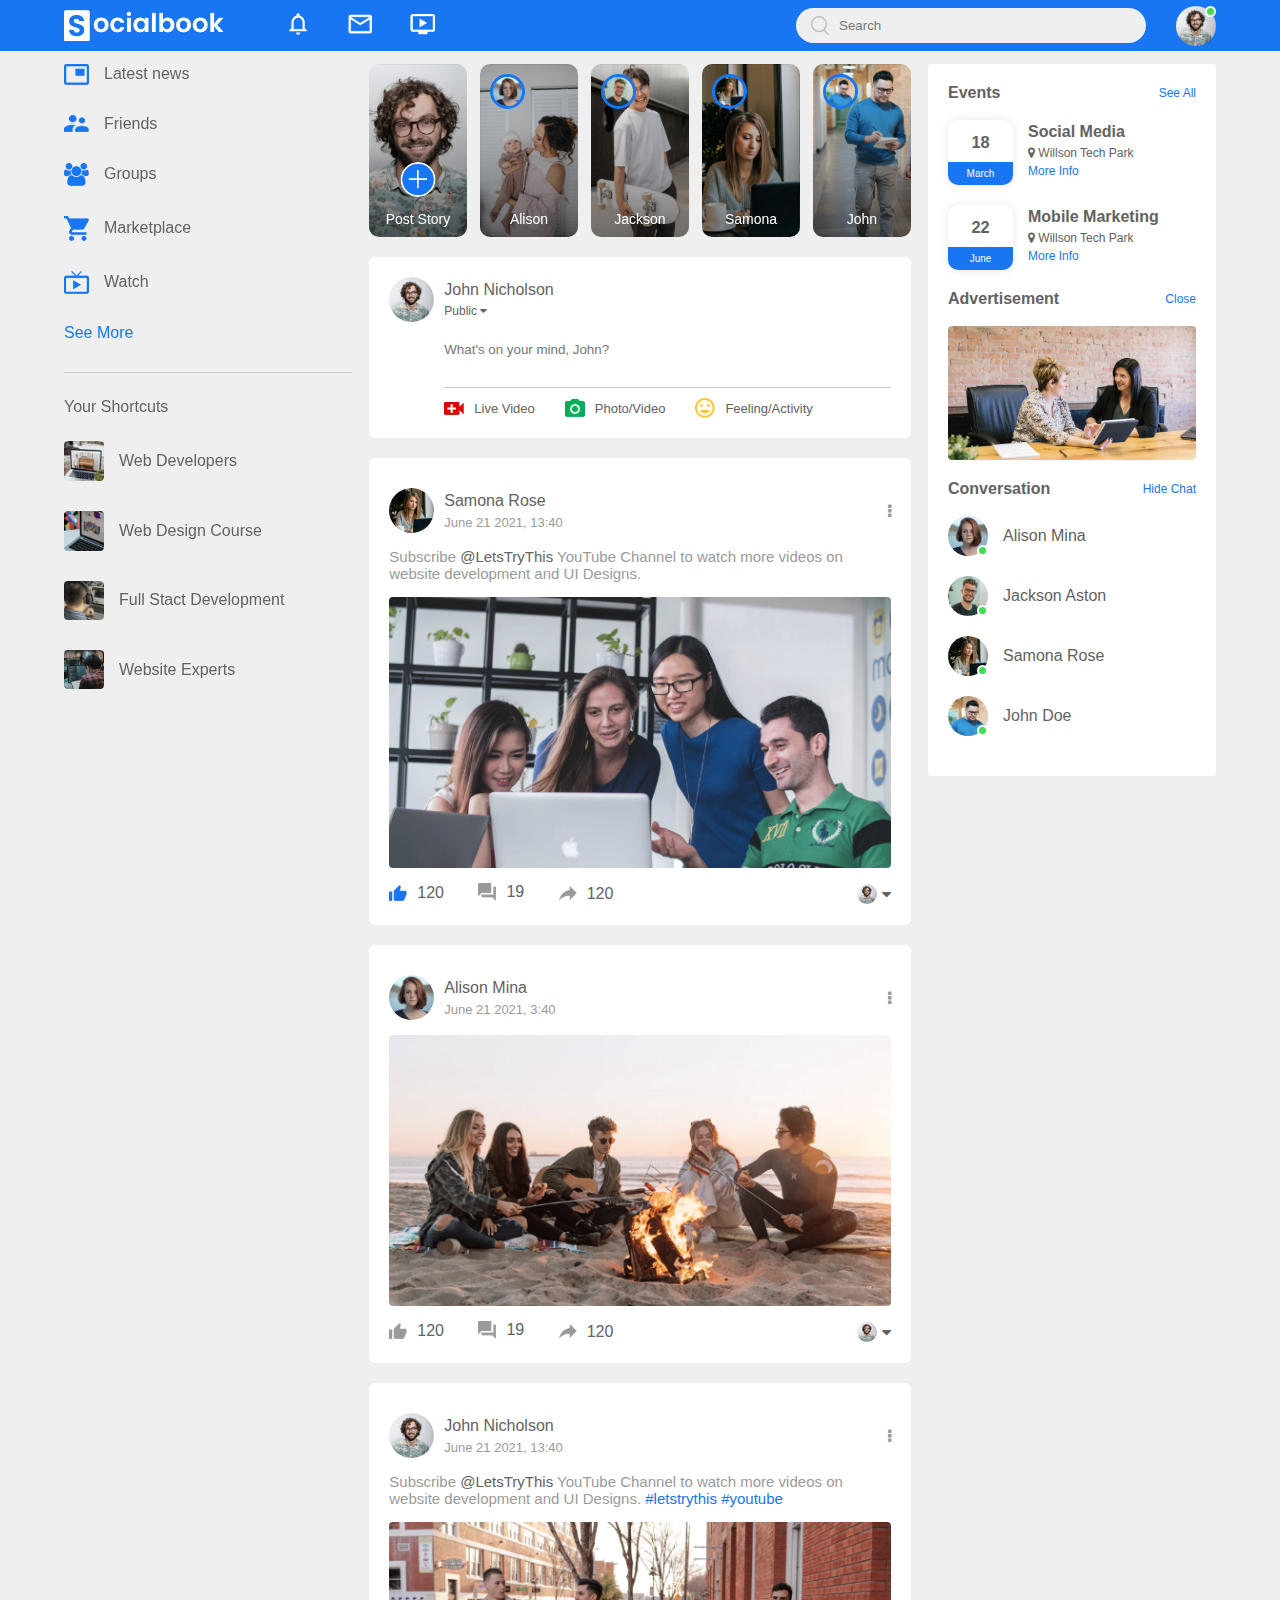
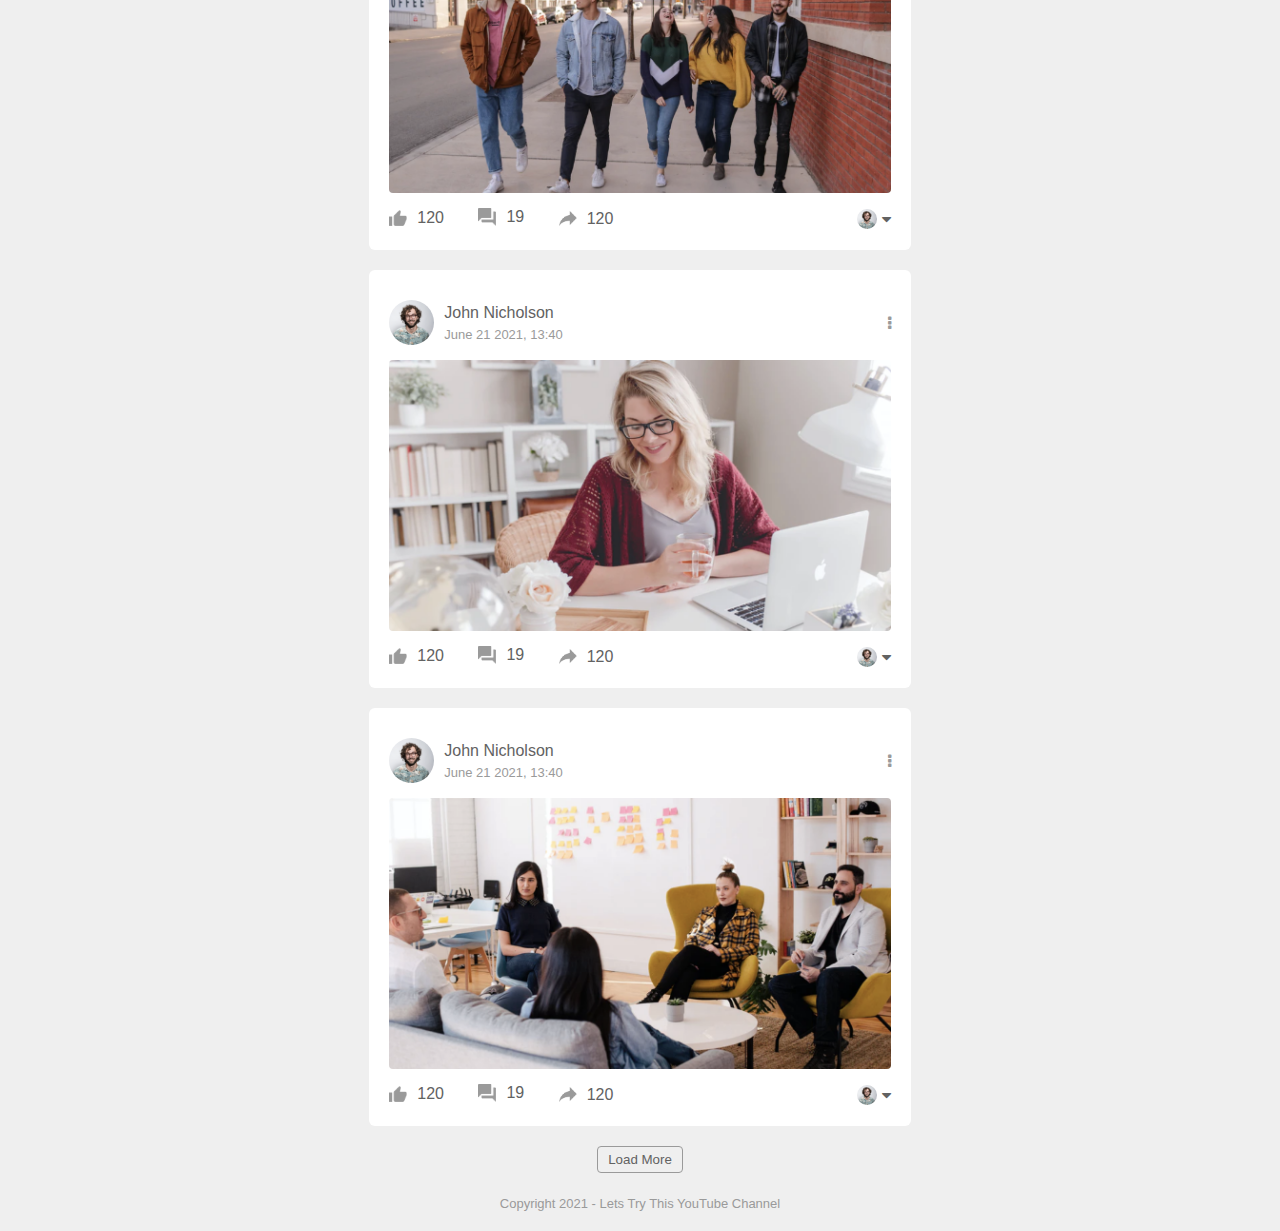
==== index.html @ d22a17c6 "bn" ====
<html>
	<head>
		<link rel="stylesheet" href="css/style.css">
		<link rel="stylesheet" href="https://cdnjs.cloudflare.com/ajax/libs/font-awesome/4.7.0/css/font-awesome.min.css">
	</head>
	<body>
		<nav>
			<div class="nav-left">
				<img src="images/logo.png" class="logo">
				<ul>
					<li>
						<img src="images/notification.png">
					</li>
					<li>
						<img src="images/inbox.png">
					</li>
					<li>
						<img src="images/video.png">
					</li>
				</ul>
			</div>
			<div class="nav-right">
				<div class="search-box">
					<img src="images/search.png">
					<input type="text" placeholder="Search">
				</div>
				<div class="nav-user-icon online" onclick="settingsMenuToggle();">
					<img src="images/profile-pic.png">
				</div>
			</div>

			<div class="settings-menu">
				<div id="dark-btn">
					<span></span>
				</div>
				<div class="settings-menu-inner">
					<div class="user-profile">
						<img src="images/profile-pic.png">
						<div>
							<p>John Nicholson</p>
							<a href="#">See Your Profile</a>
						</div>
					</div>
					<hr>
					<div class="user-profile">
						<img src="images/feedback.png">
						<div>
							<p>Give Feedback</p>
							<a href="#">Help us to improve the new design</a>
						</div>
					</div>
					<hr>

					<div class="settings-links">
						<img src="images/setting.png" class="settings-icon">
						<a href="#">Settings & Privacy</a>
						<img src="images/arrow.png" width="10px">
					</div>
					<div class="settings-links">
						<img src="images/help.png" class="settings-icon">
						<a href="#">Help & Support</a>
						<img src="images/arrow.png" width="10px">
					</div>
					<div class="settings-links">
						<img src="images/display.png" class="settings-icon">
						<a href="#">Display & Accessibility</a>
						<img src="images/arrow.png" width="10px">
					</div>
					<div class="settings-links">
						<img src="images/logout.png" class="settings-icon">
						<a href="#">Logout</a>
						<img src="images/arrow.png" width="10px">
					</div>
				</div>
			</div>
		</nav>

		<div class="container">
			<div class="left-sidebar">
				<div class="imp-links">
					<a href="#">
						<img src="images/news.png">
						Latest news
					</a>
					<a href="#">
						<img src="images/friends.png">
						Friends
					</a>
					<a href="#">
						<img src="images/group.png">
						Groups
					</a>
					<a href="#">
						<img src="images/marketplace.png">
						Marketplace
					</a>
					<a href="#">
						<img src="images/watch.png">
						Watch
					</a>
					<a href="#">
						See More
					</a>
				</div>
				<div class="shortcut-links">
					<p>Your Shortcuts</p>
					<a href="#">
						<img src="images/shortcut-1.png">
						Web Developers
					</a>
					<a href="#">
						<img src="images/shortcut-2.png">
						Web Design Course
					</a>
					<a href="#">
						<img src="images/shortcut-3.png">
						Full Stact Development
					</a>
					<a href="#">
						<img src="images/shortcut-4.png">
						Website Experts
					</a>
				</div>
			</div>
			<div class="main-content">
				<div class="story-gallery">
					<div class="story story1">
						<img src="images/upload.png">
						<p>Post Story</p>
					</div>
					<div class="story story2">
						<img src="images/member-1.png">
						<p>Alison</p>
					</div>
					<div class="story story3">
						<img src="images/member-2.png">
						<p>Jackson</p>
					</div>
					<div class="story story4">
						<img src="images/member-3.png">
						<p>Samona</p>
					</div>
					<div class="story story5">
						<img src="images/member-4.png">
						<p>John</p>
					</div>
				</div>
				<div class="write-post-container">
					<div class="user-profile">
						<img src="images/profile-pic.png">
						<div>
							<p>John Nicholson</p>
							<small>
								Public
								<i class="fas fa fa-caret-down"></i>
							</small>
						</div>
					</div>
					<div class="post-input-container">
						<textarea rows="3" placeholder="What's on your mind, John?"></textarea>
						<div class="add-post-links">
							<a href="#">
								<img src="images/live-video.png">
								Live Video
							</a>
							<a href="#">
								<img src="images/photo.png">
								Photo/Video
							</a>
							<a href="#">
								<img src="images/feeling.png">
								Feeling/Activity
							</a>
						</div>
					</div>
				</div>
				<div class="post-container">
					<div class="post-row">
						<div class="user-profile">
							<img src="images/member-3.png">
							<div>
								<p>Samona Rose</p>
								<span>June 21 2021, 13:40</span>
							</div>
						</div>
						<a href="#">
							<i class="fa fa-ellipsis-v"></i>
						</a>
					</div>
					
					<p class="post-text">Subscribe <span>@LetsTryThis</span> YouTube Channel to watch more videos on website development and UI Designs.
					</p>
					<img src="images/feed-image-1.png" class="post-img">
					<div class="post-row">
						<div class="activity-icons">
							<div>
								<img src="images/like-blue.png">
								120
							</div>
							<div>
								<img src="images/comments.png">
								19
							</div>
							<div>
								<img src="images/share.png">
								120
							</div>
						</div>
						<div class="post-profile-icon">
							<img src="images/profile-pic.png">
							<i class="fas fa fa-caret-down"></i>
						</div>
					</div>
				</div>
				<div class="post-container">
					<div class="post-row">
						<div class="user-profile">
							<img src="images/member-1.png">
							<div>
								<p>Alison Mina</p>
								<span>June 21 2021, 3:40</span>
							</div>
						</div>
						<a href="#">
							<i class="fa fa-ellipsis-v"></i>
						</a>
					</div>
					
					<p class="post-text"></p>
					<img src="images/feed-image-2.png" class="post-img">
					<div class="post-row">
						<div class="activity-icons">
							<div>
								<img src="images/like.png">
								120
							</div>
							<div>
								<img src="images/comments.png">
								19
							</div>
							<div>
								<img src="images/share.png">
								120
							</div>
						</div>
						<div class="post-profile-icon">
							<img src="images/profile-pic.png">
							<i class="fas fa fa-caret-down"></i>
						</div>
					</div>
				</div>
				<div class="post-container">
					<div class="post-row">
						<div class="user-profile">
							<img src="images/profile-pic.png">
							<div>
								<p>John Nicholson</p>
								<span>June 21 2021, 13:40</span>
							</div>
						</div>
						<a href="#">
							<i class="fa fa-ellipsis-v"></i>
						</a>
					</div>
					
					<p class="post-text">Subscribe <span>@LetsTryThis</span> YouTube Channel to watch more videos on website development and UI Designs.
						<a href="#">#letstrythis</a>
						<a href="#">#youtube</a>
					</p>
					<img src="images/feed-image-3.png" class="post-img">
					<div class="post-row">
						<div class="activity-icons">
							<div>
								<img src="images/like.png">
								120
							</div>
							<div>
								<img src="images/comments.png">
								19
							</div>
							<div>
								<img src="images/share.png">
								120
							</div>
						</div>
						<div class="post-profile-icon">
							<img src="images/profile-pic.png">
							<i class="fas fa fa-caret-down"></i>
						</div>
					</div>
				</div>
				<div class="post-container">
					<div class="post-row">
						<div class="user-profile">
							<img src="images/profile-pic.png">
							<div>
								<p>John Nicholson</p>
								<span>June 21 2021, 13:40</span>
							</div>
						</div>
						<a href="#">
							<i class="fa fa-ellipsis-v"></i>
						</a>
					</div>
					
					<p class="post-text"></p>
					<img src="images/feed-image-4.png" class="post-img">
					<div class="post-row">
						<div class="activity-icons">
							<div>
								<img src="images/like.png">
								120
							</div>
							<div>
								<img src="images/comments.png">
								19
							</div>
							<div>
								<img src="images/share.png">
								120
							</div>
						</div>
						<div class="post-profile-icon">
							<img src="images/profile-pic.png">
							<i class="fas fa fa-caret-down"></i>
						</div>
					</div>
				</div>
				<div class="post-container">
					<div class="post-row">
						<div class="user-profile">
							<img src="images/profile-pic.png">
							<div>
								<p>John Nicholson</p>
								<span>June 21 2021, 13:40</span>
							</div>
						</div>
						<a href="#">
							<i class="fa fa-ellipsis-v"></i>
						</a>
					</div>
					
					<p class="post-text"></p>
					<img src="images/feed-image-5.png" class="post-img">
					<div class="post-row">
						<div class="activity-icons">
							<div>
								<img src="images/like.png">
								120
							</div>
							<div>
								<img src="images/comments.png">
								19
							</div>
							<div>
								<img src="images/share.png">
								120
							</div>
						</div>
						<div class="post-profile-icon">
							<img src="images/profile-pic.png">
							<i class="fas fa fa-caret-down"></i>
						</div>
					</div>
				</div>
				<button type="button" class="load-more-btn">Load More</button>
			</div>
			<div class="right-sidebar">
				<div class="sidebar-title">
					<h4>Events</h4>
					<a href="#">See All</a>
				</div>
				<div class="event">
					<div class="left-event">
						<h3>18</h3>
						<span>March</span>
					</div>
					<div class="right-event">
						<h4>Social Media</h4>
						<p>
							<i class="fa fa-map-marker"></i>
							Willson Tech Park
						</p>
						<a href="#">More Info</a>
					</div>
				</div>
				<div class="event">
					<div class="left-event">
						<h3>22</h3>
						<span>June</span>
					</div>
					<div class="right-event">
						<h4>Mobile Marketing</h4>
						<p>
							<i class="fa fa-map-marker"></i>
							Willson Tech Park
						</p>
						<a href="#">More Info</a>
					</div>
				</div>

				<div class="sidebar-title">
					<h4>Advertisement</h4>
					<a href="#">Close</a>
				</div>
				<img src="images/advertisement.png" class="sidebar-ads">

				<div class="sidebar-title">
					<h4>Conversation</h4>
					<a href="#">Hide Chat</a>
				</div>
				<div class="online-list">
					<div class="online">
						<img src="images/member-1.png">
					</div>
					<p>Alison Mina</p>
				</div>
				<div class="online-list">
					<div class="online">
						<img src="images/member-2.png">
					</div>
					<p>Jackson Aston</p>
				</div>
				<div class="online-list">
					<div class="online">
						<img src="images/member-3.png">
					</div>
					<p>Samona Rose</p>
				</div>
				<div class="online-list">
					<div class="online">
						<img src="images/member-4.png">
					</div>
					<p>John Doe</p>
				</div>
			</div>
		</div>

		<div class="footer">
			<p>Copyright 2021 - Lets Try This YouTube Channel</p>
		</div>

		<script src="js/script.js"></script>
	</body>
</html>
---- css/style.css ----
*{
	margin: 0;
	padding: 0;
	font-family: 'poppins',sans-serif;
	box-sizing: border-box;
}
:root{
	--body-color: #efefef;
	--nav-color: #1876f2;
	--bg-color: #fff;

}
.dark-theme{
	--body-color: #0a0a0a;
	--nav-color: #000;
	--bg-color: #000;
}

body{
	background: var(--body-color);
	transition: background 0.3s;
}

nav{
	display: flex;
	align-items: center;
	justify-content: space-between;
	background: var(--nav-color);
	padding: 5px 5%;
	position: sticky;
	top: 0;
	z-index: 100;
}
.logo{
	width: 160px;
	margin-right: 45px;
}
.nav-left, .nav-right{
	display: flex;
	align-items: center;
}
.nav-left ul li{
	list-style: none;
	display: inline-block;
}
.nav-left ul li img{
	width: 28px;
	margin: 0 15px;
}
.nav-user-icon img{
	width: 40px;
	border-radius: 50%;
	cursor: pointer;
}
.search-box{
	background: #efefef;
	width: 350px;
	border-radius: 20px;
	display: flex;
	align-items: center;
	padding: 0 15px;
}
.search-box img{
	width: 18px;	
}
.search-box input{
	width: 100%;
	background: transparent;
	padding: 10px;
	outline: none;
	border: 0;
}
.nav-user-icon{
	margin-left:30px;
}
.online{
	position: relative;
}
.online::after{
	content: '';
	width: 7px;
	height: 7px;
	border: 2px solid #fff;
	border-radius: 50%;
	background: #41db51;
	position: absolute;
	top: 0;
	right: 0;
}
.container{
	display: flex;
	justify-content: space-between;
	padding: 13px 5%;
}
.left-sidebar{
	flex-basis: 25%;
	position: sticky;
	top: 60px;
	align-self: flex-start;
}
.right-sidebar{
	flex-basis: 25%;
	position: sticky;
	top: 60px;
	align-self: flex-start;
	background: var(--bg-color);
	padding:20px;
	border-radius: 4px;
	color:#626262;
}
.main-content{
	width: 47%;
}
.imp-links a, .shortcut-links a{
	text-decoration: none;
	display: flex;
	align-items: center;
	margin-bottom: 30px;
	color: #626262;
	width: fit-content;
}
.imp-links a img{
	width: 25px;
	margin-right: 15px;	
}
.imp-links a:last-child{
	color: var(--nav-color);
}
.imp-links{
	border-bottom: 1px solid #ccc;
}
.shortcut-links a img{
	width: 40px;
	border-radius: 4px;
	margin-right: 15px;
}
.shortcut-links p{
	margin: 25px 0;
	color: #626262;
	font-weight: 500;
}
.sidebar-title{
	display: flex;
	align-items: center;
	justify-content: space-between;
	margin-bottom: 18px;
}
.right-sidebar h4{
	font-weight: 600;
	font-size: 16px;
}
.sidebar-title a{
	text-decoration: none;
	color:var(--nav-color);
	font-size: 12px;
}
.event{
	display: flex;
	font-size: 14px;
	margin-bottom: 20px;
}
.left-event{
	border-radius: 10px;
	height:65px;
	width:65px;
	margin-right:15px;
	padding-top:10px;
	text-align: center;
	line-height: 1.5;
	position: relative;
	overflow:hidden;
	box-shadow: 0 0 10px rgba(0,0,0,0.1);
}
.right-event{
	line-height: 1.5;
}
.event p{
	font-size:12px;
}
.event a{
	font-size: 12px;
	text-decoration: none;
	color:var(--nav-color);
}
.left-event span{
	position: absolute;
	bottom:0;
	left:0;
	width: 100%;
	background: var(--nav-color);
	color:#fff;
	font-size:10px;
	padding:4px 0;
}
.sidebar-ads{
	width: 100%;
	margin-bottom: 20px;
	border-radius: 4px;
}
.online-list{
	display: flex;
	align-items: center;
	margin-bottom: 20px;
}
.online-list .online img{
	width:40px;
	border-radius: 50%;
}
.online-list .online{
	width: 40px;
	border-radius: 50%;
	margin-right: 15px;
}
.online-list .online:after{
	top:unset;
	bottom: 0;
}
.story-gallery{
	display: flex;
	justify-content: space-between;
	margin-bottom: 20px;
}
.story{
	flex-basis: 18%;
	padding-top: 32%;
	position: relative;
	background-position: center;
	background-size: cover;
	border-radius: 10px;
}
.story img{
	position: absolute;
	width: 35px;
	border-radius: 50%;
	top:10px;
	left:10px;
	border: 3px solid var(--nav-color);
}
.story p{
	position: absolute;
	width: 100%;
	bottom: 10px;
	text-align: center;
	color:#fff;
	font-size: 14px;
}
.story1{
	background-image: linear-gradient(transparent,rgba(0,0,0,0.5)), url(../images/status-1.png);
}
.story2{
	background-image: linear-gradient(transparent,rgba(0,0,0,0.5)), url(../images/status-2.png);
}
.story3{
	background-image: linear-gradient(transparent,rgba(0,0,0,0.5)), url(../images/status-3.png);
}
.story4{
	background-image: linear-gradient(transparent,rgba(0,0,0,0.5)), url(../images/status-4.png);
}
.story5{
	background-image: linear-gradient(transparent,rgba(0,0,0,0.5)), url(../images/status-5.png);
}
.story.story1 img{
	top:unset;
	left: 50%;
	bottom:40px;
	transform: translateX(-50%);
	border:0;
	width: 35px;
}
.write-post-container{
	width: 100%;
	background:var(--bg-color);
	border-radius: 6px;
	padding:20px;
	color:#626262;
}
.user-profile{
	display: flex;
	align-items: center;
}
.user-profile img{
	width:45px;
	border-radius: 50%;
	margin-right:10px;
}
.user-profile p{
	margin-bottom: 5px;
	font-weight: 500;
	color:#626262;
}
.user-profile small{
	font-size: 12px;
}
.post-input-container{
	padding-left:55px;
	padding-top:20px;
}
.post-input-container textarea{
	width: 100%;
	resize:none;
	border:0;
	outline:0;
	border-bottom: 1px solid #ccc;
	background:transparent;
}
.add-post-links{
	display: flex;
	margin-top:10px;
}
.add-post-links a{
	text-decoration: none;
	display: flex;
	align-items: center;
	color:#626262;
	margin-right: 30px;
	font-size: 13px;
}
.add-post-links img{
	width:20px;
	margin-right:10px;
}
.post-container{
	width: 100%;
	background:var(--bg-color);
	border-radius: 6px;
	padding: 20px;
	color:#626262;
	margin:20px 0;
}
.user-profile span{
	font-size: 13px;
	color:#9a9a9a;
}
.post-text{
	color:#9a9a9a;
	margin:15px 0;
	font-size: 15px;
}
.post-text span{
	color:#626262;
	font-weight: 500;
}
.post-text a{
	color:#1876f2;
	text-decoration: none;
}
.post-img{
	width: 100%;
	border-radius: 4px;
	margin-bottom: 5px;
}
.post-row{
	margin-top:10px;
	display: flex;
	align-items: center;
	justify-content: space-between;
}
.activity-icons div img{

	width:18px;
	margin-right:10px;
}
.activity-icons div{
	display: inline-flex;
	align-items: center;
	margin-right:30px;
}
.post-profile-icon{
	display: flex;
	align-items: center;
}
.post-profile-icon img{
	width: 20px;
	border-radius: 50%;
	margin-right:5px;
}
.post-row a{
	color:#9a9a9a;
}
.load-more-btn{
	display: block;
	margin:auto;
	cursor: pointer;
	padding:5px 10px;
	border:1px solid #9a9a9a;
	color:#626262;
	background:transparent;
	border-radius: 4px;
}
.footer{
	text-align: center;
	color:#9a9a9a;
	padding:10px 0 20px;
	font-size: 13px;
}
.settings-menu{
	position: absolute;
	width: 90%;
	max-width: 350px;
	background:var(--bg-color);
	box-shadow: 0 0 10px rgba(0,0,0,0.4);
	border-radius: 4px;
	overflow:hidden;
	top:108%;
	right:5%;
	max-height: 0;
	transition:max-height 0.3s;
}
.settings-menu-height{
	max-height:450px;
}

.user-profile a{
	font-size: 12px;
	color:#1876f2;
	text-decoration: none;
}
.settings-menu-inner{
	padding:20px;
}
.settings-menu hr{
	border:0;
	height:1px;
	background:#9a9a9a;
	margin:15px 0;
}
.settings-links{
	display: flex;
	align-items: center;
	margin:15px 0;
}
.settings-links .settings-icon{
	width: 38px;
	margin-right: 10px;
	border-radius: 50%;
}
.settings-links a{
	text-decoration: none;
	display: flex;
	flex:1;
	align-items: center;
	justify-content: space-between;
	color:#626262;
}
#dark-btn{
	position: absolute;
	top:20px;
	right:20px;
	background:#ddd;
	width:45px;
	border-radius:15px;
	padding:2px 3px;
	cursor: pointer;
	display: flex;
	transition: padding-left 0.5s, background 0.5s;
}
#dark-btn span{
	height:18px;
	width:18px;
	background:#fff;
	border-radius: 50%;
	display: inline-block;
}
#dark-btn.dark-btn-on{
	padding-left:23px;
	background:#666;
}
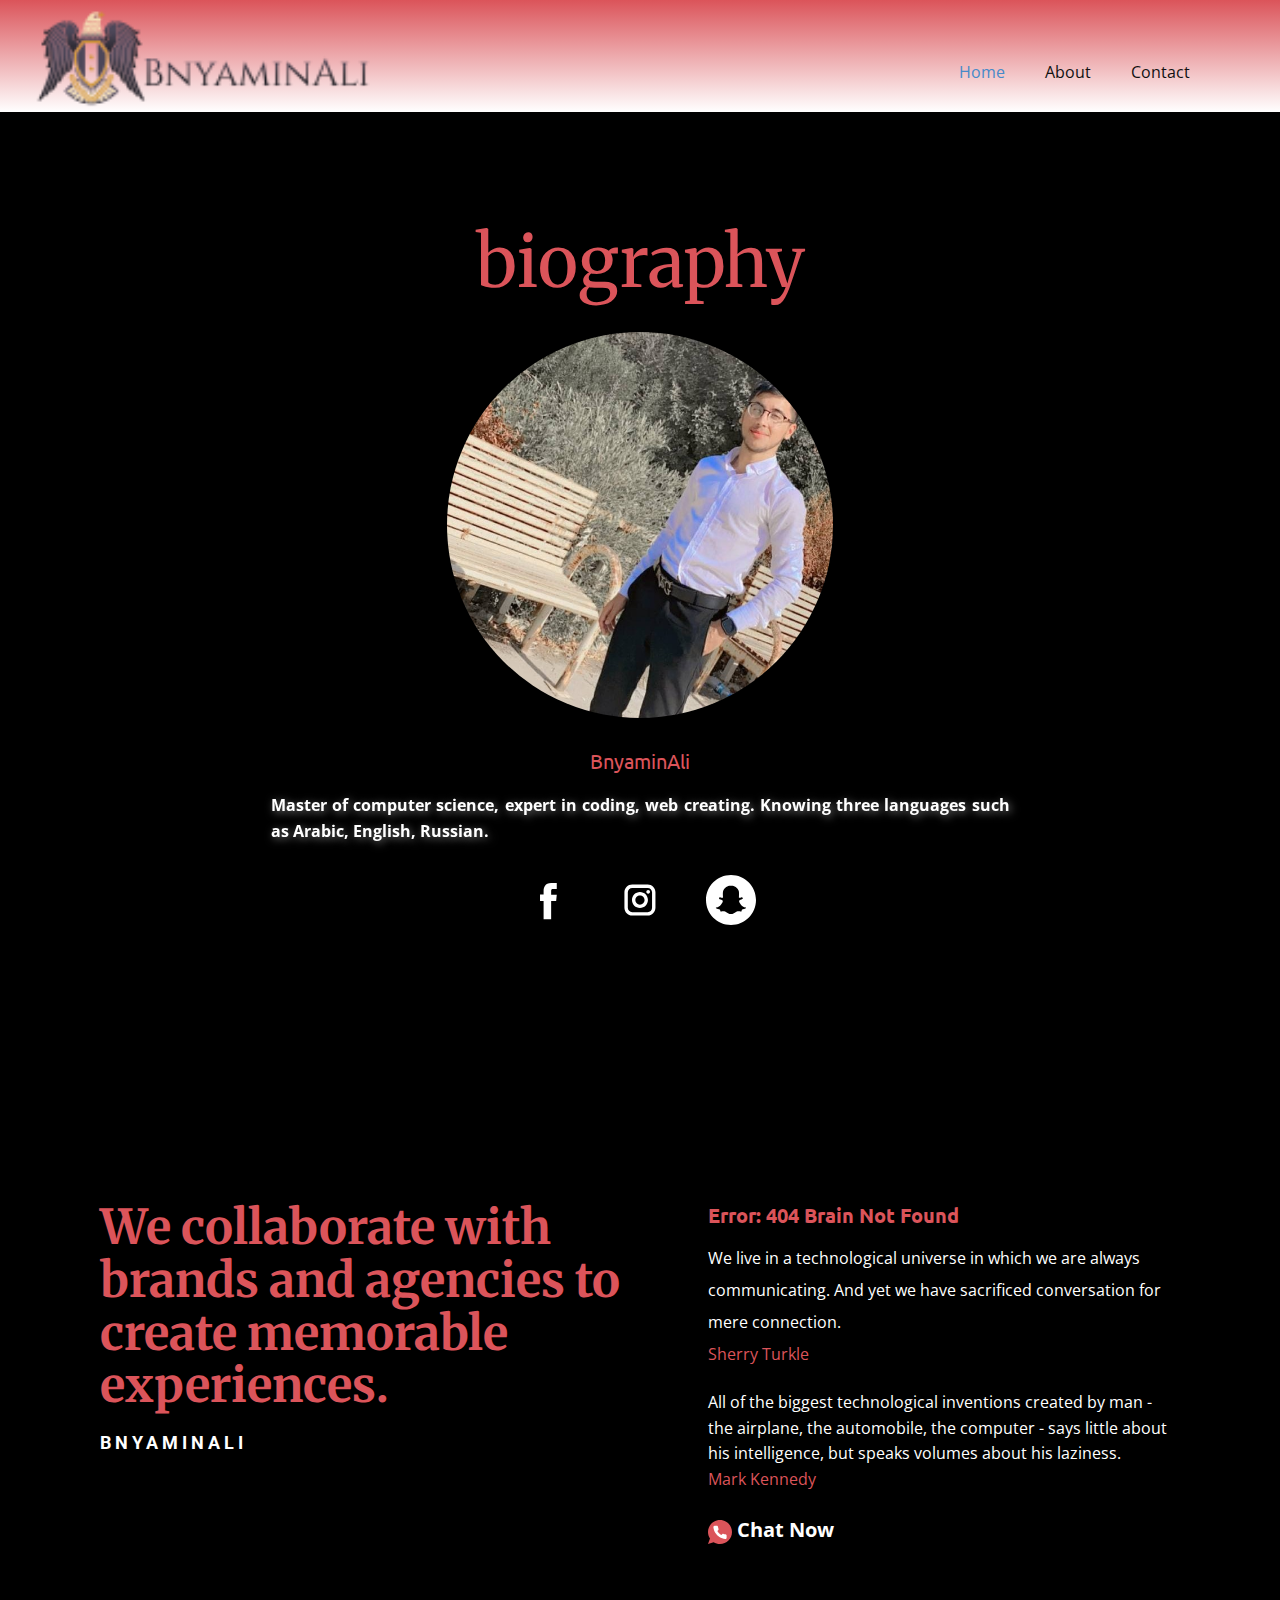
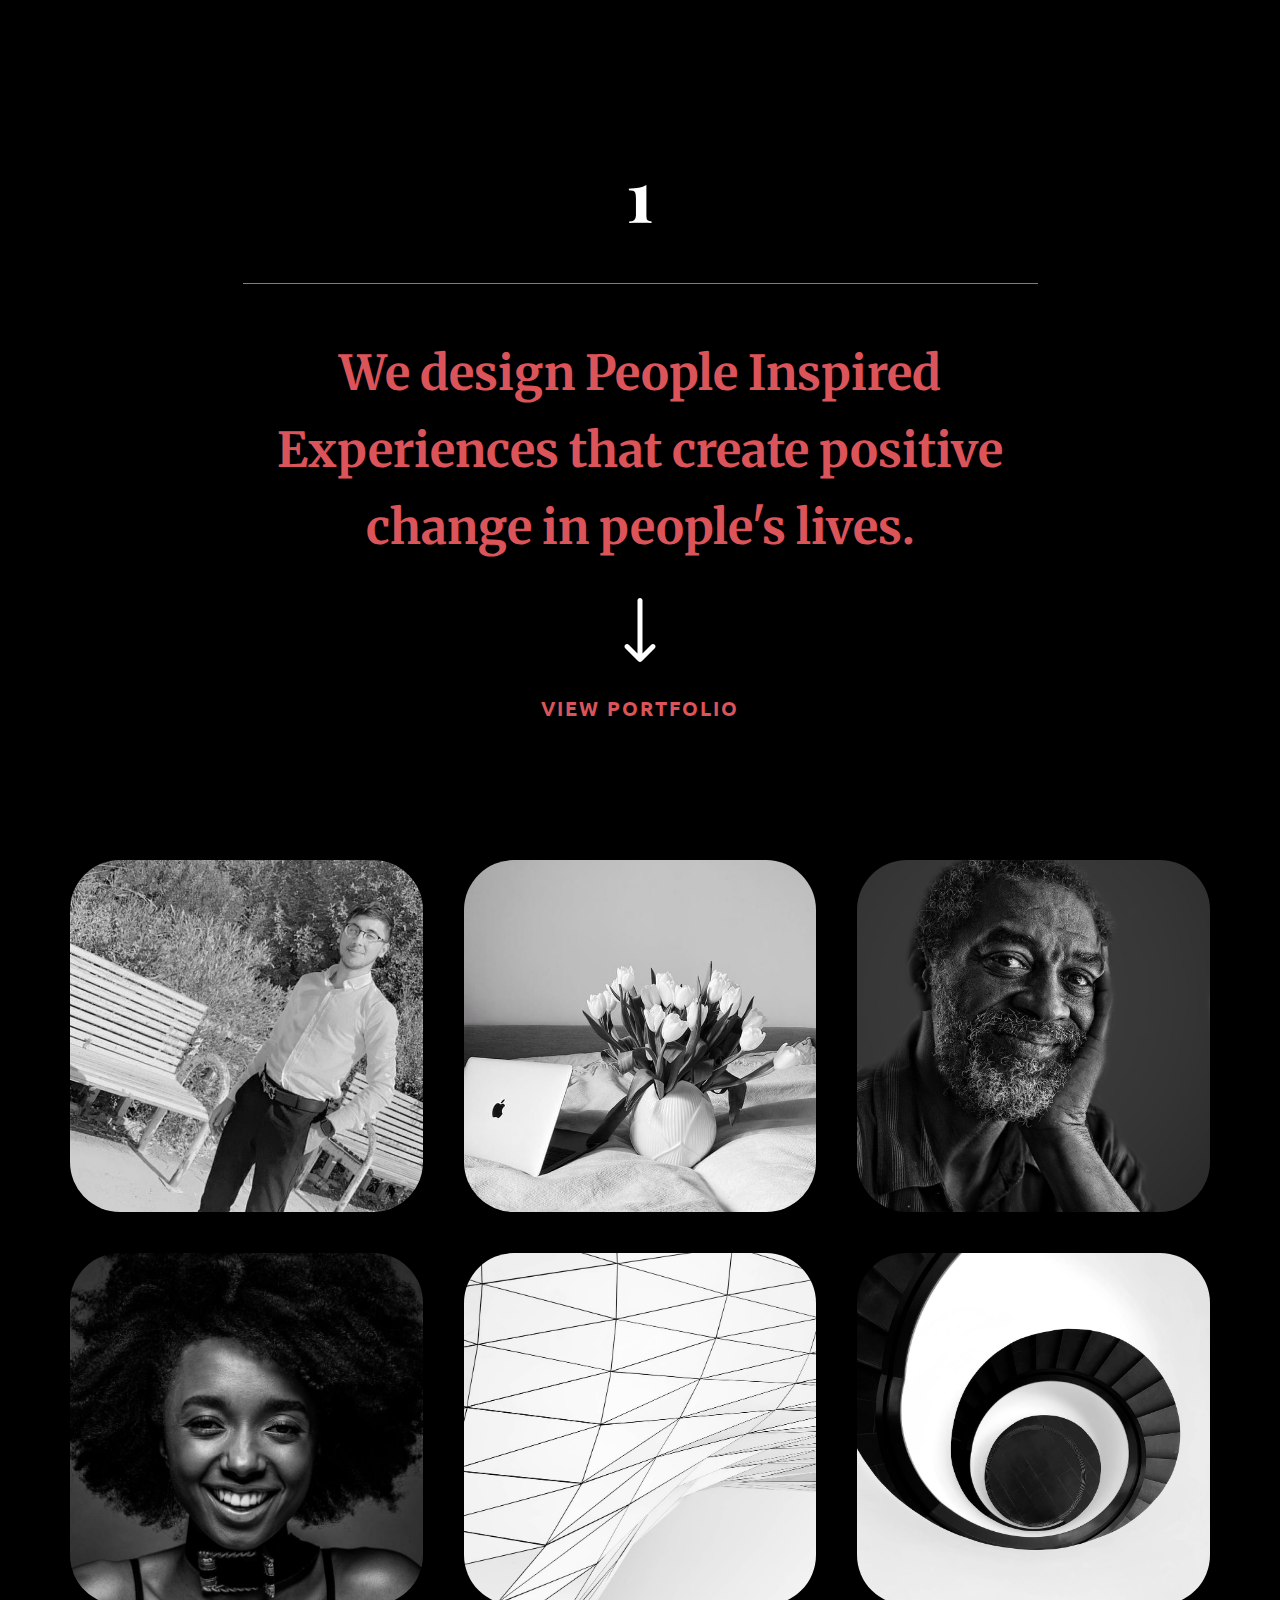
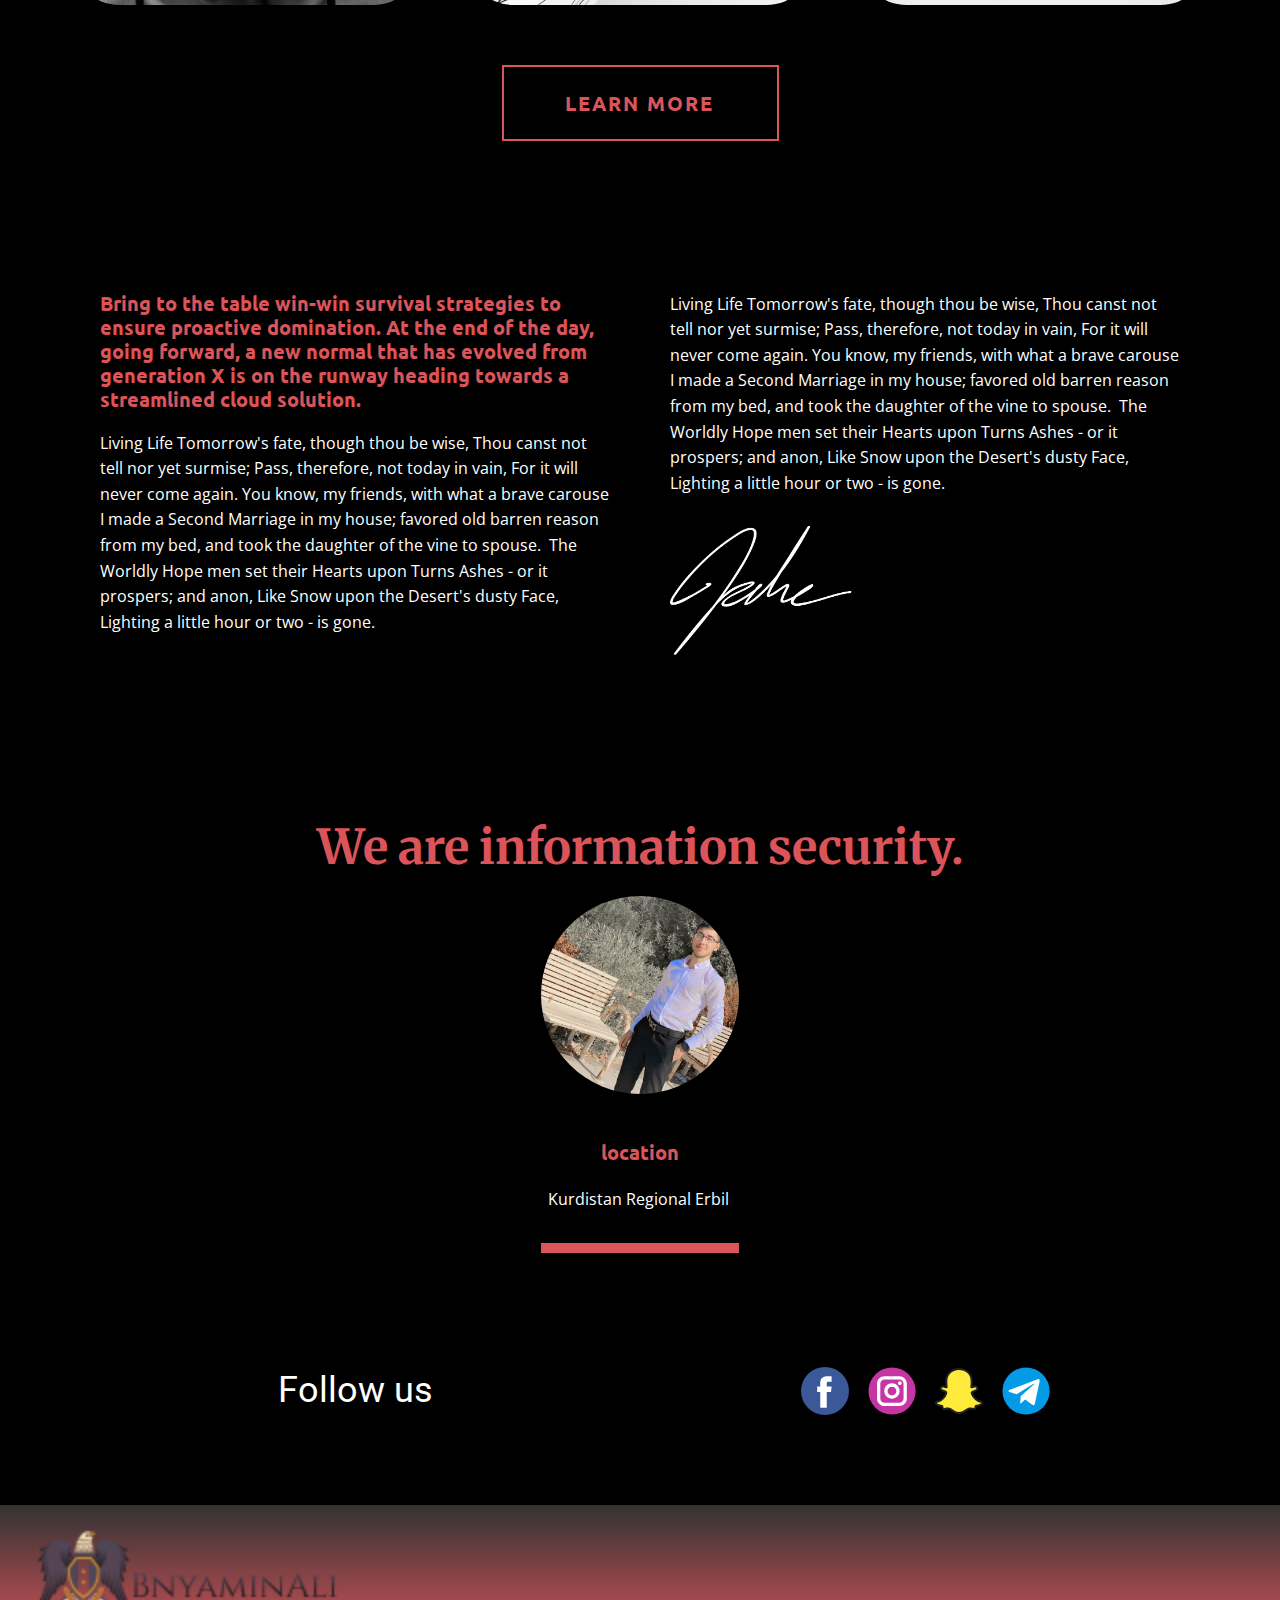
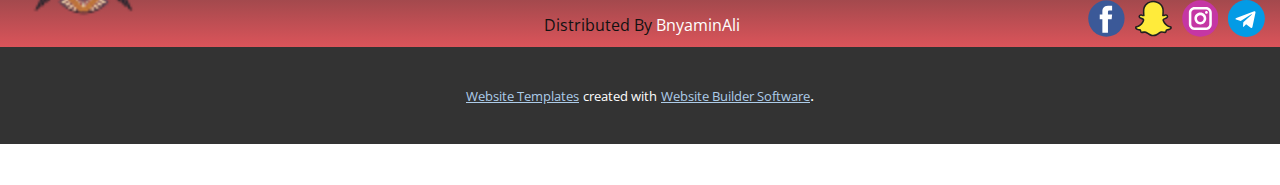
==== commit 655aa4cf: "d" ====
--- a/index.html
+++ b/index.html
@@ -1,445 +1,287 @@
-<html>
-	<head>
-		<link rel="stylesheet" href="css/style.css">
-		<link rel="stylesheet" href="https://cdnjs.cloudflare.com/ajax/libs/font-awesome/4.7.0/css/font-awesome.min.css">
-	</head>
-	<body>
-		<nav>
-			<div class="nav-left">
-				<img src="images/logo.png" class="logo">
-				<ul>
-					<li>
-						<img src="images/notification.png">
-					</li>
-					<li>
-						<img src="images/inbox.png">
-					</li>
-					<li>
-						<img src="images/video.png">
-					</li>
-				</ul>
-			</div>
-			<div class="nav-right">
-				<div class="search-box">
-					<img src="images/search.png">
-					<input type="text" placeholder="Search">
-				</div>
-				<div class="nav-user-icon online" onclick="settingsMenuToggle();">
-					<img src="images/profile-pic.png">
-				</div>
-			</div>
-
-			<div class="settings-menu">
-				<div id="dark-btn">
-					<span></span>
-				</div>
-				<div class="settings-menu-inner">
-					<div class="user-profile">
-						<img src="images/profile-pic.png">
-						<div>
-							<p>John Nicholson</p>
-							<a href="#">See Your Profile</a>
-						</div>
-					</div>
-					<hr>
-					<div class="user-profile">
-						<img src="images/feedback.png">
-						<div>
-							<p>Give Feedback</p>
-							<a href="#">Help us to improve the new design</a>
-						</div>
-					</div>
-					<hr>
-
-					<div class="settings-links">
-						<img src="images/setting.png" class="settings-icon">
-						<a href="#">Settings & Privacy</a>
-						<img src="images/arrow.png" width="10px">
-					</div>
-					<div class="settings-links">
-						<img src="images/help.png" class="settings-icon">
-						<a href="#">Help & Support</a>
-						<img src="images/arrow.png" width="10px">
-					</div>
-					<div class="settings-links">
-						<img src="images/display.png" class="settings-icon">
-						<a href="#">Display & Accessibility</a>
-						<img src="images/arrow.png" width="10px">
-					</div>
-					<div class="settings-links">
-						<img src="images/logout.png" class="settings-icon">
-						<a href="#">Logout</a>
-						<img src="images/arrow.png" width="10px">
-					</div>
-				</div>
-			</div>
-		</nav>
-
-		<div class="container">
-			<div class="left-sidebar">
-				<div class="imp-links">
-					<a href="#">
-						<img src="images/news.png">
-						Latest news
-					</a>
-					<a href="#">
-						<img src="images/friends.png">
-						Friends
-					</a>
-					<a href="#">
-						<img src="images/group.png">
-						Groups
-					</a>
-					<a href="#">
-						<img src="images/marketplace.png">
-						Marketplace
-					</a>
-					<a href="#">
-						<img src="images/watch.png">
-						Watch
-					</a>
-					<a href="#">
-						See More
-					</a>
-				</div>
-				<div class="shortcut-links">
-					<p>Your Shortcuts</p>
-					<a href="#">
-						<img src="images/shortcut-1.png">
-						Web Developers
-					</a>
-					<a href="#">
-						<img src="images/shortcut-2.png">
-						Web Design Course
-					</a>
-					<a href="#">
-						<img src="images/shortcut-3.png">
-						Full Stact Development
-					</a>
-					<a href="#">
-						<img src="images/shortcut-4.png">
-						Website Experts
-					</a>
-				</div>
-			</div>
-			<div class="main-content">
-				<div class="story-gallery">
-					<div class="story story1">
-						<img src="images/upload.png">
-						<p>Post Story</p>
-					</div>
-					<div class="story story2">
-						<img src="images/member-1.png">
-						<p>Alison</p>
-					</div>
-					<div class="story story3">
-						<img src="images/member-2.png">
-						<p>Jackson</p>
-					</div>
-					<div class="story story4">
-						<img src="images/member-3.png">
-						<p>Samona</p>
-					</div>
-					<div class="story story5">
-						<img src="images/member-4.png">
-						<p>John</p>
-					</div>
-				</div>
-				<div class="write-post-container">
-					<div class="user-profile">
-						<img src="images/profile-pic.png">
-						<div>
-							<p>John Nicholson</p>
-							<small>
-								Public
-								<i class="fas fa fa-caret-down"></i>
-							</small>
-						</div>
-					</div>
-					<div class="post-input-container">
-						<textarea rows="3" placeholder="What's on your mind, John?"></textarea>
-						<div class="add-post-links">
-							<a href="#">
-								<img src="images/live-video.png">
-								Live Video
-							</a>
-							<a href="#">
-								<img src="images/photo.png">
-								Photo/Video
-							</a>
-							<a href="#">
-								<img src="images/feeling.png">
-								Feeling/Activity
-							</a>
-						</div>
-					</div>
-				</div>
-				<div class="post-container">
-					<div class="post-row">
-						<div class="user-profile">
-							<img src="images/member-3.png">
-							<div>
-								<p>Samona Rose</p>
-								<span>June 21 2021, 13:40</span>
-							</div>
-						</div>
-						<a href="#">
-							<i class="fa fa-ellipsis-v"></i>
-						</a>
-					</div>
-					
-					<p class="post-text">Subscribe <span>@LetsTryThis</span> YouTube Channel to watch more videos on website development and UI Designs.
-					</p>
-					<img src="images/feed-image-1.png" class="post-img">
-					<div class="post-row">
-						<div class="activity-icons">
-							<div>
-								<img src="images/like-blue.png">
-								120
-							</div>
-							<div>
-								<img src="images/comments.png">
-								19
-							</div>
-							<div>
-								<img src="images/share.png">
-								120
-							</div>
-						</div>
-						<div class="post-profile-icon">
-							<img src="images/profile-pic.png">
-							<i class="fas fa fa-caret-down"></i>
-						</div>
-					</div>
-				</div>
-				<div class="post-container">
-					<div class="post-row">
-						<div class="user-profile">
-							<img src="images/member-1.png">
-							<div>
-								<p>Alison Mina</p>
-								<span>June 21 2021, 3:40</span>
-							</div>
-						</div>
-						<a href="#">
-							<i class="fa fa-ellipsis-v"></i>
-						</a>
-					</div>
-					
-					<p class="post-text"></p>
-					<img src="images/feed-image-2.png" class="post-img">
-					<div class="post-row">
-						<div class="activity-icons">
-							<div>
-								<img src="images/like.png">
-								120
-							</div>
-							<div>
-								<img src="images/comments.png">
-								19
-							</div>
-							<div>
-								<img src="images/share.png">
-								120
-							</div>
-						</div>
-						<div class="post-profile-icon">
-							<img src="images/profile-pic.png">
-							<i class="fas fa fa-caret-down"></i>
-						</div>
-					</div>
-				</div>
-				<div class="post-container">
-					<div class="post-row">
-						<div class="user-profile">
-							<img src="images/profile-pic.png">
-							<div>
-								<p>John Nicholson</p>
-								<span>June 21 2021, 13:40</span>
-							</div>
-						</div>
-						<a href="#">
-							<i class="fa fa-ellipsis-v"></i>
-						</a>
-					</div>
-					
-					<p class="post-text">Subscribe <span>@LetsTryThis</span> YouTube Channel to watch more videos on website development and UI Designs.
-						<a href="#">#letstrythis</a>
-						<a href="#">#youtube</a>
-					</p>
-					<img src="images/feed-image-3.png" class="post-img">
-					<div class="post-row">
-						<div class="activity-icons">
-							<div>
-								<img src="images/like.png">
-								120
-							</div>
-							<div>
-								<img src="images/comments.png">
-								19
-							</div>
-							<div>
-								<img src="images/share.png">
-								120
-							</div>
-						</div>
-						<div class="post-profile-icon">
-							<img src="images/profile-pic.png">
-							<i class="fas fa fa-caret-down"></i>
-						</div>
-					</div>
-				</div>
-				<div class="post-container">
-					<div class="post-row">
-						<div class="user-profile">
-							<img src="images/profile-pic.png">
-							<div>
-								<p>John Nicholson</p>
-								<span>June 21 2021, 13:40</span>
-							</div>
-						</div>
-						<a href="#">
-							<i class="fa fa-ellipsis-v"></i>
-						</a>
-					</div>
-					
-					<p class="post-text"></p>
-					<img src="images/feed-image-4.png" class="post-img">
-					<div class="post-row">
-						<div class="activity-icons">
-							<div>
-								<img src="images/like.png">
-								120
-							</div>
-							<div>
-								<img src="images/comments.png">
-								19
-							</div>
-							<div>
-								<img src="images/share.png">
-								120
-							</div>
-						</div>
-						<div class="post-profile-icon">
-							<img src="images/profile-pic.png">
-							<i class="fas fa fa-caret-down"></i>
-						</div>
-					</div>
-				</div>
-				<div class="post-container">
-					<div class="post-row">
-						<div class="user-profile">
-							<img src="images/profile-pic.png">
-							<div>
-								<p>John Nicholson</p>
-								<span>June 21 2021, 13:40</span>
-							</div>
-						</div>
-						<a href="#">
-							<i class="fa fa-ellipsis-v"></i>
-						</a>
-					</div>
-					
-					<p class="post-text"></p>
-					<img src="images/feed-image-5.png" class="post-img">
-					<div class="post-row">
-						<div class="activity-icons">
-							<div>
-								<img src="images/like.png">
-								120
-							</div>
-							<div>
-								<img src="images/comments.png">
-								19
-							</div>
-							<div>
-								<img src="images/share.png">
-								120
-							</div>
-						</div>
-						<div class="post-profile-icon">
-							<img src="images/profile-pic.png">
-							<i class="fas fa fa-caret-down"></i>
-						</div>
-					</div>
-				</div>
-				<button type="button" class="load-more-btn">Load More</button>
-			</div>
-			<div class="right-sidebar">
-				<div class="sidebar-title">
-					<h4>Events</h4>
-					<a href="#">See All</a>
-				</div>
-				<div class="event">
-					<div class="left-event">
-						<h3>18</h3>
-						<span>March</span>
-					</div>
-					<div class="right-event">
-						<h4>Social Media</h4>
-						<p>
-							<i class="fa fa-map-marker"></i>
-							Willson Tech Park
-						</p>
-						<a href="#">More Info</a>
-					</div>
-				</div>
-				<div class="event">
-					<div class="left-event">
-						<h3>22</h3>
-						<span>June</span>
-					</div>
-					<div class="right-event">
-						<h4>Mobile Marketing</h4>
-						<p>
-							<i class="fa fa-map-marker"></i>
-							Willson Tech Park
-						</p>
-						<a href="#">More Info</a>
-					</div>
-				</div>
-
-				<div class="sidebar-title">
-					<h4>Advertisement</h4>
-					<a href="#">Close</a>
-				</div>
-				<img src="images/advertisement.png" class="sidebar-ads">
-
-				<div class="sidebar-title">
-					<h4>Conversation</h4>
-					<a href="#">Hide Chat</a>
-				</div>
-				<div class="online-list">
-					<div class="online">
-						<img src="images/member-1.png">
-					</div>
-					<p>Alison Mina</p>
-				</div>
-				<div class="online-list">
-					<div class="online">
-						<img src="images/member-2.png">
-					</div>
-					<p>Jackson Aston</p>
-				</div>
-				<div class="online-list">
-					<div class="online">
-						<img src="images/member-3.png">
-					</div>
-					<p>Samona Rose</p>
-				</div>
-				<div class="online-list">
-					<div class="online">
-						<img src="images/member-4.png">
-					</div>
-					<p>John Doe</p>
-				</div>
-			</div>
-		</div>
-
-		<div class="footer">
-			<p>Copyright 2021 - Lets Try This YouTube Channel</p>
-		</div>
-
-		<script src="js/script.js"></script>
-	</body>
+<!DOCTYPE html>
+<html style="font-size: 16px;">
+  <head>
+    <meta name="viewport" content="width=device-width, initial-scale=1.0">
+    <meta charset="utf-8">
+    <meta name="keywords" content="biography, We collaborate with brands and agencies to create memorable experiences., 1, We design People Inspired Experiences that create positive change in people's lives., ​We are information security., Follow us">
+    <meta name="description" content="">
+    <meta name="page_type" content="np-template-header-footer-from-plugin">
+    <title>Home</title>
+    <link rel="stylesheet" href="nicepage.css" media="screen">
+<link rel="stylesheet" href="Home.css" media="screen">
+    <script class="u-script" type="text/javascript" src="jquery.js" defer=""></script>
+    <script class="u-script" type="text/javascript" src="nicepage.js" defer=""></script>
+    <meta name="generator" content="Nicepage 3.26.0, nicepage.com">
+    <link id="u-theme-google-font" rel="stylesheet" href="https://fonts.googleapis.com/css?family=Roboto:100,100i,300,300i,400,400i,500,500i,700,700i,900,900i|Open+Sans:300,300i,400,400i,600,600i,700,700i,800,800i">
+    <link id="u-page-google-font" rel="stylesheet" href="https://fonts.googleapis.com/css?family=Merriweather:300,300i,400,400i,700,700i,900,900i|Ubuntu:300,300i,400,400i,500,500i,700,700i|Playfair+Display:400,400i,500,500i,600,600i,700,700i,800,800i,900,900i">
+    
+    
+    
+    
+    
+    
+    
+    <script type="application/ld+json">{
+		"@context": "http://schema.org",
+		"@type": "Organization",
+		"name": "Site1",
+		"logo": "images/7d04bbda6bf94fb9ae7edfb0c60f5b02.png",
+		"sameAs": [
+				"https://www.facebook.com/gal.lbi.5/",
+				"https://www.snapchat.com/add/bnyaminali",
+				"https://www.instagram.com/bnay_7aji/",
+				"https://t.me/bny0min"
+		]
+}</script>
+    <meta name="theme-color" content="#478ac9">
+    <meta property="og:title" content="Home">
+    <meta property="og:description" content="">
+    <meta property="og:type" content="website">
+  </head>
+  <body data-home-page="Home.html" data-home-page-title="Home" class="u-body"><header class="u-clearfix u-gradient u-header u-header" id="sec-fd66"><a href="https://nicepage.com" class="u-image u-logo u-image-1" data-image-width="200" data-image-height="200">
+        <img src="images/7d04bbda6bf94fb9ae7edfb0c60f5b02.png" class="u-logo-image u-logo-image-1">
+      </a><nav class="u-menu u-menu-dropdown u-offcanvas u-menu-1">
+        <div class="menu-collapse" style="font-size: 1rem; letter-spacing: 0px;">
+          <a class="u-button-style u-custom-left-right-menu-spacing u-custom-padding-bottom u-custom-top-bottom-menu-spacing u-nav-link u-text-active-palette-1-base u-text-hover-palette-2-base" href="#">
+            <svg><use xmlns:xlink="http://www.w3.org/1999/xlink" xlink:href="#menu-hamburger"></use></svg>
+            <svg version="1.1" xmlns="http://www.w3.org/2000/svg" xmlns:xlink="http://www.w3.org/1999/xlink"><defs><symbol id="menu-hamburger" viewBox="0 0 16 16" style="width: 16px; height: 16px;"><rect y="1" width="16" height="2"></rect><rect y="7" width="16" height="2"></rect><rect y="13" width="16" height="2"></rect>
+</symbol>
+</defs></svg>
+          </a>
+        </div>
+        <div class="u-custom-menu u-nav-container">
+          <ul class="u-nav u-unstyled u-nav-1"><li class="u-nav-item"><a class="u-button-style u-nav-link u-text-active-palette-1-base u-text-hover-palette-2-base" href="Home.html" style="padding: 10px 20px;">Home</a>
+</li><li class="u-nav-item"><a class="u-button-style u-nav-link u-text-active-palette-1-base u-text-hover-palette-2-base" href="About.html" style="padding: 10px 20px;">About</a>
+</li><li class="u-nav-item"><a class="u-button-style u-nav-link u-text-active-palette-1-base u-text-hover-palette-2-base" href="Contact.html" style="padding: 10px 20px;">Contact</a>
+</li></ul>
+        </div>
+        <div class="u-custom-menu u-nav-container-collapse">
+          <div class="u-black u-container-style u-inner-container-layout u-opacity u-opacity-95 u-sidenav">
+            <div class="u-inner-container-layout u-sidenav-overflow">
+              <div class="u-menu-close"></div>
+              <ul class="u-align-center u-nav u-popupmenu-items u-unstyled u-nav-2"><li class="u-nav-item"><a class="u-button-style u-nav-link" href="Home.html" style="padding: 10px 20px;">Home</a>
+</li><li class="u-nav-item"><a class="u-button-style u-nav-link" href="About.html" style="padding: 10px 20px;">About</a>
+</li><li class="u-nav-item"><a class="u-button-style u-nav-link" href="Contact.html" style="padding: 10px 20px;">Contact</a>
+</li></ul>
+            </div>
+          </div>
+          <div class="u-black u-menu-overlay u-opacity u-opacity-70"></div>
+        </div>
+      </nav></header>
+    <section class="u-align-center u-black u-clearfix u-section-1" id="carousel_96da">
+      <div class="u-clearfix u-sheet u-sheet-1">
+        <h2 class="u-custom-font u-font-merriweather u-text u-text-default u-text-palette-2-base u-text-1">biography</h2>
+        <div class="u-image u-image-circle u-image-1" alt="" data-image-width="685" data-image-height="718"></div>
+        <h5 class="u-custom-font u-font-ubuntu u-text u-text-palette-2-base u-text-2">BnyaminAli</h5>
+        <p class="u-align-justify u-text u-text-3" data-animation-name="fadeIn" data-animation-duration="1000" data-animation-delay="0" data-animation-direction=""> Master of computer science, expert in coding, web creating. Knowing three languages such as Arabic, English, Russian.</p>
+        <div class="u-social-icons u-spacing-41 u-social-icons-1">
+          <a class="u-social-url" title="facebook" target="_blank" href="https://facebook.com/gal.lbi.5"><span class="u-icon u-social-facebook u-social-icon u-text-black"><svg class="u-svg-link" preserveAspectRatio="xMidYMin slice" viewBox="0 0 112 112" style=""><use xmlns:xlink="http://www.w3.org/1999/xlink" xlink:href="#svg-dac5"></use></svg><svg class="u-svg-content" viewBox="0 0 112 112" x="0" y="0" id="svg-dac5"><circle fill="currentColor" cx="56.1" cy="56.1" r="55"></circle><path fill="#FFFFFF" d="M73.5,31.6h-9.1c-1.4,0-3.6,0.8-3.6,3.9v8.5h12.6L72,58.3H60.8v40.8H43.9V58.3h-8V43.9h8v-9.2
+c0-6.7,3.1-17,17-17h12.5v13.9H73.5z"></path></svg></span>
+          </a>
+          <a class="u-social-url" title="instagram" target="_blank" href="https://instagram.com/bnay_7aji"><span class="u-icon u-social-icon u-social-instagram u-text-black"><svg class="u-svg-link" preserveAspectRatio="xMidYMin slice" viewBox="0 0 112 112" style=""><use xmlns:xlink="http://www.w3.org/1999/xlink" xlink:href="#svg-0b15"></use></svg><svg class="u-svg-content" viewBox="0 0 112 112" x="0" y="0" id="svg-0b15"><circle fill="currentColor" cx="56.1" cy="56.1" r="55"></circle><path fill="#FFFFFF" d="M55.9,38.2c-9.9,0-17.9,8-17.9,17.9C38,66,46,74,55.9,74c9.9,0,17.9-8,17.9-17.9C73.8,46.2,65.8,38.2,55.9,38.2
+z M55.9,66.4c-5.7,0-10.3-4.6-10.3-10.3c-0.1-5.7,4.6-10.3,10.3-10.3c5.7,0,10.3,4.6,10.3,10.3C66.2,61.8,61.6,66.4,55.9,66.4z"></path><path fill="#FFFFFF" d="M74.3,33.5c-2.3,0-4.2,1.9-4.2,4.2s1.9,4.2,4.2,4.2s4.2-1.9,4.2-4.2S76.6,33.5,74.3,33.5z"></path><path fill="#FFFFFF" d="M73.1,21.3H38.6c-9.7,0-17.5,7.9-17.5,17.5v34.5c0,9.7,7.9,17.6,17.5,17.6h34.5c9.7,0,17.5-7.9,17.5-17.5V38.8
+C90.6,29.1,82.7,21.3,73.1,21.3z M83,73.3c0,5.5-4.5,9.9-9.9,9.9H38.6c-5.5,0-9.9-4.5-9.9-9.9V38.8c0-5.5,4.5-9.9,9.9-9.9h34.5
+c5.5,0,9.9,4.5,9.9,9.9V73.3z"></path></svg></span>
+          </a>
+          <a class="u-social-url" target="_blank" title="Snapchat" href="https://snapchat.com/add/bnyaminali"><span class="u-icon u-social-custom u-social-icon u-icon-3"><svg class="u-svg-link" preserveAspectRatio="xMidYMin slice" viewBox="0 0 512 512" style=""><use xmlns:xlink="http://www.w3.org/1999/xlink" xlink:href="#svg-0e3b"></use></svg><svg class="u-svg-content" viewBox="0 0 512 512" id="svg-0e3b"><path d="m256 0c-141.363281 0-256 114.636719-256 256s114.636719 256 256 256 256-114.636719 256-256-114.636719-256-256-256zm153.316406 338.65625c-1.84375 4.296875-10.132812 10.402344-39.125 14.878906-2.375.363282-3.292968 3.453125-4.707031 9.925782-.515625 2.355468-1.035156 4.671874-1.75 7.105468-.617187 2.109375-1.933594 3.097656-4.148437 3.097656h-.359376c-1.539062 0-3.71875-.277343-6.488281-.820312-4.910156-.957031-10.414062-1.839844-17.417969-1.839844-4.089843 0-8.320312.351563-12.574218 1.054688-8.699219 1.453125-16.085938 6.664062-23.90625 12.195312-11.363282 8.039063-23.09375 16.332032-41.378906 16.332032-.796876 0-1.574219-.027344-2.359376-.0625-.5.042968-1.019531.0625-1.539062.0625-18.277344 0-30.007812-8.289063-41.351562-16.316407-7.832032-5.53125-15.226563-10.757812-23.9375-12.210937-4.25-.703125-8.480469-1.054688-12.5625-1.054688-7.371094 0-13.175782 1.136719-17.421876 1.964844-2.574218.503906-4.800781.9375-6.492187.9375-1.765625 0-3.675781-.382812-4.507813-3.222656-.722656-2.464844-1.242187-4.84375-1.75-7.15625-1.296874-5.929688-2.214843-9.578125-4.699218-9.960938-28.988282-4.476562-37.289063-10.585937-39.136719-14.917968-.257813-.617188-.414063-1.242188-.445313-1.851563-.09375-1.667969 1.082032-3.140625 2.730469-3.40625 44.558594-7.335937 64.542969-52.886719 65.375-54.820313.019531-.046874.042969-.101562.070313-.152343 2.726562-5.527344 3.257812-10.328125 1.59375-14.261719-3.058594-7.203125-13.035156-10.371094-19.636719-12.464844-1.613281-.515625-3.144531-.996094-4.355469-1.476562-13.175781-5.207032-14.269531-10.550782-13.75-13.273438.882813-4.644531 7.085938-7.882812 12.105469-7.882812 1.371094 0 2.582031.246094 3.601563.722656 5.929687 2.773438 11.269531 4.183594 15.882812 4.183594 6.367188 0 9.148438-2.675782 9.488281-3.027344-.167969-3.015625-.367187-6.167969-.570312-9.421875-1.328125-21.0625-2.976563-47.246094 3.695312-62.1875 19.976563-44.789063 62.335938-48.273437 74.847657-48.273437.320312 0 5.484374-.054688 5.484374-.054688h.738282c12.535156 0 54.996094 3.484375 74.980468 48.300781 6.667969 14.949219 5.019532 41.152344 3.691407 62.203125l-.058594.917969c-.183594 2.929687-.363281 5.777344-.511719 8.507813.320313.328124 2.878906 2.785156 8.648438 3.007812h.003906c4.394531-.167969 9.433594-1.570312 14.96875-4.15625 1.617188-.761719 3.421875-.921875 4.644531-.921875 1.878907 0 3.773438.367187 5.347657 1.019531l.101562.042969c4.472656 1.585937 7.40625 4.71875 7.46875 8 .058594 3.085937-2.300781 7.726563-13.855469 12.292969-1.199219.472656-2.730469.957031-4.355469 1.472656-6.609374 2.09375-16.578124 5.265625-19.636718 12.464844-1.667969 3.9375-1.136719 8.730468 1.59375 14.257812.023437.054688.050781.105469.074218.160156.828126 1.933594 20.789063 47.46875 65.375 54.816407 1.644532.269531 2.824219 1.742187 2.730469 3.402343-.035156.625-.1875 1.253907-.453125 1.867188zm0 0"></path></svg></span>
+          </a>
+        </div>
+      </div>
+    </section>
+    <section class="u-black u-clearfix u-section-2" id="carousel_6f72">
+      <div class="u-clearfix u-sheet u-valign-middle u-sheet-1">
+        <div class="u-clearfix u-expanded-width u-layout-wrap u-layout-wrap-1">
+          <div class="u-layout">
+            <div class="u-layout-row">
+              <div class="u-align-left u-container-style u-layout-cell u-size-32 u-layout-cell-1">
+                <div class="u-container-layout u-valign-top u-container-layout-1">
+                  <h1 class="u-custom-font u-font-merriweather u-text u-text-palette-2-base u-text-1">We collaborate with brands and agencies to create memorable experiences.</h1>
+                  <h6 class="u-text u-text-2">BnyaminALI</h6>
+                </div>
+              </div>
+              <div class="u-align-left u-container-style u-layout-cell u-size-28 u-layout-cell-2">
+                <div class="u-container-layout u-valign-top u-container-layout-2">
+                  <h6 class="u-custom-font u-font-ubuntu u-text u-text-palette-2-base u-text-3"> Error: 404 Brain Not Found</h6>
+                  <h5 class="u-custom-font u-text u-text-font u-text-4"> We live in a technological universe in which we are always communicating. And yet we have sacrificed conversation for mere connection.<span class="u-text-palette-2-base">
+                      <br>Sherry Turkle
+                    </span>
+                  </h5>
+                  <p class="u-text u-text-5"> All of the biggest technological inventions created by man - the airplane, the automobile, the computer - says little about his intelligence, but speaks volumes about his laziness. <br>
+                    <span class="u-text-palette-2-base">Mark Kennedy</span>
+                  </p>
+                  <a href="https://t.me/bny0min" class="u-active-none u-btn u-button-style u-hover-none u-none u-text-body-alt-color u-text-hover-palette-2-base u-btn-1" target="_blank"><span class="u-icon u-text-palette-2-base u-icon-1"><svg class="u-svg-content" viewBox="0 0 512 512" x="0px" y="0px" style="width: 1em; height: 1em;"><path style="fill:currentColor;" d="M256,0C114.617,0,0,114.617,0,256c0,52.03,15.563,100.414,42.231,140.818L0,512l119.128-39.706  C158.72,497.399,205.639,512,256,512c141.383,0,256-114.617,256-256S397.383,0,256,0z"></path><path style="fill:#FFFFFF;" d="M397.233,335.078V377.6c0.062,15.66-12.606,28.398-28.292,28.469c-0.892,0-1.783-0.035-2.675-0.115  c-43.705-4.74-85.689-19.641-122.571-43.52c-34.313-21.76-63.409-50.803-85.222-85.054c-24.002-36.979-38.938-79.086-43.599-122.898  c-1.412-15.59,10.108-29.378,25.732-30.791c0.847-0.062,1.686-0.106,2.534-0.106h42.611c14.257-0.141,26.412,10.293,28.407,24.382  c1.801,13.612,5.138,26.968,9.94,39.83c3.902,10.364,1.404,22.042-6.391,29.908l-18.035,17.999  c20.215,35.487,49.664,64.874,85.221,85.054l18.035-17.999c7.883-7.786,19.588-10.275,29.97-6.382  c12.888,4.802,26.271,8.13,39.91,9.922C387.09,308.312,397.594,320.689,397.233,335.078z"></path></svg><img></span>&nbsp;Chat Now
+                  </a>
+                </div>
+              </div>
+            </div>
+          </div>
+        </div>
+      </div>
+    </section>
+    <section class="u-black u-clearfix u-section-3" id="carousel_d018">
+      <div class="u-clearfix u-sheet u-valign-middle-xs u-sheet-1">
+        <h1 class="u-align-center u-custom-font u-font-playfair-display u-text u-text-1">1</h1>
+        <div class="u-border-1 u-border-palette-2-base u-line u-line-horizontal u-line-1"></div>
+        <h2 class="u-align-center u-custom-font u-font-merriweather u-text u-text-palette-2-base u-text-2">We design People Inspired Experiences that create positive change in people's lives.</h2><span class="u-icon u-icon-circle u-text-white u-icon-1"><svg class="u-svg-link" preserveAspectRatio="xMidYMin slice" viewBox="0 0 512 512" style=""><use xmlns:xlink="http://www.w3.org/1999/xlink" xlink:href="#svg-6592"></use></svg><svg class="u-svg-content" viewBox="0 0 512 512" x="0px" y="0px" id="svg-6592" style="enable-background:new 0 0 512 512;"><g><g><path d="M374.108,373.328c-7.829-7.792-20.492-7.762-28.284,0.067L276,443.557V20c0-11.046-8.954-20-20-20    c-11.046,0-20,8.954-20,20v423.558l-69.824-70.164c-7.792-7.829-20.455-7.859-28.284-0.067c-7.83,7.793-7.859,20.456-0.068,28.285    l104,104.504c0.006,0.007,0.013,0.012,0.019,0.018c7.792,7.809,20.496,7.834,28.314,0.001c0.006-0.007,0.013-0.012,0.019-0.018    l104-104.504C381.966,393.785,381.939,381.121,374.108,373.328z"></path>
+</g>
+</g></svg></span>
+        <h5 class="u-align-center u-custom-font u-font-ubuntu u-text u-text-palette-2-base u-text-3">view portfolio</h5>
+      </div>
+    </section>
+    <section class="u-align-center u-black u-clearfix u-section-4" id="carousel_f866">
+      <div class="u-clearfix u-sheet u-sheet-1">
+        <div class="u-expanded-width u-gallery u-layout-grid u-lightbox u-show-text-on-hover u-gallery-1">
+          <div class="u-gallery-inner u-gallery-inner-1">
+            <div class="u-effect-fade u-effect-hover-zoom u-gallery-item u-radius-50 u-shape-round">
+              <div class="u-back-slide" data-image-width="685" data-image-height="718">
+                <img class="u-back-image u-expanded" src="images/download.png">
+              </div>
+              <div class="u-over-slide u-shading u-over-slide-1">
+                <h3 class="u-gallery-heading"></h3>
+                <p class="u-gallery-text"></p>
+              </div>
+            </div>
+            <div class="u-effect-fade u-effect-hover-zoom u-gallery-item u-radius-50 u-shape-round">
+              <div class="u-back-slide" data-image-width="608" data-image-height="1080">
+                <img class="u-back-image u-expanded" src="images/pexels-photo-7766563.jpeg">
+              </div>
+              <div class="u-over-slide u-shading u-over-slide-2">
+                <h3 class="u-gallery-heading"></h3>
+                <p class="u-gallery-text"></p>
+              </div>
+            </div>
+            <div class="u-effect-fade u-effect-hover-zoom u-gallery-item u-radius-50 u-shape-round">
+              <div class="u-back-slide" data-image-width="1024" data-image-height="1280">
+                <img class="u-back-image u-expanded" src="images/ec31e6b2326601f0e2e55a8fcacc43c2c4093e99eee5812eb5363355cf2010f18345d70b8df109b3c6e1936ba0d010dc6002de6b72d906c1096ef4_1280.jpg">
+              </div>
+              <div class="u-over-slide u-shading u-over-slide-3">
+                <h3 class="u-gallery-heading"></h3>
+                <p class="u-gallery-text"></p>
+              </div>
+            </div>
+            <div class="u-effect-fade u-effect-hover-zoom u-gallery-item u-radius-50 u-shape-round">
+              <div class="u-back-slide" data-image-width="720" data-image-height="1080">
+                <img class="u-back-image u-expanded" src="images/pexels-photo-3261141.jpeg">
+              </div>
+              <div class="u-over-slide u-shading u-over-slide-4">
+                <h3 class="u-gallery-heading"></h3>
+                <p class="u-gallery-text"></p>
+              </div>
+            </div>
+            <div class="u-effect-fade u-effect-hover-zoom u-gallery-item u-radius-50 u-shape-round">
+              <div class="u-back-slide" data-image-width="1000" data-image-height="1500">
+                <img class="u-back-image u-expanded" src="images/pexels-photo-3137073.jpeg">
+              </div>
+              <div class="u-over-slide u-shading u-over-slide-5">
+                <h3 class="u-gallery-heading"></h3>
+                <p class="u-gallery-text"></p>
+              </div>
+            </div>
+            <div class="u-effect-fade u-effect-hover-zoom u-gallery-item u-radius-50 u-shape-round">
+              <div class="u-back-slide" data-image-width="1125" data-image-height="1500">
+                <img class="u-back-image u-expanded" src="images/pexels-photo-2438212.jpeg">
+              </div>
+              <div class="u-over-slide u-shading u-over-slide-6">
+                <h3 class="u-gallery-heading"></h3>
+                <p class="u-gallery-text"></p>
+              </div>
+            </div>
+          </div>
+        </div>
+        <a href="https://studykrd.blogspot.com/" class="u-align-center u-border-2 u-border-palette-2-base u-btn u-button-style u-custom-font u-font-ubuntu u-hover-palette-2-light-3 u-none u-text-hover-black u-text-palette-2-base u-btn-1">learn more</a>
+      </div>
+    </section>
+    <section class="u-align-center u-black u-clearfix u-section-5" id="carousel_4728">
+      <div class="u-clearfix u-sheet u-valign-middle u-sheet-1">
+        <div class="u-clearfix u-expanded-width u-layout-wrap u-layout-wrap-1">
+          <div class="u-layout">
+            <div class="u-layout-row">
+              <div class="u-container-style u-layout-cell u-size-30 u-layout-cell-1">
+                <div class="u-container-layout u-container-layout-1">
+                  <h5 class="u-custom-font u-font-ubuntu u-text u-text-default u-text-palette-2-base u-text-1">Bring to the table win-win survival strategies to ensure proactive domination. At the end of the day, going forward, a new normal that has evolved from generation X is on the runway heading towards a streamlined cloud solution.&nbsp;</h5>
+                  <p class="u-text u-text-default u-text-2">Living Life Tomorrow's fate, though thou be wise, Thou canst not tell nor yet surmise; Pass, therefore, not today in vain, For it will never come again. You know, my friends, with what a brave carouse I made a Second Marriage in my house; favored old barren reason from my bed, and took the daughter of the vine to spouse.&nbsp;&nbsp;The Worldly Hope men set their Hearts upon Turns Ashes - or it prospers; and anon, Like Snow upon the Desert's dusty Face, Lighting a little hour or two - is gone.</p>
+                </div>
+              </div>
+              <div class="u-container-style u-layout-cell u-size-30 u-layout-cell-2">
+                <div class="u-container-layout u-valign-top-xs u-container-layout-2">
+                  <p class="u-text u-text-3">Living Life Tomorrow's fate, though thou be wise, Thou canst not tell nor yet surmise; Pass, therefore, not today in vain, For it will never come again. You know, my friends, with what a brave carouse I made a Second Marriage in my house; favored old barren reason from my bed, and took the daughter of the vine to spouse.&nbsp;&nbsp;The Worldly Hope men set their Hearts upon Turns Ashes - or it prospers; and anon, Like Snow upon the Desert's dusty Face, Lighting a little hour or two - is gone.</p>
+                  <img src="images/829-8293847_jake-corman-signature-jake-signaturecopy.png" alt="" class="u-image u-image-contain u-image-default u-image-1" data-image-width="1280" data-image-height="911">
+                </div>
+              </div>
+            </div>
+          </div>
+        </div>
+      </div>
+    </section>
+    <section class="u-align-center u-black u-clearfix u-section-6" id="carousel_a51d">
+      <div class="u-clearfix u-sheet u-valign-middle u-sheet-1">
+        <h2 class="u-custom-font u-font-merriweather u-text u-text-default u-text-palette-2-base u-text-1"> We are information security.</h2>
+        <div class="u-image u-image-circle u-image-1" alt="" data-image-width="685" data-image-height="718"></div>
+        <h6 class="u-custom-font u-font-ubuntu u-text u-text-palette-2-base u-text-2">location</h6>
+        <p class="u-text u-text-3">Kurdistan Regional Erbil&nbsp;<br>
+        </p>
+        <div class="u-border-10 u-border-palette-2-base u-line u-line-horizontal u-line-1"></div>
+        <div class="u-clearfix u-expanded-width u-layout-wrap u-layout-wrap-1">
+          <div class="u-gutter-0 u-layout">
+            <div class="u-layout-row">
+              <div class="u-align-center u-container-style u-layout-cell u-left-cell u-size-30 u-layout-cell-1">
+                <div class="u-container-layout u-valign-middle u-container-layout-1">
+                  <h2 class="u-text u-text-default u-text-4">Follow us</h2>
+                </div>
+              </div>
+              <div class="u-align-center u-container-style u-layout-cell u-right-cell u-size-30 u-layout-cell-2">
+                <div class="u-container-layout u-valign-middle u-container-layout-2">
+                  <div class="u-social-icons u-spacing-19 u-social-icons-1">
+                    <a class="u-social-url" title="facebook" target="_blank" href="https://facebook.com/name"><span class="u-icon u-social-facebook u-social-icon u-icon-1"><svg class="u-svg-link" preserveAspectRatio="xMidYMin slice" viewBox="0 0 112.196 112.196" style=""><use xmlns:xlink="http://www.w3.org/1999/xlink" xlink:href="#svg-194c"></use></svg><svg class="u-svg-content" viewBox="0 0 112.196 112.196" x="0px" y="0px" id="svg-194c" style="enable-background:new 0 0 112.196 112.196;"><g><circle style="fill:currentColor;" cx="56.098" cy="56.098" r="56.098"></circle><path style="fill:#FFFFFF;" d="M70.201,58.294h-10.01v36.672H45.025V58.294h-7.213V45.406h7.213v-8.34   c0-5.964,2.833-15.303,15.301-15.303L71.56,21.81v12.51h-8.151c-1.337,0-3.217,0.668-3.217,3.513v7.585h11.334L70.201,58.294z"></path>
+</g></svg></span>
+                    </a>
+                    <a class="u-social-url" target="_blank" title="Instagram" href="https://www.instagram.com/bnay_7aji/"><span class="u-icon u-social-icon u-social-instagram u-icon-2"><svg class="u-svg-link" preserveAspectRatio="xMidYMin slice" viewBox="0 0 112 112" style=""><use xmlns:xlink="http://www.w3.org/1999/xlink" xlink:href="#svg-7eb4"></use></svg><svg class="u-svg-content" viewBox="0 0 112 112" x="0" y="0" id="svg-7eb4"><circle fill="currentColor" cx="56.1" cy="56.1" r="55"></circle><path fill="#FFFFFF" d="M55.9,38.2c-9.9,0-17.9,8-17.9,17.9C38,66,46,74,55.9,74c9.9,0,17.9-8,17.9-17.9C73.8,46.2,65.8,38.2,55.9,38.2
+            z M55.9,66.4c-5.7,0-10.3-4.6-10.3-10.3c-0.1-5.7,4.6-10.3,10.3-10.3c5.7,0,10.3,4.6,10.3,10.3C66.2,61.8,61.6,66.4,55.9,66.4z"></path><path fill="#FFFFFF" d="M74.3,33.5c-2.3,0-4.2,1.9-4.2,4.2s1.9,4.2,4.2,4.2s4.2-1.9,4.2-4.2S76.6,33.5,74.3,33.5z"></path><path fill="#FFFFFF" d="M73.1,21.3H38.6c-9.7,0-17.5,7.9-17.5,17.5v34.5c0,9.7,7.9,17.6,17.5,17.6h34.5c9.7,0,17.5-7.9,17.5-17.5V38.8
+            C90.6,29.1,82.7,21.3,73.1,21.3z M83,73.3c0,5.5-4.5,9.9-9.9,9.9H38.6c-5.5,0-9.9-4.5-9.9-9.9V38.8c0-5.5,4.5-9.9,9.9-9.9h34.5
+            c5.5,0,9.9,4.5,9.9,9.9V73.3z"></path></svg></span>
+                    </a>
+                    <a class="u-social-url" target="_blank" title="Snapchat" href="https://www.snapchat.com/add/bnyaminali"><span class="u-icon u-social-icon u-social-pinterest u-icon-3"><svg class="u-svg-link" preserveAspectRatio="xMidYMin slice" viewBox="0 0 24 24" style=""><use xmlns:xlink="http://www.w3.org/1999/xlink" xlink:href="#svg-41f9"></use></svg><svg class="u-svg-content" viewBox="0 0 24 24" id="svg-41f9"><path d="m20.413 19.514c.981-.157 3.029-.528 3.086-1.517.016-.278-.178-.525-.45-.569v-.001c-3.027-.508-4.933-3.993-4.639-4.69.212-.504 1.158-.699 1.575-.863 1.996-.8 1.136-2.169-.043-2.169-.531 0-1.161.576-1.742.305.18-3.065.5-5.224-1.668-7.312-2.814-2.706-8.524-2.391-10.472 2.055-.579 1.319-.357 3.73-.264 5.257-.41.183-.996-.014-1.401-.208-1.021-.486-2.767 1.111-.381 2.071 1.034.413 2.012.531 1.466 1.661-.059.108-.391.932-1.17 1.854-2.246 2.661-4.292 1.573-3.754 2.848v.002c.341.811 2.153 1.136 3.029 1.276.241.459.066 1.513.887 1.513.441 0 1.281-.365 2.597-.14 1.774.302 3.789 4.054 8.248.852l.001-.002c.961-.69 1.636-1.201 3.68-.791 1.482.292 1.07-.749 1.415-1.432z" fill="#ffeb3b"></path><path d="m11.945 23.494c.017.003-.033.006-.085.006-1.584 0-2.629-.752-3.469-1.357-3.069-2.21-4.45 1.145-5.19-2.186-4.242-.753-3.409-2.845-2.33-3.024 1.243-.21 2.258-.919 3.059-1.867.525-.621 1.293-1.915 1.199-2.137-.1-.24-1.006-.473-1.299-.591-3.017-1.216-.87-3.769.779-2.988.289.139.505.198.66.221-.092-1.501-.25-3.689.334-5.019 2.369-5.414 10.414-5.447 12.794.001.586 1.334.425 3.517.333 4.997.489-.122 1.035-.57 1.905-.21 1.36.495 1.698 2.331-.834 3.126-.23.075-.848.274-.928.465-.117.28 1.447 3.532 4.261 4.004.524.087.897.556.866 1.092-.072 1.27-1.934 1.705-3.198 1.93-.185.837-.322 1.555-1.246 1.555-1.58-.093-2.081-.708-3.944.634-1.102.788-2.186 1.441-3.667 1.348zm2.985-2.092c2.263-1.627 2.814-1.022 4.624-.891.217 0 .062-.373.528-1.45.396-.079 2.635-.394 2.899-1.017h-.001l-.014-.122c-3.368-.566-4.835-4.022-4.896-4.169-.999-2.056 1.757-2.039 2.471-2.784.29-.304.082-.57-.27-.698-.598-.248-.798.266-1.731.309-.477-.021-.587-.151-.86-.261.222-3.117.528-5.312-1.495-7.261-2.554-2.456-7.857-2.241-9.666 1.895-.545 1.24-.301 3.75-.201 5.373-.193.037-.734.603-2.139-.074-.385-.183-1.732.449.022 1.157.472.189 1.54.391 1.85 1.135.476 1.146-1.839 4.841-5.017 5.375v.001l-.017.124c.282.672 2.794.984 2.894 1.015.464 1.117.164.474.424 1.37.106.36.993-.353 2.82-.035 1.909.325 3.778 3.871 7.775 1.008z" fill="#212121"></path></svg></span>
+                    </a>
+                    <a class="u-social-url" target="_blank" title="Telegram" href="https://t.me/bny0min"><span class="u-icon u-social-icon u-social-telegram u-icon-4"><svg class="u-svg-link" preserveAspectRatio="xMidYMin slice" viewBox="0 0 112 112" style=""><use xmlns:xlink="http://www.w3.org/1999/xlink" xlink:href="#svg-4877"></use></svg><svg class="u-svg-content" viewBox="0 0 112 112" x="0" y="0" id="svg-4877"><circle fill="currentColor" cx="56.1" cy="56.1" r="55"></circle><path fill="#FFFFFF" d="M18.4,53.2l64.7-24.9c3-1.1,5.6,0.7,4.7,5.3l0,0l-11,51.8c-0.8,3.7-3,4.6-6.1,2.8L53.9,75.8l-8.1,7.8
+	c-0.9,0.9-1.7,1.6-3.4,1.6l1.2-17l31.1-28c1.4-1.2-0.3-1.9-2.1-0.7L34.2,63.7l-16.6-5.2C14,57.4,14,54.9,18.4,53.2L18.4,53.2z"></path></svg></span>
+                    </a>
+                  </div>
+                </div>
+              </div>
+            </div>
+          </div>
+        </div>
+      </div>
+    </section>
+    
+    
+    <footer class="u-align-center-md u-align-center-sm u-align-center-xs u-clearfix u-footer u-gradient u-footer" id="sec-2ba9"><a href="https://nicepage.com" class="u-image u-logo u-image-1" data-image-width="200" data-image-height="200">
+        <img src="images/7d04bbda6bf94fb9ae7edfb0c60f5b02.png" class="u-logo-image u-logo-image-1">
+      </a><div class="u-align-left u-social-icons u-spacing-10 u-social-icons-1">
+        <a class="u-social-url" title="facebook" target="_blank" href="https://www.facebook.com/gal.lbi.5/"><span class="u-icon u-social-facebook u-social-icon u-icon-1"><svg class="u-svg-link" preserveAspectRatio="xMidYMin slice" viewBox="0 0 112 112" style=""><use xmlns:xlink="http://www.w3.org/1999/xlink" xlink:href="#svg-6418"></use></svg><svg class="u-svg-content" viewBox="0 0 112 112" x="0" y="0" id="svg-6418"><circle fill="currentColor" cx="56.1" cy="56.1" r="55"></circle><path fill="#FFFFFF" d="M73.5,31.6h-9.1c-1.4,0-3.6,0.8-3.6,3.9v8.5h12.6L72,58.3H60.8v40.8H43.9V58.3h-8V43.9h8v-9.2
+            c0-6.7,3.1-17,17-17h12.5v13.9H73.5z"></path></svg></span>
+        </a>
+        <a class="u-social-url" title="snapchat" target="_blank" href="https://www.snapchat.com/add/bnyaminali"><span class="u-icon u-social-icon u-social-twitter u-icon-2"><svg class="u-svg-link" preserveAspectRatio="xMidYMin slice" viewBox="0 0 24 24" style=""><use xmlns:xlink="http://www.w3.org/1999/xlink" xlink:href="#svg-f6ce"></use></svg><svg class="u-svg-content" viewBox="0 0 24 24" id="svg-f6ce"><path d="m20.413 19.514c.981-.157 3.029-.528 3.086-1.517.016-.278-.178-.525-.45-.569v-.001c-3.027-.508-4.933-3.993-4.639-4.69.212-.504 1.158-.699 1.575-.863 1.996-.8 1.136-2.169-.043-2.169-.531 0-1.161.576-1.742.305.18-3.065.5-5.224-1.668-7.312-2.814-2.706-8.524-2.391-10.472 2.055-.579 1.319-.357 3.73-.264 5.257-.41.183-.996-.014-1.401-.208-1.021-.486-2.767 1.111-.381 2.071 1.034.413 2.012.531 1.466 1.661-.059.108-.391.932-1.17 1.854-2.246 2.661-4.292 1.573-3.754 2.848v.002c.341.811 2.153 1.136 3.029 1.276.241.459.066 1.513.887 1.513.441 0 1.281-.365 2.597-.14 1.774.302 3.789 4.054 8.248.852l.001-.002c.961-.69 1.636-1.201 3.68-.791 1.482.292 1.07-.749 1.415-1.432z" fill="#ffeb3b"></path><path d="m11.945 23.494c.017.003-.033.006-.085.006-1.584 0-2.629-.752-3.469-1.357-3.069-2.21-4.45 1.145-5.19-2.186-4.242-.753-3.409-2.845-2.33-3.024 1.243-.21 2.258-.919 3.059-1.867.525-.621 1.293-1.915 1.199-2.137-.1-.24-1.006-.473-1.299-.591-3.017-1.216-.87-3.769.779-2.988.289.139.505.198.66.221-.092-1.501-.25-3.689.334-5.019 2.369-5.414 10.414-5.447 12.794.001.586 1.334.425 3.517.333 4.997.489-.122 1.035-.57 1.905-.21 1.36.495 1.698 2.331-.834 3.126-.23.075-.848.274-.928.465-.117.28 1.447 3.532 4.261 4.004.524.087.897.556.866 1.092-.072 1.27-1.934 1.705-3.198 1.93-.185.837-.322 1.555-1.246 1.555-1.58-.093-2.081-.708-3.944.634-1.102.788-2.186 1.441-3.667 1.348zm2.985-2.092c2.263-1.627 2.814-1.022 4.624-.891.217 0 .062-.373.528-1.45.396-.079 2.635-.394 2.899-1.017h-.001l-.014-.122c-3.368-.566-4.835-4.022-4.896-4.169-.999-2.056 1.757-2.039 2.471-2.784.29-.304.082-.57-.27-.698-.598-.248-.798.266-1.731.309-.477-.021-.587-.151-.86-.261.222-3.117.528-5.312-1.495-7.261-2.554-2.456-7.857-2.241-9.666 1.895-.545 1.24-.301 3.75-.201 5.373-.193.037-.734.603-2.139-.074-.385-.183-1.732.449.022 1.157.472.189 1.54.391 1.85 1.135.476 1.146-1.839 4.841-5.017 5.375v.001l-.017.124c.282.672 2.794.984 2.894 1.015.464 1.117.164.474.424 1.37.106.36.993-.353 2.82-.035 1.909.325 3.778 3.871 7.775 1.008z" fill="#212121"></path></svg></span>
+        </a>
+        <a class="u-social-url" title="instagram" target="_blank" href="https://www.instagram.com/bnay_7aji/"><span class="u-icon u-social-icon u-social-instagram u-icon-3"><svg class="u-svg-link" preserveAspectRatio="xMidYMin slice" viewBox="0 0 112 112" style=""><use xmlns:xlink="http://www.w3.org/1999/xlink" xlink:href="#svg-1a3a"></use></svg><svg class="u-svg-content" viewBox="0 0 112 112" x="0" y="0" id="svg-1a3a"><circle fill="currentColor" cx="56.1" cy="56.1" r="55"></circle><path fill="#FFFFFF" d="M55.9,38.2c-9.9,0-17.9,8-17.9,17.9C38,66,46,74,55.9,74c9.9,0,17.9-8,17.9-17.9C73.8,46.2,65.8,38.2,55.9,38.2
+            z M55.9,66.4c-5.7,0-10.3-4.6-10.3-10.3c-0.1-5.7,4.6-10.3,10.3-10.3c5.7,0,10.3,4.6,10.3,10.3C66.2,61.8,61.6,66.4,55.9,66.4z"></path><path fill="#FFFFFF" d="M74.3,33.5c-2.3,0-4.2,1.9-4.2,4.2s1.9,4.2,4.2,4.2s4.2-1.9,4.2-4.2S76.6,33.5,74.3,33.5z"></path><path fill="#FFFFFF" d="M73.1,21.3H38.6c-9.7,0-17.5,7.9-17.5,17.5v34.5c0,9.7,7.9,17.6,17.5,17.6h34.5c9.7,0,17.5-7.9,17.5-17.5V38.8
+            C90.6,29.1,82.7,21.3,73.1,21.3z M83,73.3c0,5.5-4.5,9.9-9.9,9.9H38.6c-5.5,0-9.9-4.5-9.9-9.9V38.8c0-5.5,4.5-9.9,9.9-9.9h34.5
+            c5.5,0,9.9,4.5,9.9,9.9V73.3z"></path></svg></span>
+        </a>
+        <a class="u-social-url" title="telegram" target="_blank" href="https://t.me/bny0min"><span class="u-icon u-social-icon u-social-linkedin u-icon-4"><svg class="u-svg-link" preserveAspectRatio="xMidYMin slice" viewBox="0 0 24 24" style=""><use xmlns:xlink="http://www.w3.org/1999/xlink" xlink:href="#svg-a111"></use></svg><svg class="u-svg-content" viewBox="0 0 24 24" id="svg-a111"><circle cx="12" cy="12" fill="currentColor" r="12"></circle><path d="m5.491 11.74 11.57-4.461c.537-.194 1.006.131.832.943l.001-.001-1.97 9.281c-.146.658-.537.818-1.084.508l-3-2.211-1.447 1.394c-.16.16-.295.295-.605.295l.213-3.053 5.56-5.023c.242-.213-.054-.333-.373-.121l-6.871 4.326-2.962-.924c-.643-.204-.657-.643.136-.953z" fill="#fff"></path></svg></span>
+        </a>
+      </div><p class="u-align-center-lg u-align-center-md u-align-center-xl u-text u-text-1"> &nbsp;Distributed By&nbsp;<a href="https://instagram.com/bnay_7aji" rel="dofollow" target="_blank" class="u-active-none u-border-none u-btn u-button-link u-button-style u-hover-none u-none u-text-white u-btn-1">BnyaminAli</a>
+      </p></footer>
+    <section class="u-backlink u-clearfix u-grey-80">
+      <a class="u-link" href="https://nicepage.com/website-templates" target="_blank">
+        <span>Website Templates</span>
+      </a>
+      <p class="u-text">
+        <span>created with</span>
+      </p>
+      <a class="u-link" href="https://nicepage.com/" target="_blank">
+        <span>Website Builder Software</span>
+      </a>. 
+    </section>
+  </body>
 </html>--- a/nicepage.css
+++ b/nicepage.css
@@ -0,0 +1,34783 @@
+/*begin-commonstyles library*//*!
+ * froala_editor v3.2.3 (https://www.froala.com/wysiwyg-editor)
+ * License https://froala.com/wysiwyg-editor/terms/
+ * Copyright 2014-2020 Froala Labs
+ */
+
+.fr-clearfix::after {
+  clear: both;
+  display: block;
+  content: "";
+  height: 0; }
+
+.fr-hide-by-clipping {
+  position: absolute;
+  width: 1px;
+  height: 1px;
+  padding: 0;
+  margin: -1px;
+  overflow: hidden;
+  clip: rect(0, 0, 0, 0);
+  border: 0; }
+
+.fr-view img.fr-rounded, .fr-view .fr-img-caption.fr-rounded img {
+  border-radius: 10px;
+  -moz-border-radius: 10px;
+  -webkit-border-radius: 10px;
+  -moz-background-clip: padding;
+  -webkit-background-clip: padding-box;
+  background-clip: padding-box; }
+
+.fr-view img.fr-shadow, .fr-view .fr-img-caption.fr-shadow img {
+  -webkit-box-shadow: 10px 10px 5px 0px #cccccc;
+  -moz-box-shadow: 10px 10px 5px 0px #cccccc;
+  box-shadow: 10px 10px 5px 0px #cccccc; }
+
+.fr-view img.fr-bordered, .fr-view .fr-img-caption.fr-bordered img {
+  border: solid 5px #CCC; }
+
+.fr-view img.fr-bordered {
+  -webkit-box-sizing: content-box;
+  -moz-box-sizing: content-box;
+  box-sizing: content-box; }
+
+.fr-view .fr-img-caption.fr-bordered img {
+  -webkit-box-sizing: border-box;
+  -moz-box-sizing: border-box;
+  box-sizing: border-box; }
+
+.fr-view {
+  word-wrap: break-word; }
+  .fr-view span[style~="color:"] a {
+    color: inherit; }
+  .fr-view strong {
+    font-weight: 700; }
+  .fr-view table {
+    border: none;
+    border-collapse: collapse;
+    empty-cells: show;
+    max-width: 100%; }
+    .fr-view table td {
+      min-width: 5px; }
+    .fr-view table.fr-dashed-borders td, .fr-view table.fr-dashed-borders th {
+      border-style: dashed; }
+    .fr-view table.fr-alternate-rows tbody tr:nth-child(2n) {
+      background: whitesmoke; }
+    .fr-view table td, .fr-view table th {
+      border: 1px solid #DDD; }
+      .fr-view table td:empty, .fr-view table th:empty {
+        height: 20px; }
+      .fr-view table td.fr-highlighted, .fr-view table th.fr-highlighted {
+        border: 1px double red; }
+      .fr-view table td.fr-thick, .fr-view table th.fr-thick {
+        border-width: 2px; }
+    .fr-view table th {
+      background: #ececec; }
+  .fr-view hr {
+    clear: both;
+    user-select: none;
+    -o-user-select: none;
+    -moz-user-select: none;
+    -khtml-user-select: none;
+    -webkit-user-select: none;
+    -ms-user-select: none;
+    break-after: always;
+    page-break-after: always; }
+  .fr-view .fr-file {
+    position: relative; }
+    .fr-view .fr-file::after {
+      position: relative;
+      content: "\1F4CE";
+      font-weight: normal; }
+  .fr-view pre {
+    white-space: pre-wrap;
+    word-wrap: break-word;
+    overflow: visible; }
+/*.fr-view[dir="rtl"] blockquote {
+  border-left: none;
+  border-right: solid 2px #5E35B1;
+  margin-right: 0;
+  padding-right: 5px;
+  padding-left: 0; }
+  .fr-view[dir="rtl"] blockquote blockquote {
+    border-color: #00BCD4; }
+    .fr-view[dir="rtl"] blockquote blockquote blockquote {
+      border-color: #43A047; }
+.fr-view blockquote {
+  border-left: solid 2px #5E35B1;
+  margin-left: 0;
+  padding-left: 5px;
+  color: #5E35B1; }
+  .fr-view blockquote blockquote {
+    border-color: #00BCD4;
+    color: #00BCD4; }
+    .fr-view blockquote blockquote blockquote {
+      border-color: #43A047;
+      color: #43A047; }*/
+  .fr-view span.fr-emoticon {
+    font-weight: normal;
+    font-family: "Apple Color Emoji","Segoe UI Emoji","NotoColorEmoji","Segoe UI Symbol","Android Emoji","EmojiSymbols";
+    display: inline;
+    line-height: 0; }
+    .fr-view span.fr-emoticon.fr-emoticon-img {
+      background-repeat: no-repeat !important;
+      font-size: inherit;
+      height: 1em;
+      width: 1em;
+      min-height: 20px;
+      min-width: 20px;
+      display: inline-block;
+      margin: -.1em .1em .1em;
+      line-height: 1;
+      vertical-align: middle; }
+  .fr-view .fr-text-gray {
+    color: #AAA !important; }
+  .fr-view .fr-text-bordered {
+    border-top: solid 1px #222;
+    border-bottom: solid 1px #222;
+    padding: 10px 0; }
+  .fr-view .fr-text-spaced {
+    letter-spacing: 1px; }
+  .fr-view .fr-text-uppercase {
+    text-transform: uppercase; }
+  .fr-view .fr-class-highlighted {
+    background-color: #ffff00; }
+  .fr-view .fr-class-code {
+    border-color: #cccccc;
+    border-radius: 2px;
+    -moz-border-radius: 2px;
+    -webkit-border-radius: 2px;
+    -moz-background-clip: padding;
+    -webkit-background-clip: padding-box;
+    background-clip: padding-box;
+    background: #f5f5f5;
+    padding: 10px;
+    font-family: "Courier New", Courier, monospace; }
+  .fr-view .fr-class-transparency {
+    opacity: 0.5; }
+  .fr-view img {
+    position: relative;
+    max-width: 100%; }
+    .fr-view img.fr-dib {
+      margin: 10px auto;
+      display: block;
+      float: none;
+      vertical-align: top; }
+      .fr-view img.fr-dib.fr-fil {
+        margin-left: 0;
+        text-align: left; }
+      .fr-view img.fr-dib.fr-fir {
+        margin-right: 0;
+        text-align: right; }
+    .fr-view img.fr-dii {
+      display: inline-block;
+      float: none;
+      vertical-align: bottom;
+      margin-left: 5px;
+      margin-right: 5px;
+      max-width: calc(100% - (2 * 5px)); }
+      .fr-view img.fr-dii.fr-fil {
+        float: left;
+        margin: 10px 15px 10px 0;
+        max-width: calc(100% - 5px); }
+      .fr-view img.fr-dii.fr-fir {
+        float: right;
+        margin: 10px 0 10px 15px;
+        max-width: calc(100% - 5px); }
+  .fr-view span.fr-img-caption {
+    position: relative;
+    max-width: 100%; }
+    .fr-view span.fr-img-caption.fr-dib {
+      margin: 5px auto;
+      display: block;
+      float: none;
+      vertical-align: top; }
+      .fr-view span.fr-img-caption.fr-dib.fr-fil {
+        margin-left: 0;
+        text-align: left; }
+      .fr-view span.fr-img-caption.fr-dib.fr-fir {
+        margin-right: 0;
+        text-align: right; }
+    .fr-view span.fr-img-caption.fr-dii {
+      display: inline-block;
+      float: none;
+      vertical-align: bottom;
+      margin-left: 5px;
+      margin-right: 5px;
+      max-width: calc(100% - (2 * 5px)); }
+      .fr-view span.fr-img-caption.fr-dii.fr-fil {
+        float: left;
+        margin: 5px 5px 5px 0;
+        max-width: calc(100% - 5px); }
+      .fr-view span.fr-img-caption.fr-dii.fr-fir {
+        float: right;
+        margin: 5px 0 5px 5px;
+        max-width: calc(100% - 5px); }
+  .fr-view .fr-video {
+    text-align: center;
+    position: relative; }
+    .fr-view .fr-video.fr-rv {
+      padding-bottom: 56.25%;
+      padding-top: 30px;
+      height: 0;
+      overflow: hidden; }
+      .fr-view .fr-video.fr-rv > iframe, .fr-view .fr-video.fr-rv object, .fr-view .fr-video.fr-rv embed {
+        position: absolute !important;
+        top: 0;
+        left: 0;
+        width: 100%;
+        height: 100%; }
+    .fr-view .fr-video > * {
+      -webkit-box-sizing: content-box;
+      -moz-box-sizing: content-box;
+      box-sizing: content-box;
+      max-width: 100%;
+      border: none; }
+    .fr-view .fr-video.fr-dvb {
+      display: block;
+      clear: both; }
+      .fr-view .fr-video.fr-dvb.fr-fvl {
+        text-align: left; }
+      .fr-view .fr-video.fr-dvb.fr-fvr {
+        text-align: right; }
+    .fr-view .fr-video.fr-dvi {
+      display: inline-block; }
+      .fr-view .fr-video.fr-dvi.fr-fvl {
+        float: left; }
+      .fr-view .fr-video.fr-dvi.fr-fvr {
+        float: right; }
+  .fr-view a.fr-strong {
+    font-weight: 700; }
+  .fr-view a.fr-green {
+    color: green; }
+  .fr-view .fr-img-caption {
+    text-align: center; }
+    .fr-view .fr-img-caption .fr-img-wrap {
+      padding: 0;
+      margin: auto;
+      text-align: center;
+      width: 100%; }
+      .fr-view .fr-img-caption .fr-img-wrap a {
+        display: block; }
+      .fr-view .fr-img-caption .fr-img-wrap img {
+        display: block;
+        margin: auto;
+        width: 100%; }
+      .fr-view .fr-img-caption .fr-img-wrap > span {
+        margin: auto;
+        display: block;
+        padding: 5px 5px 10px;
+        font-size: 14px;
+        font-weight: initial;
+        -webkit-box-sizing: border-box;
+        -moz-box-sizing: border-box;
+        box-sizing: border-box;
+        -webkit-opacity: 0.9;
+        -moz-opacity: 0.9;
+        opacity: 0.9;
+        -ms-filter: "progid:DXImageTransform.Microsoft.Alpha(Opacity=0)";
+        width: 100%;
+        text-align: center; }
+  .fr-view button.fr-rounded, .fr-view input.fr-rounded, .fr-view textarea.fr-rounded {
+    border-radius: 10px;
+    -moz-border-radius: 10px;
+    -webkit-border-radius: 10px;
+    -moz-background-clip: padding;
+    -webkit-background-clip: padding-box;
+    background-clip: padding-box; }
+  .fr-view button.fr-large, .fr-view input.fr-large, .fr-view textarea.fr-large {
+    font-size: 24px; }
+  .fr-view ul, .fr-view ol {
+    list-style-position: inside; }
+
+/**
+ * Image style.
+ */
+a.fr-view.fr-strong {
+  font-weight: 700; }
+a.fr-view.fr-green {
+  color: green; }
+
+/**
+ * Link style.
+ */
+img.fr-view {
+  position: relative;
+  max-width: 100%; }
+  img.fr-view.fr-dib {
+    margin: 5px auto;
+    display: block;
+    float: none;
+    vertical-align: top; }
+    img.fr-view.fr-dib.fr-fil {
+      margin-left: 0;
+      text-align: left; }
+    img.fr-view.fr-dib.fr-fir {
+      margin-right: 0;
+      text-align: right; }
+  img.fr-view.fr-dii {
+    display: inline-block;
+    float: none;
+    vertical-align: bottom;
+    margin-left: 5px;
+    margin-right: 5px;
+    max-width: calc(100% - (2 * 5px)); }
+    img.fr-view.fr-dii.fr-fil {
+      float: left;
+      margin: 5px 5px 5px 0;
+      max-width: calc(100% - 5px); }
+    img.fr-view.fr-dii.fr-fir {
+      float: right;
+      margin: 5px 0 5px 5px;
+      max-width: calc(100% - 5px); }
+
+span.fr-img-caption.fr-view {
+  position: relative;
+  max-width: 100%; }
+  span.fr-img-caption.fr-view.fr-dib {
+    margin: 5px auto;
+    display: block;
+    float: none;
+    vertical-align: top; }
+    span.fr-img-caption.fr-view.fr-dib.fr-fil {
+      margin-left: 0;
+      text-align: left; }
+    span.fr-img-caption.fr-view.fr-dib.fr-fir {
+      margin-right: 0;
+      text-align: right; }
+  span.fr-img-caption.fr-view.fr-dii {
+    display: inline-block;
+    float: none;
+    vertical-align: bottom;
+    margin-left: 5px;
+    margin-right: 5px;
+    max-width: calc(100% - (2 * 5px)); }
+    span.fr-img-caption.fr-view.fr-dii.fr-fil {
+      float: left;
+      margin: 5px 5px 5px 0;
+      max-width: calc(100% - 5px); }
+    span.fr-img-caption.fr-view.fr-dii.fr-fir {
+      float: right;
+      margin: 5px 0 5px 5px;
+      max-width: calc(100% - 5px); }
+/*end-commonstyles library*//*begin-commonstyles library*/@charset "UTF-8";
+
+/*!
+ * animate.css -https://daneden.github.io/animate.css/
+ * Version - 3.7.2
+ * Licensed under the MIT license - http://opensource.org/licenses/MIT
+ *
+ * Copyright (c) 2019 Daniel Eden
+ */
+
+@-webkit-keyframes bounce {
+  from,
+  20%,
+  53%,
+  80%,
+  to {
+    -webkit-animation-timing-function: cubic-bezier(0.215, 0.61, 0.355, 1);
+    animation-timing-function: cubic-bezier(0.215, 0.61, 0.355, 1);
+    -webkit-transform: translate3d(0, 0, 0);
+    transform: translate3d(0, 0, 0);
+  }
+
+  40%,
+  43% {
+    -webkit-animation-timing-function: cubic-bezier(0.755, 0.05, 0.855, 0.06);
+    animation-timing-function: cubic-bezier(0.755, 0.05, 0.855, 0.06);
+    -webkit-transform: translate3d(0, -30px, 0);
+    transform: translate3d(0, -30px, 0);
+  }
+
+  70% {
+    -webkit-animation-timing-function: cubic-bezier(0.755, 0.05, 0.855, 0.06);
+    animation-timing-function: cubic-bezier(0.755, 0.05, 0.855, 0.06);
+    -webkit-transform: translate3d(0, -15px, 0);
+    transform: translate3d(0, -15px, 0);
+  }
+
+  90% {
+    -webkit-transform: translate3d(0, -4px, 0);
+    transform: translate3d(0, -4px, 0);
+  }
+}
+
+@keyframes bounce {
+  from,
+  20%,
+  53%,
+  80%,
+  to {
+    -webkit-animation-timing-function: cubic-bezier(0.215, 0.61, 0.355, 1);
+    animation-timing-function: cubic-bezier(0.215, 0.61, 0.355, 1);
+    -webkit-transform: translate3d(0, 0, 0);
+    transform: translate3d(0, 0, 0);
+  }
+
+  40%,
+  43% {
+    -webkit-animation-timing-function: cubic-bezier(0.755, 0.05, 0.855, 0.06);
+    animation-timing-function: cubic-bezier(0.755, 0.05, 0.855, 0.06);
+    -webkit-transform: translate3d(0, -30px, 0);
+    transform: translate3d(0, -30px, 0);
+  }
+
+  70% {
+    -webkit-animation-timing-function: cubic-bezier(0.755, 0.05, 0.855, 0.06);
+    animation-timing-function: cubic-bezier(0.755, 0.05, 0.855, 0.06);
+    -webkit-transform: translate3d(0, -15px, 0);
+    transform: translate3d(0, -15px, 0);
+  }
+
+  90% {
+    -webkit-transform: translate3d(0, -4px, 0);
+    transform: translate3d(0, -4px, 0);
+  }
+}
+
+.bounce {
+  -webkit-animation-name: bounce;
+  animation-name: bounce;
+  -webkit-transform-origin: center bottom;
+  transform-origin: center bottom;
+}
+
+@-webkit-keyframes flash {
+  from,
+  50%,
+  to {
+    opacity: 1;
+  }
+
+  25%,
+  75% {
+    opacity: 0;
+  }
+}
+
+@keyframes flash {
+  from,
+  50%,
+  to {
+    opacity: 1;
+  }
+
+  25%,
+  75% {
+    opacity: 0;
+  }
+}
+
+.flash {
+  -webkit-animation-name: flash;
+  animation-name: flash;
+}
+
+/* originally authored by Nick Pettit - https://github.com/nickpettit/glide */
+
+@-webkit-keyframes pulse {
+  from {
+    -webkit-transform: scale3d(1, 1, 1);
+    transform: scale3d(1, 1, 1);
+  }
+
+  50% {
+    -webkit-transform: scale3d(1.05, 1.05, 1.05);
+    transform: scale3d(1.05, 1.05, 1.05);
+  }
+
+  to {
+    -webkit-transform: scale3d(1, 1, 1);
+    transform: scale3d(1, 1, 1);
+  }
+}
+
+@keyframes pulse {
+  from {
+    -webkit-transform: scale3d(1, 1, 1);
+    transform: scale3d(1, 1, 1);
+  }
+
+  50% {
+    -webkit-transform: scale3d(1.05, 1.05, 1.05);
+    transform: scale3d(1.05, 1.05, 1.05);
+  }
+
+  to {
+    -webkit-transform: scale3d(1, 1, 1);
+    transform: scale3d(1, 1, 1);
+  }
+}
+
+.pulse {
+  -webkit-animation-name: pulse;
+  animation-name: pulse;
+}
+
+@-webkit-keyframes rubberBand {
+  from {
+    -webkit-transform: scale3d(1, 1, 1);
+    transform: scale3d(1, 1, 1);
+  }
+
+  30% {
+    -webkit-transform: scale3d(1.25, 0.75, 1);
+    transform: scale3d(1.25, 0.75, 1);
+  }
+
+  40% {
+    -webkit-transform: scale3d(0.75, 1.25, 1);
+    transform: scale3d(0.75, 1.25, 1);
+  }
+
+  50% {
+    -webkit-transform: scale3d(1.15, 0.85, 1);
+    transform: scale3d(1.15, 0.85, 1);
+  }
+
+  65% {
+    -webkit-transform: scale3d(0.95, 1.05, 1);
+    transform: scale3d(0.95, 1.05, 1);
+  }
+
+  75% {
+    -webkit-transform: scale3d(1.05, 0.95, 1);
+    transform: scale3d(1.05, 0.95, 1);
+  }
+
+  to {
+    -webkit-transform: scale3d(1, 1, 1);
+    transform: scale3d(1, 1, 1);
+  }
+}
+
+@keyframes rubberBand {
+  from {
+    -webkit-transform: scale3d(1, 1, 1);
+    transform: scale3d(1, 1, 1);
+  }
+
+  30% {
+    -webkit-transform: scale3d(1.25, 0.75, 1);
+    transform: scale3d(1.25, 0.75, 1);
+  }
+
+  40% {
+    -webkit-transform: scale3d(0.75, 1.25, 1);
+    transform: scale3d(0.75, 1.25, 1);
+  }
+
+  50% {
+    -webkit-transform: scale3d(1.15, 0.85, 1);
+    transform: scale3d(1.15, 0.85, 1);
+  }
+
+  65% {
+    -webkit-transform: scale3d(0.95, 1.05, 1);
+    transform: scale3d(0.95, 1.05, 1);
+  }
+
+  75% {
+    -webkit-transform: scale3d(1.05, 0.95, 1);
+    transform: scale3d(1.05, 0.95, 1);
+  }
+
+  to {
+    -webkit-transform: scale3d(1, 1, 1);
+    transform: scale3d(1, 1, 1);
+  }
+}
+
+.rubberBand {
+  -webkit-animation-name: rubberBand;
+  animation-name: rubberBand;
+}
+
+@-webkit-keyframes shake {
+  from,
+  to {
+    -webkit-transform: translate3d(0, 0, 0);
+    transform: translate3d(0, 0, 0);
+  }
+
+  10%,
+  30%,
+  50%,
+  70%,
+  90% {
+    -webkit-transform: translate3d(-10px, 0, 0);
+    transform: translate3d(-10px, 0, 0);
+  }
+
+  20%,
+  40%,
+  60%,
+  80% {
+    -webkit-transform: translate3d(10px, 0, 0);
+    transform: translate3d(10px, 0, 0);
+  }
+}
+
+@keyframes shake {
+  from,
+  to {
+    -webkit-transform: translate3d(0, 0, 0);
+    transform: translate3d(0, 0, 0);
+  }
+
+  10%,
+  30%,
+  50%,
+  70%,
+  90% {
+    -webkit-transform: translate3d(-10px, 0, 0);
+    transform: translate3d(-10px, 0, 0);
+  }
+
+  20%,
+  40%,
+  60%,
+  80% {
+    -webkit-transform: translate3d(10px, 0, 0);
+    transform: translate3d(10px, 0, 0);
+  }
+}
+
+.shake {
+  -webkit-animation-name: shake;
+  animation-name: shake;
+}
+
+@-webkit-keyframes headShake {
+  0% {
+    -webkit-transform: translateX(0);
+    transform: translateX(0);
+  }
+
+  6.5% {
+    -webkit-transform: translateX(-6px) rotateY(-9deg);
+    transform: translateX(-6px) rotateY(-9deg);
+  }
+
+  18.5% {
+    -webkit-transform: translateX(5px) rotateY(7deg);
+    transform: translateX(5px) rotateY(7deg);
+  }
+
+  31.5% {
+    -webkit-transform: translateX(-3px) rotateY(-5deg);
+    transform: translateX(-3px) rotateY(-5deg);
+  }
+
+  43.5% {
+    -webkit-transform: translateX(2px) rotateY(3deg);
+    transform: translateX(2px) rotateY(3deg);
+  }
+
+  50% {
+    -webkit-transform: translateX(0);
+    transform: translateX(0);
+  }
+}
+
+@keyframes headShake {
+  0% {
+    -webkit-transform: translateX(0);
+    transform: translateX(0);
+  }
+
+  6.5% {
+    -webkit-transform: translateX(-6px) rotateY(-9deg);
+    transform: translateX(-6px) rotateY(-9deg);
+  }
+
+  18.5% {
+    -webkit-transform: translateX(5px) rotateY(7deg);
+    transform: translateX(5px) rotateY(7deg);
+  }
+
+  31.5% {
+    -webkit-transform: translateX(-3px) rotateY(-5deg);
+    transform: translateX(-3px) rotateY(-5deg);
+  }
+
+  43.5% {
+    -webkit-transform: translateX(2px) rotateY(3deg);
+    transform: translateX(2px) rotateY(3deg);
+  }
+
+  50% {
+    -webkit-transform: translateX(0);
+    transform: translateX(0);
+  }
+}
+
+.headShake {
+  -webkit-animation-timing-function: ease-in-out;
+  animation-timing-function: ease-in-out;
+  -webkit-animation-name: headShake;
+  animation-name: headShake;
+}
+
+@-webkit-keyframes swing {
+  20% {
+    -webkit-transform: rotate3d(0, 0, 1, 15deg);
+    transform: rotate3d(0, 0, 1, 15deg);
+  }
+
+  40% {
+    -webkit-transform: rotate3d(0, 0, 1, -10deg);
+    transform: rotate3d(0, 0, 1, -10deg);
+  }
+
+  60% {
+    -webkit-transform: rotate3d(0, 0, 1, 5deg);
+    transform: rotate3d(0, 0, 1, 5deg);
+  }
+
+  80% {
+    -webkit-transform: rotate3d(0, 0, 1, -5deg);
+    transform: rotate3d(0, 0, 1, -5deg);
+  }
+
+  to {
+    -webkit-transform: rotate3d(0, 0, 1, 0deg);
+    transform: rotate3d(0, 0, 1, 0deg);
+  }
+}
+
+@keyframes swing {
+  20% {
+    -webkit-transform: rotate3d(0, 0, 1, 15deg);
+    transform: rotate3d(0, 0, 1, 15deg);
+  }
+
+  40% {
+    -webkit-transform: rotate3d(0, 0, 1, -10deg);
+    transform: rotate3d(0, 0, 1, -10deg);
+  }
+
+  60% {
+    -webkit-transform: rotate3d(0, 0, 1, 5deg);
+    transform: rotate3d(0, 0, 1, 5deg);
+  }
+
+  80% {
+    -webkit-transform: rotate3d(0, 0, 1, -5deg);
+    transform: rotate3d(0, 0, 1, -5deg);
+  }
+
+  to {
+    -webkit-transform: rotate3d(0, 0, 1, 0deg);
+    transform: rotate3d(0, 0, 1, 0deg);
+  }
+}
+
+.swing {
+  -webkit-transform-origin: top center;
+  transform-origin: top center;
+  -webkit-animation-name: swing;
+  animation-name: swing;
+}
+
+@-webkit-keyframes tada {
+  from {
+    -webkit-transform: scale3d(1, 1, 1);
+    transform: scale3d(1, 1, 1);
+  }
+
+  10%,
+  20% {
+    -webkit-transform: scale3d(0.9, 0.9, 0.9) rotate3d(0, 0, 1, -3deg);
+    transform: scale3d(0.9, 0.9, 0.9) rotate3d(0, 0, 1, -3deg);
+  }
+
+  30%,
+  50%,
+  70%,
+  90% {
+    -webkit-transform: scale3d(1.1, 1.1, 1.1) rotate3d(0, 0, 1, 3deg);
+    transform: scale3d(1.1, 1.1, 1.1) rotate3d(0, 0, 1, 3deg);
+  }
+
+  40%,
+  60%,
+  80% {
+    -webkit-transform: scale3d(1.1, 1.1, 1.1) rotate3d(0, 0, 1, -3deg);
+    transform: scale3d(1.1, 1.1, 1.1) rotate3d(0, 0, 1, -3deg);
+  }
+
+  to {
+    -webkit-transform: scale3d(1, 1, 1);
+    transform: scale3d(1, 1, 1);
+  }
+}
+
+@keyframes tada {
+  from {
+    -webkit-transform: scale3d(1, 1, 1);
+    transform: scale3d(1, 1, 1);
+  }
+
+  10%,
+  20% {
+    -webkit-transform: scale3d(0.9, 0.9, 0.9) rotate3d(0, 0, 1, -3deg);
+    transform: scale3d(0.9, 0.9, 0.9) rotate3d(0, 0, 1, -3deg);
+  }
+
+  30%,
+  50%,
+  70%,
+  90% {
+    -webkit-transform: scale3d(1.1, 1.1, 1.1) rotate3d(0, 0, 1, 3deg);
+    transform: scale3d(1.1, 1.1, 1.1) rotate3d(0, 0, 1, 3deg);
+  }
+
+  40%,
+  60%,
+  80% {
+    -webkit-transform: scale3d(1.1, 1.1, 1.1) rotate3d(0, 0, 1, -3deg);
+    transform: scale3d(1.1, 1.1, 1.1) rotate3d(0, 0, 1, -3deg);
+  }
+
+  to {
+    -webkit-transform: scale3d(1, 1, 1);
+    transform: scale3d(1, 1, 1);
+  }
+}
+
+.tada {
+  -webkit-animation-name: tada;
+  animation-name: tada;
+}
+
+/* originally authored by Nick Pettit - https://github.com/nickpettit/glide */
+
+@-webkit-keyframes wobble {
+  from {
+    -webkit-transform: translate3d(0, 0, 0);
+    transform: translate3d(0, 0, 0);
+  }
+
+  15% {
+    -webkit-transform: translate3d(-25%, 0, 0) rotate3d(0, 0, 1, -5deg);
+    transform: translate3d(-25%, 0, 0) rotate3d(0, 0, 1, -5deg);
+  }
+
+  30% {
+    -webkit-transform: translate3d(20%, 0, 0) rotate3d(0, 0, 1, 3deg);
+    transform: translate3d(20%, 0, 0) rotate3d(0, 0, 1, 3deg);
+  }
+
+  45% {
+    -webkit-transform: translate3d(-15%, 0, 0) rotate3d(0, 0, 1, -3deg);
+    transform: translate3d(-15%, 0, 0) rotate3d(0, 0, 1, -3deg);
+  }
+
+  60% {
+    -webkit-transform: translate3d(10%, 0, 0) rotate3d(0, 0, 1, 2deg);
+    transform: translate3d(10%, 0, 0) rotate3d(0, 0, 1, 2deg);
+  }
+
+  75% {
+    -webkit-transform: translate3d(-5%, 0, 0) rotate3d(0, 0, 1, -1deg);
+    transform: translate3d(-5%, 0, 0) rotate3d(0, 0, 1, -1deg);
+  }
+
+  to {
+    -webkit-transform: translate3d(0, 0, 0);
+    transform: translate3d(0, 0, 0);
+  }
+}
+
+@keyframes wobble {
+  from {
+    -webkit-transform: translate3d(0, 0, 0);
+    transform: translate3d(0, 0, 0);
+  }
+
+  15% {
+    -webkit-transform: translate3d(-25%, 0, 0) rotate3d(0, 0, 1, -5deg);
+    transform: translate3d(-25%, 0, 0) rotate3d(0, 0, 1, -5deg);
+  }
+
+  30% {
+    -webkit-transform: translate3d(20%, 0, 0) rotate3d(0, 0, 1, 3deg);
+    transform: translate3d(20%, 0, 0) rotate3d(0, 0, 1, 3deg);
+  }
+
+  45% {
+    -webkit-transform: translate3d(-15%, 0, 0) rotate3d(0, 0, 1, -3deg);
+    transform: translate3d(-15%, 0, 0) rotate3d(0, 0, 1, -3deg);
+  }
+
+  60% {
+    -webkit-transform: translate3d(10%, 0, 0) rotate3d(0, 0, 1, 2deg);
+    transform: translate3d(10%, 0, 0) rotate3d(0, 0, 1, 2deg);
+  }
+
+  75% {
+    -webkit-transform: translate3d(-5%, 0, 0) rotate3d(0, 0, 1, -1deg);
+    transform: translate3d(-5%, 0, 0) rotate3d(0, 0, 1, -1deg);
+  }
+
+  to {
+    -webkit-transform: translate3d(0, 0, 0);
+    transform: translate3d(0, 0, 0);
+  }
+}
+
+.wobble {
+  -webkit-animation-name: wobble;
+  animation-name: wobble;
+}
+
+@-webkit-keyframes jello {
+  from,
+  11.1%,
+  to {
+    -webkit-transform: translate3d(0, 0, 0);
+    transform: translate3d(0, 0, 0);
+  }
+
+  22.2% {
+    -webkit-transform: skewX(-12.5deg) skewY(-12.5deg);
+    transform: skewX(-12.5deg) skewY(-12.5deg);
+  }
+
+  33.3% {
+    -webkit-transform: skewX(6.25deg) skewY(6.25deg);
+    transform: skewX(6.25deg) skewY(6.25deg);
+  }
+
+  44.4% {
+    -webkit-transform: skewX(-3.125deg) skewY(-3.125deg);
+    transform: skewX(-3.125deg) skewY(-3.125deg);
+  }
+
+  55.5% {
+    -webkit-transform: skewX(1.5625deg) skewY(1.5625deg);
+    transform: skewX(1.5625deg) skewY(1.5625deg);
+  }
+
+  66.6% {
+    -webkit-transform: skewX(-0.78125deg) skewY(-0.78125deg);
+    transform: skewX(-0.78125deg) skewY(-0.78125deg);
+  }
+
+  77.7% {
+    -webkit-transform: skewX(0.390625deg) skewY(0.390625deg);
+    transform: skewX(0.390625deg) skewY(0.390625deg);
+  }
+
+  88.8% {
+    -webkit-transform: skewX(-0.1953125deg) skewY(-0.1953125deg);
+    transform: skewX(-0.1953125deg) skewY(-0.1953125deg);
+  }
+}
+
+@keyframes jello {
+  from,
+  11.1%,
+  to {
+    -webkit-transform: translate3d(0, 0, 0);
+    transform: translate3d(0, 0, 0);
+  }
+
+  22.2% {
+    -webkit-transform: skewX(-12.5deg) skewY(-12.5deg);
+    transform: skewX(-12.5deg) skewY(-12.5deg);
+  }
+
+  33.3% {
+    -webkit-transform: skewX(6.25deg) skewY(6.25deg);
+    transform: skewX(6.25deg) skewY(6.25deg);
+  }
+
+  44.4% {
+    -webkit-transform: skewX(-3.125deg) skewY(-3.125deg);
+    transform: skewX(-3.125deg) skewY(-3.125deg);
+  }
+
+  55.5% {
+    -webkit-transform: skewX(1.5625deg) skewY(1.5625deg);
+    transform: skewX(1.5625deg) skewY(1.5625deg);
+  }
+
+  66.6% {
+    -webkit-transform: skewX(-0.78125deg) skewY(-0.78125deg);
+    transform: skewX(-0.78125deg) skewY(-0.78125deg);
+  }
+
+  77.7% {
+    -webkit-transform: skewX(0.390625deg) skewY(0.390625deg);
+    transform: skewX(0.390625deg) skewY(0.390625deg);
+  }
+
+  88.8% {
+    -webkit-transform: skewX(-0.1953125deg) skewY(-0.1953125deg);
+    transform: skewX(-0.1953125deg) skewY(-0.1953125deg);
+  }
+}
+
+.jello {
+  -webkit-animation-name: jello;
+  animation-name: jello;
+  -webkit-transform-origin: center;
+  transform-origin: center;
+}
+
+@-webkit-keyframes heartBeat {
+  0% {
+    -webkit-transform: scale(1);
+    transform: scale(1);
+  }
+
+  14% {
+    -webkit-transform: scale(1.3);
+    transform: scale(1.3);
+  }
+
+  28% {
+    -webkit-transform: scale(1);
+    transform: scale(1);
+  }
+
+  42% {
+    -webkit-transform: scale(1.3);
+    transform: scale(1.3);
+  }
+
+  70% {
+    -webkit-transform: scale(1);
+    transform: scale(1);
+  }
+}
+
+@keyframes heartBeat {
+  0% {
+    -webkit-transform: scale(1);
+    transform: scale(1);
+  }
+
+  14% {
+    -webkit-transform: scale(1.3);
+    transform: scale(1.3);
+  }
+
+  28% {
+    -webkit-transform: scale(1);
+    transform: scale(1);
+  }
+
+  42% {
+    -webkit-transform: scale(1.3);
+    transform: scale(1.3);
+  }
+
+  70% {
+    -webkit-transform: scale(1);
+    transform: scale(1);
+  }
+}
+
+.heartBeat {
+  -webkit-animation-name: heartBeat;
+  animation-name: heartBeat;
+  -webkit-animation-duration: 1.3s;
+  animation-duration: 1.3s;
+  -webkit-animation-timing-function: ease-in-out;
+  animation-timing-function: ease-in-out;
+}
+
+@-webkit-keyframes bounceIn {
+  from,
+  20%,
+  40%,
+  60%,
+  80%,
+  to {
+    -webkit-animation-timing-function: cubic-bezier(0.215, 0.61, 0.355, 1);
+    animation-timing-function: cubic-bezier(0.215, 0.61, 0.355, 1);
+  }
+
+  0% {
+    opacity: 0;
+    -webkit-transform: scale3d(0.3, 0.3, 0.3);
+    transform: scale3d(0.3, 0.3, 0.3);
+  }
+
+  20% {
+    -webkit-transform: scale3d(1.1, 1.1, 1.1);
+    transform: scale3d(1.1, 1.1, 1.1);
+  }
+
+  40% {
+    -webkit-transform: scale3d(0.9, 0.9, 0.9);
+    transform: scale3d(0.9, 0.9, 0.9);
+  }
+
+  60% {
+    opacity: 1;
+    -webkit-transform: scale3d(1.03, 1.03, 1.03);
+    transform: scale3d(1.03, 1.03, 1.03);
+  }
+
+  80% {
+    -webkit-transform: scale3d(0.97, 0.97, 0.97);
+    transform: scale3d(0.97, 0.97, 0.97);
+  }
+
+  to {
+    opacity: 1;
+    -webkit-transform: scale3d(1, 1, 1);
+    transform: scale3d(1, 1, 1);
+  }
+}
+
+@keyframes bounceIn {
+  from,
+  20%,
+  40%,
+  60%,
+  80%,
+  to {
+    -webkit-animation-timing-function: cubic-bezier(0.215, 0.61, 0.355, 1);
+    animation-timing-function: cubic-bezier(0.215, 0.61, 0.355, 1);
+  }
+
+  0% {
+    opacity: 0;
+    -webkit-transform: scale3d(0.3, 0.3, 0.3);
+    transform: scale3d(0.3, 0.3, 0.3);
+  }
+
+  20% {
+    -webkit-transform: scale3d(1.1, 1.1, 1.1);
+    transform: scale3d(1.1, 1.1, 1.1);
+  }
+
+  40% {
+    -webkit-transform: scale3d(0.9, 0.9, 0.9);
+    transform: scale3d(0.9, 0.9, 0.9);
+  }
+
+  60% {
+    opacity: 1;
+    -webkit-transform: scale3d(1.03, 1.03, 1.03);
+    transform: scale3d(1.03, 1.03, 1.03);
+  }
+
+  80% {
+    -webkit-transform: scale3d(0.97, 0.97, 0.97);
+    transform: scale3d(0.97, 0.97, 0.97);
+  }
+
+  to {
+    opacity: 1;
+    -webkit-transform: scale3d(1, 1, 1);
+    transform: scale3d(1, 1, 1);
+  }
+}
+
+.bounceIn {
+  -webkit-animation-duration: 0.75s;
+  animation-duration: 0.75s;
+  -webkit-animation-name: bounceIn;
+  animation-name: bounceIn;
+}
+
+@-webkit-keyframes bounceInDown {
+  from,
+  60%,
+  75%,
+  90%,
+  to {
+    -webkit-animation-timing-function: cubic-bezier(0.215, 0.61, 0.355, 1);
+    animation-timing-function: cubic-bezier(0.215, 0.61, 0.355, 1);
+  }
+
+  0% {
+    opacity: 0;
+    -webkit-transform: translate3d(0, -3000px, 0);
+    transform: translate3d(0, -3000px, 0);
+  }
+
+  60% {
+    opacity: 1;
+    -webkit-transform: translate3d(0, 25px, 0);
+    transform: translate3d(0, 25px, 0);
+  }
+
+  75% {
+    -webkit-transform: translate3d(0, -10px, 0);
+    transform: translate3d(0, -10px, 0);
+  }
+
+  90% {
+    -webkit-transform: translate3d(0, 5px, 0);
+    transform: translate3d(0, 5px, 0);
+  }
+
+  to {
+    -webkit-transform: translate3d(0, 0, 0);
+    transform: translate3d(0, 0, 0);
+  }
+}
+
+@keyframes bounceInDown {
+  from,
+  60%,
+  75%,
+  90%,
+  to {
+    -webkit-animation-timing-function: cubic-bezier(0.215, 0.61, 0.355, 1);
+    animation-timing-function: cubic-bezier(0.215, 0.61, 0.355, 1);
+  }
+
+  0% {
+    opacity: 0;
+    -webkit-transform: translate3d(0, -3000px, 0);
+    transform: translate3d(0, -3000px, 0);
+  }
+
+  60% {
+    opacity: 1;
+    -webkit-transform: translate3d(0, 25px, 0);
+    transform: translate3d(0, 25px, 0);
+  }
+
+  75% {
+    -webkit-transform: translate3d(0, -10px, 0);
+    transform: translate3d(0, -10px, 0);
+  }
+
+  90% {
+    -webkit-transform: translate3d(0, 5px, 0);
+    transform: translate3d(0, 5px, 0);
+  }
+
+  to {
+    -webkit-transform: translate3d(0, 0, 0);
+    transform: translate3d(0, 0, 0);
+  }
+}
+
+.bounceInDown {
+  -webkit-animation-name: bounceInDown;
+  animation-name: bounceInDown;
+}
+
+@-webkit-keyframes bounceInLeft {
+  from,
+  60%,
+  75%,
+  90%,
+  to {
+    -webkit-animation-timing-function: cubic-bezier(0.215, 0.61, 0.355, 1);
+    animation-timing-function: cubic-bezier(0.215, 0.61, 0.355, 1);
+  }
+
+  0% {
+    opacity: 0;
+    -webkit-transform: translate3d(-3000px, 0, 0);
+    transform: translate3d(-3000px, 0, 0);
+  }
+
+  60% {
+    opacity: 1;
+    -webkit-transform: translate3d(25px, 0, 0);
+    transform: translate3d(25px, 0, 0);
+  }
+
+  75% {
+    -webkit-transform: translate3d(-10px, 0, 0);
+    transform: translate3d(-10px, 0, 0);
+  }
+
+  90% {
+    -webkit-transform: translate3d(5px, 0, 0);
+    transform: translate3d(5px, 0, 0);
+  }
+
+  to {
+    -webkit-transform: translate3d(0, 0, 0);
+    transform: translate3d(0, 0, 0);
+  }
+}
+
+@keyframes bounceInLeft {
+  from,
+  60%,
+  75%,
+  90%,
+  to {
+    -webkit-animation-timing-function: cubic-bezier(0.215, 0.61, 0.355, 1);
+    animation-timing-function: cubic-bezier(0.215, 0.61, 0.355, 1);
+  }
+
+  0% {
+    opacity: 0;
+    -webkit-transform: translate3d(-3000px, 0, 0);
+    transform: translate3d(-3000px, 0, 0);
+  }
+
+  60% {
+    opacity: 1;
+    -webkit-transform: translate3d(25px, 0, 0);
+    transform: translate3d(25px, 0, 0);
+  }
+
+  75% {
+    -webkit-transform: translate3d(-10px, 0, 0);
+    transform: translate3d(-10px, 0, 0);
+  }
+
+  90% {
+    -webkit-transform: translate3d(5px, 0, 0);
+    transform: translate3d(5px, 0, 0);
+  }
+
+  to {
+    -webkit-transform: translate3d(0, 0, 0);
+    transform: translate3d(0, 0, 0);
+  }
+}
+
+.bounceInLeft {
+  -webkit-animation-name: bounceInLeft;
+  animation-name: bounceInLeft;
+}
+
+@-webkit-keyframes bounceInRight {
+  from,
+  60%,
+  75%,
+  90%,
+  to {
+    -webkit-animation-timing-function: cubic-bezier(0.215, 0.61, 0.355, 1);
+    animation-timing-function: cubic-bezier(0.215, 0.61, 0.355, 1);
+  }
+
+  from {
+    opacity: 0;
+    -webkit-transform: translate3d(3000px, 0, 0);
+    transform: translate3d(3000px, 0, 0);
+  }
+
+  60% {
+    opacity: 1;
+    -webkit-transform: translate3d(-25px, 0, 0);
+    transform: translate3d(-25px, 0, 0);
+  }
+
+  75% {
+    -webkit-transform: translate3d(10px, 0, 0);
+    transform: translate3d(10px, 0, 0);
+  }
+
+  90% {
+    -webkit-transform: translate3d(-5px, 0, 0);
+    transform: translate3d(-5px, 0, 0);
+  }
+
+  to {
+    -webkit-transform: translate3d(0, 0, 0);
+    transform: translate3d(0, 0, 0);
+  }
+}
+
+@keyframes bounceInRight {
+  from,
+  60%,
+  75%,
+  90%,
+  to {
+    -webkit-animation-timing-function: cubic-bezier(0.215, 0.61, 0.355, 1);
+    animation-timing-function: cubic-bezier(0.215, 0.61, 0.355, 1);
+  }
+
+  from {
+    opacity: 0;
+    -webkit-transform: translate3d(3000px, 0, 0);
+    transform: translate3d(3000px, 0, 0);
+  }
+
+  60% {
+    opacity: 1;
+    -webkit-transform: translate3d(-25px, 0, 0);
+    transform: translate3d(-25px, 0, 0);
+  }
+
+  75% {
+    -webkit-transform: translate3d(10px, 0, 0);
+    transform: translate3d(10px, 0, 0);
+  }
+
+  90% {
+    -webkit-transform: translate3d(-5px, 0, 0);
+    transform: translate3d(-5px, 0, 0);
+  }
+
+  to {
+    -webkit-transform: translate3d(0, 0, 0);
+    transform: translate3d(0, 0, 0);
+  }
+}
+
+.bounceInRight {
+  -webkit-animation-name: bounceInRight;
+  animation-name: bounceInRight;
+}
+
+@-webkit-keyframes bounceInUp {
+  from,
+  60%,
+  75%,
+  90%,
+  to {
+    -webkit-animation-timing-function: cubic-bezier(0.215, 0.61, 0.355, 1);
+    animation-timing-function: cubic-bezier(0.215, 0.61, 0.355, 1);
+  }
+
+  from {
+    opacity: 0;
+    -webkit-transform: translate3d(0, 3000px, 0);
+    transform: translate3d(0, 3000px, 0);
+  }
+
+  60% {
+    opacity: 1;
+    -webkit-transform: translate3d(0, -20px, 0);
+    transform: translate3d(0, -20px, 0);
+  }
+
+  75% {
+    -webkit-transform: translate3d(0, 10px, 0);
+    transform: translate3d(0, 10px, 0);
+  }
+
+  90% {
+    -webkit-transform: translate3d(0, -5px, 0);
+    transform: translate3d(0, -5px, 0);
+  }
+
+  to {
+    -webkit-transform: translate3d(0, 0, 0);
+    transform: translate3d(0, 0, 0);
+  }
+}
+
+@keyframes bounceInUp {
+  from,
+  60%,
+  75%,
+  90%,
+  to {
+    -webkit-animation-timing-function: cubic-bezier(0.215, 0.61, 0.355, 1);
+    animation-timing-function: cubic-bezier(0.215, 0.61, 0.355, 1);
+  }
+
+  from {
+    opacity: 0;
+    -webkit-transform: translate3d(0, 3000px, 0);
+    transform: translate3d(0, 3000px, 0);
+  }
+
+  60% {
+    opacity: 1;
+    -webkit-transform: translate3d(0, -20px, 0);
+    transform: translate3d(0, -20px, 0);
+  }
+
+  75% {
+    -webkit-transform: translate3d(0, 10px, 0);
+    transform: translate3d(0, 10px, 0);
+  }
+
+  90% {
+    -webkit-transform: translate3d(0, -5px, 0);
+    transform: translate3d(0, -5px, 0);
+  }
+
+  to {
+    -webkit-transform: translate3d(0, 0, 0);
+    transform: translate3d(0, 0, 0);
+  }
+}
+
+.bounceInUp {
+  -webkit-animation-name: bounceInUp;
+  animation-name: bounceInUp;
+}
+
+@-webkit-keyframes bounceOut {
+  20% {
+    -webkit-transform: scale3d(0.9, 0.9, 0.9);
+    transform: scale3d(0.9, 0.9, 0.9);
+  }
+
+  50%,
+  55% {
+    opacity: 1;
+    -webkit-transform: scale3d(1.1, 1.1, 1.1);
+    transform: scale3d(1.1, 1.1, 1.1);
+  }
+
+  to {
+    opacity: 0;
+    -webkit-transform: scale3d(0.3, 0.3, 0.3);
+    transform: scale3d(0.3, 0.3, 0.3);
+  }
+}
+
+@keyframes bounceOut {
+  20% {
+    -webkit-transform: scale3d(0.9, 0.9, 0.9);
+    transform: scale3d(0.9, 0.9, 0.9);
+  }
+
+  50%,
+  55% {
+    opacity: 1;
+    -webkit-transform: scale3d(1.1, 1.1, 1.1);
+    transform: scale3d(1.1, 1.1, 1.1);
+  }
+
+  to {
+    opacity: 0;
+    -webkit-transform: scale3d(0.3, 0.3, 0.3);
+    transform: scale3d(0.3, 0.3, 0.3);
+  }
+}
+
+.bounceOut {
+  -webkit-animation-duration: 0.75s;
+  animation-duration: 0.75s;
+  -webkit-animation-name: bounceOut;
+  animation-name: bounceOut;
+}
+
+@-webkit-keyframes bounceOutDown {
+  20% {
+    -webkit-transform: translate3d(0, 10px, 0);
+    transform: translate3d(0, 10px, 0);
+  }
+
+  40%,
+  45% {
+    opacity: 1;
+    -webkit-transform: translate3d(0, -20px, 0);
+    transform: translate3d(0, -20px, 0);
+  }
+
+  to {
+    opacity: 0;
+    -webkit-transform: translate3d(0, 2000px, 0);
+    transform: translate3d(0, 2000px, 0);
+  }
+}
+
+@keyframes bounceOutDown {
+  20% {
+    -webkit-transform: translate3d(0, 10px, 0);
+    transform: translate3d(0, 10px, 0);
+  }
+
+  40%,
+  45% {
+    opacity: 1;
+    -webkit-transform: translate3d(0, -20px, 0);
+    transform: translate3d(0, -20px, 0);
+  }
+
+  to {
+    opacity: 0;
+    -webkit-transform: translate3d(0, 2000px, 0);
+    transform: translate3d(0, 2000px, 0);
+  }
+}
+
+.bounceOutDown {
+  -webkit-animation-name: bounceOutDown;
+  animation-name: bounceOutDown;
+}
+
+@-webkit-keyframes bounceOutLeft {
+  20% {
+    opacity: 1;
+    -webkit-transform: translate3d(20px, 0, 0);
+    transform: translate3d(20px, 0, 0);
+  }
+
+  to {
+    opacity: 0;
+    -webkit-transform: translate3d(-2000px, 0, 0);
+    transform: translate3d(-2000px, 0, 0);
+  }
+}
+
+@keyframes bounceOutLeft {
+  20% {
+    opacity: 1;
+    -webkit-transform: translate3d(20px, 0, 0);
+    transform: translate3d(20px, 0, 0);
+  }
+
+  to {
+    opacity: 0;
+    -webkit-transform: translate3d(-2000px, 0, 0);
+    transform: translate3d(-2000px, 0, 0);
+  }
+}
+
+.bounceOutLeft {
+  -webkit-animation-name: bounceOutLeft;
+  animation-name: bounceOutLeft;
+}
+
+@-webkit-keyframes bounceOutRight {
+  20% {
+    opacity: 1;
+    -webkit-transform: translate3d(-20px, 0, 0);
+    transform: translate3d(-20px, 0, 0);
+  }
+
+  to {
+    opacity: 0;
+    -webkit-transform: translate3d(2000px, 0, 0);
+    transform: translate3d(2000px, 0, 0);
+  }
+}
+
+@keyframes bounceOutRight {
+  20% {
+    opacity: 1;
+    -webkit-transform: translate3d(-20px, 0, 0);
+    transform: translate3d(-20px, 0, 0);
+  }
+
+  to {
+    opacity: 0;
+    -webkit-transform: translate3d(2000px, 0, 0);
+    transform: translate3d(2000px, 0, 0);
+  }
+}
+
+.bounceOutRight {
+  -webkit-animation-name: bounceOutRight;
+  animation-name: bounceOutRight;
+}
+
+@-webkit-keyframes bounceOutUp {
+  20% {
+    -webkit-transform: translate3d(0, -10px, 0);
+    transform: translate3d(0, -10px, 0);
+  }
+
+  40%,
+  45% {
+    opacity: 1;
+    -webkit-transform: translate3d(0, 20px, 0);
+    transform: translate3d(0, 20px, 0);
+  }
+
+  to {
+    opacity: 0;
+    -webkit-transform: translate3d(0, -2000px, 0);
+    transform: translate3d(0, -2000px, 0);
+  }
+}
+
+@keyframes bounceOutUp {
+  20% {
+    -webkit-transform: translate3d(0, -10px, 0);
+    transform: translate3d(0, -10px, 0);
+  }
+
+  40%,
+  45% {
+    opacity: 1;
+    -webkit-transform: translate3d(0, 20px, 0);
+    transform: translate3d(0, 20px, 0);
+  }
+
+  to {
+    opacity: 0;
+    -webkit-transform: translate3d(0, -2000px, 0);
+    transform: translate3d(0, -2000px, 0);
+  }
+}
+
+.bounceOutUp {
+  -webkit-animation-name: bounceOutUp;
+  animation-name: bounceOutUp;
+}
+
+@-webkit-keyframes fadeIn {
+  from {
+    opacity: 0;
+  }
+
+  to {
+    opacity: 1;
+  }
+}
+
+@keyframes fadeIn {
+  from {
+    opacity: 0;
+  }
+
+  to {
+    opacity: 1;
+  }
+}
+
+.fadeIn {
+  -webkit-animation-name: fadeIn;
+  animation-name: fadeIn;
+}
+
+@-webkit-keyframes fadeInDown {
+  from {
+    opacity: 0;
+    -webkit-transform: translate3d(0, -100%, 0);
+    transform: translate3d(0, -100%, 0);
+  }
+
+  to {
+    opacity: 1;
+    -webkit-transform: translate3d(0, 0, 0);
+    transform: translate3d(0, 0, 0);
+  }
+}
+
+@keyframes fadeInDown {
+  from {
+    opacity: 0;
+    -webkit-transform: translate3d(0, -100%, 0);
+    transform: translate3d(0, -100%, 0);
+  }
+
+  to {
+    opacity: 1;
+    -webkit-transform: translate3d(0, 0, 0);
+    transform: translate3d(0, 0, 0);
+  }
+}
+
+.fadeInDown {
+  -webkit-animation-name: fadeInDown;
+  animation-name: fadeInDown;
+}
+
+@-webkit-keyframes fadeInDownBig {
+  from {
+    opacity: 0;
+    -webkit-transform: translate3d(0, -2000px, 0);
+    transform: translate3d(0, -2000px, 0);
+  }
+
+  to {
+    opacity: 1;
+    -webkit-transform: translate3d(0, 0, 0);
+    transform: translate3d(0, 0, 0);
+  }
+}
+
+@keyframes fadeInDownBig {
+  from {
+    opacity: 0;
+    -webkit-transform: translate3d(0, -2000px, 0);
+    transform: translate3d(0, -2000px, 0);
+  }
+
+  to {
+    opacity: 1;
+    -webkit-transform: translate3d(0, 0, 0);
+    transform: translate3d(0, 0, 0);
+  }
+}
+
+.fadeInDownBig {
+  -webkit-animation-name: fadeInDownBig;
+  animation-name: fadeInDownBig;
+}
+
+@-webkit-keyframes fadeInLeft {
+  from {
+    opacity: 0;
+    -webkit-transform: translate3d(-100%, 0, 0);
+    transform: translate3d(-100%, 0, 0);
+  }
+
+  to {
+    opacity: 1;
+    -webkit-transform: translate3d(0, 0, 0);
+    transform: translate3d(0, 0, 0);
+  }
+}
+
+@keyframes fadeInLeft {
+  from {
+    opacity: 0;
+    -webkit-transform: translate3d(-100%, 0, 0);
+    transform: translate3d(-100%, 0, 0);
+  }
+
+  to {
+    opacity: 1;
+    -webkit-transform: translate3d(0, 0, 0);
+    transform: translate3d(0, 0, 0);
+  }
+}
+
+.fadeInLeft {
+  -webkit-animation-name: fadeInLeft;
+  animation-name: fadeInLeft;
+}
+
+@-webkit-keyframes fadeInLeftBig {
+  from {
+    opacity: 0;
+    -webkit-transform: translate3d(-2000px, 0, 0);
+    transform: translate3d(-2000px, 0, 0);
+  }
+
+  to {
+    opacity: 1;
+    -webkit-transform: translate3d(0, 0, 0);
+    transform: translate3d(0, 0, 0);
+  }
+}
+
+@keyframes fadeInLeftBig {
+  from {
+    opacity: 0;
+    -webkit-transform: translate3d(-2000px, 0, 0);
+    transform: translate3d(-2000px, 0, 0);
+  }
+
+  to {
+    opacity: 1;
+    -webkit-transform: translate3d(0, 0, 0);
+    transform: translate3d(0, 0, 0);
+  }
+}
+
+.fadeInLeftBig {
+  -webkit-animation-name: fadeInLeftBig;
+  animation-name: fadeInLeftBig;
+}
+
+@-webkit-keyframes fadeInRight {
+  from {
+    opacity: 0;
+    -webkit-transform: translate3d(100%, 0, 0);
+    transform: translate3d(100%, 0, 0);
+  }
+
+  to {
+    opacity: 1;
+    -webkit-transform: translate3d(0, 0, 0);
+    transform: translate3d(0, 0, 0);
+  }
+}
+
+@keyframes fadeInRight {
+  from {
+    opacity: 0;
+    -webkit-transform: translate3d(100%, 0, 0);
+    transform: translate3d(100%, 0, 0);
+  }
+
+  to {
+    opacity: 1;
+    -webkit-transform: translate3d(0, 0, 0);
+    transform: translate3d(0, 0, 0);
+  }
+}
+
+.fadeInRight {
+  -webkit-animation-name: fadeInRight;
+  animation-name: fadeInRight;
+}
+
+@-webkit-keyframes fadeInRightBig {
+  from {
+    opacity: 0;
+    -webkit-transform: translate3d(2000px, 0, 0);
+    transform: translate3d(2000px, 0, 0);
+  }
+
+  to {
+    opacity: 1;
+    -webkit-transform: translate3d(0, 0, 0);
+    transform: translate3d(0, 0, 0);
+  }
+}
+
+@keyframes fadeInRightBig {
+  from {
+    opacity: 0;
+    -webkit-transform: translate3d(2000px, 0, 0);
+    transform: translate3d(2000px, 0, 0);
+  }
+
+  to {
+    opacity: 1;
+    -webkit-transform: translate3d(0, 0, 0);
+    transform: translate3d(0, 0, 0);
+  }
+}
+
+.fadeInRightBig {
+  -webkit-animation-name: fadeInRightBig;
+  animation-name: fadeInRightBig;
+}
+
+@-webkit-keyframes fadeInUp {
+  from {
+    opacity: 0;
+    -webkit-transform: translate3d(0, 100%, 0);
+    transform: translate3d(0, 100%, 0);
+  }
+
+  to {
+    opacity: 1;
+    -webkit-transform: translate3d(0, 0, 0);
+    transform: translate3d(0, 0, 0);
+  }
+}
+
+@keyframes fadeInUp {
+  from {
+    opacity: 0;
+    -webkit-transform: translate3d(0, 100%, 0);
+    transform: translate3d(0, 100%, 0);
+  }
+
+  to {
+    opacity: 1;
+    -webkit-transform: translate3d(0, 0, 0);
+    transform: translate3d(0, 0, 0);
+  }
+}
+
+.fadeInUp {
+  -webkit-animation-name: fadeInUp;
+  animation-name: fadeInUp;
+}
+
+@-webkit-keyframes fadeInUpBig {
+  from {
+    opacity: 0;
+    -webkit-transform: translate3d(0, 2000px, 0);
+    transform: translate3d(0, 2000px, 0);
+  }
+
+  to {
+    opacity: 1;
+    -webkit-transform: translate3d(0, 0, 0);
+    transform: translate3d(0, 0, 0);
+  }
+}
+
+@keyframes fadeInUpBig {
+  from {
+    opacity: 0;
+    -webkit-transform: translate3d(0, 2000px, 0);
+    transform: translate3d(0, 2000px, 0);
+  }
+
+  to {
+    opacity: 1;
+    -webkit-transform: translate3d(0, 0, 0);
+    transform: translate3d(0, 0, 0);
+  }
+}
+
+.fadeInUpBig {
+  -webkit-animation-name: fadeInUpBig;
+  animation-name: fadeInUpBig;
+}
+
+@-webkit-keyframes fadeOut {
+  from {
+    opacity: 1;
+  }
+
+  to {
+    opacity: 0;
+  }
+}
+
+@keyframes fadeOut {
+  from {
+    opacity: 1;
+  }
+
+  to {
+    opacity: 0;
+  }
+}
+
+.fadeOut {
+  -webkit-animation-name: fadeOut;
+  animation-name: fadeOut;
+}
+
+@-webkit-keyframes fadeOutDown {
+  from {
+    opacity: 1;
+  }
+
+  to {
+    opacity: 0;
+    -webkit-transform: translate3d(0, 100%, 0);
+    transform: translate3d(0, 100%, 0);
+  }
+}
+
+@keyframes fadeOutDown {
+  from {
+    opacity: 1;
+  }
+
+  to {
+    opacity: 0;
+    -webkit-transform: translate3d(0, 100%, 0);
+    transform: translate3d(0, 100%, 0);
+  }
+}
+
+.fadeOutDown {
+  -webkit-animation-name: fadeOutDown;
+  animation-name: fadeOutDown;
+}
+
+@-webkit-keyframes fadeOutDownBig {
+  from {
+    opacity: 1;
+  }
+
+  to {
+    opacity: 0;
+    -webkit-transform: translate3d(0, 2000px, 0);
+    transform: translate3d(0, 2000px, 0);
+  }
+}
+
+@keyframes fadeOutDownBig {
+  from {
+    opacity: 1;
+  }
+
+  to {
+    opacity: 0;
+    -webkit-transform: translate3d(0, 2000px, 0);
+    transform: translate3d(0, 2000px, 0);
+  }
+}
+
+.fadeOutDownBig {
+  -webkit-animation-name: fadeOutDownBig;
+  animation-name: fadeOutDownBig;
+}
+
+@-webkit-keyframes fadeOutLeft {
+  from {
+    opacity: 1;
+  }
+
+  to {
+    opacity: 0;
+    -webkit-transform: translate3d(-100%, 0, 0);
+    transform: translate3d(-100%, 0, 0);
+  }
+}
+
+@keyframes fadeOutLeft {
+  from {
+    opacity: 1;
+  }
+
+  to {
+    opacity: 0;
+    -webkit-transform: translate3d(-100%, 0, 0);
+    transform: translate3d(-100%, 0, 0);
+  }
+}
+
+.fadeOutLeft {
+  -webkit-animation-name: fadeOutLeft;
+  animation-name: fadeOutLeft;
+}
+
+@-webkit-keyframes fadeOutLeftBig {
+  from {
+    opacity: 1;
+  }
+
+  to {
+    opacity: 0;
+    -webkit-transform: translate3d(-2000px, 0, 0);
+    transform: translate3d(-2000px, 0, 0);
+  }
+}
+
+@keyframes fadeOutLeftBig {
+  from {
+    opacity: 1;
+  }
+
+  to {
+    opacity: 0;
+    -webkit-transform: translate3d(-2000px, 0, 0);
+    transform: translate3d(-2000px, 0, 0);
+  }
+}
+
+.fadeOutLeftBig {
+  -webkit-animation-name: fadeOutLeftBig;
+  animation-name: fadeOutLeftBig;
+}
+
+@-webkit-keyframes fadeOutRight {
+  from {
+    opacity: 1;
+  }
+
+  to {
+    opacity: 0;
+    -webkit-transform: translate3d(100%, 0, 0);
+    transform: translate3d(100%, 0, 0);
+  }
+}
+
+@keyframes fadeOutRight {
+  from {
+    opacity: 1;
+  }
+
+  to {
+    opacity: 0;
+    -webkit-transform: translate3d(100%, 0, 0);
+    transform: translate3d(100%, 0, 0);
+  }
+}
+
+.fadeOutRight {
+  -webkit-animation-name: fadeOutRight;
+  animation-name: fadeOutRight;
+}
+
+@-webkit-keyframes fadeOutRightBig {
+  from {
+    opacity: 1;
+  }
+
+  to {
+    opacity: 0;
+    -webkit-transform: translate3d(2000px, 0, 0);
+    transform: translate3d(2000px, 0, 0);
+  }
+}
+
+@keyframes fadeOutRightBig {
+  from {
+    opacity: 1;
+  }
+
+  to {
+    opacity: 0;
+    -webkit-transform: translate3d(2000px, 0, 0);
+    transform: translate3d(2000px, 0, 0);
+  }
+}
+
+.fadeOutRightBig {
+  -webkit-animation-name: fadeOutRightBig;
+  animation-name: fadeOutRightBig;
+}
+
+@-webkit-keyframes fadeOutUp {
+  from {
+    opacity: 1;
+  }
+
+  to {
+    opacity: 0;
+    -webkit-transform: translate3d(0, -100%, 0);
+    transform: translate3d(0, -100%, 0);
+  }
+}
+
+@keyframes fadeOutUp {
+  from {
+    opacity: 1;
+  }
+
+  to {
+    opacity: 0;
+    -webkit-transform: translate3d(0, -100%, 0);
+    transform: translate3d(0, -100%, 0);
+  }
+}
+
+.fadeOutUp {
+  -webkit-animation-name: fadeOutUp;
+  animation-name: fadeOutUp;
+}
+
+@-webkit-keyframes fadeOutUpBig {
+  from {
+    opacity: 1;
+  }
+
+  to {
+    opacity: 0;
+    -webkit-transform: translate3d(0, -2000px, 0);
+    transform: translate3d(0, -2000px, 0);
+  }
+}
+
+@keyframes fadeOutUpBig {
+  from {
+    opacity: 1;
+  }
+
+  to {
+    opacity: 0;
+    -webkit-transform: translate3d(0, -2000px, 0);
+    transform: translate3d(0, -2000px, 0);
+  }
+}
+
+.fadeOutUpBig {
+  -webkit-animation-name: fadeOutUpBig;
+  animation-name: fadeOutUpBig;
+}
+
+@-webkit-keyframes flip {
+  from {
+    -webkit-transform: perspective(400px) scale3d(1, 1, 1) translate3d(0, 0, 0)
+      rotate3d(0, 1, 0, -360deg);
+    transform: perspective(400px) scale3d(1, 1, 1) translate3d(0, 0, 0) rotate3d(0, 1, 0, -360deg);
+    -webkit-animation-timing-function: ease-out;
+    animation-timing-function: ease-out;
+  }
+
+  40% {
+    -webkit-transform: perspective(400px) scale3d(1, 1, 1) translate3d(0, 0, 150px)
+      rotate3d(0, 1, 0, -190deg);
+    transform: perspective(400px) scale3d(1, 1, 1) translate3d(0, 0, 150px)
+      rotate3d(0, 1, 0, -190deg);
+    -webkit-animation-timing-function: ease-out;
+    animation-timing-function: ease-out;
+  }
+
+  50% {
+    -webkit-transform: perspective(400px) scale3d(1, 1, 1) translate3d(0, 0, 150px)
+      rotate3d(0, 1, 0, -170deg);
+    transform: perspective(400px) scale3d(1, 1, 1) translate3d(0, 0, 150px)
+      rotate3d(0, 1, 0, -170deg);
+    -webkit-animation-timing-function: ease-in;
+    animation-timing-function: ease-in;
+  }
+
+  80% {
+    -webkit-transform: perspective(400px) scale3d(0.95, 0.95, 0.95) translate3d(0, 0, 0)
+      rotate3d(0, 1, 0, 0deg);
+    transform: perspective(400px) scale3d(0.95, 0.95, 0.95) translate3d(0, 0, 0)
+      rotate3d(0, 1, 0, 0deg);
+    -webkit-animation-timing-function: ease-in;
+    animation-timing-function: ease-in;
+  }
+
+  to {
+    -webkit-transform: perspective(400px) scale3d(1, 1, 1) translate3d(0, 0, 0)
+      rotate3d(0, 1, 0, 0deg);
+    transform: perspective(400px) scale3d(1, 1, 1) translate3d(0, 0, 0) rotate3d(0, 1, 0, 0deg);
+    -webkit-animation-timing-function: ease-in;
+    animation-timing-function: ease-in;
+  }
+}
+
+@keyframes flip {
+  from {
+    -webkit-transform: perspective(400px) scale3d(1, 1, 1) translate3d(0, 0, 0)
+      rotate3d(0, 1, 0, -360deg);
+    transform: perspective(400px) scale3d(1, 1, 1) translate3d(0, 0, 0) rotate3d(0, 1, 0, -360deg);
+    -webkit-animation-timing-function: ease-out;
+    animation-timing-function: ease-out;
+  }
+
+  40% {
+    -webkit-transform: perspective(400px) scale3d(1, 1, 1) translate3d(0, 0, 150px)
+      rotate3d(0, 1, 0, -190deg);
+    transform: perspective(400px) scale3d(1, 1, 1) translate3d(0, 0, 150px)
+      rotate3d(0, 1, 0, -190deg);
+    -webkit-animation-timing-function: ease-out;
+    animation-timing-function: ease-out;
+  }
+
+  50% {
+    -webkit-transform: perspective(400px) scale3d(1, 1, 1) translate3d(0, 0, 150px)
+      rotate3d(0, 1, 0, -170deg);
+    transform: perspective(400px) scale3d(1, 1, 1) translate3d(0, 0, 150px)
+      rotate3d(0, 1, 0, -170deg);
+    -webkit-animation-timing-function: ease-in;
+    animation-timing-function: ease-in;
+  }
+
+  80% {
+    -webkit-transform: perspective(400px) scale3d(0.95, 0.95, 0.95) translate3d(0, 0, 0)
+      rotate3d(0, 1, 0, 0deg);
+    transform: perspective(400px) scale3d(0.95, 0.95, 0.95) translate3d(0, 0, 0)
+      rotate3d(0, 1, 0, 0deg);
+    -webkit-animation-timing-function: ease-in;
+    animation-timing-function: ease-in;
+  }
+
+  to {
+    -webkit-transform: perspective(400px) scale3d(1, 1, 1) translate3d(0, 0, 0)
+      rotate3d(0, 1, 0, 0deg);
+    transform: perspective(400px) scale3d(1, 1, 1) translate3d(0, 0, 0) rotate3d(0, 1, 0, 0deg);
+    -webkit-animation-timing-function: ease-in;
+    animation-timing-function: ease-in;
+  }
+}
+
+.animated.flip {
+  -webkit-backface-visibility: visible;
+  backface-visibility: visible;
+  -webkit-animation-name: flip;
+  animation-name: flip;
+}
+
+@-webkit-keyframes flipInX {
+  from {
+    -webkit-transform: perspective(400px) rotate3d(1, 0, 0, 90deg);
+    transform: perspective(400px) rotate3d(1, 0, 0, 90deg);
+    -webkit-animation-timing-function: ease-in;
+    animation-timing-function: ease-in;
+    opacity: 0;
+  }
+
+  40% {
+    -webkit-transform: perspective(400px) rotate3d(1, 0, 0, -20deg);
+    transform: perspective(400px) rotate3d(1, 0, 0, -20deg);
+    -webkit-animation-timing-function: ease-in;
+    animation-timing-function: ease-in;
+  }
+
+  60% {
+    -webkit-transform: perspective(400px) rotate3d(1, 0, 0, 10deg);
+    transform: perspective(400px) rotate3d(1, 0, 0, 10deg);
+    opacity: 1;
+  }
+
+  80% {
+    -webkit-transform: perspective(400px) rotate3d(1, 0, 0, -5deg);
+    transform: perspective(400px) rotate3d(1, 0, 0, -5deg);
+  }
+
+  to {
+    -webkit-transform: perspective(400px);
+    transform: perspective(400px);
+  }
+}
+
+@keyframes flipInX {
+  from {
+    -webkit-transform: perspective(400px) rotate3d(1, 0, 0, 90deg);
+    transform: perspective(400px) rotate3d(1, 0, 0, 90deg);
+    -webkit-animation-timing-function: ease-in;
+    animation-timing-function: ease-in;
+    opacity: 0;
+  }
+
+  40% {
+    -webkit-transform: perspective(400px) rotate3d(1, 0, 0, -20deg);
+    transform: perspective(400px) rotate3d(1, 0, 0, -20deg);
+    -webkit-animation-timing-function: ease-in;
+    animation-timing-function: ease-in;
+  }
+
+  60% {
+    -webkit-transform: perspective(400px) rotate3d(1, 0, 0, 10deg);
+    transform: perspective(400px) rotate3d(1, 0, 0, 10deg);
+    opacity: 1;
+  }
+
+  80% {
+    -webkit-transform: perspective(400px) rotate3d(1, 0, 0, -5deg);
+    transform: perspective(400px) rotate3d(1, 0, 0, -5deg);
+  }
+
+  to {
+    -webkit-transform: perspective(400px);
+    transform: perspective(400px);
+  }
+}
+
+.flipInX {
+  -webkit-backface-visibility: visible !important;
+  backface-visibility: visible !important;
+  -webkit-animation-name: flipInX;
+  animation-name: flipInX;
+}
+
+@-webkit-keyframes flipInY {
+  from {
+    -webkit-transform: perspective(400px) rotate3d(0, 1, 0, 90deg);
+    transform: perspective(400px) rotate3d(0, 1, 0, 90deg);
+    -webkit-animation-timing-function: ease-in;
+    animation-timing-function: ease-in;
+    opacity: 0;
+  }
+
+  40% {
+    -webkit-transform: perspective(400px) rotate3d(0, 1, 0, -20deg);
+    transform: perspective(400px) rotate3d(0, 1, 0, -20deg);
+    -webkit-animation-timing-function: ease-in;
+    animation-timing-function: ease-in;
+  }
+
+  60% {
+    -webkit-transform: perspective(400px) rotate3d(0, 1, 0, 10deg);
+    transform: perspective(400px) rotate3d(0, 1, 0, 10deg);
+    opacity: 1;
+  }
+
+  80% {
+    -webkit-transform: perspective(400px) rotate3d(0, 1, 0, -5deg);
+    transform: perspective(400px) rotate3d(0, 1, 0, -5deg);
+  }
+
+  to {
+    -webkit-transform: perspective(400px);
+    transform: perspective(400px);
+  }
+}
+
+@keyframes flipInY {
+  from {
+    -webkit-transform: perspective(400px) rotate3d(0, 1, 0, 90deg);
+    transform: perspective(400px) rotate3d(0, 1, 0, 90deg);
+    -webkit-animation-timing-function: ease-in;
+    animation-timing-function: ease-in;
+    opacity: 0;
+  }
+
+  40% {
+    -webkit-transform: perspective(400px) rotate3d(0, 1, 0, -20deg);
+    transform: perspective(400px) rotate3d(0, 1, 0, -20deg);
+    -webkit-animation-timing-function: ease-in;
+    animation-timing-function: ease-in;
+  }
+
+  60% {
+    -webkit-transform: perspective(400px) rotate3d(0, 1, 0, 10deg);
+    transform: perspective(400px) rotate3d(0, 1, 0, 10deg);
+    opacity: 1;
+  }
+
+  80% {
+    -webkit-transform: perspective(400px) rotate3d(0, 1, 0, -5deg);
+    transform: perspective(400px) rotate3d(0, 1, 0, -5deg);
+  }
+
+  to {
+    -webkit-transform: perspective(400px);
+    transform: perspective(400px);
+  }
+}
+
+.flipInY {
+  -webkit-backface-visibility: visible !important;
+  backface-visibility: visible !important;
+  -webkit-animation-name: flipInY;
+  animation-name: flipInY;
+}
+
+@-webkit-keyframes flipOutX {
+  from {
+    -webkit-transform: perspective(400px);
+    transform: perspective(400px);
+  }
+
+  30% {
+    -webkit-transform: perspective(400px) rotate3d(1, 0, 0, -20deg);
+    transform: perspective(400px) rotate3d(1, 0, 0, -20deg);
+    opacity: 1;
+  }
+
+  to {
+    -webkit-transform: perspective(400px) rotate3d(1, 0, 0, 90deg);
+    transform: perspective(400px) rotate3d(1, 0, 0, 90deg);
+    opacity: 0;
+  }
+}
+
+@keyframes flipOutX {
+  from {
+    -webkit-transform: perspective(400px);
+    transform: perspective(400px);
+  }
+
+  30% {
+    -webkit-transform: perspective(400px) rotate3d(1, 0, 0, -20deg);
+    transform: perspective(400px) rotate3d(1, 0, 0, -20deg);
+    opacity: 1;
+  }
+
+  to {
+    -webkit-transform: perspective(400px) rotate3d(1, 0, 0, 90deg);
+    transform: perspective(400px) rotate3d(1, 0, 0, 90deg);
+    opacity: 0;
+  }
+}
+
+.flipOutX {
+  -webkit-animation-duration: 0.75s;
+  animation-duration: 0.75s;
+  -webkit-animation-name: flipOutX;
+  animation-name: flipOutX;
+  -webkit-backface-visibility: visible !important;
+  backface-visibility: visible !important;
+}
+
+@-webkit-keyframes flipOutY {
+  from {
+    -webkit-transform: perspective(400px);
+    transform: perspective(400px);
+  }
+
+  30% {
+    -webkit-transform: perspective(400px) rotate3d(0, 1, 0, -15deg);
+    transform: perspective(400px) rotate3d(0, 1, 0, -15deg);
+    opacity: 1;
+  }
+
+  to {
+    -webkit-transform: perspective(400px) rotate3d(0, 1, 0, 90deg);
+    transform: perspective(400px) rotate3d(0, 1, 0, 90deg);
+    opacity: 0;
+  }
+}
+
+@keyframes flipOutY {
+  from {
+    -webkit-transform: perspective(400px);
+    transform: perspective(400px);
+  }
+
+  30% {
+    -webkit-transform: perspective(400px) rotate3d(0, 1, 0, -15deg);
+    transform: perspective(400px) rotate3d(0, 1, 0, -15deg);
+    opacity: 1;
+  }
+
+  to {
+    -webkit-transform: perspective(400px) rotate3d(0, 1, 0, 90deg);
+    transform: perspective(400px) rotate3d(0, 1, 0, 90deg);
+    opacity: 0;
+  }
+}
+
+.flipOutY {
+  -webkit-animation-duration: 0.75s;
+  animation-duration: 0.75s;
+  -webkit-backface-visibility: visible !important;
+  backface-visibility: visible !important;
+  -webkit-animation-name: flipOutY;
+  animation-name: flipOutY;
+}
+
+@-webkit-keyframes lightSpeedIn {
+  from {
+    -webkit-transform: translate3d(100%, 0, 0) skewX(-30deg);
+    transform: translate3d(100%, 0, 0) skewX(-30deg);
+    opacity: 0;
+  }
+
+  60% {
+    -webkit-transform: skewX(20deg);
+    transform: skewX(20deg);
+    opacity: 1;
+  }
+
+  80% {
+    -webkit-transform: skewX(-5deg);
+    transform: skewX(-5deg);
+  }
+
+  to {
+    -webkit-transform: translate3d(0, 0, 0);
+    transform: translate3d(0, 0, 0);
+  }
+}
+
+@keyframes lightSpeedIn {
+  from {
+    -webkit-transform: translate3d(100%, 0, 0) skewX(-30deg);
+    transform: translate3d(100%, 0, 0) skewX(-30deg);
+    opacity: 0;
+  }
+
+  60% {
+    -webkit-transform: skewX(20deg);
+    transform: skewX(20deg);
+    opacity: 1;
+  }
+
+  80% {
+    -webkit-transform: skewX(-5deg);
+    transform: skewX(-5deg);
+  }
+
+  to {
+    -webkit-transform: translate3d(0, 0, 0);
+    transform: translate3d(0, 0, 0);
+  }
+}
+
+.lightSpeedIn {
+  -webkit-animation-name: lightSpeedIn;
+  animation-name: lightSpeedIn;
+  -webkit-animation-timing-function: ease-out;
+  animation-timing-function: ease-out;
+}
+
+@-webkit-keyframes lightSpeedOut {
+  from {
+    opacity: 1;
+  }
+
+  to {
+    -webkit-transform: translate3d(100%, 0, 0) skewX(30deg);
+    transform: translate3d(100%, 0, 0) skewX(30deg);
+    opacity: 0;
+  }
+}
+
+@keyframes lightSpeedOut {
+  from {
+    opacity: 1;
+  }
+
+  to {
+    -webkit-transform: translate3d(100%, 0, 0) skewX(30deg);
+    transform: translate3d(100%, 0, 0) skewX(30deg);
+    opacity: 0;
+  }
+}
+
+.lightSpeedOut {
+  -webkit-animation-name: lightSpeedOut;
+  animation-name: lightSpeedOut;
+  -webkit-animation-timing-function: ease-in;
+  animation-timing-function: ease-in;
+}
+
+@-webkit-keyframes rotateIn {
+  from {
+    -webkit-transform-origin: center;
+    transform-origin: center;
+    -webkit-transform: rotate3d(0, 0, 1, -200deg);
+    transform: rotate3d(0, 0, 1, -200deg);
+    opacity: 0;
+  }
+
+  to {
+    -webkit-transform-origin: center;
+    transform-origin: center;
+    -webkit-transform: translate3d(0, 0, 0);
+    transform: translate3d(0, 0, 0);
+    opacity: 1;
+  }
+}
+
+@keyframes rotateIn {
+  from {
+    -webkit-transform-origin: center;
+    transform-origin: center;
+    -webkit-transform: rotate3d(0, 0, 1, -200deg);
+    transform: rotate3d(0, 0, 1, -200deg);
+    opacity: 0;
+  }
+
+  to {
+    -webkit-transform-origin: center;
+    transform-origin: center;
+    -webkit-transform: translate3d(0, 0, 0);
+    transform: translate3d(0, 0, 0);
+    opacity: 1;
+  }
+}
+
+.rotateIn {
+  -webkit-animation-name: rotateIn;
+  animation-name: rotateIn;
+}
+
+@-webkit-keyframes rotateInDownLeft {
+  from {
+    -webkit-transform-origin: left bottom;
+    transform-origin: left bottom;
+    -webkit-transform: rotate3d(0, 0, 1, -45deg);
+    transform: rotate3d(0, 0, 1, -45deg);
+    opacity: 0;
+  }
+
+  to {
+    -webkit-transform-origin: left bottom;
+    transform-origin: left bottom;
+    -webkit-transform: translate3d(0, 0, 0);
+    transform: translate3d(0, 0, 0);
+    opacity: 1;
+  }
+}
+
+@keyframes rotateInDownLeft {
+  from {
+    -webkit-transform-origin: left bottom;
+    transform-origin: left bottom;
+    -webkit-transform: rotate3d(0, 0, 1, -45deg);
+    transform: rotate3d(0, 0, 1, -45deg);
+    opacity: 0;
+  }
+
+  to {
+    -webkit-transform-origin: left bottom;
+    transform-origin: left bottom;
+    -webkit-transform: translate3d(0, 0, 0);
+    transform: translate3d(0, 0, 0);
+    opacity: 1;
+  }
+}
+
+.rotateInDownLeft {
+  -webkit-animation-name: rotateInDownLeft;
+  animation-name: rotateInDownLeft;
+}
+
+@-webkit-keyframes rotateInDownRight {
+  from {
+    -webkit-transform-origin: right bottom;
+    transform-origin: right bottom;
+    -webkit-transform: rotate3d(0, 0, 1, 45deg);
+    transform: rotate3d(0, 0, 1, 45deg);
+    opacity: 0;
+  }
+
+  to {
+    -webkit-transform-origin: right bottom;
+    transform-origin: right bottom;
+    -webkit-transform: translate3d(0, 0, 0);
+    transform: translate3d(0, 0, 0);
+    opacity: 1;
+  }
+}
+
+@keyframes rotateInDownRight {
+  from {
+    -webkit-transform-origin: right bottom;
+    transform-origin: right bottom;
+    -webkit-transform: rotate3d(0, 0, 1, 45deg);
+    transform: rotate3d(0, 0, 1, 45deg);
+    opacity: 0;
+  }
+
+  to {
+    -webkit-transform-origin: right bottom;
+    transform-origin: right bottom;
+    -webkit-transform: translate3d(0, 0, 0);
+    transform: translate3d(0, 0, 0);
+    opacity: 1;
+  }
+}
+
+.rotateInDownRight {
+  -webkit-animation-name: rotateInDownRight;
+  animation-name: rotateInDownRight;
+}
+
+@-webkit-keyframes rotateInUpLeft {
+  from {
+    -webkit-transform-origin: left bottom;
+    transform-origin: left bottom;
+    -webkit-transform: rotate3d(0, 0, 1, 45deg);
+    transform: rotate3d(0, 0, 1, 45deg);
+    opacity: 0;
+  }
+
+  to {
+    -webkit-transform-origin: left bottom;
+    transform-origin: left bottom;
+    -webkit-transform: translate3d(0, 0, 0);
+    transform: translate3d(0, 0, 0);
+    opacity: 1;
+  }
+}
+
+@keyframes rotateInUpLeft {
+  from {
+    -webkit-transform-origin: left bottom;
+    transform-origin: left bottom;
+    -webkit-transform: rotate3d(0, 0, 1, 45deg);
+    transform: rotate3d(0, 0, 1, 45deg);
+    opacity: 0;
+  }
+
+  to {
+    -webkit-transform-origin: left bottom;
+    transform-origin: left bottom;
+    -webkit-transform: translate3d(0, 0, 0);
+    transform: translate3d(0, 0, 0);
+    opacity: 1;
+  }
+}
+
+.rotateInUpLeft {
+  -webkit-animation-name: rotateInUpLeft;
+  animation-name: rotateInUpLeft;
+}
+
+@-webkit-keyframes rotateInUpRight {
+  from {
+    -webkit-transform-origin: right bottom;
+    transform-origin: right bottom;
+    -webkit-transform: rotate3d(0, 0, 1, -90deg);
+    transform: rotate3d(0, 0, 1, -90deg);
+    opacity: 0;
+  }
+
+  to {
+    -webkit-transform-origin: right bottom;
+    transform-origin: right bottom;
+    -webkit-transform: translate3d(0, 0, 0);
+    transform: translate3d(0, 0, 0);
+    opacity: 1;
+  }
+}
+
+@keyframes rotateInUpRight {
+  from {
+    -webkit-transform-origin: right bottom;
+    transform-origin: right bottom;
+    -webkit-transform: rotate3d(0, 0, 1, -90deg);
+    transform: rotate3d(0, 0, 1, -90deg);
+    opacity: 0;
+  }
+
+  to {
+    -webkit-transform-origin: right bottom;
+    transform-origin: right bottom;
+    -webkit-transform: translate3d(0, 0, 0);
+    transform: translate3d(0, 0, 0);
+    opacity: 1;
+  }
+}
+
+.rotateInUpRight {
+  -webkit-animation-name: rotateInUpRight;
+  animation-name: rotateInUpRight;
+}
+
+@-webkit-keyframes rotateOut {
+  from {
+    -webkit-transform-origin: center;
+    transform-origin: center;
+    opacity: 1;
+  }
+
+  to {
+    -webkit-transform-origin: center;
+    transform-origin: center;
+    -webkit-transform: rotate3d(0, 0, 1, 200deg);
+    transform: rotate3d(0, 0, 1, 200deg);
+    opacity: 0;
+  }
+}
+
+@keyframes rotateOut {
+  from {
+    -webkit-transform-origin: center;
+    transform-origin: center;
+    opacity: 1;
+  }
+
+  to {
+    -webkit-transform-origin: center;
+    transform-origin: center;
+    -webkit-transform: rotate3d(0, 0, 1, 200deg);
+    transform: rotate3d(0, 0, 1, 200deg);
+    opacity: 0;
+  }
+}
+
+.rotateOut {
+  -webkit-animation-name: rotateOut;
+  animation-name: rotateOut;
+}
+
+@-webkit-keyframes rotateOutDownLeft {
+  from {
+    -webkit-transform-origin: left bottom;
+    transform-origin: left bottom;
+    opacity: 1;
+  }
+
+  to {
+    -webkit-transform-origin: left bottom;
+    transform-origin: left bottom;
+    -webkit-transform: rotate3d(0, 0, 1, 45deg);
+    transform: rotate3d(0, 0, 1, 45deg);
+    opacity: 0;
+  }
+}
+
+@keyframes rotateOutDownLeft {
+  from {
+    -webkit-transform-origin: left bottom;
+    transform-origin: left bottom;
+    opacity: 1;
+  }
+
+  to {
+    -webkit-transform-origin: left bottom;
+    transform-origin: left bottom;
+    -webkit-transform: rotate3d(0, 0, 1, 45deg);
+    transform: rotate3d(0, 0, 1, 45deg);
+    opacity: 0;
+  }
+}
+
+.rotateOutDownLeft {
+  -webkit-animation-name: rotateOutDownLeft;
+  animation-name: rotateOutDownLeft;
+}
+
+@-webkit-keyframes rotateOutDownRight {
+  from {
+    -webkit-transform-origin: right bottom;
+    transform-origin: right bottom;
+    opacity: 1;
+  }
+
+  to {
+    -webkit-transform-origin: right bottom;
+    transform-origin: right bottom;
+    -webkit-transform: rotate3d(0, 0, 1, -45deg);
+    transform: rotate3d(0, 0, 1, -45deg);
+    opacity: 0;
+  }
+}
+
+@keyframes rotateOutDownRight {
+  from {
+    -webkit-transform-origin: right bottom;
+    transform-origin: right bottom;
+    opacity: 1;
+  }
+
+  to {
+    -webkit-transform-origin: right bottom;
+    transform-origin: right bottom;
+    -webkit-transform: rotate3d(0, 0, 1, -45deg);
+    transform: rotate3d(0, 0, 1, -45deg);
+    opacity: 0;
+  }
+}
+
+.rotateOutDownRight {
+  -webkit-animation-name: rotateOutDownRight;
+  animation-name: rotateOutDownRight;
+}
+
+@-webkit-keyframes rotateOutUpLeft {
+  from {
+    -webkit-transform-origin: left bottom;
+    transform-origin: left bottom;
+    opacity: 1;
+  }
+
+  to {
+    -webkit-transform-origin: left bottom;
+    transform-origin: left bottom;
+    -webkit-transform: rotate3d(0, 0, 1, -45deg);
+    transform: rotate3d(0, 0, 1, -45deg);
+    opacity: 0;
+  }
+}
+
+@keyframes rotateOutUpLeft {
+  from {
+    -webkit-transform-origin: left bottom;
+    transform-origin: left bottom;
+    opacity: 1;
+  }
+
+  to {
+    -webkit-transform-origin: left bottom;
+    transform-origin: left bottom;
+    -webkit-transform: rotate3d(0, 0, 1, -45deg);
+    transform: rotate3d(0, 0, 1, -45deg);
+    opacity: 0;
+  }
+}
+
+.rotateOutUpLeft {
+  -webkit-animation-name: rotateOutUpLeft;
+  animation-name: rotateOutUpLeft;
+}
+
+@-webkit-keyframes rotateOutUpRight {
+  from {
+    -webkit-transform-origin: right bottom;
+    transform-origin: right bottom;
+    opacity: 1;
+  }
+
+  to {
+    -webkit-transform-origin: right bottom;
+    transform-origin: right bottom;
+    -webkit-transform: rotate3d(0, 0, 1, 90deg);
+    transform: rotate3d(0, 0, 1, 90deg);
+    opacity: 0;
+  }
+}
+
+@keyframes rotateOutUpRight {
+  from {
+    -webkit-transform-origin: right bottom;
+    transform-origin: right bottom;
+    opacity: 1;
+  }
+
+  to {
+    -webkit-transform-origin: right bottom;
+    transform-origin: right bottom;
+    -webkit-transform: rotate3d(0, 0, 1, 90deg);
+    transform: rotate3d(0, 0, 1, 90deg);
+    opacity: 0;
+  }
+}
+
+.rotateOutUpRight {
+  -webkit-animation-name: rotateOutUpRight;
+  animation-name: rotateOutUpRight;
+}
+
+@-webkit-keyframes hinge {
+  0% {
+    -webkit-transform-origin: top left;
+    transform-origin: top left;
+    -webkit-animation-timing-function: ease-in-out;
+    animation-timing-function: ease-in-out;
+  }
+
+  20%,
+  60% {
+    -webkit-transform: rotate3d(0, 0, 1, 80deg);
+    transform: rotate3d(0, 0, 1, 80deg);
+    -webkit-transform-origin: top left;
+    transform-origin: top left;
+    -webkit-animation-timing-function: ease-in-out;
+    animation-timing-function: ease-in-out;
+  }
+
+  40%,
+  80% {
+    -webkit-transform: rotate3d(0, 0, 1, 60deg);
+    transform: rotate3d(0, 0, 1, 60deg);
+    -webkit-transform-origin: top left;
+    transform-origin: top left;
+    -webkit-animation-timing-function: ease-in-out;
+    animation-timing-function: ease-in-out;
+    opacity: 1;
+  }
+
+  to {
+    -webkit-transform: translate3d(0, 700px, 0);
+    transform: translate3d(0, 700px, 0);
+    opacity: 0;
+  }
+}
+
+@keyframes hinge {
+  0% {
+    -webkit-transform-origin: top left;
+    transform-origin: top left;
+    -webkit-animation-timing-function: ease-in-out;
+    animation-timing-function: ease-in-out;
+  }
+
+  20%,
+  60% {
+    -webkit-transform: rotate3d(0, 0, 1, 80deg);
+    transform: rotate3d(0, 0, 1, 80deg);
+    -webkit-transform-origin: top left;
+    transform-origin: top left;
+    -webkit-animation-timing-function: ease-in-out;
+    animation-timing-function: ease-in-out;
+  }
+
+  40%,
+  80% {
+    -webkit-transform: rotate3d(0, 0, 1, 60deg);
+    transform: rotate3d(0, 0, 1, 60deg);
+    -webkit-transform-origin: top left;
+    transform-origin: top left;
+    -webkit-animation-timing-function: ease-in-out;
+    animation-timing-function: ease-in-out;
+    opacity: 1;
+  }
+
+  to {
+    -webkit-transform: translate3d(0, 700px, 0);
+    transform: translate3d(0, 700px, 0);
+    opacity: 0;
+  }
+}
+
+.hinge {
+  -webkit-animation-duration: 2s;
+  animation-duration: 2s;
+  -webkit-animation-name: hinge;
+  animation-name: hinge;
+}
+
+@-webkit-keyframes jackInTheBox {
+  from {
+    opacity: 0;
+    -webkit-transform: scale(0.1) rotate(30deg);
+    transform: scale(0.1) rotate(30deg);
+    -webkit-transform-origin: center bottom;
+    transform-origin: center bottom;
+  }
+
+  50% {
+    -webkit-transform: rotate(-10deg);
+    transform: rotate(-10deg);
+  }
+
+  70% {
+    -webkit-transform: rotate(3deg);
+    transform: rotate(3deg);
+  }
+
+  to {
+    opacity: 1;
+    -webkit-transform: scale(1);
+    transform: scale(1);
+  }
+}
+
+@keyframes jackInTheBox {
+  from {
+    opacity: 0;
+    -webkit-transform: scale(0.1) rotate(30deg);
+    transform: scale(0.1) rotate(30deg);
+    -webkit-transform-origin: center bottom;
+    transform-origin: center bottom;
+  }
+
+  50% {
+    -webkit-transform: rotate(-10deg);
+    transform: rotate(-10deg);
+  }
+
+  70% {
+    -webkit-transform: rotate(3deg);
+    transform: rotate(3deg);
+  }
+
+  to {
+    opacity: 1;
+    -webkit-transform: scale(1);
+    transform: scale(1);
+  }
+}
+
+.jackInTheBox {
+  -webkit-animation-name: jackInTheBox;
+  animation-name: jackInTheBox;
+}
+
+/* originally authored by Nick Pettit - https://github.com/nickpettit/glide */
+
+@-webkit-keyframes rollIn {
+  from {
+    opacity: 0;
+    -webkit-transform: translate3d(-100%, 0, 0) rotate3d(0, 0, 1, -120deg);
+    transform: translate3d(-100%, 0, 0) rotate3d(0, 0, 1, -120deg);
+  }
+
+  to {
+    opacity: 1;
+    -webkit-transform: translate3d(0, 0, 0);
+    transform: translate3d(0, 0, 0);
+  }
+}
+
+@keyframes rollIn {
+  from {
+    opacity: 0;
+    -webkit-transform: translate3d(-100%, 0, 0) rotate3d(0, 0, 1, -120deg);
+    transform: translate3d(-100%, 0, 0) rotate3d(0, 0, 1, -120deg);
+  }
+
+  to {
+    opacity: 1;
+    -webkit-transform: translate3d(0, 0, 0);
+    transform: translate3d(0, 0, 0);
+  }
+}
+
+.rollIn {
+  -webkit-animation-name: rollIn;
+  animation-name: rollIn;
+}
+
+/* originally authored by Nick Pettit - https://github.com/nickpettit/glide */
+
+@-webkit-keyframes rollOut {
+  from {
+    opacity: 1;
+  }
+
+  to {
+    opacity: 0;
+    -webkit-transform: translate3d(100%, 0, 0) rotate3d(0, 0, 1, 120deg);
+    transform: translate3d(100%, 0, 0) rotate3d(0, 0, 1, 120deg);
+  }
+}
+
+@keyframes rollOut {
+  from {
+    opacity: 1;
+  }
+
+  to {
+    opacity: 0;
+    -webkit-transform: translate3d(100%, 0, 0) rotate3d(0, 0, 1, 120deg);
+    transform: translate3d(100%, 0, 0) rotate3d(0, 0, 1, 120deg);
+  }
+}
+
+.rollOut {
+  -webkit-animation-name: rollOut;
+  animation-name: rollOut;
+}
+
+@-webkit-keyframes zoomIn {
+  from {
+    opacity: 0;
+    -webkit-transform: scale3d(0.3, 0.3, 0.3);
+    transform: scale3d(0.3, 0.3, 0.3);
+  }
+
+  50% {
+    opacity: 1;
+  }
+}
+
+@keyframes zoomIn {
+  from {
+    opacity: 0;
+    -webkit-transform: scale3d(0.3, 0.3, 0.3);
+    transform: scale3d(0.3, 0.3, 0.3);
+  }
+
+  50% {
+    opacity: 1;
+  }
+}
+
+.zoomIn {
+  -webkit-animation-name: zoomIn;
+  animation-name: zoomIn;
+}
+
+@-webkit-keyframes zoomInDown {
+  from {
+    opacity: 0;
+    -webkit-transform: scale3d(0.1, 0.1, 0.1) translate3d(0, -1000px, 0);
+    transform: scale3d(0.1, 0.1, 0.1) translate3d(0, -1000px, 0);
+    -webkit-animation-timing-function: cubic-bezier(0.55, 0.055, 0.675, 0.19);
+    animation-timing-function: cubic-bezier(0.55, 0.055, 0.675, 0.19);
+  }
+
+  60% {
+    opacity: 1;
+    -webkit-transform: scale3d(0.475, 0.475, 0.475) translate3d(0, 60px, 0);
+    transform: scale3d(0.475, 0.475, 0.475) translate3d(0, 60px, 0);
+    -webkit-animation-timing-function: cubic-bezier(0.175, 0.885, 0.32, 1);
+    animation-timing-function: cubic-bezier(0.175, 0.885, 0.32, 1);
+  }
+}
+
+@keyframes zoomInDown {
+  from {
+    opacity: 0;
+    -webkit-transform: scale3d(0.1, 0.1, 0.1) translate3d(0, -1000px, 0);
+    transform: scale3d(0.1, 0.1, 0.1) translate3d(0, -1000px, 0);
+    -webkit-animation-timing-function: cubic-bezier(0.55, 0.055, 0.675, 0.19);
+    animation-timing-function: cubic-bezier(0.55, 0.055, 0.675, 0.19);
+  }
+
+  60% {
+    opacity: 1;
+    -webkit-transform: scale3d(0.475, 0.475, 0.475) translate3d(0, 60px, 0);
+    transform: scale3d(0.475, 0.475, 0.475) translate3d(0, 60px, 0);
+    -webkit-animation-timing-function: cubic-bezier(0.175, 0.885, 0.32, 1);
+    animation-timing-function: cubic-bezier(0.175, 0.885, 0.32, 1);
+  }
+}
+
+.zoomInDown {
+  -webkit-animation-name: zoomInDown;
+  animation-name: zoomInDown;
+}
+
+@-webkit-keyframes zoomInLeft {
+  from {
+    opacity: 0;
+    -webkit-transform: scale3d(0.1, 0.1, 0.1) translate3d(-1000px, 0, 0);
+    transform: scale3d(0.1, 0.1, 0.1) translate3d(-1000px, 0, 0);
+    -webkit-animation-timing-function: cubic-bezier(0.55, 0.055, 0.675, 0.19);
+    animation-timing-function: cubic-bezier(0.55, 0.055, 0.675, 0.19);
+  }
+
+  60% {
+    opacity: 1;
+    -webkit-transform: scale3d(0.475, 0.475, 0.475) translate3d(10px, 0, 0);
+    transform: scale3d(0.475, 0.475, 0.475) translate3d(10px, 0, 0);
+    -webkit-animation-timing-function: cubic-bezier(0.175, 0.885, 0.32, 1);
+    animation-timing-function: cubic-bezier(0.175, 0.885, 0.32, 1);
+  }
+}
+
+@keyframes zoomInLeft {
+  from {
+    opacity: 0;
+    -webkit-transform: scale3d(0.1, 0.1, 0.1) translate3d(-1000px, 0, 0);
+    transform: scale3d(0.1, 0.1, 0.1) translate3d(-1000px, 0, 0);
+    -webkit-animation-timing-function: cubic-bezier(0.55, 0.055, 0.675, 0.19);
+    animation-timing-function: cubic-bezier(0.55, 0.055, 0.675, 0.19);
+  }
+
+  60% {
+    opacity: 1;
+    -webkit-transform: scale3d(0.475, 0.475, 0.475) translate3d(10px, 0, 0);
+    transform: scale3d(0.475, 0.475, 0.475) translate3d(10px, 0, 0);
+    -webkit-animation-timing-function: cubic-bezier(0.175, 0.885, 0.32, 1);
+    animation-timing-function: cubic-bezier(0.175, 0.885, 0.32, 1);
+  }
+}
+
+.zoomInLeft {
+  -webkit-animation-name: zoomInLeft;
+  animation-name: zoomInLeft;
+}
+
+@-webkit-keyframes zoomInRight {
+  from {
+    opacity: 0;
+    -webkit-transform: scale3d(0.1, 0.1, 0.1) translate3d(1000px, 0, 0);
+    transform: scale3d(0.1, 0.1, 0.1) translate3d(1000px, 0, 0);
+    -webkit-animation-timing-function: cubic-bezier(0.55, 0.055, 0.675, 0.19);
+    animation-timing-function: cubic-bezier(0.55, 0.055, 0.675, 0.19);
+  }
+
+  60% {
+    opacity: 1;
+    -webkit-transform: scale3d(0.475, 0.475, 0.475) translate3d(-10px, 0, 0);
+    transform: scale3d(0.475, 0.475, 0.475) translate3d(-10px, 0, 0);
+    -webkit-animation-timing-function: cubic-bezier(0.175, 0.885, 0.32, 1);
+    animation-timing-function: cubic-bezier(0.175, 0.885, 0.32, 1);
+  }
+}
+
+@keyframes zoomInRight {
+  from {
+    opacity: 0;
+    -webkit-transform: scale3d(0.1, 0.1, 0.1) translate3d(1000px, 0, 0);
+    transform: scale3d(0.1, 0.1, 0.1) translate3d(1000px, 0, 0);
+    -webkit-animation-timing-function: cubic-bezier(0.55, 0.055, 0.675, 0.19);
+    animation-timing-function: cubic-bezier(0.55, 0.055, 0.675, 0.19);
+  }
+
+  60% {
+    opacity: 1;
+    -webkit-transform: scale3d(0.475, 0.475, 0.475) translate3d(-10px, 0, 0);
+    transform: scale3d(0.475, 0.475, 0.475) translate3d(-10px, 0, 0);
+    -webkit-animation-timing-function: cubic-bezier(0.175, 0.885, 0.32, 1);
+    animation-timing-function: cubic-bezier(0.175, 0.885, 0.32, 1);
+  }
+}
+
+.zoomInRight {
+  -webkit-animation-name: zoomInRight;
+  animation-name: zoomInRight;
+}
+
+@-webkit-keyframes zoomInUp {
+  from {
+    opacity: 0;
+    -webkit-transform: scale3d(0.1, 0.1, 0.1) translate3d(0, 1000px, 0);
+    transform: scale3d(0.1, 0.1, 0.1) translate3d(0, 1000px, 0);
+    -webkit-animation-timing-function: cubic-bezier(0.55, 0.055, 0.675, 0.19);
+    animation-timing-function: cubic-bezier(0.55, 0.055, 0.675, 0.19);
+  }
+
+  60% {
+    opacity: 1;
+    -webkit-transform: scale3d(0.475, 0.475, 0.475) translate3d(0, -60px, 0);
+    transform: scale3d(0.475, 0.475, 0.475) translate3d(0, -60px, 0);
+    -webkit-animation-timing-function: cubic-bezier(0.175, 0.885, 0.32, 1);
+    animation-timing-function: cubic-bezier(0.175, 0.885, 0.32, 1);
+  }
+}
+
+@keyframes zoomInUp {
+  from {
+    opacity: 0;
+    -webkit-transform: scale3d(0.1, 0.1, 0.1) translate3d(0, 1000px, 0);
+    transform: scale3d(0.1, 0.1, 0.1) translate3d(0, 1000px, 0);
+    -webkit-animation-timing-function: cubic-bezier(0.55, 0.055, 0.675, 0.19);
+    animation-timing-function: cubic-bezier(0.55, 0.055, 0.675, 0.19);
+  }
+
+  60% {
+    opacity: 1;
+    -webkit-transform: scale3d(0.475, 0.475, 0.475) translate3d(0, -60px, 0);
+    transform: scale3d(0.475, 0.475, 0.475) translate3d(0, -60px, 0);
+    -webkit-animation-timing-function: cubic-bezier(0.175, 0.885, 0.32, 1);
+    animation-timing-function: cubic-bezier(0.175, 0.885, 0.32, 1);
+  }
+}
+
+.zoomInUp {
+  -webkit-animation-name: zoomInUp;
+  animation-name: zoomInUp;
+}
+
+@-webkit-keyframes zoomOut {
+  from {
+    opacity: 1;
+  }
+
+  50% {
+    opacity: 0;
+    -webkit-transform: scale3d(0.3, 0.3, 0.3);
+    transform: scale3d(0.3, 0.3, 0.3);
+  }
+
+  to {
+    opacity: 0;
+  }
+}
+
+@keyframes zoomOut {
+  from {
+    opacity: 1;
+  }
+
+  50% {
+    opacity: 0;
+    -webkit-transform: scale3d(0.3, 0.3, 0.3);
+    transform: scale3d(0.3, 0.3, 0.3);
+  }
+
+  to {
+    opacity: 0;
+  }
+}
+
+.zoomOut {
+  -webkit-animation-name: zoomOut;
+  animation-name: zoomOut;
+}
+
+@-webkit-keyframes zoomOutDown {
+  40% {
+    opacity: 1;
+    -webkit-transform: scale3d(0.475, 0.475, 0.475) translate3d(0, -60px, 0);
+    transform: scale3d(0.475, 0.475, 0.475) translate3d(0, -60px, 0);
+    -webkit-animation-timing-function: cubic-bezier(0.55, 0.055, 0.675, 0.19);
+    animation-timing-function: cubic-bezier(0.55, 0.055, 0.675, 0.19);
+  }
+
+  to {
+    opacity: 0;
+    -webkit-transform: scale3d(0.1, 0.1, 0.1) translate3d(0, 2000px, 0);
+    transform: scale3d(0.1, 0.1, 0.1) translate3d(0, 2000px, 0);
+    -webkit-transform-origin: center bottom;
+    transform-origin: center bottom;
+    -webkit-animation-timing-function: cubic-bezier(0.175, 0.885, 0.32, 1);
+    animation-timing-function: cubic-bezier(0.175, 0.885, 0.32, 1);
+  }
+}
+
+@keyframes zoomOutDown {
+  40% {
+    opacity: 1;
+    -webkit-transform: scale3d(0.475, 0.475, 0.475) translate3d(0, -60px, 0);
+    transform: scale3d(0.475, 0.475, 0.475) translate3d(0, -60px, 0);
+    -webkit-animation-timing-function: cubic-bezier(0.55, 0.055, 0.675, 0.19);
+    animation-timing-function: cubic-bezier(0.55, 0.055, 0.675, 0.19);
+  }
+
+  to {
+    opacity: 0;
+    -webkit-transform: scale3d(0.1, 0.1, 0.1) translate3d(0, 2000px, 0);
+    transform: scale3d(0.1, 0.1, 0.1) translate3d(0, 2000px, 0);
+    -webkit-transform-origin: center bottom;
+    transform-origin: center bottom;
+    -webkit-animation-timing-function: cubic-bezier(0.175, 0.885, 0.32, 1);
+    animation-timing-function: cubic-bezier(0.175, 0.885, 0.32, 1);
+  }
+}
+
+.zoomOutDown {
+  -webkit-animation-name: zoomOutDown;
+  animation-name: zoomOutDown;
+}
+
+@-webkit-keyframes zoomOutLeft {
+  40% {
+    opacity: 1;
+    -webkit-transform: scale3d(0.475, 0.475, 0.475) translate3d(42px, 0, 0);
+    transform: scale3d(0.475, 0.475, 0.475) translate3d(42px, 0, 0);
+  }
+
+  to {
+    opacity: 0;
+    -webkit-transform: scale(0.1) translate3d(-2000px, 0, 0);
+    transform: scale(0.1) translate3d(-2000px, 0, 0);
+    -webkit-transform-origin: left center;
+    transform-origin: left center;
+  }
+}
+
+@keyframes zoomOutLeft {
+  40% {
+    opacity: 1;
+    -webkit-transform: scale3d(0.475, 0.475, 0.475) translate3d(42px, 0, 0);
+    transform: scale3d(0.475, 0.475, 0.475) translate3d(42px, 0, 0);
+  }
+
+  to {
+    opacity: 0;
+    -webkit-transform: scale(0.1) translate3d(-2000px, 0, 0);
+    transform: scale(0.1) translate3d(-2000px, 0, 0);
+    -webkit-transform-origin: left center;
+    transform-origin: left center;
+  }
+}
+
+.zoomOutLeft {
+  -webkit-animation-name: zoomOutLeft;
+  animation-name: zoomOutLeft;
+}
+
+@-webkit-keyframes zoomOutRight {
+  40% {
+    opacity: 1;
+    -webkit-transform: scale3d(0.475, 0.475, 0.475) translate3d(-42px, 0, 0);
+    transform: scale3d(0.475, 0.475, 0.475) translate3d(-42px, 0, 0);
+  }
+
+  to {
+    opacity: 0;
+    -webkit-transform: scale(0.1) translate3d(2000px, 0, 0);
+    transform: scale(0.1) translate3d(2000px, 0, 0);
+    -webkit-transform-origin: right center;
+    transform-origin: right center;
+  }
+}
+
+@keyframes zoomOutRight {
+  40% {
+    opacity: 1;
+    -webkit-transform: scale3d(0.475, 0.475, 0.475) translate3d(-42px, 0, 0);
+    transform: scale3d(0.475, 0.475, 0.475) translate3d(-42px, 0, 0);
+  }
+
+  to {
+    opacity: 0;
+    -webkit-transform: scale(0.1) translate3d(2000px, 0, 0);
+    transform: scale(0.1) translate3d(2000px, 0, 0);
+    -webkit-transform-origin: right center;
+    transform-origin: right center;
+  }
+}
+
+.zoomOutRight {
+  -webkit-animation-name: zoomOutRight;
+  animation-name: zoomOutRight;
+}
+
+@-webkit-keyframes zoomOutUp {
+  40% {
+    opacity: 1;
+    -webkit-transform: scale3d(0.475, 0.475, 0.475) translate3d(0, 60px, 0);
+    transform: scale3d(0.475, 0.475, 0.475) translate3d(0, 60px, 0);
+    -webkit-animation-timing-function: cubic-bezier(0.55, 0.055, 0.675, 0.19);
+    animation-timing-function: cubic-bezier(0.55, 0.055, 0.675, 0.19);
+  }
+
+  to {
+    opacity: 0;
+    -webkit-transform: scale3d(0.1, 0.1, 0.1) translate3d(0, -2000px, 0);
+    transform: scale3d(0.1, 0.1, 0.1) translate3d(0, -2000px, 0);
+    -webkit-transform-origin: center bottom;
+    transform-origin: center bottom;
+    -webkit-animation-timing-function: cubic-bezier(0.175, 0.885, 0.32, 1);
+    animation-timing-function: cubic-bezier(0.175, 0.885, 0.32, 1);
+  }
+}
+
+@keyframes zoomOutUp {
+  40% {
+    opacity: 1;
+    -webkit-transform: scale3d(0.475, 0.475, 0.475) translate3d(0, 60px, 0);
+    transform: scale3d(0.475, 0.475, 0.475) translate3d(0, 60px, 0);
+    -webkit-animation-timing-function: cubic-bezier(0.55, 0.055, 0.675, 0.19);
+    animation-timing-function: cubic-bezier(0.55, 0.055, 0.675, 0.19);
+  }
+
+  to {
+    opacity: 0;
+    -webkit-transform: scale3d(0.1, 0.1, 0.1) translate3d(0, -2000px, 0);
+    transform: scale3d(0.1, 0.1, 0.1) translate3d(0, -2000px, 0);
+    -webkit-transform-origin: center bottom;
+    transform-origin: center bottom;
+    -webkit-animation-timing-function: cubic-bezier(0.175, 0.885, 0.32, 1);
+    animation-timing-function: cubic-bezier(0.175, 0.885, 0.32, 1);
+  }
+}
+
+.zoomOutUp {
+  -webkit-animation-name: zoomOutUp;
+  animation-name: zoomOutUp;
+}
+
+@-webkit-keyframes slideInDown {
+  from {
+    -webkit-transform: translate3d(0, -100%, 0);
+    transform: translate3d(0, -100%, 0);
+    visibility: visible;
+  }
+
+  to {
+    -webkit-transform: translate3d(0, 0, 0);
+    transform: translate3d(0, 0, 0);
+  }
+}
+
+@keyframes slideInDown {
+  from {
+    -webkit-transform: translate3d(0, -100%, 0);
+    transform: translate3d(0, -100%, 0);
+    visibility: visible;
+  }
+
+  to {
+    -webkit-transform: translate3d(0, 0, 0);
+    transform: translate3d(0, 0, 0);
+  }
+}
+
+.slideInDown {
+  -webkit-animation-name: slideInDown;
+  animation-name: slideInDown;
+}
+
+@-webkit-keyframes slideInLeft {
+  from {
+    -webkit-transform: translate3d(-100%, 0, 0);
+    transform: translate3d(-100%, 0, 0);
+    visibility: visible;
+  }
+
+  to {
+    -webkit-transform: translate3d(0, 0, 0);
+    transform: translate3d(0, 0, 0);
+  }
+}
+
+@keyframes slideInLeft {
+  from {
+    -webkit-transform: translate3d(-100%, 0, 0);
+    transform: translate3d(-100%, 0, 0);
+    visibility: visible;
+  }
+
+  to {
+    -webkit-transform: translate3d(0, 0, 0);
+    transform: translate3d(0, 0, 0);
+  }
+}
+
+.slideInLeft {
+  -webkit-animation-name: slideInLeft;
+  animation-name: slideInLeft;
+}
+
+@-webkit-keyframes slideInRight {
+  from {
+    -webkit-transform: translate3d(100%, 0, 0);
+    transform: translate3d(100%, 0, 0);
+    visibility: visible;
+  }
+
+  to {
+    -webkit-transform: translate3d(0, 0, 0);
+    transform: translate3d(0, 0, 0);
+  }
+}
+
+@keyframes slideInRight {
+  from {
+    -webkit-transform: translate3d(100%, 0, 0);
+    transform: translate3d(100%, 0, 0);
+    visibility: visible;
+  }
+
+  to {
+    -webkit-transform: translate3d(0, 0, 0);
+    transform: translate3d(0, 0, 0);
+  }
+}
+
+.slideInRight {
+  -webkit-animation-name: slideInRight;
+  animation-name: slideInRight;
+}
+
+@-webkit-keyframes slideInUp {
+  from {
+    -webkit-transform: translate3d(0, 100%, 0);
+    transform: translate3d(0, 100%, 0);
+    visibility: visible;
+  }
+
+  to {
+    -webkit-transform: translate3d(0, 0, 0);
+    transform: translate3d(0, 0, 0);
+  }
+}
+
+@keyframes slideInUp {
+  from {
+    -webkit-transform: translate3d(0, 100%, 0);
+    transform: translate3d(0, 100%, 0);
+    visibility: visible;
+  }
+
+  to {
+    -webkit-transform: translate3d(0, 0, 0);
+    transform: translate3d(0, 0, 0);
+  }
+}
+
+.slideInUp {
+  -webkit-animation-name: slideInUp;
+  animation-name: slideInUp;
+}
+
+@-webkit-keyframes slideOutDown {
+  from {
+    -webkit-transform: translate3d(0, 0, 0);
+    transform: translate3d(0, 0, 0);
+  }
+
+  to {
+    visibility: hidden;
+    -webkit-transform: translate3d(0, 100%, 0);
+    transform: translate3d(0, 100%, 0);
+  }
+}
+
+@keyframes slideOutDown {
+  from {
+    -webkit-transform: translate3d(0, 0, 0);
+    transform: translate3d(0, 0, 0);
+  }
+
+  to {
+    visibility: hidden;
+    -webkit-transform: translate3d(0, 100%, 0);
+    transform: translate3d(0, 100%, 0);
+  }
+}
+
+.slideOutDown {
+  -webkit-animation-name: slideOutDown;
+  animation-name: slideOutDown;
+}
+
+@-webkit-keyframes slideOutLeft {
+  from {
+    -webkit-transform: translate3d(0, 0, 0);
+    transform: translate3d(0, 0, 0);
+  }
+
+  to {
+    visibility: hidden;
+    -webkit-transform: translate3d(-100%, 0, 0);
+    transform: translate3d(-100%, 0, 0);
+  }
+}
+
+@keyframes slideOutLeft {
+  from {
+    -webkit-transform: translate3d(0, 0, 0);
+    transform: translate3d(0, 0, 0);
+  }
+
+  to {
+    visibility: hidden;
+    -webkit-transform: translate3d(-100%, 0, 0);
+    transform: translate3d(-100%, 0, 0);
+  }
+}
+
+.slideOutLeft {
+  -webkit-animation-name: slideOutLeft;
+  animation-name: slideOutLeft;
+}
+
+@-webkit-keyframes slideOutRight {
+  from {
+    -webkit-transform: translate3d(0, 0, 0);
+    transform: translate3d(0, 0, 0);
+  }
+
+  to {
+    visibility: hidden;
+    -webkit-transform: translate3d(100%, 0, 0);
+    transform: translate3d(100%, 0, 0);
+  }
+}
+
+@keyframes slideOutRight {
+  from {
+    -webkit-transform: translate3d(0, 0, 0);
+    transform: translate3d(0, 0, 0);
+  }
+
+  to {
+    visibility: hidden;
+    -webkit-transform: translate3d(100%, 0, 0);
+    transform: translate3d(100%, 0, 0);
+  }
+}
+
+.slideOutRight {
+  -webkit-animation-name: slideOutRight;
+  animation-name: slideOutRight;
+}
+
+@-webkit-keyframes slideOutUp {
+  from {
+    -webkit-transform: translate3d(0, 0, 0);
+    transform: translate3d(0, 0, 0);
+  }
+
+  to {
+    visibility: hidden;
+    -webkit-transform: translate3d(0, -100%, 0);
+    transform: translate3d(0, -100%, 0);
+  }
+}
+
+@keyframes slideOutUp {
+  from {
+    -webkit-transform: translate3d(0, 0, 0);
+    transform: translate3d(0, 0, 0);
+  }
+
+  to {
+    visibility: hidden;
+    -webkit-transform: translate3d(0, -100%, 0);
+    transform: translate3d(0, -100%, 0);
+  }
+}
+
+.slideOutUp {
+  -webkit-animation-name: slideOutUp;
+  animation-name: slideOutUp;
+}
+
+.animated {
+  -webkit-animation-duration: 1s;
+  animation-duration: 1s;
+  -webkit-animation-fill-mode: both;
+  animation-fill-mode: both;
+}
+
+.animated.infinite {
+  -webkit-animation-iteration-count: infinite;
+  animation-iteration-count: infinite;
+}
+
+.animated.delay-1s {
+  -webkit-animation-delay: 1s;
+  animation-delay: 1s;
+}
+
+.animated.delay-2s {
+  -webkit-animation-delay: 2s;
+  animation-delay: 2s;
+}
+
+.animated.delay-3s {
+  -webkit-animation-delay: 3s;
+  animation-delay: 3s;
+}
+
+.animated.delay-4s {
+  -webkit-animation-delay: 4s;
+  animation-delay: 4s;
+}
+
+.animated.delay-5s {
+  -webkit-animation-delay: 5s;
+  animation-delay: 5s;
+}
+
+.animated.fast {
+  -webkit-animation-duration: 800ms;
+  animation-duration: 800ms;
+}
+
+.animated.faster {
+  -webkit-animation-duration: 500ms;
+  animation-duration: 500ms;
+}
+
+.animated.slow {
+  -webkit-animation-duration: 2s;
+  animation-duration: 2s;
+}
+
+.animated.slower {
+  -webkit-animation-duration: 3s;
+  animation-duration: 3s;
+}
+
+@media (print), (prefers-reduced-motion: reduce) {
+  .animated {
+    -webkit-animation-duration: 1ms !important;
+    animation-duration: 1ms !important;
+    -webkit-transition-duration: 1ms !important;
+    transition-duration: 1ms !important;
+    -webkit-animation-iteration-count: 1 !important;
+    animation-iteration-count: 1 !important;
+  }
+}
+/*end-commonstyles library*//*! normalize.css v4.1.1 | MIT License | github.com/necolas/normalize.css */
+html {
+  font-family: sans-serif;
+  -ms-text-size-adjust: 100%;
+  -webkit-text-size-adjust: 100%;
+}
+body {
+  margin: 0;
+}
+article,
+aside,
+details,
+figcaption,
+figure,
+footer,
+header,
+main,
+menu,
+nav,
+section,
+summary {
+  display: block;
+}
+audio,
+canvas,
+progress,
+video {
+  display: inline-block;
+}
+audio:not([controls]) {
+  display: none;
+  height: 0;
+}
+progress {
+  vertical-align: baseline;
+}
+template,
+[hidden] {
+  display: none;
+}
+a {
+  background-color: transparent;
+  -webkit-text-decoration-skip: objects;
+}
+a:active,
+a:hover {
+  outline-width: 0;
+}
+abbr[title] {
+  border-bottom: none;
+  text-decoration: underline;
+}
+b,
+strong {
+  font-weight: inherit;
+  font-weight: bold;
+}
+dfn {
+  font-style: italic;
+}
+h1 {
+  font-size: 2em;
+  margin: 0.67em 0;
+}
+mark {
+  background-color: #ff0;
+  color: #000;
+}
+small {
+  font-size: 80%;
+}
+sub,
+sup {
+  font-size: 75%;
+  line-height: 0;
+  position: relative;
+  vertical-align: baseline;
+}
+sub {
+  bottom: -0.25em;
+}
+sup {
+  top: -0.5em;
+}
+img {
+  border-style: none;
+}
+svg:not(:root) {
+  overflow: hidden;
+}
+code,
+kbd,
+pre,
+samp {
+  font-family: monospace,monospace;
+  font-size: 1em;
+}
+hr {
+  box-sizing: content-box;
+  height: 0;
+  overflow: visible;
+}
+button,
+input,
+optgroup,
+select,
+textarea {
+  color: inherit;
+  font: inherit;
+  margin: 0;
+}
+optgroup {
+  font-weight: 700;
+}
+button,
+input {
+  overflow: visible;
+}
+button,
+select {
+  text-transform: none;
+}
+button,
+html [type="button"],
+[type="reset"],
+[type="submit"] {
+  -webkit-appearance: button;
+}
+button::-moz-focus-inner,
+[type="button"]::-moz-focus-inner,
+[type="reset"]::-moz-focus-inner,
+[type="submit"]::-moz-focus-inner {
+  border-style: none;
+  padding: 0;
+}
+button:-moz-focusring,
+[type="button"]:-moz-focusring,
+[type="reset"]:-moz-focusring,
+[type="submit"]:-moz-focusring {
+  outline: 1px dotted ButtonText;
+}
+fieldset {
+  border: 1px solid silver;
+  margin: 0 2px;
+  padding: 0.35em 0.625em 0.75em;
+}
+legend {
+  box-sizing: border-box;
+  color: inherit;
+  display: table;
+  max-width: 100%;
+  padding: 0;
+  white-space: normal;
+}
+textarea {
+  overflow: auto;
+}
+[type="checkbox"],
+[type="radio"] {
+  box-sizing: border-box;
+  padding: 0;
+}
+[type="number"]::-webkit-inner-spin-button,
+[type="number"]::-webkit-outer-spin-button {
+  height: auto;
+}
+[type="search"] {
+  -webkit-appearance: textfield;
+  outline-offset: -2px;
+}
+[type="search"]::-webkit-search-cancel-button,
+[type="search"]::-webkit-search-decoration {
+  -webkit-appearance: none;
+}
+::-webkit-input-placeholder {
+  color: inherit;
+  opacity: 0.54;
+}
+::-webkit-file-upload-button {
+  -webkit-appearance: button;
+  font: inherit;
+}
+ul,
+ol {
+  padding-left: 20px;
+}
+/* Fade effect */
+/* Over effect */
+/* Slide effect */
+/* Over and Slide effect */
+/* Flip Left effect */
+/* Flip Right effect */
+/* Flip Top effect */
+/* Flip Bottom effect */
+/* Wobble Left effect */
+/* Wobble Right effect */
+/* Wobble top effect */
+/* Wobble bottom effect */
+/* Zoom and Rotate Effects */
+/* Utility */
+.u-over-slide {
+  position: absolute;
+  left: 0;
+  top: 0;
+  width: 100%;
+  height: 100%;
+}
+.u-background-effect {
+  overflow: hidden;
+}
+.u-background-effect ~ .u-container-layout {
+  cursor: pointer;
+}
+/* Fade effect */
+.u-effect-fade .u-over-slide {
+  opacity: 0;
+  transition: all 500ms ease;
+}
+.u-effect-fade:hover .u-over-slide,
+.u-effect-fade.u-effect-active .u-over-slide {
+  opacity: 1;
+}
+/* Over effect */
+.u-effect-over-left .u-over-slide {
+  transform: translate(-100%, 0);
+  transition: all 500ms ease;
+}
+.u-effect-over-left:hover .u-over-slide,
+.u-effect-over-left.u-effect-active .u-over-slide {
+  transform: translate(0, 0);
+}
+.u-effect-over-right .u-over-slide {
+  transform: translate(100%, 0);
+  transition: all 500ms ease;
+}
+.u-effect-over-right:hover .u-over-slide,
+.u-effect-over-right.u-effect-active .u-over-slide {
+  transform: translate(0, 0);
+}
+.u-effect-over-top .u-over-slide {
+  transform: translate(0, -100%);
+  transition: all 500ms ease;
+}
+.u-effect-over-top:hover .u-over-slide,
+.u-effect-over-top.u-effect-active .u-over-slide {
+  transform: translate(0, 0);
+}
+.u-effect-over-bottom .u-over-slide {
+  transform: translate(0, 100%);
+  transition: all 500ms ease;
+}
+.u-effect-over-bottom:hover .u-over-slide,
+.u-effect-over-bottom.u-effect-active .u-over-slide {
+  transform: translate(0, 0);
+}
+.u-effect-over-topleft .u-over-slide {
+  transform: translate(-100%, -100%);
+  transition: all 500ms ease;
+}
+.u-effect-over-topleft:hover .u-over-slide,
+.u-effect-over-topleft.u-effect-active .u-over-slide {
+  transform: translate(0, 0);
+}
+.u-effect-over-topright .u-over-slide {
+  transform: translate(100%, -100%);
+  transition: all 500ms ease;
+}
+.u-effect-over-topright:hover .u-over-slide,
+.u-effect-over-topright.u-effect-active .u-over-slide {
+  transform: translate(0, 0);
+}
+.u-effect-over-bottomleft .u-over-slide {
+  transform: translate(-100%, 100%);
+  transition: all 500ms ease;
+}
+.u-effect-over-bottomleft:hover .u-over-slide,
+.u-effect-over-bottomleft.u-effect-active .u-over-slide {
+  transform: translate(0, 0);
+}
+.u-effect-over-bottomright .u-over-slide {
+  transform: translate(100%, 100%);
+  transition: all 500ms ease;
+}
+.u-effect-over-bottomright:hover .u-over-slide,
+.u-effect-over-bottomright.u-effect-active .u-over-slide {
+  transform: translate(0, 0);
+}
+/* Slide effect */
+.u-effect-slide-left .u-over-slide {
+  transform: translate(-100%, 0);
+  transition: all 500ms ease;
+}
+.u-effect-slide-left:hover .u-over-slide,
+.u-effect-slide-left.u-effect-active .u-over-slide {
+  transform: translate(0, 0);
+}
+.u-effect-slide-left .u-back-slide {
+  transition: all 500ms ease;
+}
+.u-effect-slide-left:hover .u-back-slide,
+.u-effect-slide-left.u-effect-active .u-back-slide {
+  transform: translate(100%, 0);
+}
+.u-effect-slide-right .u-over-slide {
+  transform: translate(100%, 0);
+  transition: all 500ms ease;
+}
+.u-effect-slide-right:hover .u-over-slide,
+.u-effect-slide-right.u-effect-active .u-over-slide {
+  transform: translate(0, 0);
+}
+.u-effect-slide-right .u-back-slide {
+  transition: all 500ms ease;
+}
+.u-effect-slide-right:hover .u-back-slide,
+.u-effect-slide-right.u-effect-active .u-back-slide {
+  transform: translate(-100%, 0);
+}
+.u-effect-slide-top .u-over-slide {
+  transform: translate(0, -100%);
+  transition: all 500ms ease;
+}
+.u-effect-slide-top:hover .u-over-slide,
+.u-effect-slide-top.u-effect-active .u-over-slide {
+  transform: translate(0, 0);
+}
+.u-effect-slide-top .u-back-slide {
+  transition: all 500ms ease;
+}
+.u-effect-slide-top:hover .u-back-slide,
+.u-effect-slide-top.u-effect-active .u-back-slide {
+  transform: translate(0, 100%);
+}
+.u-effect-slide-bottom .u-over-slide {
+  transform: translate(0, 100%);
+  transition: all 500ms ease;
+}
+.u-effect-slide-bottom:hover .u-over-slide,
+.u-effect-slide-bottom.u-effect-active .u-over-slide {
+  transform: translate(0, 0);
+}
+.u-effect-slide-bottom .u-back-slide {
+  transition: all 500ms ease;
+}
+.u-effect-slide-bottom:hover .u-back-slide,
+.u-effect-slide-bottom.u-effect-active .u-back-slide {
+  transform: translate(0, -100%);
+}
+.u-effect-slide-topleft .u-over-slide {
+  transform: translate(-100%, -100%);
+  transition: all 500ms ease;
+}
+.u-effect-slide-topleft:hover .u-over-slide,
+.u-effect-slide-topleft.u-effect-active .u-over-slide {
+  transform: translate(0, 0);
+}
+.u-effect-slide-topleft .u-back-slide {
+  transition: all 500ms ease;
+}
+.u-effect-slide-topleft:hover .u-back-slide,
+.u-effect-slide-topleft.u-effect-active .u-back-slide {
+  transform: translate(100%, 100%);
+}
+.u-effect-slide-topright .u-over-slide {
+  transform: translate(100%, -100%);
+  transition: all 500ms ease;
+}
+.u-effect-slide-topright:hover .u-over-slide,
+.u-effect-slide-topright.u-effect-active .u-over-slide {
+  transform: translate(0, 0);
+}
+.u-effect-slide-topright .u-back-slide {
+  transition: all 500ms ease;
+}
+.u-effect-slide-topright:hover .u-back-slide,
+.u-effect-slide-topright.u-effect-active .u-back-slide {
+  transform: translate(-100%, 100%);
+}
+.u-effect-slide-bottomleft .u-over-slide {
+  transform: translate(-100%, 100%);
+  transition: all 500ms ease;
+}
+.u-effect-slide-bottomleft:hover .u-over-slide,
+.u-effect-slide-bottomleft.u-effect-active .u-over-slide {
+  transform: translate(0, 0);
+}
+.u-effect-slide-bottomleft .u-back-slide {
+  transition: all 500ms ease;
+}
+.u-effect-slide-bottomleft:hover .u-back-slide,
+.u-effect-slide-bottomleft.u-effect-active .u-back-slide {
+  transform: translate(100%, -100%);
+}
+.u-effect-slide-bottomright .u-over-slide {
+  transform: translate(100%, 100%);
+  transition: all 500ms ease;
+}
+.u-effect-slide-bottomright:hover .u-over-slide,
+.u-effect-slide-bottomright.u-effect-active .u-over-slide {
+  transform: translate(0, 0);
+}
+.u-effect-slide-bottomright .u-back-slide {
+  transition: all 500ms ease;
+}
+.u-effect-slide-bottomright:hover .u-back-slide,
+.u-effect-slide-bottomright.u-effect-active .u-back-slide {
+  transform: translate(-100%, -100%);
+}
+/* Flip */
+.u-effect-flip-left,
+.u-effect-flip-left .u-slidesWrapper {
+  perspective: 300px;
+}
+.u-effect-flip-left .u-over-slide {
+  opacity: 0;
+  transform: rotateY(130deg);
+  transform-origin: center left;
+  transition: transform 500ms ease, transform-origin 500ms ease, opacity 0ms ease 500ms;
+}
+.u-effect-flip-left:hover .u-over-slide,
+.u-effect-flip-left.u-effect-active .u-over-slide {
+  opacity: 1;
+  transform: rotateY(0deg);
+  transition: transform 500ms ease, transform-origin 500ms ease;
+}
+.u-effect-flip-right,
+.u-effect-flip-right .u-slidesWrapper {
+  perspective: 300px;
+}
+.u-effect-flip-right .u-over-slide {
+  opacity: 0;
+  transform: rotateY(-130deg);
+  transform-origin: center right;
+  transition: transform 500ms ease, transform-origin 500ms ease, opacity 0ms ease 500ms;
+}
+.u-effect-flip-right:hover .u-over-slide,
+.u-effect-flip-right.u-effect-active .u-over-slide {
+  opacity: 1;
+  transform: rotateY(0deg);
+  transition: transform 500ms ease, transform-origin 500ms ease;
+}
+.u-effect-flip-top,
+.u-effect-flip-top .u-slidesWrapper {
+  perspective: 300px;
+}
+.u-effect-flip-top .u-over-slide {
+  opacity: 0;
+  transform: rotateX(-130deg);
+  transform-origin: center top;
+  transition: transform 500ms ease, transform-origin 500ms ease, opacity 0ms ease 500ms;
+}
+.u-effect-flip-top:hover .u-over-slide,
+.u-effect-flip-top.u-effect-active .u-over-slide {
+  opacity: 1;
+  transform: rotateX(0deg);
+  transition: transform 500ms ease, transform-origin 500ms ease;
+}
+.u-effect-flip-bottom,
+.u-effect-flip-bottom .u-slidesWrapper {
+  perspective: 300px;
+}
+.u-effect-flip-bottom .u-over-slide {
+  opacity: 0;
+  transform: rotateX(130deg);
+  transform-origin: center bottom;
+  transition: transform 500ms ease, transform-origin 500ms ease, opacity 0ms ease 500ms;
+}
+.u-effect-flip-bottom:hover .u-over-slide,
+.u-effect-flip-bottom.u-effect-active .u-over-slide {
+  opacity: 1;
+  transform: rotateX(0deg);
+  transition: transform 500ms ease, transform-origin 500ms ease;
+}
+/* Wooble */
+.u-effect-wobble-left,
+.u-effect-wobble-left .u-slidesWrapper {
+  perspective: 300px;
+}
+.u-effect-wobble-left .u-over-slide {
+  opacity: 0;
+  transform: rotateY(130deg);
+  transform-origin: center left;
+  transition: transform 500ms ease, transform-origin 500ms ease, opacity 0ms ease 500ms;
+}
+.u-effect-wobble-left:hover .u-over-slide,
+.u-effect-wobble-left.u-effect-active .u-over-slide {
+  opacity: 1;
+  transform: rotateY(0deg);
+  transform-origin: center right;
+  transition: transform 500ms ease, transform-origin 500ms ease;
+}
+.u-effect-wobble-right,
+.u-effect-wobble-right .u-slidesWrapper {
+  perspective: 300px;
+}
+.u-effect-wobble-right .u-over-slide {
+  opacity: 0;
+  transform: rotateY(-130deg);
+  transform-origin: center right;
+  transition: transform 500ms ease, transform-origin 500ms ease, opacity 0ms ease 500ms;
+}
+.u-effect-wobble-right:hover .u-over-slide,
+.u-effect-wobble-right.u-effect-active .u-over-slide {
+  opacity: 1;
+  transform: rotateY(0deg);
+  transform-origin: center left;
+  transition: transform 500ms ease, transform-origin 500ms ease;
+}
+.u-effect-wobble-top,
+.u-effect-wobble-top .u-slidesWrapper {
+  perspective: 300px;
+}
+.u-effect-wobble-top .u-over-slide {
+  opacity: 0;
+  transform: rotateX(-130deg);
+  transform-origin: center top;
+  transition: transform 500ms ease, transform-origin 500ms ease, opacity 0ms ease 500ms;
+}
+.u-effect-wobble-top:hover .u-over-slide,
+.u-effect-wobble-top.u-effect-active .u-over-slide {
+  opacity: 1;
+  transform: rotateX(0deg);
+  transform-origin: center bottom;
+  transition: transform 500ms ease, transform-origin 500ms ease;
+}
+.u-effect-wobble-bottom,
+.u-effect-wobble-bottom .u-slidesWrapper {
+  perspective: 300px;
+}
+.u-effect-wobble-bottom .u-over-slide {
+  opacity: 0;
+  transform: rotateX(130deg);
+  transform-origin: center bottom;
+  transition: transform 500ms ease, transform-origin 500ms ease, opacity 0ms ease 500ms;
+}
+.u-effect-wobble-bottom:hover .u-over-slide,
+.u-effect-wobble-bottom.u-effect-active .u-over-slide {
+  opacity: 1;
+  transform: rotateX(0deg);
+  transform-origin: center top;
+  transition: transform 500ms ease, transform-origin 500ms ease;
+}
+/* Zoom */
+.u-effect-zoom .u-over-slide {
+  transition: transform 500ms ease;
+  transform: scale(0, 0);
+}
+.u-effect-zoom:hover .u-over-slide,
+.u-effect-zoom.u-effect-active .u-over-slide {
+  transform: scale(1, 1);
+}
+.u-effect-hover-zoom .u-back-slide,
+.u-effect-hover-zoom .u-background-effect-image {
+  transition: transform 500ms ease;
+  transform: scale(1);
+}
+.u-effect-hover-zoom:hover .u-back-slide,
+.u-effect-hover-zoom:hover .u-background-effect-image,
+.u-effect-hover-zoom.u-effect-active .u-back-slide,
+.u-effect-hover-zoom.u-effect-active .u-background-effect-image {
+  transform: scale(1.1);
+}
+.u-effect-hover-zoomOut .u-back-slide,
+.u-effect-hover-zoomOut .u-background-effect-image {
+  transition: transform 500ms ease;
+  transform: scale(1.1);
+}
+.u-effect-hover-zoomOut:hover .u-back-slide,
+.u-effect-hover-zoomOut:hover .u-background-effect-image,
+.u-effect-hover-zoomOut.u-effect-active .u-back-slide,
+.u-effect-hover-zoomOut.u-effect-active .u-background-effect-image {
+  transform: scale(1);
+}
+.u-effect-hover-liftUp {
+  transition: transform 500ms ease;
+  transform: scale(1);
+}
+.u-effect-hover-liftUp:hover,
+.u-effect-hover-liftUp.u-effect-active {
+  transform: scale(1.03);
+  z-index: 1;
+}
+.u-effect-zoom-rotate .u-over-slide {
+  transition: transform 500ms ease;
+  transform: rotate(0deg) scale(0, 0);
+}
+.u-effect-zoom-rotate:hover .u-over-slide,
+.u-effect-zoom-rotate.u-effect-active .u-over-slide {
+  transform: rotate(360deg) scale(1, 1);
+}
+.u-effect-zoom-rotateX .u-over-slide {
+  transition: transform 500ms ease;
+  transform: rotateX(0deg) scale(0, 0);
+}
+.u-effect-zoom-rotateX:hover .u-over-slide,
+.u-effect-zoom-rotateX.u-effect-active .u-over-slide {
+  transform: rotateX(360deg) scale(1, 1);
+}
+.u-effect-zoom-rotateY .u-over-slide {
+  transition: transform 500ms ease;
+  transform: rotateY(0deg) scale(0, 0);
+}
+.u-effect-zoom-rotateY:hover .u-over-slide,
+.u-effect-zoom-rotateY.u-effect-active .u-over-slide {
+  transform: rotateY(360deg) scale(1, 1);
+}
+.u-btn {
+  /*display: inline-block;*/
+  display: table;
+  /*TODO maye need another solution for negative marin*/
+  cursor: pointer;
+  color: inherit;
+  font-size: inherit;
+  font-family: inherit;
+  line-height: inherit;
+  letter-spacing: inherit;
+  text-transform: inherit;
+  font-style: inherit;
+  font-weight: inherit;
+  text-decoration: none;
+  border: 0 none transparent;
+  outline-width: 0;
+  background-color: transparent;
+  margin: 0;
+  -webkit-text-decoration-skip: objects;
+  font-style: initial;
+  white-space: nowrap;
+  -webkit-user-select: none;
+      -ms-user-select: none;
+          user-select: none;
+  vertical-align: middle;
+  text-align: center;
+  padding: 10px 30px;
+  border-radius: 0;
+  align-self: flex-start;
+}
+.u-btn:focus,
+.u-btn:active:focus,
+.u-btn.active:focus {
+  outline: thin dotted;
+  outline: 5px auto -webkit-focus-ring-color;
+  outline-offset: -2px;
+}
+.u-btn:hover,
+.u-btn:focus {
+  text-decoration: none;
+}
+.u-btn:active,
+.u-btn.active {
+  outline: 0;
+  background-image: none;
+}
+.u-btn.disabled,
+.u-btn[disabled] {
+  opacity: 0.6;
+}
+.u-btn-circle {
+  border-radius: 50%;
+}
+.u-btn-round {
+  border-radius: 4px;
+}
+.u-btn-rectangle {
+  border-radius: 0 !important;
+}
+.u-text a,
+.u-post-content a,
+.u-tab-item a,
+.u-nav-item a {
+  font-size: inherit;
+  font-family: inherit;
+  line-height: inherit;
+  letter-spacing: inherit;
+  text-transform: inherit;
+}
+.u-text:not(ul):not(ol):not(p):not(.u-post-content):not(.u-block-content):not(.u-product-desc):not(.u-cart-block-content) a {
+  color: inherit;
+}
+.u-text:not(ul):not(ol):not(p):not(.u-post-content):not(.u-block-content):not(.u-product-desc):not(.u-cart-block-content) a,
+.u-text:not(ul):not(ol):not(p):not(.u-post-content):not(.u-block-content):not(.u-product-desc):not(.u-cart-block-content) a:hover {
+  text-decoration: none;
+}
+.u-link,
+a {
+  border-top-width: 0;
+  border-left-width: 0;
+  border-right-width: 0;
+}
+.u-link {
+  display: table;
+  border-style: solid;
+  border-bottom-width: 0;
+  white-space: nowrap;
+  align-self: flex-start;
+}
+.u-link,
+.u-link:hover,
+.u-link:focus {
+  text-decoration: none;
+}
+.u-link:focus,
+.u-link:active:focus,
+.u-link.active:focus {
+  outline: thin dotted;
+  outline: 5px auto -webkit-focus-ring-color;
+  outline-offset: -2px;
+}
+.u-underline,
+.u-underline:hover {
+  text-decoration: underline;
+  border-bottom-width: 0;
+}
+.u-no-underline,
+.u-no-underline:hover {
+  text-decoration: none;
+  border-bottom-width: 0;
+}
+.u-block-content > :first-child,
+.u-product-desc > :first-child,
+.u-product-tab-pane > :first-child,
+.u-post-content > :first-child {
+  margin-top: 0;
+}
+.u-block-content > :last-child,
+.u-product-desc > :last-child,
+.u-product-tab-pane > :last-child,
+.u-post-content > :last-child {
+  margin-bottom: 0;
+}
+.u-block-content p,
+.u-product-desc p,
+.u-product-tab-pane p,
+.u-post-content p {
+  text-decoration: inherit !important;
+  color: inherit !important;
+  font-style: inherit !important;
+  font-size: inherit !important;
+  font-weight: inherit !important;
+  font-family: inherit !important;
+  line-height: inherit !important;
+  letter-spacing: inherit !important;
+  text-transform: inherit !important;
+}
+.u-logo {
+  color: inherit;
+  font-size: inherit;
+  font-family: inherit;
+  line-height: inherit;
+  letter-spacing: inherit;
+  text-transform: inherit;
+  font-style: inherit;
+  font-weight: inherit;
+  text-decoration: none;
+  border: 0 none transparent;
+  outline-width: 0;
+  background-color: transparent;
+  margin: 0;
+  -webkit-text-decoration-skip: objects;
+}
+.u-image.u-logo {
+  display: table;
+  white-space: nowrap;
+}
+.u-image.u-logo img {
+  display: block;
+}
+.u-form-horizontal {
+  display: flex;
+  flex-flow: row;
+  align-items: center;
+  flex-grow: 1;
+}
+.u-input {
+  display: block;
+  width: 100%;
+  padding: 10px 12px;
+  background-image: none;
+  background-clip: padding-box;
+  border: none;
+  border-radius: 3px;
+  transition: border-color ease-in-out 0.15s, box-shadow ease-in-out 0.15s;
+  background-color: transparent;
+  color: inherit;
+  height: auto;
+}
+.u-form-horizontal label,
+.u-form-horizontal input,
+.u-form-horizontal .u-form-select-wrapper,
+.u-form-horizontal .u-form-radio-button-wrapper {
+  display: flex;
+  align-items: center;
+  justify-content: center;
+  margin-bottom: 0;
+  flex-grow: 1;
+}
+.u-form-vertical {
+  display: flex;
+  flex-wrap: wrap;
+  align-items: flex-end;
+}
+.u-form-vertical.u-form-spacing-50 {
+  margin-left: -50px;
+  width: calc(100% +  50px);
+}
+.u-form-vertical.u-form-spacing-50 .u-form-group {
+  margin-bottom: 50px;
+  padding-left: 50px;
+}
+.u-form-vertical.u-form-spacing-49 {
+  margin-left: -49px;
+  width: calc(100% +  49px);
+}
+.u-form-vertical.u-form-spacing-49 .u-form-group {
+  margin-bottom: 49px;
+  padding-left: 49px;
+}
+.u-form-vertical.u-form-spacing-48 {
+  margin-left: -48px;
+  width: calc(100% +  48px);
+}
+.u-form-vertical.u-form-spacing-48 .u-form-group {
+  margin-bottom: 48px;
+  padding-left: 48px;
+}
+.u-form-vertical.u-form-spacing-47 {
+  margin-left: -47px;
+  width: calc(100% +  47px);
+}
+.u-form-vertical.u-form-spacing-47 .u-form-group {
+  margin-bottom: 47px;
+  padding-left: 47px;
+}
+.u-form-vertical.u-form-spacing-46 {
+  margin-left: -46px;
+  width: calc(100% +  46px);
+}
+.u-form-vertical.u-form-spacing-46 .u-form-group {
+  margin-bottom: 46px;
+  padding-left: 46px;
+}
+.u-form-vertical.u-form-spacing-45 {
+  margin-left: -45px;
+  width: calc(100% +  45px);
+}
+.u-form-vertical.u-form-spacing-45 .u-form-group {
+  margin-bottom: 45px;
+  padding-left: 45px;
+}
+.u-form-vertical.u-form-spacing-44 {
+  margin-left: -44px;
+  width: calc(100% +  44px);
+}
+.u-form-vertical.u-form-spacing-44 .u-form-group {
+  margin-bottom: 44px;
+  padding-left: 44px;
+}
+.u-form-vertical.u-form-spacing-43 {
+  margin-left: -43px;
+  width: calc(100% +  43px);
+}
+.u-form-vertical.u-form-spacing-43 .u-form-group {
+  margin-bottom: 43px;
+  padding-left: 43px;
+}
+.u-form-vertical.u-form-spacing-42 {
+  margin-left: -42px;
+  width: calc(100% +  42px);
+}
+.u-form-vertical.u-form-spacing-42 .u-form-group {
+  margin-bottom: 42px;
+  padding-left: 42px;
+}
+.u-form-vertical.u-form-spacing-41 {
+  margin-left: -41px;
+  width: calc(100% +  41px);
+}
+.u-form-vertical.u-form-spacing-41 .u-form-group {
+  margin-bottom: 41px;
+  padding-left: 41px;
+}
+.u-form-vertical.u-form-spacing-40 {
+  margin-left: -40px;
+  width: calc(100% +  40px);
+}
+.u-form-vertical.u-form-spacing-40 .u-form-group {
+  margin-bottom: 40px;
+  padding-left: 40px;
+}
+.u-form-vertical.u-form-spacing-39 {
+  margin-left: -39px;
+  width: calc(100% +  39px);
+}
+.u-form-vertical.u-form-spacing-39 .u-form-group {
+  margin-bottom: 39px;
+  padding-left: 39px;
+}
+.u-form-vertical.u-form-spacing-38 {
+  margin-left: -38px;
+  width: calc(100% +  38px);
+}
+.u-form-vertical.u-form-spacing-38 .u-form-group {
+  margin-bottom: 38px;
+  padding-left: 38px;
+}
+.u-form-vertical.u-form-spacing-37 {
+  margin-left: -37px;
+  width: calc(100% +  37px);
+}
+.u-form-vertical.u-form-spacing-37 .u-form-group {
+  margin-bottom: 37px;
+  padding-left: 37px;
+}
+.u-form-vertical.u-form-spacing-36 {
+  margin-left: -36px;
+  width: calc(100% +  36px);
+}
+.u-form-vertical.u-form-spacing-36 .u-form-group {
+  margin-bottom: 36px;
+  padding-left: 36px;
+}
+.u-form-vertical.u-form-spacing-35 {
+  margin-left: -35px;
+  width: calc(100% +  35px);
+}
+.u-form-vertical.u-form-spacing-35 .u-form-group {
+  margin-bottom: 35px;
+  padding-left: 35px;
+}
+.u-form-vertical.u-form-spacing-34 {
+  margin-left: -34px;
+  width: calc(100% +  34px);
+}
+.u-form-vertical.u-form-spacing-34 .u-form-group {
+  margin-bottom: 34px;
+  padding-left: 34px;
+}
+.u-form-vertical.u-form-spacing-33 {
+  margin-left: -33px;
+  width: calc(100% +  33px);
+}
+.u-form-vertical.u-form-spacing-33 .u-form-group {
+  margin-bottom: 33px;
+  padding-left: 33px;
+}
+.u-form-vertical.u-form-spacing-32 {
+  margin-left: -32px;
+  width: calc(100% +  32px);
+}
+.u-form-vertical.u-form-spacing-32 .u-form-group {
+  margin-bottom: 32px;
+  padding-left: 32px;
+}
+.u-form-vertical.u-form-spacing-31 {
+  margin-left: -31px;
+  width: calc(100% +  31px);
+}
+.u-form-vertical.u-form-spacing-31 .u-form-group {
+  margin-bottom: 31px;
+  padding-left: 31px;
+}
+.u-form-vertical.u-form-spacing-30 {
+  margin-left: -30px;
+  width: calc(100% +  30px);
+}
+.u-form-vertical.u-form-spacing-30 .u-form-group {
+  margin-bottom: 30px;
+  padding-left: 30px;
+}
+.u-form-vertical.u-form-spacing-29 {
+  margin-left: -29px;
+  width: calc(100% +  29px);
+}
+.u-form-vertical.u-form-spacing-29 .u-form-group {
+  margin-bottom: 29px;
+  padding-left: 29px;
+}
+.u-form-vertical.u-form-spacing-28 {
+  margin-left: -28px;
+  width: calc(100% +  28px);
+}
+.u-form-vertical.u-form-spacing-28 .u-form-group {
+  margin-bottom: 28px;
+  padding-left: 28px;
+}
+.u-form-vertical.u-form-spacing-27 {
+  margin-left: -27px;
+  width: calc(100% +  27px);
+}
+.u-form-vertical.u-form-spacing-27 .u-form-group {
+  margin-bottom: 27px;
+  padding-left: 27px;
+}
+.u-form-vertical.u-form-spacing-26 {
+  margin-left: -26px;
+  width: calc(100% +  26px);
+}
+.u-form-vertical.u-form-spacing-26 .u-form-group {
+  margin-bottom: 26px;
+  padding-left: 26px;
+}
+.u-form-vertical.u-form-spacing-25 {
+  margin-left: -25px;
+  width: calc(100% +  25px);
+}
+.u-form-vertical.u-form-spacing-25 .u-form-group {
+  margin-bottom: 25px;
+  padding-left: 25px;
+}
+.u-form-vertical.u-form-spacing-24 {
+  margin-left: -24px;
+  width: calc(100% +  24px);
+}
+.u-form-vertical.u-form-spacing-24 .u-form-group {
+  margin-bottom: 24px;
+  padding-left: 24px;
+}
+.u-form-vertical.u-form-spacing-23 {
+  margin-left: -23px;
+  width: calc(100% +  23px);
+}
+.u-form-vertical.u-form-spacing-23 .u-form-group {
+  margin-bottom: 23px;
+  padding-left: 23px;
+}
+.u-form-vertical.u-form-spacing-22 {
+  margin-left: -22px;
+  width: calc(100% +  22px);
+}
+.u-form-vertical.u-form-spacing-22 .u-form-group {
+  margin-bottom: 22px;
+  padding-left: 22px;
+}
+.u-form-vertical.u-form-spacing-21 {
+  margin-left: -21px;
+  width: calc(100% +  21px);
+}
+.u-form-vertical.u-form-spacing-21 .u-form-group {
+  margin-bottom: 21px;
+  padding-left: 21px;
+}
+.u-form-vertical.u-form-spacing-20 {
+  margin-left: -20px;
+  width: calc(100% +  20px);
+}
+.u-form-vertical.u-form-spacing-20 .u-form-group {
+  margin-bottom: 20px;
+  padding-left: 20px;
+}
+.u-form-vertical.u-form-spacing-19 {
+  margin-left: -19px;
+  width: calc(100% +  19px);
+}
+.u-form-vertical.u-form-spacing-19 .u-form-group {
+  margin-bottom: 19px;
+  padding-left: 19px;
+}
+.u-form-vertical.u-form-spacing-18 {
+  margin-left: -18px;
+  width: calc(100% +  18px);
+}
+.u-form-vertical.u-form-spacing-18 .u-form-group {
+  margin-bottom: 18px;
+  padding-left: 18px;
+}
+.u-form-vertical.u-form-spacing-17 {
+  margin-left: -17px;
+  width: calc(100% +  17px);
+}
+.u-form-vertical.u-form-spacing-17 .u-form-group {
+  margin-bottom: 17px;
+  padding-left: 17px;
+}
+.u-form-vertical.u-form-spacing-16 {
+  margin-left: -16px;
+  width: calc(100% +  16px);
+}
+.u-form-vertical.u-form-spacing-16 .u-form-group {
+  margin-bottom: 16px;
+  padding-left: 16px;
+}
+.u-form-vertical.u-form-spacing-15 {
+  margin-left: -15px;
+  width: calc(100% +  15px);
+}
+.u-form-vertical.u-form-spacing-15 .u-form-group {
+  margin-bottom: 15px;
+  padding-left: 15px;
+}
+.u-form-vertical.u-form-spacing-14 {
+  margin-left: -14px;
+  width: calc(100% +  14px);
+}
+.u-form-vertical.u-form-spacing-14 .u-form-group {
+  margin-bottom: 14px;
+  padding-left: 14px;
+}
+.u-form-vertical.u-form-spacing-13 {
+  margin-left: -13px;
+  width: calc(100% +  13px);
+}
+.u-form-vertical.u-form-spacing-13 .u-form-group {
+  margin-bottom: 13px;
+  padding-left: 13px;
+}
+.u-form-vertical.u-form-spacing-12 {
+  margin-left: -12px;
+  width: calc(100% +  12px);
+}
+.u-form-vertical.u-form-spacing-12 .u-form-group {
+  margin-bottom: 12px;
+  padding-left: 12px;
+}
+.u-form-vertical.u-form-spacing-11 {
+  margin-left: -11px;
+  width: calc(100% +  11px);
+}
+.u-form-vertical.u-form-spacing-11 .u-form-group {
+  margin-bottom: 11px;
+  padding-left: 11px;
+}
+.u-form-vertical.u-form-spacing-10 {
+  margin-left: -10px;
+  width: calc(100% +  10px);
+}
+.u-form-vertical.u-form-spacing-10 .u-form-group {
+  margin-bottom: 10px;
+  padding-left: 10px;
+}
+.u-form-vertical.u-form-spacing-9 {
+  margin-left: -9px;
+  width: calc(100% +  9px);
+}
+.u-form-vertical.u-form-spacing-9 .u-form-group {
+  margin-bottom: 9px;
+  padding-left: 9px;
+}
+.u-form-vertical.u-form-spacing-8 {
+  margin-left: -8px;
+  width: calc(100% +  8px);
+}
+.u-form-vertical.u-form-spacing-8 .u-form-group {
+  margin-bottom: 8px;
+  padding-left: 8px;
+}
+.u-form-vertical.u-form-spacing-7 {
+  margin-left: -7px;
+  width: calc(100% +  7px);
+}
+.u-form-vertical.u-form-spacing-7 .u-form-group {
+  margin-bottom: 7px;
+  padding-left: 7px;
+}
+.u-form-vertical.u-form-spacing-6 {
+  margin-left: -6px;
+  width: calc(100% +  6px);
+}
+.u-form-vertical.u-form-spacing-6 .u-form-group {
+  margin-bottom: 6px;
+  padding-left: 6px;
+}
+.u-form-vertical.u-form-spacing-5 {
+  margin-left: -5px;
+  width: calc(100% +  5px);
+}
+.u-form-vertical.u-form-spacing-5 .u-form-group {
+  margin-bottom: 5px;
+  padding-left: 5px;
+}
+.u-form-vertical.u-form-spacing-4 {
+  margin-left: -4px;
+  width: calc(100% +  4px);
+}
+.u-form-vertical.u-form-spacing-4 .u-form-group {
+  margin-bottom: 4px;
+  padding-left: 4px;
+}
+.u-form-vertical.u-form-spacing-3 {
+  margin-left: -3px;
+  width: calc(100% +  3px);
+}
+.u-form-vertical.u-form-spacing-3 .u-form-group {
+  margin-bottom: 3px;
+  padding-left: 3px;
+}
+.u-form-vertical.u-form-spacing-2 {
+  margin-left: -2px;
+  width: calc(100% +  2px);
+}
+.u-form-vertical.u-form-spacing-2 .u-form-group {
+  margin-bottom: 2px;
+  padding-left: 2px;
+}
+.u-form-vertical.u-form-spacing-1 {
+  margin-left: -1px;
+  width: calc(100% +  1px);
+}
+.u-form-vertical.u-form-spacing-1 .u-form-group {
+  margin-bottom: 1px;
+  padding-left: 1px;
+}
+.u-form-vertical.u-form-spacing-0 {
+  margin-left: 0px;
+  width: calc(100% +  0px);
+}
+.u-form-vertical.u-form-spacing-0 .u-form-group {
+  margin-bottom: 0px;
+  padding-left: 0px;
+}
+.u-form-vertical .u-form-group {
+  width: 100%;
+}
+.u-form-vertical .u-form-partition-factor-10 {
+  width: 10%;
+}
+.u-form-vertical .u-form-partition-factor-9 {
+  width: 11.11111111%;
+}
+.u-form-vertical .u-form-partition-factor-8 {
+  width: 12.5%;
+}
+.u-form-vertical .u-form-partition-factor-7 {
+  width: 14.28571429%;
+}
+.u-form-vertical .u-form-partition-factor-6 {
+  width: 16.66666667%;
+}
+.u-form-vertical .u-form-partition-factor-5 {
+  width: 20%;
+}
+.u-form-vertical .u-form-partition-factor-4 {
+  width: 25%;
+}
+.u-form-vertical .u-form-partition-factor-3 {
+  width: 33.33333333%;
+}
+.u-form-vertical .u-form-partition-factor-2 {
+  width: 50%;
+}
+.u-form-vertical .u-form-partition-factor-1 {
+  width: 100%;
+}
+@media (max-width: 575px) {
+  .u-form-vertical .u-form-group {
+    width: 100%;
+  }
+}
+.u-form-horizontal .u-form-group {
+  display: flex;
+  flex: 0 0 auto;
+  flex-flow: row nowrap;
+  align-items: center;
+  margin-bottom: 0;
+  flex-grow: 1;
+}
+.u-form-horizontal .u-form-submit {
+  display: flex;
+  flex-grow: 0;
+}
+.u-form-horizontal .u-form-group label {
+  display: flex;
+  flex-grow: 0;
+  margin-right: 10px;
+}
+.u-form-horizontal .u-input {
+  display: flex;
+  width: 0;
+  vertical-align: middle;
+  flex-grow: 1;
+  flex-shrink: 1;
+  min-width: 0px;
+}
+.u-form-horizontal .input-group {
+  width: auto;
+}
+.u-form-control-hidden {
+  display: none !important;
+}
+.u-form-horizontal .u-btn-submit,
+.u-form-vertical .u-btn-submit {
+  margin-top: 1px;
+  margin-bottom: 1px;
+  position: relative;
+}
+.u-form-horizontal .u-form-group {
+  flex-shrink: 1;
+  min-width: 0;
+}
+/* ********  spacing ******** */
+.u-form-horizontal.u-form-spacing-50 .u-form-group {
+  margin-right: 50px;
+}
+.u-form-horizontal.u-form-spacing-49 .u-form-group {
+  margin-right: 49px;
+}
+.u-form-horizontal.u-form-spacing-48 .u-form-group {
+  margin-right: 48px;
+}
+.u-form-horizontal.u-form-spacing-47 .u-form-group {
+  margin-right: 47px;
+}
+.u-form-horizontal.u-form-spacing-46 .u-form-group {
+  margin-right: 46px;
+}
+.u-form-horizontal.u-form-spacing-45 .u-form-group {
+  margin-right: 45px;
+}
+.u-form-horizontal.u-form-spacing-44 .u-form-group {
+  margin-right: 44px;
+}
+.u-form-horizontal.u-form-spacing-43 .u-form-group {
+  margin-right: 43px;
+}
+.u-form-horizontal.u-form-spacing-42 .u-form-group {
+  margin-right: 42px;
+}
+.u-form-horizontal.u-form-spacing-41 .u-form-group {
+  margin-right: 41px;
+}
+.u-form-horizontal.u-form-spacing-40 .u-form-group {
+  margin-right: 40px;
+}
+.u-form-horizontal.u-form-spacing-39 .u-form-group {
+  margin-right: 39px;
+}
+.u-form-horizontal.u-form-spacing-38 .u-form-group {
+  margin-right: 38px;
+}
+.u-form-horizontal.u-form-spacing-37 .u-form-group {
+  margin-right: 37px;
+}
+.u-form-horizontal.u-form-spacing-36 .u-form-group {
+  margin-right: 36px;
+}
+.u-form-horizontal.u-form-spacing-35 .u-form-group {
+  margin-right: 35px;
+}
+.u-form-horizontal.u-form-spacing-34 .u-form-group {
+  margin-right: 34px;
+}
+.u-form-horizontal.u-form-spacing-33 .u-form-group {
+  margin-right: 33px;
+}
+.u-form-horizontal.u-form-spacing-32 .u-form-group {
+  margin-right: 32px;
+}
+.u-form-horizontal.u-form-spacing-31 .u-form-group {
+  margin-right: 31px;
+}
+.u-form-horizontal.u-form-spacing-30 .u-form-group {
+  margin-right: 30px;
+}
+.u-form-horizontal.u-form-spacing-29 .u-form-group {
+  margin-right: 29px;
+}
+.u-form-horizontal.u-form-spacing-28 .u-form-group {
+  margin-right: 28px;
+}
+.u-form-horizontal.u-form-spacing-27 .u-form-group {
+  margin-right: 27px;
+}
+.u-form-horizontal.u-form-spacing-26 .u-form-group {
+  margin-right: 26px;
+}
+.u-form-horizontal.u-form-spacing-25 .u-form-group {
+  margin-right: 25px;
+}
+.u-form-horizontal.u-form-spacing-24 .u-form-group {
+  margin-right: 24px;
+}
+.u-form-horizontal.u-form-spacing-23 .u-form-group {
+  margin-right: 23px;
+}
+.u-form-horizontal.u-form-spacing-22 .u-form-group {
+  margin-right: 22px;
+}
+.u-form-horizontal.u-form-spacing-21 .u-form-group {
+  margin-right: 21px;
+}
+.u-form-horizontal.u-form-spacing-20 .u-form-group {
+  margin-right: 20px;
+}
+.u-form-horizontal.u-form-spacing-19 .u-form-group {
+  margin-right: 19px;
+}
+.u-form-horizontal.u-form-spacing-18 .u-form-group {
+  margin-right: 18px;
+}
+.u-form-horizontal.u-form-spacing-17 .u-form-group {
+  margin-right: 17px;
+}
+.u-form-horizontal.u-form-spacing-16 .u-form-group {
+  margin-right: 16px;
+}
+.u-form-horizontal.u-form-spacing-15 .u-form-group {
+  margin-right: 15px;
+}
+.u-form-horizontal.u-form-spacing-14 .u-form-group {
+  margin-right: 14px;
+}
+.u-form-horizontal.u-form-spacing-13 .u-form-group {
+  margin-right: 13px;
+}
+.u-form-horizontal.u-form-spacing-12 .u-form-group {
+  margin-right: 12px;
+}
+.u-form-horizontal.u-form-spacing-11 .u-form-group {
+  margin-right: 11px;
+}
+.u-form-horizontal.u-form-spacing-10 .u-form-group {
+  margin-right: 10px;
+}
+.u-form-horizontal.u-form-spacing-9 .u-form-group {
+  margin-right: 9px;
+}
+.u-form-horizontal.u-form-spacing-8 .u-form-group {
+  margin-right: 8px;
+}
+.u-form-horizontal.u-form-spacing-7 .u-form-group {
+  margin-right: 7px;
+}
+.u-form-horizontal.u-form-spacing-6 .u-form-group {
+  margin-right: 6px;
+}
+.u-form-horizontal.u-form-spacing-5 .u-form-group {
+  margin-right: 5px;
+}
+.u-form-horizontal.u-form-spacing-4 .u-form-group {
+  margin-right: 4px;
+}
+.u-form-horizontal.u-form-spacing-3 .u-form-group {
+  margin-right: 3px;
+}
+.u-form-horizontal.u-form-spacing-2 .u-form-group {
+  margin-right: 2px;
+}
+.u-form-horizontal.u-form-spacing-1 .u-form-group {
+  margin-right: 1px;
+}
+.u-form-horizontal.u-form-spacing-0 .u-form-group {
+  margin-right: 0px;
+}
+/* ********  end of spacing ******** */
+.u-form-horizontal .u-form-group.u-form-submit {
+  margin-right: 0;
+}
+.u-form div.u-form-send-error,
+.u-form div.u-form-send-success {
+  display: none;
+  position: absolute;
+  bottom: 0px;
+  left: 0px;
+  width: 100%;
+  text-align: center;
+  color: #fff;
+  padding: 20px 0px 20px 0px;
+  border: none;
+}
+.u-form .u-form-group.u-form-checkbox,
+.u-form .u-form-group.u-form-agree {
+  display: flex;
+}
+.u-form .u-form-group.u-form-checkbox input[type="checkbox"],
+.u-form .u-form-group.u-form-agree input[type="checkbox"] {
+  float: left;
+  flex-shrink: 0;
+}
+.u-form .u-form-group.u-form-checkbox label.u-label,
+.u-form .u-form-group.u-form-agree label.u-label {
+  margin-left: 5px;
+}
+.u-form .u-form-group.u-form-checkbox label.u-label a,
+.u-form .u-form-group.u-form-agree label.u-label a {
+  margin-top: 0;
+  margin-bottom: 0;
+}
+.u-form .u-form-horizontal .u-form-group.u-form-checkbox,
+.u-form .u-form-horizontal .u-form-group.u-form-agree {
+  align-items: center;
+}
+.u-form .u-form-horizontal input[type="checkbox"] {
+  width: 13px;
+  max-width: 13px;
+  margin-bottom: 3px;
+  min-width: 13px;
+}
+.u-form .u-form-vertical .u-form-group.u-form-checkbox,
+.u-form .u-form-vertical .u-form-group.u-form-agree {
+  align-items: baseline;
+}
+.u-form-send-message {
+  z-index: 1;
+}
+.u-form-send-error {
+  background: #F95D51;
+}
+.u-form-send-success {
+  background: #62C584;
+}
+.u-form {
+  position: relative;
+  font-size: 1rem;
+  height: auto !important;
+}
+.u-form-group {
+  text-align: start;
+}
+.u-btn-submit {
+  display: inline-block;
+}
+.u-label {
+  font-weight: normal;
+}
+.u-form ::placeholder {
+  opacity: 0.5;
+}
+.u-form :-ms-input-placeholder {
+  opacity: 1;
+}
+.u-form-horizontal .u-form-submit {
+  margin-right: 0 !important;
+}
+.u-form-vertical .u-form-submit {
+  margin-bottom: 0 !important;
+}
+@media (max-width: 767px) {
+  .u-form-horizontal {
+    flex-direction: column;
+    align-items: stretch;
+    margin: -0.5rem !important;
+  }
+  .u-form-horizontal .u-form-group {
+    border: 0.5rem solid transparent !important;
+    margin-right: 0 !important;
+  }
+  .u-form-horizontal label {
+    display: none;
+  }
+  .u-form-horizontal .u-btn-submit {
+    flex-grow: 1;
+  }
+}
+.u-input-round {
+  border-radius: 4px;
+}
+.u-input-rectangle {
+  border-radius: 0;
+}
+.u-form-select-wrapper {
+  position: relative;
+}
+.u-form-select-wrapper select {
+  -webkit-appearance: none;
+     -moz-appearance: none;
+          appearance: none;
+}
+.u-form-select-wrapper .u-caret {
+  position: absolute;
+  top: 50%;
+  transform: translateY(-50%);
+  right: 10px;
+  pointer-events: none;
+}
+.u-form-select-wrapper select[size] ~ .u-caret {
+  display: none;
+}
+*,
+*:before,
+*:after {
+  box-sizing: border-box;
+}
+html {
+  height: 100%;
+  overflow-y: auto;
+  overflow-x: hidden;
+}
+body {
+  height: auto;
+  min-height: 100%;
+}
+body,
+aside,
+.u-sidebar-block,
+section,
+header,
+footer {
+  position: relative;
+}
+section > *,
+header > *,
+footer > *,
+.u-sheet > * {
+  position: relative;
+}
+base {
+  display: none;
+}
+a {
+  color: #259bca;
+  text-decoration: none;
+}
+a:hover {
+  color: #0676a4;
+}
+a:focus {
+  outline: thin dotted;
+  outline: 5px auto -webkit-focus-ring-color;
+  outline-offset: -2px;
+}
+.u-sheet-left {
+  left: calc((100% - 1140px) / 2);
+}
+.u-sheet-right {
+  right: calc((100% - 1140px) / 2);
+}
+.u-clearfix:after,
+.u-clearfix:before {
+  content: '';
+  display: table;
+}
+.u-clearfix:after {
+  clear: both;
+}
+.u-textlink,
+.u-textlink:hover,
+.u-textlink:focus,
+.u-textlink:active {
+  color: inherit;
+}
+:not(.u-effect-fade) > .u-opacity-100,
+.u-opacity-100:before {
+  opacity: 1;
+}
+:not(.u-effect-fade) > .u-opacity-95,
+.u-opacity-95:before {
+  opacity: 0.95;
+}
+:not(.u-effect-fade) > .u-opacity-90,
+.u-opacity-90:before {
+  opacity: 0.9;
+}
+:not(.u-effect-fade) > .u-opacity-85,
+.u-opacity-85:before {
+  opacity: 0.85;
+}
+:not(.u-effect-fade) > .u-opacity-80,
+.u-opacity-80:before {
+  opacity: 0.8;
+}
+:not(.u-effect-fade) > .u-opacity-75,
+.u-opacity-75:before {
+  opacity: 0.75;
+}
+:not(.u-effect-fade) > .u-opacity-70,
+.u-opacity-70:before {
+  opacity: 0.7;
+}
+:not(.u-effect-fade) > .u-opacity-65,
+.u-opacity-65:before {
+  opacity: 0.65;
+}
+:not(.u-effect-fade) > .u-opacity-60,
+.u-opacity-60:before {
+  opacity: 0.6;
+}
+:not(.u-effect-fade) > .u-opacity-55,
+.u-opacity-55:before {
+  opacity: 0.55;
+}
+:not(.u-effect-fade) > .u-opacity-50,
+.u-opacity-50:before {
+  opacity: 0.5;
+}
+:not(.u-effect-fade) > .u-opacity-45,
+.u-opacity-45:before {
+  opacity: 0.45;
+}
+:not(.u-effect-fade) > .u-opacity-40,
+.u-opacity-40:before {
+  opacity: 0.4;
+}
+:not(.u-effect-fade) > .u-opacity-35,
+.u-opacity-35:before {
+  opacity: 0.35;
+}
+:not(.u-effect-fade) > .u-opacity-30,
+.u-opacity-30:before {
+  opacity: 0.3;
+}
+:not(.u-effect-fade) > .u-opacity-25,
+.u-opacity-25:before {
+  opacity: 0.25;
+}
+:not(.u-effect-fade) > .u-opacity-20,
+.u-opacity-20:before {
+  opacity: 0.2;
+}
+:not(.u-effect-fade) > .u-opacity-15,
+.u-opacity-15:before {
+  opacity: 0.15;
+}
+:not(.u-effect-fade) > .u-opacity-10,
+.u-opacity-10:before {
+  opacity: 0.1;
+}
+:not(.u-effect-fade) > .u-opacity-5,
+.u-opacity-5:before {
+  opacity: 0.05;
+}
+:not(.u-effect-fade) > .u-opacity-0,
+.u-opacity-0:before {
+  opacity: 0;
+}
+.u-text.u-spacing-100 li {
+  margin-bottom: 100px;
+}
+.u-text.u-indent-100,
+.u-text.u-indent-100 ul,
+.u-text.u-indent-100 ol {
+  padding-left: 120px;
+}
+.u-spacing-100.u-price-wrapper > div + div,
+.u-spacing-100 .u-social-url + .u-social-url {
+  margin-left: 100px;
+}
+.u-spacing-100.u-icon,
+.u-spacing-100.u-search-icon,
+.u-spacing-100.u-gallery-nav,
+.u-spacing-100.u-carousel-control {
+  padding: 100px;
+}
+blockquote.u-text.u-indent-100 {
+  padding-left: 100px;
+}
+.u-text.u-spacing-99 li {
+  margin-bottom: 99px;
+}
+.u-text.u-indent-99,
+.u-text.u-indent-99 ul,
+.u-text.u-indent-99 ol {
+  padding-left: 119px;
+}
+.u-spacing-99.u-price-wrapper > div + div,
+.u-spacing-99 .u-social-url + .u-social-url {
+  margin-left: 99px;
+}
+.u-spacing-99.u-icon,
+.u-spacing-99.u-search-icon,
+.u-spacing-99.u-gallery-nav,
+.u-spacing-99.u-carousel-control {
+  padding: 99px;
+}
+blockquote.u-text.u-indent-99 {
+  padding-left: 99px;
+}
+.u-text.u-spacing-98 li {
+  margin-bottom: 98px;
+}
+.u-text.u-indent-98,
+.u-text.u-indent-98 ul,
+.u-text.u-indent-98 ol {
+  padding-left: 118px;
+}
+.u-spacing-98.u-price-wrapper > div + div,
+.u-spacing-98 .u-social-url + .u-social-url {
+  margin-left: 98px;
+}
+.u-spacing-98.u-icon,
+.u-spacing-98.u-search-icon,
+.u-spacing-98.u-gallery-nav,
+.u-spacing-98.u-carousel-control {
+  padding: 98px;
+}
+blockquote.u-text.u-indent-98 {
+  padding-left: 98px;
+}
+.u-text.u-spacing-97 li {
+  margin-bottom: 97px;
+}
+.u-text.u-indent-97,
+.u-text.u-indent-97 ul,
+.u-text.u-indent-97 ol {
+  padding-left: 117px;
+}
+.u-spacing-97.u-price-wrapper > div + div,
+.u-spacing-97 .u-social-url + .u-social-url {
+  margin-left: 97px;
+}
+.u-spacing-97.u-icon,
+.u-spacing-97.u-search-icon,
+.u-spacing-97.u-gallery-nav,
+.u-spacing-97.u-carousel-control {
+  padding: 97px;
+}
+blockquote.u-text.u-indent-97 {
+  padding-left: 97px;
+}
+.u-text.u-spacing-96 li {
+  margin-bottom: 96px;
+}
+.u-text.u-indent-96,
+.u-text.u-indent-96 ul,
+.u-text.u-indent-96 ol {
+  padding-left: 116px;
+}
+.u-spacing-96.u-price-wrapper > div + div,
+.u-spacing-96 .u-social-url + .u-social-url {
+  margin-left: 96px;
+}
+.u-spacing-96.u-icon,
+.u-spacing-96.u-search-icon,
+.u-spacing-96.u-gallery-nav,
+.u-spacing-96.u-carousel-control {
+  padding: 96px;
+}
+blockquote.u-text.u-indent-96 {
+  padding-left: 96px;
+}
+.u-text.u-spacing-95 li {
+  margin-bottom: 95px;
+}
+.u-text.u-indent-95,
+.u-text.u-indent-95 ul,
+.u-text.u-indent-95 ol {
+  padding-left: 115px;
+}
+.u-spacing-95.u-price-wrapper > div + div,
+.u-spacing-95 .u-social-url + .u-social-url {
+  margin-left: 95px;
+}
+.u-spacing-95.u-icon,
+.u-spacing-95.u-search-icon,
+.u-spacing-95.u-gallery-nav,
+.u-spacing-95.u-carousel-control {
+  padding: 95px;
+}
+blockquote.u-text.u-indent-95 {
+  padding-left: 95px;
+}
+.u-text.u-spacing-94 li {
+  margin-bottom: 94px;
+}
+.u-text.u-indent-94,
+.u-text.u-indent-94 ul,
+.u-text.u-indent-94 ol {
+  padding-left: 114px;
+}
+.u-spacing-94.u-price-wrapper > div + div,
+.u-spacing-94 .u-social-url + .u-social-url {
+  margin-left: 94px;
+}
+.u-spacing-94.u-icon,
+.u-spacing-94.u-search-icon,
+.u-spacing-94.u-gallery-nav,
+.u-spacing-94.u-carousel-control {
+  padding: 94px;
+}
+blockquote.u-text.u-indent-94 {
+  padding-left: 94px;
+}
+.u-text.u-spacing-93 li {
+  margin-bottom: 93px;
+}
+.u-text.u-indent-93,
+.u-text.u-indent-93 ul,
+.u-text.u-indent-93 ol {
+  padding-left: 113px;
+}
+.u-spacing-93.u-price-wrapper > div + div,
+.u-spacing-93 .u-social-url + .u-social-url {
+  margin-left: 93px;
+}
+.u-spacing-93.u-icon,
+.u-spacing-93.u-search-icon,
+.u-spacing-93.u-gallery-nav,
+.u-spacing-93.u-carousel-control {
+  padding: 93px;
+}
+blockquote.u-text.u-indent-93 {
+  padding-left: 93px;
+}
+.u-text.u-spacing-92 li {
+  margin-bottom: 92px;
+}
+.u-text.u-indent-92,
+.u-text.u-indent-92 ul,
+.u-text.u-indent-92 ol {
+  padding-left: 112px;
+}
+.u-spacing-92.u-price-wrapper > div + div,
+.u-spacing-92 .u-social-url + .u-social-url {
+  margin-left: 92px;
+}
+.u-spacing-92.u-icon,
+.u-spacing-92.u-search-icon,
+.u-spacing-92.u-gallery-nav,
+.u-spacing-92.u-carousel-control {
+  padding: 92px;
+}
+blockquote.u-text.u-indent-92 {
+  padding-left: 92px;
+}
+.u-text.u-spacing-91 li {
+  margin-bottom: 91px;
+}
+.u-text.u-indent-91,
+.u-text.u-indent-91 ul,
+.u-text.u-indent-91 ol {
+  padding-left: 111px;
+}
+.u-spacing-91.u-price-wrapper > div + div,
+.u-spacing-91 .u-social-url + .u-social-url {
+  margin-left: 91px;
+}
+.u-spacing-91.u-icon,
+.u-spacing-91.u-search-icon,
+.u-spacing-91.u-gallery-nav,
+.u-spacing-91.u-carousel-control {
+  padding: 91px;
+}
+blockquote.u-text.u-indent-91 {
+  padding-left: 91px;
+}
+.u-text.u-spacing-90 li {
+  margin-bottom: 90px;
+}
+.u-text.u-indent-90,
+.u-text.u-indent-90 ul,
+.u-text.u-indent-90 ol {
+  padding-left: 110px;
+}
+.u-spacing-90.u-price-wrapper > div + div,
+.u-spacing-90 .u-social-url + .u-social-url {
+  margin-left: 90px;
+}
+.u-spacing-90.u-icon,
+.u-spacing-90.u-search-icon,
+.u-spacing-90.u-gallery-nav,
+.u-spacing-90.u-carousel-control {
+  padding: 90px;
+}
+blockquote.u-text.u-indent-90 {
+  padding-left: 90px;
+}
+.u-text.u-spacing-89 li {
+  margin-bottom: 89px;
+}
+.u-text.u-indent-89,
+.u-text.u-indent-89 ul,
+.u-text.u-indent-89 ol {
+  padding-left: 109px;
+}
+.u-spacing-89.u-price-wrapper > div + div,
+.u-spacing-89 .u-social-url + .u-social-url {
+  margin-left: 89px;
+}
+.u-spacing-89.u-icon,
+.u-spacing-89.u-search-icon,
+.u-spacing-89.u-gallery-nav,
+.u-spacing-89.u-carousel-control {
+  padding: 89px;
+}
+blockquote.u-text.u-indent-89 {
+  padding-left: 89px;
+}
+.u-text.u-spacing-88 li {
+  margin-bottom: 88px;
+}
+.u-text.u-indent-88,
+.u-text.u-indent-88 ul,
+.u-text.u-indent-88 ol {
+  padding-left: 108px;
+}
+.u-spacing-88.u-price-wrapper > div + div,
+.u-spacing-88 .u-social-url + .u-social-url {
+  margin-left: 88px;
+}
+.u-spacing-88.u-icon,
+.u-spacing-88.u-search-icon,
+.u-spacing-88.u-gallery-nav,
+.u-spacing-88.u-carousel-control {
+  padding: 88px;
+}
+blockquote.u-text.u-indent-88 {
+  padding-left: 88px;
+}
+.u-text.u-spacing-87 li {
+  margin-bottom: 87px;
+}
+.u-text.u-indent-87,
+.u-text.u-indent-87 ul,
+.u-text.u-indent-87 ol {
+  padding-left: 107px;
+}
+.u-spacing-87.u-price-wrapper > div + div,
+.u-spacing-87 .u-social-url + .u-social-url {
+  margin-left: 87px;
+}
+.u-spacing-87.u-icon,
+.u-spacing-87.u-search-icon,
+.u-spacing-87.u-gallery-nav,
+.u-spacing-87.u-carousel-control {
+  padding: 87px;
+}
+blockquote.u-text.u-indent-87 {
+  padding-left: 87px;
+}
+.u-text.u-spacing-86 li {
+  margin-bottom: 86px;
+}
+.u-text.u-indent-86,
+.u-text.u-indent-86 ul,
+.u-text.u-indent-86 ol {
+  padding-left: 106px;
+}
+.u-spacing-86.u-price-wrapper > div + div,
+.u-spacing-86 .u-social-url + .u-social-url {
+  margin-left: 86px;
+}
+.u-spacing-86.u-icon,
+.u-spacing-86.u-search-icon,
+.u-spacing-86.u-gallery-nav,
+.u-spacing-86.u-carousel-control {
+  padding: 86px;
+}
+blockquote.u-text.u-indent-86 {
+  padding-left: 86px;
+}
+.u-text.u-spacing-85 li {
+  margin-bottom: 85px;
+}
+.u-text.u-indent-85,
+.u-text.u-indent-85 ul,
+.u-text.u-indent-85 ol {
+  padding-left: 105px;
+}
+.u-spacing-85.u-price-wrapper > div + div,
+.u-spacing-85 .u-social-url + .u-social-url {
+  margin-left: 85px;
+}
+.u-spacing-85.u-icon,
+.u-spacing-85.u-search-icon,
+.u-spacing-85.u-gallery-nav,
+.u-spacing-85.u-carousel-control {
+  padding: 85px;
+}
+blockquote.u-text.u-indent-85 {
+  padding-left: 85px;
+}
+.u-text.u-spacing-84 li {
+  margin-bottom: 84px;
+}
+.u-text.u-indent-84,
+.u-text.u-indent-84 ul,
+.u-text.u-indent-84 ol {
+  padding-left: 104px;
+}
+.u-spacing-84.u-price-wrapper > div + div,
+.u-spacing-84 .u-social-url + .u-social-url {
+  margin-left: 84px;
+}
+.u-spacing-84.u-icon,
+.u-spacing-84.u-search-icon,
+.u-spacing-84.u-gallery-nav,
+.u-spacing-84.u-carousel-control {
+  padding: 84px;
+}
+blockquote.u-text.u-indent-84 {
+  padding-left: 84px;
+}
+.u-text.u-spacing-83 li {
+  margin-bottom: 83px;
+}
+.u-text.u-indent-83,
+.u-text.u-indent-83 ul,
+.u-text.u-indent-83 ol {
+  padding-left: 103px;
+}
+.u-spacing-83.u-price-wrapper > div + div,
+.u-spacing-83 .u-social-url + .u-social-url {
+  margin-left: 83px;
+}
+.u-spacing-83.u-icon,
+.u-spacing-83.u-search-icon,
+.u-spacing-83.u-gallery-nav,
+.u-spacing-83.u-carousel-control {
+  padding: 83px;
+}
+blockquote.u-text.u-indent-83 {
+  padding-left: 83px;
+}
+.u-text.u-spacing-82 li {
+  margin-bottom: 82px;
+}
+.u-text.u-indent-82,
+.u-text.u-indent-82 ul,
+.u-text.u-indent-82 ol {
+  padding-left: 102px;
+}
+.u-spacing-82.u-price-wrapper > div + div,
+.u-spacing-82 .u-social-url + .u-social-url {
+  margin-left: 82px;
+}
+.u-spacing-82.u-icon,
+.u-spacing-82.u-search-icon,
+.u-spacing-82.u-gallery-nav,
+.u-spacing-82.u-carousel-control {
+  padding: 82px;
+}
+blockquote.u-text.u-indent-82 {
+  padding-left: 82px;
+}
+.u-text.u-spacing-81 li {
+  margin-bottom: 81px;
+}
+.u-text.u-indent-81,
+.u-text.u-indent-81 ul,
+.u-text.u-indent-81 ol {
+  padding-left: 101px;
+}
+.u-spacing-81.u-price-wrapper > div + div,
+.u-spacing-81 .u-social-url + .u-social-url {
+  margin-left: 81px;
+}
+.u-spacing-81.u-icon,
+.u-spacing-81.u-search-icon,
+.u-spacing-81.u-gallery-nav,
+.u-spacing-81.u-carousel-control {
+  padding: 81px;
+}
+blockquote.u-text.u-indent-81 {
+  padding-left: 81px;
+}
+.u-text.u-spacing-80 li {
+  margin-bottom: 80px;
+}
+.u-text.u-indent-80,
+.u-text.u-indent-80 ul,
+.u-text.u-indent-80 ol {
+  padding-left: 100px;
+}
+.u-spacing-80.u-price-wrapper > div + div,
+.u-spacing-80 .u-social-url + .u-social-url {
+  margin-left: 80px;
+}
+.u-spacing-80.u-icon,
+.u-spacing-80.u-search-icon,
+.u-spacing-80.u-gallery-nav,
+.u-spacing-80.u-carousel-control {
+  padding: 80px;
+}
+blockquote.u-text.u-indent-80 {
+  padding-left: 80px;
+}
+.u-text.u-spacing-79 li {
+  margin-bottom: 79px;
+}
+.u-text.u-indent-79,
+.u-text.u-indent-79 ul,
+.u-text.u-indent-79 ol {
+  padding-left: 99px;
+}
+.u-spacing-79.u-price-wrapper > div + div,
+.u-spacing-79 .u-social-url + .u-social-url {
+  margin-left: 79px;
+}
+.u-spacing-79.u-icon,
+.u-spacing-79.u-search-icon,
+.u-spacing-79.u-gallery-nav,
+.u-spacing-79.u-carousel-control {
+  padding: 79px;
+}
+blockquote.u-text.u-indent-79 {
+  padding-left: 79px;
+}
+.u-text.u-spacing-78 li {
+  margin-bottom: 78px;
+}
+.u-text.u-indent-78,
+.u-text.u-indent-78 ul,
+.u-text.u-indent-78 ol {
+  padding-left: 98px;
+}
+.u-spacing-78.u-price-wrapper > div + div,
+.u-spacing-78 .u-social-url + .u-social-url {
+  margin-left: 78px;
+}
+.u-spacing-78.u-icon,
+.u-spacing-78.u-search-icon,
+.u-spacing-78.u-gallery-nav,
+.u-spacing-78.u-carousel-control {
+  padding: 78px;
+}
+blockquote.u-text.u-indent-78 {
+  padding-left: 78px;
+}
+.u-text.u-spacing-77 li {
+  margin-bottom: 77px;
+}
+.u-text.u-indent-77,
+.u-text.u-indent-77 ul,
+.u-text.u-indent-77 ol {
+  padding-left: 97px;
+}
+.u-spacing-77.u-price-wrapper > div + div,
+.u-spacing-77 .u-social-url + .u-social-url {
+  margin-left: 77px;
+}
+.u-spacing-77.u-icon,
+.u-spacing-77.u-search-icon,
+.u-spacing-77.u-gallery-nav,
+.u-spacing-77.u-carousel-control {
+  padding: 77px;
+}
+blockquote.u-text.u-indent-77 {
+  padding-left: 77px;
+}
+.u-text.u-spacing-76 li {
+  margin-bottom: 76px;
+}
+.u-text.u-indent-76,
+.u-text.u-indent-76 ul,
+.u-text.u-indent-76 ol {
+  padding-left: 96px;
+}
+.u-spacing-76.u-price-wrapper > div + div,
+.u-spacing-76 .u-social-url + .u-social-url {
+  margin-left: 76px;
+}
+.u-spacing-76.u-icon,
+.u-spacing-76.u-search-icon,
+.u-spacing-76.u-gallery-nav,
+.u-spacing-76.u-carousel-control {
+  padding: 76px;
+}
+blockquote.u-text.u-indent-76 {
+  padding-left: 76px;
+}
+.u-text.u-spacing-75 li {
+  margin-bottom: 75px;
+}
+.u-text.u-indent-75,
+.u-text.u-indent-75 ul,
+.u-text.u-indent-75 ol {
+  padding-left: 95px;
+}
+.u-spacing-75.u-price-wrapper > div + div,
+.u-spacing-75 .u-social-url + .u-social-url {
+  margin-left: 75px;
+}
+.u-spacing-75.u-icon,
+.u-spacing-75.u-search-icon,
+.u-spacing-75.u-gallery-nav,
+.u-spacing-75.u-carousel-control {
+  padding: 75px;
+}
+blockquote.u-text.u-indent-75 {
+  padding-left: 75px;
+}
+.u-text.u-spacing-74 li {
+  margin-bottom: 74px;
+}
+.u-text.u-indent-74,
+.u-text.u-indent-74 ul,
+.u-text.u-indent-74 ol {
+  padding-left: 94px;
+}
+.u-spacing-74.u-price-wrapper > div + div,
+.u-spacing-74 .u-social-url + .u-social-url {
+  margin-left: 74px;
+}
+.u-spacing-74.u-icon,
+.u-spacing-74.u-search-icon,
+.u-spacing-74.u-gallery-nav,
+.u-spacing-74.u-carousel-control {
+  padding: 74px;
+}
+blockquote.u-text.u-indent-74 {
+  padding-left: 74px;
+}
+.u-text.u-spacing-73 li {
+  margin-bottom: 73px;
+}
+.u-text.u-indent-73,
+.u-text.u-indent-73 ul,
+.u-text.u-indent-73 ol {
+  padding-left: 93px;
+}
+.u-spacing-73.u-price-wrapper > div + div,
+.u-spacing-73 .u-social-url + .u-social-url {
+  margin-left: 73px;
+}
+.u-spacing-73.u-icon,
+.u-spacing-73.u-search-icon,
+.u-spacing-73.u-gallery-nav,
+.u-spacing-73.u-carousel-control {
+  padding: 73px;
+}
+blockquote.u-text.u-indent-73 {
+  padding-left: 73px;
+}
+.u-text.u-spacing-72 li {
+  margin-bottom: 72px;
+}
+.u-text.u-indent-72,
+.u-text.u-indent-72 ul,
+.u-text.u-indent-72 ol {
+  padding-left: 92px;
+}
+.u-spacing-72.u-price-wrapper > div + div,
+.u-spacing-72 .u-social-url + .u-social-url {
+  margin-left: 72px;
+}
+.u-spacing-72.u-icon,
+.u-spacing-72.u-search-icon,
+.u-spacing-72.u-gallery-nav,
+.u-spacing-72.u-carousel-control {
+  padding: 72px;
+}
+blockquote.u-text.u-indent-72 {
+  padding-left: 72px;
+}
+.u-text.u-spacing-71 li {
+  margin-bottom: 71px;
+}
+.u-text.u-indent-71,
+.u-text.u-indent-71 ul,
+.u-text.u-indent-71 ol {
+  padding-left: 91px;
+}
+.u-spacing-71.u-price-wrapper > div + div,
+.u-spacing-71 .u-social-url + .u-social-url {
+  margin-left: 71px;
+}
+.u-spacing-71.u-icon,
+.u-spacing-71.u-search-icon,
+.u-spacing-71.u-gallery-nav,
+.u-spacing-71.u-carousel-control {
+  padding: 71px;
+}
+blockquote.u-text.u-indent-71 {
+  padding-left: 71px;
+}
+.u-text.u-spacing-70 li {
+  margin-bottom: 70px;
+}
+.u-text.u-indent-70,
+.u-text.u-indent-70 ul,
+.u-text.u-indent-70 ol {
+  padding-left: 90px;
+}
+.u-spacing-70.u-price-wrapper > div + div,
+.u-spacing-70 .u-social-url + .u-social-url {
+  margin-left: 70px;
+}
+.u-spacing-70.u-icon,
+.u-spacing-70.u-search-icon,
+.u-spacing-70.u-gallery-nav,
+.u-spacing-70.u-carousel-control {
+  padding: 70px;
+}
+blockquote.u-text.u-indent-70 {
+  padding-left: 70px;
+}
+.u-text.u-spacing-69 li {
+  margin-bottom: 69px;
+}
+.u-text.u-indent-69,
+.u-text.u-indent-69 ul,
+.u-text.u-indent-69 ol {
+  padding-left: 89px;
+}
+.u-spacing-69.u-price-wrapper > div + div,
+.u-spacing-69 .u-social-url + .u-social-url {
+  margin-left: 69px;
+}
+.u-spacing-69.u-icon,
+.u-spacing-69.u-search-icon,
+.u-spacing-69.u-gallery-nav,
+.u-spacing-69.u-carousel-control {
+  padding: 69px;
+}
+blockquote.u-text.u-indent-69 {
+  padding-left: 69px;
+}
+.u-text.u-spacing-68 li {
+  margin-bottom: 68px;
+}
+.u-text.u-indent-68,
+.u-text.u-indent-68 ul,
+.u-text.u-indent-68 ol {
+  padding-left: 88px;
+}
+.u-spacing-68.u-price-wrapper > div + div,
+.u-spacing-68 .u-social-url + .u-social-url {
+  margin-left: 68px;
+}
+.u-spacing-68.u-icon,
+.u-spacing-68.u-search-icon,
+.u-spacing-68.u-gallery-nav,
+.u-spacing-68.u-carousel-control {
+  padding: 68px;
+}
+blockquote.u-text.u-indent-68 {
+  padding-left: 68px;
+}
+.u-text.u-spacing-67 li {
+  margin-bottom: 67px;
+}
+.u-text.u-indent-67,
+.u-text.u-indent-67 ul,
+.u-text.u-indent-67 ol {
+  padding-left: 87px;
+}
+.u-spacing-67.u-price-wrapper > div + div,
+.u-spacing-67 .u-social-url + .u-social-url {
+  margin-left: 67px;
+}
+.u-spacing-67.u-icon,
+.u-spacing-67.u-search-icon,
+.u-spacing-67.u-gallery-nav,
+.u-spacing-67.u-carousel-control {
+  padding: 67px;
+}
+blockquote.u-text.u-indent-67 {
+  padding-left: 67px;
+}
+.u-text.u-spacing-66 li {
+  margin-bottom: 66px;
+}
+.u-text.u-indent-66,
+.u-text.u-indent-66 ul,
+.u-text.u-indent-66 ol {
+  padding-left: 86px;
+}
+.u-spacing-66.u-price-wrapper > div + div,
+.u-spacing-66 .u-social-url + .u-social-url {
+  margin-left: 66px;
+}
+.u-spacing-66.u-icon,
+.u-spacing-66.u-search-icon,
+.u-spacing-66.u-gallery-nav,
+.u-spacing-66.u-carousel-control {
+  padding: 66px;
+}
+blockquote.u-text.u-indent-66 {
+  padding-left: 66px;
+}
+.u-text.u-spacing-65 li {
+  margin-bottom: 65px;
+}
+.u-text.u-indent-65,
+.u-text.u-indent-65 ul,
+.u-text.u-indent-65 ol {
+  padding-left: 85px;
+}
+.u-spacing-65.u-price-wrapper > div + div,
+.u-spacing-65 .u-social-url + .u-social-url {
+  margin-left: 65px;
+}
+.u-spacing-65.u-icon,
+.u-spacing-65.u-search-icon,
+.u-spacing-65.u-gallery-nav,
+.u-spacing-65.u-carousel-control {
+  padding: 65px;
+}
+blockquote.u-text.u-indent-65 {
+  padding-left: 65px;
+}
+.u-text.u-spacing-64 li {
+  margin-bottom: 64px;
+}
+.u-text.u-indent-64,
+.u-text.u-indent-64 ul,
+.u-text.u-indent-64 ol {
+  padding-left: 84px;
+}
+.u-spacing-64.u-price-wrapper > div + div,
+.u-spacing-64 .u-social-url + .u-social-url {
+  margin-left: 64px;
+}
+.u-spacing-64.u-icon,
+.u-spacing-64.u-search-icon,
+.u-spacing-64.u-gallery-nav,
+.u-spacing-64.u-carousel-control {
+  padding: 64px;
+}
+blockquote.u-text.u-indent-64 {
+  padding-left: 64px;
+}
+.u-text.u-spacing-63 li {
+  margin-bottom: 63px;
+}
+.u-text.u-indent-63,
+.u-text.u-indent-63 ul,
+.u-text.u-indent-63 ol {
+  padding-left: 83px;
+}
+.u-spacing-63.u-price-wrapper > div + div,
+.u-spacing-63 .u-social-url + .u-social-url {
+  margin-left: 63px;
+}
+.u-spacing-63.u-icon,
+.u-spacing-63.u-search-icon,
+.u-spacing-63.u-gallery-nav,
+.u-spacing-63.u-carousel-control {
+  padding: 63px;
+}
+blockquote.u-text.u-indent-63 {
+  padding-left: 63px;
+}
+.u-text.u-spacing-62 li {
+  margin-bottom: 62px;
+}
+.u-text.u-indent-62,
+.u-text.u-indent-62 ul,
+.u-text.u-indent-62 ol {
+  padding-left: 82px;
+}
+.u-spacing-62.u-price-wrapper > div + div,
+.u-spacing-62 .u-social-url + .u-social-url {
+  margin-left: 62px;
+}
+.u-spacing-62.u-icon,
+.u-spacing-62.u-search-icon,
+.u-spacing-62.u-gallery-nav,
+.u-spacing-62.u-carousel-control {
+  padding: 62px;
+}
+blockquote.u-text.u-indent-62 {
+  padding-left: 62px;
+}
+.u-text.u-spacing-61 li {
+  margin-bottom: 61px;
+}
+.u-text.u-indent-61,
+.u-text.u-indent-61 ul,
+.u-text.u-indent-61 ol {
+  padding-left: 81px;
+}
+.u-spacing-61.u-price-wrapper > div + div,
+.u-spacing-61 .u-social-url + .u-social-url {
+  margin-left: 61px;
+}
+.u-spacing-61.u-icon,
+.u-spacing-61.u-search-icon,
+.u-spacing-61.u-gallery-nav,
+.u-spacing-61.u-carousel-control {
+  padding: 61px;
+}
+blockquote.u-text.u-indent-61 {
+  padding-left: 61px;
+}
+.u-text.u-spacing-60 li {
+  margin-bottom: 60px;
+}
+.u-text.u-indent-60,
+.u-text.u-indent-60 ul,
+.u-text.u-indent-60 ol {
+  padding-left: 80px;
+}
+.u-spacing-60.u-price-wrapper > div + div,
+.u-spacing-60 .u-social-url + .u-social-url {
+  margin-left: 60px;
+}
+.u-spacing-60.u-icon,
+.u-spacing-60.u-search-icon,
+.u-spacing-60.u-gallery-nav,
+.u-spacing-60.u-carousel-control {
+  padding: 60px;
+}
+blockquote.u-text.u-indent-60 {
+  padding-left: 60px;
+}
+.u-text.u-spacing-59 li {
+  margin-bottom: 59px;
+}
+.u-text.u-indent-59,
+.u-text.u-indent-59 ul,
+.u-text.u-indent-59 ol {
+  padding-left: 79px;
+}
+.u-spacing-59.u-price-wrapper > div + div,
+.u-spacing-59 .u-social-url + .u-social-url {
+  margin-left: 59px;
+}
+.u-spacing-59.u-icon,
+.u-spacing-59.u-search-icon,
+.u-spacing-59.u-gallery-nav,
+.u-spacing-59.u-carousel-control {
+  padding: 59px;
+}
+blockquote.u-text.u-indent-59 {
+  padding-left: 59px;
+}
+.u-text.u-spacing-58 li {
+  margin-bottom: 58px;
+}
+.u-text.u-indent-58,
+.u-text.u-indent-58 ul,
+.u-text.u-indent-58 ol {
+  padding-left: 78px;
+}
+.u-spacing-58.u-price-wrapper > div + div,
+.u-spacing-58 .u-social-url + .u-social-url {
+  margin-left: 58px;
+}
+.u-spacing-58.u-icon,
+.u-spacing-58.u-search-icon,
+.u-spacing-58.u-gallery-nav,
+.u-spacing-58.u-carousel-control {
+  padding: 58px;
+}
+blockquote.u-text.u-indent-58 {
+  padding-left: 58px;
+}
+.u-text.u-spacing-57 li {
+  margin-bottom: 57px;
+}
+.u-text.u-indent-57,
+.u-text.u-indent-57 ul,
+.u-text.u-indent-57 ol {
+  padding-left: 77px;
+}
+.u-spacing-57.u-price-wrapper > div + div,
+.u-spacing-57 .u-social-url + .u-social-url {
+  margin-left: 57px;
+}
+.u-spacing-57.u-icon,
+.u-spacing-57.u-search-icon,
+.u-spacing-57.u-gallery-nav,
+.u-spacing-57.u-carousel-control {
+  padding: 57px;
+}
+blockquote.u-text.u-indent-57 {
+  padding-left: 57px;
+}
+.u-text.u-spacing-56 li {
+  margin-bottom: 56px;
+}
+.u-text.u-indent-56,
+.u-text.u-indent-56 ul,
+.u-text.u-indent-56 ol {
+  padding-left: 76px;
+}
+.u-spacing-56.u-price-wrapper > div + div,
+.u-spacing-56 .u-social-url + .u-social-url {
+  margin-left: 56px;
+}
+.u-spacing-56.u-icon,
+.u-spacing-56.u-search-icon,
+.u-spacing-56.u-gallery-nav,
+.u-spacing-56.u-carousel-control {
+  padding: 56px;
+}
+blockquote.u-text.u-indent-56 {
+  padding-left: 56px;
+}
+.u-text.u-spacing-55 li {
+  margin-bottom: 55px;
+}
+.u-text.u-indent-55,
+.u-text.u-indent-55 ul,
+.u-text.u-indent-55 ol {
+  padding-left: 75px;
+}
+.u-spacing-55.u-price-wrapper > div + div,
+.u-spacing-55 .u-social-url + .u-social-url {
+  margin-left: 55px;
+}
+.u-spacing-55.u-icon,
+.u-spacing-55.u-search-icon,
+.u-spacing-55.u-gallery-nav,
+.u-spacing-55.u-carousel-control {
+  padding: 55px;
+}
+blockquote.u-text.u-indent-55 {
+  padding-left: 55px;
+}
+.u-text.u-spacing-54 li {
+  margin-bottom: 54px;
+}
+.u-text.u-indent-54,
+.u-text.u-indent-54 ul,
+.u-text.u-indent-54 ol {
+  padding-left: 74px;
+}
+.u-spacing-54.u-price-wrapper > div + div,
+.u-spacing-54 .u-social-url + .u-social-url {
+  margin-left: 54px;
+}
+.u-spacing-54.u-icon,
+.u-spacing-54.u-search-icon,
+.u-spacing-54.u-gallery-nav,
+.u-spacing-54.u-carousel-control {
+  padding: 54px;
+}
+blockquote.u-text.u-indent-54 {
+  padding-left: 54px;
+}
+.u-text.u-spacing-53 li {
+  margin-bottom: 53px;
+}
+.u-text.u-indent-53,
+.u-text.u-indent-53 ul,
+.u-text.u-indent-53 ol {
+  padding-left: 73px;
+}
+.u-spacing-53.u-price-wrapper > div + div,
+.u-spacing-53 .u-social-url + .u-social-url {
+  margin-left: 53px;
+}
+.u-spacing-53.u-icon,
+.u-spacing-53.u-search-icon,
+.u-spacing-53.u-gallery-nav,
+.u-spacing-53.u-carousel-control {
+  padding: 53px;
+}
+blockquote.u-text.u-indent-53 {
+  padding-left: 53px;
+}
+.u-text.u-spacing-52 li {
+  margin-bottom: 52px;
+}
+.u-text.u-indent-52,
+.u-text.u-indent-52 ul,
+.u-text.u-indent-52 ol {
+  padding-left: 72px;
+}
+.u-spacing-52.u-price-wrapper > div + div,
+.u-spacing-52 .u-social-url + .u-social-url {
+  margin-left: 52px;
+}
+.u-spacing-52.u-icon,
+.u-spacing-52.u-search-icon,
+.u-spacing-52.u-gallery-nav,
+.u-spacing-52.u-carousel-control {
+  padding: 52px;
+}
+blockquote.u-text.u-indent-52 {
+  padding-left: 52px;
+}
+.u-text.u-spacing-51 li {
+  margin-bottom: 51px;
+}
+.u-text.u-indent-51,
+.u-text.u-indent-51 ul,
+.u-text.u-indent-51 ol {
+  padding-left: 71px;
+}
+.u-spacing-51.u-price-wrapper > div + div,
+.u-spacing-51 .u-social-url + .u-social-url {
+  margin-left: 51px;
+}
+.u-spacing-51.u-icon,
+.u-spacing-51.u-search-icon,
+.u-spacing-51.u-gallery-nav,
+.u-spacing-51.u-carousel-control {
+  padding: 51px;
+}
+blockquote.u-text.u-indent-51 {
+  padding-left: 51px;
+}
+.u-text.u-spacing-50 li {
+  margin-bottom: 50px;
+}
+.u-text.u-indent-50,
+.u-text.u-indent-50 ul,
+.u-text.u-indent-50 ol {
+  padding-left: 70px;
+}
+.u-spacing-50.u-price-wrapper > div + div,
+.u-spacing-50 .u-social-url + .u-social-url {
+  margin-left: 50px;
+}
+.u-spacing-50.u-icon,
+.u-spacing-50.u-search-icon,
+.u-spacing-50.u-gallery-nav,
+.u-spacing-50.u-carousel-control {
+  padding: 50px;
+}
+blockquote.u-text.u-indent-50 {
+  padding-left: 50px;
+}
+.u-text.u-spacing-49 li {
+  margin-bottom: 49px;
+}
+.u-text.u-indent-49,
+.u-text.u-indent-49 ul,
+.u-text.u-indent-49 ol {
+  padding-left: 69px;
+}
+.u-spacing-49.u-price-wrapper > div + div,
+.u-spacing-49 .u-social-url + .u-social-url {
+  margin-left: 49px;
+}
+.u-spacing-49.u-icon,
+.u-spacing-49.u-search-icon,
+.u-spacing-49.u-gallery-nav,
+.u-spacing-49.u-carousel-control {
+  padding: 49px;
+}
+blockquote.u-text.u-indent-49 {
+  padding-left: 49px;
+}
+.u-text.u-spacing-48 li {
+  margin-bottom: 48px;
+}
+.u-text.u-indent-48,
+.u-text.u-indent-48 ul,
+.u-text.u-indent-48 ol {
+  padding-left: 68px;
+}
+.u-spacing-48.u-price-wrapper > div + div,
+.u-spacing-48 .u-social-url + .u-social-url {
+  margin-left: 48px;
+}
+.u-spacing-48.u-icon,
+.u-spacing-48.u-search-icon,
+.u-spacing-48.u-gallery-nav,
+.u-spacing-48.u-carousel-control {
+  padding: 48px;
+}
+blockquote.u-text.u-indent-48 {
+  padding-left: 48px;
+}
+.u-text.u-spacing-47 li {
+  margin-bottom: 47px;
+}
+.u-text.u-indent-47,
+.u-text.u-indent-47 ul,
+.u-text.u-indent-47 ol {
+  padding-left: 67px;
+}
+.u-spacing-47.u-price-wrapper > div + div,
+.u-spacing-47 .u-social-url + .u-social-url {
+  margin-left: 47px;
+}
+.u-spacing-47.u-icon,
+.u-spacing-47.u-search-icon,
+.u-spacing-47.u-gallery-nav,
+.u-spacing-47.u-carousel-control {
+  padding: 47px;
+}
+blockquote.u-text.u-indent-47 {
+  padding-left: 47px;
+}
+.u-text.u-spacing-46 li {
+  margin-bottom: 46px;
+}
+.u-text.u-indent-46,
+.u-text.u-indent-46 ul,
+.u-text.u-indent-46 ol {
+  padding-left: 66px;
+}
+.u-spacing-46.u-price-wrapper > div + div,
+.u-spacing-46 .u-social-url + .u-social-url {
+  margin-left: 46px;
+}
+.u-spacing-46.u-icon,
+.u-spacing-46.u-search-icon,
+.u-spacing-46.u-gallery-nav,
+.u-spacing-46.u-carousel-control {
+  padding: 46px;
+}
+blockquote.u-text.u-indent-46 {
+  padding-left: 46px;
+}
+.u-text.u-spacing-45 li {
+  margin-bottom: 45px;
+}
+.u-text.u-indent-45,
+.u-text.u-indent-45 ul,
+.u-text.u-indent-45 ol {
+  padding-left: 65px;
+}
+.u-spacing-45.u-price-wrapper > div + div,
+.u-spacing-45 .u-social-url + .u-social-url {
+  margin-left: 45px;
+}
+.u-spacing-45.u-icon,
+.u-spacing-45.u-search-icon,
+.u-spacing-45.u-gallery-nav,
+.u-spacing-45.u-carousel-control {
+  padding: 45px;
+}
+blockquote.u-text.u-indent-45 {
+  padding-left: 45px;
+}
+.u-text.u-spacing-44 li {
+  margin-bottom: 44px;
+}
+.u-text.u-indent-44,
+.u-text.u-indent-44 ul,
+.u-text.u-indent-44 ol {
+  padding-left: 64px;
+}
+.u-spacing-44.u-price-wrapper > div + div,
+.u-spacing-44 .u-social-url + .u-social-url {
+  margin-left: 44px;
+}
+.u-spacing-44.u-icon,
+.u-spacing-44.u-search-icon,
+.u-spacing-44.u-gallery-nav,
+.u-spacing-44.u-carousel-control {
+  padding: 44px;
+}
+blockquote.u-text.u-indent-44 {
+  padding-left: 44px;
+}
+.u-text.u-spacing-43 li {
+  margin-bottom: 43px;
+}
+.u-text.u-indent-43,
+.u-text.u-indent-43 ul,
+.u-text.u-indent-43 ol {
+  padding-left: 63px;
+}
+.u-spacing-43.u-price-wrapper > div + div,
+.u-spacing-43 .u-social-url + .u-social-url {
+  margin-left: 43px;
+}
+.u-spacing-43.u-icon,
+.u-spacing-43.u-search-icon,
+.u-spacing-43.u-gallery-nav,
+.u-spacing-43.u-carousel-control {
+  padding: 43px;
+}
+blockquote.u-text.u-indent-43 {
+  padding-left: 43px;
+}
+.u-text.u-spacing-42 li {
+  margin-bottom: 42px;
+}
+.u-text.u-indent-42,
+.u-text.u-indent-42 ul,
+.u-text.u-indent-42 ol {
+  padding-left: 62px;
+}
+.u-spacing-42.u-price-wrapper > div + div,
+.u-spacing-42 .u-social-url + .u-social-url {
+  margin-left: 42px;
+}
+.u-spacing-42.u-icon,
+.u-spacing-42.u-search-icon,
+.u-spacing-42.u-gallery-nav,
+.u-spacing-42.u-carousel-control {
+  padding: 42px;
+}
+blockquote.u-text.u-indent-42 {
+  padding-left: 42px;
+}
+.u-text.u-spacing-41 li {
+  margin-bottom: 41px;
+}
+.u-text.u-indent-41,
+.u-text.u-indent-41 ul,
+.u-text.u-indent-41 ol {
+  padding-left: 61px;
+}
+.u-spacing-41.u-price-wrapper > div + div,
+.u-spacing-41 .u-social-url + .u-social-url {
+  margin-left: 41px;
+}
+.u-spacing-41.u-icon,
+.u-spacing-41.u-search-icon,
+.u-spacing-41.u-gallery-nav,
+.u-spacing-41.u-carousel-control {
+  padding: 41px;
+}
+blockquote.u-text.u-indent-41 {
+  padding-left: 41px;
+}
+.u-text.u-spacing-40 li {
+  margin-bottom: 40px;
+}
+.u-text.u-indent-40,
+.u-text.u-indent-40 ul,
+.u-text.u-indent-40 ol {
+  padding-left: 60px;
+}
+.u-spacing-40.u-price-wrapper > div + div,
+.u-spacing-40 .u-social-url + .u-social-url {
+  margin-left: 40px;
+}
+.u-spacing-40.u-icon,
+.u-spacing-40.u-search-icon,
+.u-spacing-40.u-gallery-nav,
+.u-spacing-40.u-carousel-control {
+  padding: 40px;
+}
+blockquote.u-text.u-indent-40 {
+  padding-left: 40px;
+}
+.u-text.u-spacing-39 li {
+  margin-bottom: 39px;
+}
+.u-text.u-indent-39,
+.u-text.u-indent-39 ul,
+.u-text.u-indent-39 ol {
+  padding-left: 59px;
+}
+.u-spacing-39.u-price-wrapper > div + div,
+.u-spacing-39 .u-social-url + .u-social-url {
+  margin-left: 39px;
+}
+.u-spacing-39.u-icon,
+.u-spacing-39.u-search-icon,
+.u-spacing-39.u-gallery-nav,
+.u-spacing-39.u-carousel-control {
+  padding: 39px;
+}
+blockquote.u-text.u-indent-39 {
+  padding-left: 39px;
+}
+.u-text.u-spacing-38 li {
+  margin-bottom: 38px;
+}
+.u-text.u-indent-38,
+.u-text.u-indent-38 ul,
+.u-text.u-indent-38 ol {
+  padding-left: 58px;
+}
+.u-spacing-38.u-price-wrapper > div + div,
+.u-spacing-38 .u-social-url + .u-social-url {
+  margin-left: 38px;
+}
+.u-spacing-38.u-icon,
+.u-spacing-38.u-search-icon,
+.u-spacing-38.u-gallery-nav,
+.u-spacing-38.u-carousel-control {
+  padding: 38px;
+}
+blockquote.u-text.u-indent-38 {
+  padding-left: 38px;
+}
+.u-text.u-spacing-37 li {
+  margin-bottom: 37px;
+}
+.u-text.u-indent-37,
+.u-text.u-indent-37 ul,
+.u-text.u-indent-37 ol {
+  padding-left: 57px;
+}
+.u-spacing-37.u-price-wrapper > div + div,
+.u-spacing-37 .u-social-url + .u-social-url {
+  margin-left: 37px;
+}
+.u-spacing-37.u-icon,
+.u-spacing-37.u-search-icon,
+.u-spacing-37.u-gallery-nav,
+.u-spacing-37.u-carousel-control {
+  padding: 37px;
+}
+blockquote.u-text.u-indent-37 {
+  padding-left: 37px;
+}
+.u-text.u-spacing-36 li {
+  margin-bottom: 36px;
+}
+.u-text.u-indent-36,
+.u-text.u-indent-36 ul,
+.u-text.u-indent-36 ol {
+  padding-left: 56px;
+}
+.u-spacing-36.u-price-wrapper > div + div,
+.u-spacing-36 .u-social-url + .u-social-url {
+  margin-left: 36px;
+}
+.u-spacing-36.u-icon,
+.u-spacing-36.u-search-icon,
+.u-spacing-36.u-gallery-nav,
+.u-spacing-36.u-carousel-control {
+  padding: 36px;
+}
+blockquote.u-text.u-indent-36 {
+  padding-left: 36px;
+}
+.u-text.u-spacing-35 li {
+  margin-bottom: 35px;
+}
+.u-text.u-indent-35,
+.u-text.u-indent-35 ul,
+.u-text.u-indent-35 ol {
+  padding-left: 55px;
+}
+.u-spacing-35.u-price-wrapper > div + div,
+.u-spacing-35 .u-social-url + .u-social-url {
+  margin-left: 35px;
+}
+.u-spacing-35.u-icon,
+.u-spacing-35.u-search-icon,
+.u-spacing-35.u-gallery-nav,
+.u-spacing-35.u-carousel-control {
+  padding: 35px;
+}
+blockquote.u-text.u-indent-35 {
+  padding-left: 35px;
+}
+.u-text.u-spacing-34 li {
+  margin-bottom: 34px;
+}
+.u-text.u-indent-34,
+.u-text.u-indent-34 ul,
+.u-text.u-indent-34 ol {
+  padding-left: 54px;
+}
+.u-spacing-34.u-price-wrapper > div + div,
+.u-spacing-34 .u-social-url + .u-social-url {
+  margin-left: 34px;
+}
+.u-spacing-34.u-icon,
+.u-spacing-34.u-search-icon,
+.u-spacing-34.u-gallery-nav,
+.u-spacing-34.u-carousel-control {
+  padding: 34px;
+}
+blockquote.u-text.u-indent-34 {
+  padding-left: 34px;
+}
+.u-text.u-spacing-33 li {
+  margin-bottom: 33px;
+}
+.u-text.u-indent-33,
+.u-text.u-indent-33 ul,
+.u-text.u-indent-33 ol {
+  padding-left: 53px;
+}
+.u-spacing-33.u-price-wrapper > div + div,
+.u-spacing-33 .u-social-url + .u-social-url {
+  margin-left: 33px;
+}
+.u-spacing-33.u-icon,
+.u-spacing-33.u-search-icon,
+.u-spacing-33.u-gallery-nav,
+.u-spacing-33.u-carousel-control {
+  padding: 33px;
+}
+blockquote.u-text.u-indent-33 {
+  padding-left: 33px;
+}
+.u-text.u-spacing-32 li {
+  margin-bottom: 32px;
+}
+.u-text.u-indent-32,
+.u-text.u-indent-32 ul,
+.u-text.u-indent-32 ol {
+  padding-left: 52px;
+}
+.u-spacing-32.u-price-wrapper > div + div,
+.u-spacing-32 .u-social-url + .u-social-url {
+  margin-left: 32px;
+}
+.u-spacing-32.u-icon,
+.u-spacing-32.u-search-icon,
+.u-spacing-32.u-gallery-nav,
+.u-spacing-32.u-carousel-control {
+  padding: 32px;
+}
+blockquote.u-text.u-indent-32 {
+  padding-left: 32px;
+}
+.u-text.u-spacing-31 li {
+  margin-bottom: 31px;
+}
+.u-text.u-indent-31,
+.u-text.u-indent-31 ul,
+.u-text.u-indent-31 ol {
+  padding-left: 51px;
+}
+.u-spacing-31.u-price-wrapper > div + div,
+.u-spacing-31 .u-social-url + .u-social-url {
+  margin-left: 31px;
+}
+.u-spacing-31.u-icon,
+.u-spacing-31.u-search-icon,
+.u-spacing-31.u-gallery-nav,
+.u-spacing-31.u-carousel-control {
+  padding: 31px;
+}
+blockquote.u-text.u-indent-31 {
+  padding-left: 31px;
+}
+.u-text.u-spacing-30 li {
+  margin-bottom: 30px;
+}
+.u-text.u-indent-30,
+.u-text.u-indent-30 ul,
+.u-text.u-indent-30 ol {
+  padding-left: 50px;
+}
+.u-spacing-30.u-price-wrapper > div + div,
+.u-spacing-30 .u-social-url + .u-social-url {
+  margin-left: 30px;
+}
+.u-spacing-30.u-icon,
+.u-spacing-30.u-search-icon,
+.u-spacing-30.u-gallery-nav,
+.u-spacing-30.u-carousel-control {
+  padding: 30px;
+}
+blockquote.u-text.u-indent-30 {
+  padding-left: 30px;
+}
+.u-text.u-spacing-29 li {
+  margin-bottom: 29px;
+}
+.u-text.u-indent-29,
+.u-text.u-indent-29 ul,
+.u-text.u-indent-29 ol {
+  padding-left: 49px;
+}
+.u-spacing-29.u-price-wrapper > div + div,
+.u-spacing-29 .u-social-url + .u-social-url {
+  margin-left: 29px;
+}
+.u-spacing-29.u-icon,
+.u-spacing-29.u-search-icon,
+.u-spacing-29.u-gallery-nav,
+.u-spacing-29.u-carousel-control {
+  padding: 29px;
+}
+blockquote.u-text.u-indent-29 {
+  padding-left: 29px;
+}
+.u-text.u-spacing-28 li {
+  margin-bottom: 28px;
+}
+.u-text.u-indent-28,
+.u-text.u-indent-28 ul,
+.u-text.u-indent-28 ol {
+  padding-left: 48px;
+}
+.u-spacing-28.u-price-wrapper > div + div,
+.u-spacing-28 .u-social-url + .u-social-url {
+  margin-left: 28px;
+}
+.u-spacing-28.u-icon,
+.u-spacing-28.u-search-icon,
+.u-spacing-28.u-gallery-nav,
+.u-spacing-28.u-carousel-control {
+  padding: 28px;
+}
+blockquote.u-text.u-indent-28 {
+  padding-left: 28px;
+}
+.u-text.u-spacing-27 li {
+  margin-bottom: 27px;
+}
+.u-text.u-indent-27,
+.u-text.u-indent-27 ul,
+.u-text.u-indent-27 ol {
+  padding-left: 47px;
+}
+.u-spacing-27.u-price-wrapper > div + div,
+.u-spacing-27 .u-social-url + .u-social-url {
+  margin-left: 27px;
+}
+.u-spacing-27.u-icon,
+.u-spacing-27.u-search-icon,
+.u-spacing-27.u-gallery-nav,
+.u-spacing-27.u-carousel-control {
+  padding: 27px;
+}
+blockquote.u-text.u-indent-27 {
+  padding-left: 27px;
+}
+.u-text.u-spacing-26 li {
+  margin-bottom: 26px;
+}
+.u-text.u-indent-26,
+.u-text.u-indent-26 ul,
+.u-text.u-indent-26 ol {
+  padding-left: 46px;
+}
+.u-spacing-26.u-price-wrapper > div + div,
+.u-spacing-26 .u-social-url + .u-social-url {
+  margin-left: 26px;
+}
+.u-spacing-26.u-icon,
+.u-spacing-26.u-search-icon,
+.u-spacing-26.u-gallery-nav,
+.u-spacing-26.u-carousel-control {
+  padding: 26px;
+}
+blockquote.u-text.u-indent-26 {
+  padding-left: 26px;
+}
+.u-text.u-spacing-25 li {
+  margin-bottom: 25px;
+}
+.u-text.u-indent-25,
+.u-text.u-indent-25 ul,
+.u-text.u-indent-25 ol {
+  padding-left: 45px;
+}
+.u-spacing-25.u-price-wrapper > div + div,
+.u-spacing-25 .u-social-url + .u-social-url {
+  margin-left: 25px;
+}
+.u-spacing-25.u-icon,
+.u-spacing-25.u-search-icon,
+.u-spacing-25.u-gallery-nav,
+.u-spacing-25.u-carousel-control {
+  padding: 25px;
+}
+blockquote.u-text.u-indent-25 {
+  padding-left: 25px;
+}
+.u-text.u-spacing-24 li {
+  margin-bottom: 24px;
+}
+.u-text.u-indent-24,
+.u-text.u-indent-24 ul,
+.u-text.u-indent-24 ol {
+  padding-left: 44px;
+}
+.u-spacing-24.u-price-wrapper > div + div,
+.u-spacing-24 .u-social-url + .u-social-url {
+  margin-left: 24px;
+}
+.u-spacing-24.u-icon,
+.u-spacing-24.u-search-icon,
+.u-spacing-24.u-gallery-nav,
+.u-spacing-24.u-carousel-control {
+  padding: 24px;
+}
+blockquote.u-text.u-indent-24 {
+  padding-left: 24px;
+}
+.u-text.u-spacing-23 li {
+  margin-bottom: 23px;
+}
+.u-text.u-indent-23,
+.u-text.u-indent-23 ul,
+.u-text.u-indent-23 ol {
+  padding-left: 43px;
+}
+.u-spacing-23.u-price-wrapper > div + div,
+.u-spacing-23 .u-social-url + .u-social-url {
+  margin-left: 23px;
+}
+.u-spacing-23.u-icon,
+.u-spacing-23.u-search-icon,
+.u-spacing-23.u-gallery-nav,
+.u-spacing-23.u-carousel-control {
+  padding: 23px;
+}
+blockquote.u-text.u-indent-23 {
+  padding-left: 23px;
+}
+.u-text.u-spacing-22 li {
+  margin-bottom: 22px;
+}
+.u-text.u-indent-22,
+.u-text.u-indent-22 ul,
+.u-text.u-indent-22 ol {
+  padding-left: 42px;
+}
+.u-spacing-22.u-price-wrapper > div + div,
+.u-spacing-22 .u-social-url + .u-social-url {
+  margin-left: 22px;
+}
+.u-spacing-22.u-icon,
+.u-spacing-22.u-search-icon,
+.u-spacing-22.u-gallery-nav,
+.u-spacing-22.u-carousel-control {
+  padding: 22px;
+}
+blockquote.u-text.u-indent-22 {
+  padding-left: 22px;
+}
+.u-text.u-spacing-21 li {
+  margin-bottom: 21px;
+}
+.u-text.u-indent-21,
+.u-text.u-indent-21 ul,
+.u-text.u-indent-21 ol {
+  padding-left: 41px;
+}
+.u-spacing-21.u-price-wrapper > div + div,
+.u-spacing-21 .u-social-url + .u-social-url {
+  margin-left: 21px;
+}
+.u-spacing-21.u-icon,
+.u-spacing-21.u-search-icon,
+.u-spacing-21.u-gallery-nav,
+.u-spacing-21.u-carousel-control {
+  padding: 21px;
+}
+blockquote.u-text.u-indent-21 {
+  padding-left: 21px;
+}
+.u-text.u-spacing-20 li {
+  margin-bottom: 20px;
+}
+.u-text.u-indent-20,
+.u-text.u-indent-20 ul,
+.u-text.u-indent-20 ol {
+  padding-left: 40px;
+}
+.u-spacing-20.u-price-wrapper > div + div,
+.u-spacing-20 .u-social-url + .u-social-url {
+  margin-left: 20px;
+}
+.u-spacing-20.u-icon,
+.u-spacing-20.u-search-icon,
+.u-spacing-20.u-gallery-nav,
+.u-spacing-20.u-carousel-control {
+  padding: 20px;
+}
+blockquote.u-text.u-indent-20 {
+  padding-left: 20px;
+}
+.u-text.u-spacing-19 li {
+  margin-bottom: 19px;
+}
+.u-text.u-indent-19,
+.u-text.u-indent-19 ul,
+.u-text.u-indent-19 ol {
+  padding-left: 39px;
+}
+.u-spacing-19.u-price-wrapper > div + div,
+.u-spacing-19 .u-social-url + .u-social-url {
+  margin-left: 19px;
+}
+.u-spacing-19.u-icon,
+.u-spacing-19.u-search-icon,
+.u-spacing-19.u-gallery-nav,
+.u-spacing-19.u-carousel-control {
+  padding: 19px;
+}
+blockquote.u-text.u-indent-19 {
+  padding-left: 19px;
+}
+.u-text.u-spacing-18 li {
+  margin-bottom: 18px;
+}
+.u-text.u-indent-18,
+.u-text.u-indent-18 ul,
+.u-text.u-indent-18 ol {
+  padding-left: 38px;
+}
+.u-spacing-18.u-price-wrapper > div + div,
+.u-spacing-18 .u-social-url + .u-social-url {
+  margin-left: 18px;
+}
+.u-spacing-18.u-icon,
+.u-spacing-18.u-search-icon,
+.u-spacing-18.u-gallery-nav,
+.u-spacing-18.u-carousel-control {
+  padding: 18px;
+}
+blockquote.u-text.u-indent-18 {
+  padding-left: 18px;
+}
+.u-text.u-spacing-17 li {
+  margin-bottom: 17px;
+}
+.u-text.u-indent-17,
+.u-text.u-indent-17 ul,
+.u-text.u-indent-17 ol {
+  padding-left: 37px;
+}
+.u-spacing-17.u-price-wrapper > div + div,
+.u-spacing-17 .u-social-url + .u-social-url {
+  margin-left: 17px;
+}
+.u-spacing-17.u-icon,
+.u-spacing-17.u-search-icon,
+.u-spacing-17.u-gallery-nav,
+.u-spacing-17.u-carousel-control {
+  padding: 17px;
+}
+blockquote.u-text.u-indent-17 {
+  padding-left: 17px;
+}
+.u-text.u-spacing-16 li {
+  margin-bottom: 16px;
+}
+.u-text.u-indent-16,
+.u-text.u-indent-16 ul,
+.u-text.u-indent-16 ol {
+  padding-left: 36px;
+}
+.u-spacing-16.u-price-wrapper > div + div,
+.u-spacing-16 .u-social-url + .u-social-url {
+  margin-left: 16px;
+}
+.u-spacing-16.u-icon,
+.u-spacing-16.u-search-icon,
+.u-spacing-16.u-gallery-nav,
+.u-spacing-16.u-carousel-control {
+  padding: 16px;
+}
+blockquote.u-text.u-indent-16 {
+  padding-left: 16px;
+}
+.u-text.u-spacing-15 li {
+  margin-bottom: 15px;
+}
+.u-text.u-indent-15,
+.u-text.u-indent-15 ul,
+.u-text.u-indent-15 ol {
+  padding-left: 35px;
+}
+.u-spacing-15.u-price-wrapper > div + div,
+.u-spacing-15 .u-social-url + .u-social-url {
+  margin-left: 15px;
+}
+.u-spacing-15.u-icon,
+.u-spacing-15.u-search-icon,
+.u-spacing-15.u-gallery-nav,
+.u-spacing-15.u-carousel-control {
+  padding: 15px;
+}
+blockquote.u-text.u-indent-15 {
+  padding-left: 15px;
+}
+.u-text.u-spacing-14 li {
+  margin-bottom: 14px;
+}
+.u-text.u-indent-14,
+.u-text.u-indent-14 ul,
+.u-text.u-indent-14 ol {
+  padding-left: 34px;
+}
+.u-spacing-14.u-price-wrapper > div + div,
+.u-spacing-14 .u-social-url + .u-social-url {
+  margin-left: 14px;
+}
+.u-spacing-14.u-icon,
+.u-spacing-14.u-search-icon,
+.u-spacing-14.u-gallery-nav,
+.u-spacing-14.u-carousel-control {
+  padding: 14px;
+}
+blockquote.u-text.u-indent-14 {
+  padding-left: 14px;
+}
+.u-text.u-spacing-13 li {
+  margin-bottom: 13px;
+}
+.u-text.u-indent-13,
+.u-text.u-indent-13 ul,
+.u-text.u-indent-13 ol {
+  padding-left: 33px;
+}
+.u-spacing-13.u-price-wrapper > div + div,
+.u-spacing-13 .u-social-url + .u-social-url {
+  margin-left: 13px;
+}
+.u-spacing-13.u-icon,
+.u-spacing-13.u-search-icon,
+.u-spacing-13.u-gallery-nav,
+.u-spacing-13.u-carousel-control {
+  padding: 13px;
+}
+blockquote.u-text.u-indent-13 {
+  padding-left: 13px;
+}
+.u-text.u-spacing-12 li {
+  margin-bottom: 12px;
+}
+.u-text.u-indent-12,
+.u-text.u-indent-12 ul,
+.u-text.u-indent-12 ol {
+  padding-left: 32px;
+}
+.u-spacing-12.u-price-wrapper > div + div,
+.u-spacing-12 .u-social-url + .u-social-url {
+  margin-left: 12px;
+}
+.u-spacing-12.u-icon,
+.u-spacing-12.u-search-icon,
+.u-spacing-12.u-gallery-nav,
+.u-spacing-12.u-carousel-control {
+  padding: 12px;
+}
+blockquote.u-text.u-indent-12 {
+  padding-left: 12px;
+}
+.u-text.u-spacing-11 li {
+  margin-bottom: 11px;
+}
+.u-text.u-indent-11,
+.u-text.u-indent-11 ul,
+.u-text.u-indent-11 ol {
+  padding-left: 31px;
+}
+.u-spacing-11.u-price-wrapper > div + div,
+.u-spacing-11 .u-social-url + .u-social-url {
+  margin-left: 11px;
+}
+.u-spacing-11.u-icon,
+.u-spacing-11.u-search-icon,
+.u-spacing-11.u-gallery-nav,
+.u-spacing-11.u-carousel-control {
+  padding: 11px;
+}
+blockquote.u-text.u-indent-11 {
+  padding-left: 11px;
+}
+.u-text.u-spacing-10 li {
+  margin-bottom: 10px;
+}
+.u-text.u-indent-10,
+.u-text.u-indent-10 ul,
+.u-text.u-indent-10 ol {
+  padding-left: 30px;
+}
+.u-spacing-10.u-price-wrapper > div + div,
+.u-spacing-10 .u-social-url + .u-social-url {
+  margin-left: 10px;
+}
+.u-spacing-10.u-icon,
+.u-spacing-10.u-search-icon,
+.u-spacing-10.u-gallery-nav,
+.u-spacing-10.u-carousel-control {
+  padding: 10px;
+}
+blockquote.u-text.u-indent-10 {
+  padding-left: 10px;
+}
+.u-text.u-spacing-9 li {
+  margin-bottom: 9px;
+}
+.u-text.u-indent-9,
+.u-text.u-indent-9 ul,
+.u-text.u-indent-9 ol {
+  padding-left: 29px;
+}
+.u-spacing-9.u-price-wrapper > div + div,
+.u-spacing-9 .u-social-url + .u-social-url {
+  margin-left: 9px;
+}
+.u-spacing-9.u-icon,
+.u-spacing-9.u-search-icon,
+.u-spacing-9.u-gallery-nav,
+.u-spacing-9.u-carousel-control {
+  padding: 9px;
+}
+blockquote.u-text.u-indent-9 {
+  padding-left: 9px;
+}
+.u-text.u-spacing-8 li {
+  margin-bottom: 8px;
+}
+.u-text.u-indent-8,
+.u-text.u-indent-8 ul,
+.u-text.u-indent-8 ol {
+  padding-left: 28px;
+}
+.u-spacing-8.u-price-wrapper > div + div,
+.u-spacing-8 .u-social-url + .u-social-url {
+  margin-left: 8px;
+}
+.u-spacing-8.u-icon,
+.u-spacing-8.u-search-icon,
+.u-spacing-8.u-gallery-nav,
+.u-spacing-8.u-carousel-control {
+  padding: 8px;
+}
+blockquote.u-text.u-indent-8 {
+  padding-left: 8px;
+}
+.u-text.u-spacing-7 li {
+  margin-bottom: 7px;
+}
+.u-text.u-indent-7,
+.u-text.u-indent-7 ul,
+.u-text.u-indent-7 ol {
+  padding-left: 27px;
+}
+.u-spacing-7.u-price-wrapper > div + div,
+.u-spacing-7 .u-social-url + .u-social-url {
+  margin-left: 7px;
+}
+.u-spacing-7.u-icon,
+.u-spacing-7.u-search-icon,
+.u-spacing-7.u-gallery-nav,
+.u-spacing-7.u-carousel-control {
+  padding: 7px;
+}
+blockquote.u-text.u-indent-7 {
+  padding-left: 7px;
+}
+.u-text.u-spacing-6 li {
+  margin-bottom: 6px;
+}
+.u-text.u-indent-6,
+.u-text.u-indent-6 ul,
+.u-text.u-indent-6 ol {
+  padding-left: 26px;
+}
+.u-spacing-6.u-price-wrapper > div + div,
+.u-spacing-6 .u-social-url + .u-social-url {
+  margin-left: 6px;
+}
+.u-spacing-6.u-icon,
+.u-spacing-6.u-search-icon,
+.u-spacing-6.u-gallery-nav,
+.u-spacing-6.u-carousel-control {
+  padding: 6px;
+}
+blockquote.u-text.u-indent-6 {
+  padding-left: 6px;
+}
+.u-text.u-spacing-5 li {
+  margin-bottom: 5px;
+}
+.u-text.u-indent-5,
+.u-text.u-indent-5 ul,
+.u-text.u-indent-5 ol {
+  padding-left: 25px;
+}
+.u-spacing-5.u-price-wrapper > div + div,
+.u-spacing-5 .u-social-url + .u-social-url {
+  margin-left: 5px;
+}
+.u-spacing-5.u-icon,
+.u-spacing-5.u-search-icon,
+.u-spacing-5.u-gallery-nav,
+.u-spacing-5.u-carousel-control {
+  padding: 5px;
+}
+blockquote.u-text.u-indent-5 {
+  padding-left: 5px;
+}
+.u-text.u-spacing-4 li {
+  margin-bottom: 4px;
+}
+.u-text.u-indent-4,
+.u-text.u-indent-4 ul,
+.u-text.u-indent-4 ol {
+  padding-left: 24px;
+}
+.u-spacing-4.u-price-wrapper > div + div,
+.u-spacing-4 .u-social-url + .u-social-url {
+  margin-left: 4px;
+}
+.u-spacing-4.u-icon,
+.u-spacing-4.u-search-icon,
+.u-spacing-4.u-gallery-nav,
+.u-spacing-4.u-carousel-control {
+  padding: 4px;
+}
+blockquote.u-text.u-indent-4 {
+  padding-left: 4px;
+}
+.u-text.u-spacing-3 li {
+  margin-bottom: 3px;
+}
+.u-text.u-indent-3,
+.u-text.u-indent-3 ul,
+.u-text.u-indent-3 ol {
+  padding-left: 23px;
+}
+.u-spacing-3.u-price-wrapper > div + div,
+.u-spacing-3 .u-social-url + .u-social-url {
+  margin-left: 3px;
+}
+.u-spacing-3.u-icon,
+.u-spacing-3.u-search-icon,
+.u-spacing-3.u-gallery-nav,
+.u-spacing-3.u-carousel-control {
+  padding: 3px;
+}
+blockquote.u-text.u-indent-3 {
+  padding-left: 3px;
+}
+.u-text.u-spacing-2 li {
+  margin-bottom: 2px;
+}
+.u-text.u-indent-2,
+.u-text.u-indent-2 ul,
+.u-text.u-indent-2 ol {
+  padding-left: 22px;
+}
+.u-spacing-2.u-price-wrapper > div + div,
+.u-spacing-2 .u-social-url + .u-social-url {
+  margin-left: 2px;
+}
+.u-spacing-2.u-icon,
+.u-spacing-2.u-search-icon,
+.u-spacing-2.u-gallery-nav,
+.u-spacing-2.u-carousel-control {
+  padding: 2px;
+}
+blockquote.u-text.u-indent-2 {
+  padding-left: 2px;
+}
+.u-text.u-spacing-1 li {
+  margin-bottom: 1px;
+}
+.u-text.u-indent-1,
+.u-text.u-indent-1 ul,
+.u-text.u-indent-1 ol {
+  padding-left: 21px;
+}
+.u-spacing-1.u-price-wrapper > div + div,
+.u-spacing-1 .u-social-url + .u-social-url {
+  margin-left: 1px;
+}
+.u-spacing-1.u-icon,
+.u-spacing-1.u-search-icon,
+.u-spacing-1.u-gallery-nav,
+.u-spacing-1.u-carousel-control {
+  padding: 1px;
+}
+blockquote.u-text.u-indent-1 {
+  padding-left: 1px;
+}
+.u-text.u-spacing-0 li {
+  margin-bottom: 0px;
+}
+.u-text.u-indent-0,
+.u-text.u-indent-0 ul,
+.u-text.u-indent-0 ol {
+  padding-left: 20px;
+}
+.u-spacing-0.u-price-wrapper > div + div,
+.u-spacing-0 .u-social-url + .u-social-url {
+  margin-left: 0px;
+}
+.u-spacing-0.u-icon,
+.u-spacing-0.u-search-icon,
+.u-spacing-0.u-gallery-nav,
+.u-spacing-0.u-carousel-control {
+  padding: 0px;
+}
+blockquote.u-text.u-indent-0 {
+  padding-left: 0px;
+}
+ul.u-text li:last-child {
+  margin-bottom: 0;
+}
+.u-vertical-spacing.u-spacing-100 > li:not(:last-child) {
+  margin-right: 0 !important;
+  margin-bottom: 100px;
+}
+.u-vertical-spacing.u-spacing-99 > li:not(:last-child) {
+  margin-right: 0 !important;
+  margin-bottom: 99px;
+}
+.u-vertical-spacing.u-spacing-98 > li:not(:last-child) {
+  margin-right: 0 !important;
+  margin-bottom: 98px;
+}
+.u-vertical-spacing.u-spacing-97 > li:not(:last-child) {
+  margin-right: 0 !important;
+  margin-bottom: 97px;
+}
+.u-vertical-spacing.u-spacing-96 > li:not(:last-child) {
+  margin-right: 0 !important;
+  margin-bottom: 96px;
+}
+.u-vertical-spacing.u-spacing-95 > li:not(:last-child) {
+  margin-right: 0 !important;
+  margin-bottom: 95px;
+}
+.u-vertical-spacing.u-spacing-94 > li:not(:last-child) {
+  margin-right: 0 !important;
+  margin-bottom: 94px;
+}
+.u-vertical-spacing.u-spacing-93 > li:not(:last-child) {
+  margin-right: 0 !important;
+  margin-bottom: 93px;
+}
+.u-vertical-spacing.u-spacing-92 > li:not(:last-child) {
+  margin-right: 0 !important;
+  margin-bottom: 92px;
+}
+.u-vertical-spacing.u-spacing-91 > li:not(:last-child) {
+  margin-right: 0 !important;
+  margin-bottom: 91px;
+}
+.u-vertical-spacing.u-spacing-90 > li:not(:last-child) {
+  margin-right: 0 !important;
+  margin-bottom: 90px;
+}
+.u-vertical-spacing.u-spacing-89 > li:not(:last-child) {
+  margin-right: 0 !important;
+  margin-bottom: 89px;
+}
+.u-vertical-spacing.u-spacing-88 > li:not(:last-child) {
+  margin-right: 0 !important;
+  margin-bottom: 88px;
+}
+.u-vertical-spacing.u-spacing-87 > li:not(:last-child) {
+  margin-right: 0 !important;
+  margin-bottom: 87px;
+}
+.u-vertical-spacing.u-spacing-86 > li:not(:last-child) {
+  margin-right: 0 !important;
+  margin-bottom: 86px;
+}
+.u-vertical-spacing.u-spacing-85 > li:not(:last-child) {
+  margin-right: 0 !important;
+  margin-bottom: 85px;
+}
+.u-vertical-spacing.u-spacing-84 > li:not(:last-child) {
+  margin-right: 0 !important;
+  margin-bottom: 84px;
+}
+.u-vertical-spacing.u-spacing-83 > li:not(:last-child) {
+  margin-right: 0 !important;
+  margin-bottom: 83px;
+}
+.u-vertical-spacing.u-spacing-82 > li:not(:last-child) {
+  margin-right: 0 !important;
+  margin-bottom: 82px;
+}
+.u-vertical-spacing.u-spacing-81 > li:not(:last-child) {
+  margin-right: 0 !important;
+  margin-bottom: 81px;
+}
+.u-vertical-spacing.u-spacing-80 > li:not(:last-child) {
+  margin-right: 0 !important;
+  margin-bottom: 80px;
+}
+.u-vertical-spacing.u-spacing-79 > li:not(:last-child) {
+  margin-right: 0 !important;
+  margin-bottom: 79px;
+}
+.u-vertical-spacing.u-spacing-78 > li:not(:last-child) {
+  margin-right: 0 !important;
+  margin-bottom: 78px;
+}
+.u-vertical-spacing.u-spacing-77 > li:not(:last-child) {
+  margin-right: 0 !important;
+  margin-bottom: 77px;
+}
+.u-vertical-spacing.u-spacing-76 > li:not(:last-child) {
+  margin-right: 0 !important;
+  margin-bottom: 76px;
+}
+.u-vertical-spacing.u-spacing-75 > li:not(:last-child) {
+  margin-right: 0 !important;
+  margin-bottom: 75px;
+}
+.u-vertical-spacing.u-spacing-74 > li:not(:last-child) {
+  margin-right: 0 !important;
+  margin-bottom: 74px;
+}
+.u-vertical-spacing.u-spacing-73 > li:not(:last-child) {
+  margin-right: 0 !important;
+  margin-bottom: 73px;
+}
+.u-vertical-spacing.u-spacing-72 > li:not(:last-child) {
+  margin-right: 0 !important;
+  margin-bottom: 72px;
+}
+.u-vertical-spacing.u-spacing-71 > li:not(:last-child) {
+  margin-right: 0 !important;
+  margin-bottom: 71px;
+}
+.u-vertical-spacing.u-spacing-70 > li:not(:last-child) {
+  margin-right: 0 !important;
+  margin-bottom: 70px;
+}
+.u-vertical-spacing.u-spacing-69 > li:not(:last-child) {
+  margin-right: 0 !important;
+  margin-bottom: 69px;
+}
+.u-vertical-spacing.u-spacing-68 > li:not(:last-child) {
+  margin-right: 0 !important;
+  margin-bottom: 68px;
+}
+.u-vertical-spacing.u-spacing-67 > li:not(:last-child) {
+  margin-right: 0 !important;
+  margin-bottom: 67px;
+}
+.u-vertical-spacing.u-spacing-66 > li:not(:last-child) {
+  margin-right: 0 !important;
+  margin-bottom: 66px;
+}
+.u-vertical-spacing.u-spacing-65 > li:not(:last-child) {
+  margin-right: 0 !important;
+  margin-bottom: 65px;
+}
+.u-vertical-spacing.u-spacing-64 > li:not(:last-child) {
+  margin-right: 0 !important;
+  margin-bottom: 64px;
+}
+.u-vertical-spacing.u-spacing-63 > li:not(:last-child) {
+  margin-right: 0 !important;
+  margin-bottom: 63px;
+}
+.u-vertical-spacing.u-spacing-62 > li:not(:last-child) {
+  margin-right: 0 !important;
+  margin-bottom: 62px;
+}
+.u-vertical-spacing.u-spacing-61 > li:not(:last-child) {
+  margin-right: 0 !important;
+  margin-bottom: 61px;
+}
+.u-vertical-spacing.u-spacing-60 > li:not(:last-child) {
+  margin-right: 0 !important;
+  margin-bottom: 60px;
+}
+.u-vertical-spacing.u-spacing-59 > li:not(:last-child) {
+  margin-right: 0 !important;
+  margin-bottom: 59px;
+}
+.u-vertical-spacing.u-spacing-58 > li:not(:last-child) {
+  margin-right: 0 !important;
+  margin-bottom: 58px;
+}
+.u-vertical-spacing.u-spacing-57 > li:not(:last-child) {
+  margin-right: 0 !important;
+  margin-bottom: 57px;
+}
+.u-vertical-spacing.u-spacing-56 > li:not(:last-child) {
+  margin-right: 0 !important;
+  margin-bottom: 56px;
+}
+.u-vertical-spacing.u-spacing-55 > li:not(:last-child) {
+  margin-right: 0 !important;
+  margin-bottom: 55px;
+}
+.u-vertical-spacing.u-spacing-54 > li:not(:last-child) {
+  margin-right: 0 !important;
+  margin-bottom: 54px;
+}
+.u-vertical-spacing.u-spacing-53 > li:not(:last-child) {
+  margin-right: 0 !important;
+  margin-bottom: 53px;
+}
+.u-vertical-spacing.u-spacing-52 > li:not(:last-child) {
+  margin-right: 0 !important;
+  margin-bottom: 52px;
+}
+.u-vertical-spacing.u-spacing-51 > li:not(:last-child) {
+  margin-right: 0 !important;
+  margin-bottom: 51px;
+}
+.u-vertical-spacing.u-spacing-50 > li:not(:last-child) {
+  margin-right: 0 !important;
+  margin-bottom: 50px;
+}
+.u-vertical-spacing.u-spacing-49 > li:not(:last-child) {
+  margin-right: 0 !important;
+  margin-bottom: 49px;
+}
+.u-vertical-spacing.u-spacing-48 > li:not(:last-child) {
+  margin-right: 0 !important;
+  margin-bottom: 48px;
+}
+.u-vertical-spacing.u-spacing-47 > li:not(:last-child) {
+  margin-right: 0 !important;
+  margin-bottom: 47px;
+}
+.u-vertical-spacing.u-spacing-46 > li:not(:last-child) {
+  margin-right: 0 !important;
+  margin-bottom: 46px;
+}
+.u-vertical-spacing.u-spacing-45 > li:not(:last-child) {
+  margin-right: 0 !important;
+  margin-bottom: 45px;
+}
+.u-vertical-spacing.u-spacing-44 > li:not(:last-child) {
+  margin-right: 0 !important;
+  margin-bottom: 44px;
+}
+.u-vertical-spacing.u-spacing-43 > li:not(:last-child) {
+  margin-right: 0 !important;
+  margin-bottom: 43px;
+}
+.u-vertical-spacing.u-spacing-42 > li:not(:last-child) {
+  margin-right: 0 !important;
+  margin-bottom: 42px;
+}
+.u-vertical-spacing.u-spacing-41 > li:not(:last-child) {
+  margin-right: 0 !important;
+  margin-bottom: 41px;
+}
+.u-vertical-spacing.u-spacing-40 > li:not(:last-child) {
+  margin-right: 0 !important;
+  margin-bottom: 40px;
+}
+.u-vertical-spacing.u-spacing-39 > li:not(:last-child) {
+  margin-right: 0 !important;
+  margin-bottom: 39px;
+}
+.u-vertical-spacing.u-spacing-38 > li:not(:last-child) {
+  margin-right: 0 !important;
+  margin-bottom: 38px;
+}
+.u-vertical-spacing.u-spacing-37 > li:not(:last-child) {
+  margin-right: 0 !important;
+  margin-bottom: 37px;
+}
+.u-vertical-spacing.u-spacing-36 > li:not(:last-child) {
+  margin-right: 0 !important;
+  margin-bottom: 36px;
+}
+.u-vertical-spacing.u-spacing-35 > li:not(:last-child) {
+  margin-right: 0 !important;
+  margin-bottom: 35px;
+}
+.u-vertical-spacing.u-spacing-34 > li:not(:last-child) {
+  margin-right: 0 !important;
+  margin-bottom: 34px;
+}
+.u-vertical-spacing.u-spacing-33 > li:not(:last-child) {
+  margin-right: 0 !important;
+  margin-bottom: 33px;
+}
+.u-vertical-spacing.u-spacing-32 > li:not(:last-child) {
+  margin-right: 0 !important;
+  margin-bottom: 32px;
+}
+.u-vertical-spacing.u-spacing-31 > li:not(:last-child) {
+  margin-right: 0 !important;
+  margin-bottom: 31px;
+}
+.u-vertical-spacing.u-spacing-30 > li:not(:last-child) {
+  margin-right: 0 !important;
+  margin-bottom: 30px;
+}
+.u-vertical-spacing.u-spacing-29 > li:not(:last-child) {
+  margin-right: 0 !important;
+  margin-bottom: 29px;
+}
+.u-vertical-spacing.u-spacing-28 > li:not(:last-child) {
+  margin-right: 0 !important;
+  margin-bottom: 28px;
+}
+.u-vertical-spacing.u-spacing-27 > li:not(:last-child) {
+  margin-right: 0 !important;
+  margin-bottom: 27px;
+}
+.u-vertical-spacing.u-spacing-26 > li:not(:last-child) {
+  margin-right: 0 !important;
+  margin-bottom: 26px;
+}
+.u-vertical-spacing.u-spacing-25 > li:not(:last-child) {
+  margin-right: 0 !important;
+  margin-bottom: 25px;
+}
+.u-vertical-spacing.u-spacing-24 > li:not(:last-child) {
+  margin-right: 0 !important;
+  margin-bottom: 24px;
+}
+.u-vertical-spacing.u-spacing-23 > li:not(:last-child) {
+  margin-right: 0 !important;
+  margin-bottom: 23px;
+}
+.u-vertical-spacing.u-spacing-22 > li:not(:last-child) {
+  margin-right: 0 !important;
+  margin-bottom: 22px;
+}
+.u-vertical-spacing.u-spacing-21 > li:not(:last-child) {
+  margin-right: 0 !important;
+  margin-bottom: 21px;
+}
+.u-vertical-spacing.u-spacing-20 > li:not(:last-child) {
+  margin-right: 0 !important;
+  margin-bottom: 20px;
+}
+.u-vertical-spacing.u-spacing-19 > li:not(:last-child) {
+  margin-right: 0 !important;
+  margin-bottom: 19px;
+}
+.u-vertical-spacing.u-spacing-18 > li:not(:last-child) {
+  margin-right: 0 !important;
+  margin-bottom: 18px;
+}
+.u-vertical-spacing.u-spacing-17 > li:not(:last-child) {
+  margin-right: 0 !important;
+  margin-bottom: 17px;
+}
+.u-vertical-spacing.u-spacing-16 > li:not(:last-child) {
+  margin-right: 0 !important;
+  margin-bottom: 16px;
+}
+.u-vertical-spacing.u-spacing-15 > li:not(:last-child) {
+  margin-right: 0 !important;
+  margin-bottom: 15px;
+}
+.u-vertical-spacing.u-spacing-14 > li:not(:last-child) {
+  margin-right: 0 !important;
+  margin-bottom: 14px;
+}
+.u-vertical-spacing.u-spacing-13 > li:not(:last-child) {
+  margin-right: 0 !important;
+  margin-bottom: 13px;
+}
+.u-vertical-spacing.u-spacing-12 > li:not(:last-child) {
+  margin-right: 0 !important;
+  margin-bottom: 12px;
+}
+.u-vertical-spacing.u-spacing-11 > li:not(:last-child) {
+  margin-right: 0 !important;
+  margin-bottom: 11px;
+}
+.u-vertical-spacing.u-spacing-10 > li:not(:last-child) {
+  margin-right: 0 !important;
+  margin-bottom: 10px;
+}
+.u-vertical-spacing.u-spacing-9 > li:not(:last-child) {
+  margin-right: 0 !important;
+  margin-bottom: 9px;
+}
+.u-vertical-spacing.u-spacing-8 > li:not(:last-child) {
+  margin-right: 0 !important;
+  margin-bottom: 8px;
+}
+.u-vertical-spacing.u-spacing-7 > li:not(:last-child) {
+  margin-right: 0 !important;
+  margin-bottom: 7px;
+}
+.u-vertical-spacing.u-spacing-6 > li:not(:last-child) {
+  margin-right: 0 !important;
+  margin-bottom: 6px;
+}
+.u-vertical-spacing.u-spacing-5 > li:not(:last-child) {
+  margin-right: 0 !important;
+  margin-bottom: 5px;
+}
+.u-vertical-spacing.u-spacing-4 > li:not(:last-child) {
+  margin-right: 0 !important;
+  margin-bottom: 4px;
+}
+.u-vertical-spacing.u-spacing-3 > li:not(:last-child) {
+  margin-right: 0 !important;
+  margin-bottom: 3px;
+}
+.u-vertical-spacing.u-spacing-2 > li:not(:last-child) {
+  margin-right: 0 !important;
+  margin-bottom: 2px;
+}
+.u-vertical-spacing.u-spacing-1 > li:not(:last-child) {
+  margin-right: 0 !important;
+  margin-bottom: 1px;
+}
+.u-vertical-spacing.u-spacing-0 > li:not(:last-child) {
+  margin-right: 0 !important;
+  margin-bottom: 0px;
+}
+.u-backlink {
+  position: relative;
+  text-align: center;
+  padding: 1em;
+}
+.u-backlink a:first-letter {
+  text-transform: capitalize;
+}
+.u-backlink a,
+.u-backlink p {
+  display: inline-block;
+}
+.u-backlink span {
+  font-size: 0.8rem;
+}
+.u-backlink .u-link {
+  text-decoration: underline;
+}
+.u-backlink span,
+.u-backlink .u-link:hover {
+  text-decoration: none;
+}
+.u-hidden {
+  display: none !important;
+}
+@media (min-width: 1200px) {
+  .u-hidden-xl {
+    display: none !important;
+  }
+}
+@media (min-width: 992px) and (max-width: 1199px) {
+  .u-hidden-lg {
+    display: none !important;
+  }
+}
+@media (min-width: 768px) and (max-width: 991px) {
+  .u-hidden-md {
+    display: none !important;
+  }
+}
+@media (min-width: 576px) and (max-width: 767px) {
+  .u-hidden-sm {
+    display: none !important;
+  }
+}
+@media (max-width: 575px) {
+  .u-hidden-xs {
+    display: none !important;
+  }
+}
+.u-invisible {
+  visibility: hidden;
+}
+.u-border-none {
+  border-width: 0 !important;
+}
+[class*="u-border-"].u-border-no-top {
+  border-top-width: 0;
+  border-top-style: none;
+}
+[class*="u-border-"].u-border-no-right {
+  border-right-width: 0;
+  border-right-style: none;
+}
+[class*="u-border-"].u-border-no-bottom {
+  border-bottom-width: 0;
+  border-bottom-style: none;
+}
+[class*="u-border-"].u-border-no-left {
+  border-left-width: 0;
+  border-left-style: none;
+}
+.u-border-color-none {
+  background-color: transparent;
+}
+.u-text.u-indent-none {
+  padding-left: 0 !important;
+}
+.u-text-default {
+  display: table;
+  align-self: flex-start;
+}
+.u-text-default:empty {
+  display: block;
+  width: 15px;
+}
+@media (min-width: 1200px) {
+  .u-text-default-xl {
+    display: table;
+    align-self: flex-start;
+  }
+  .u-text-default-xl:empty {
+    display: block;
+    width: 15px;
+  }
+}
+@media (min-width: 992px) and (max-width: 1199px) {
+  .u-text-default-lg {
+    display: table;
+    align-self: flex-start;
+  }
+  .u-text-default-lg:empty {
+    display: block;
+    width: 15px;
+  }
+}
+@media (min-width: 768px) and (max-width: 991px) {
+  .u-text-default-md {
+    display: table;
+    align-self: flex-start;
+  }
+  .u-text-default-md:empty {
+    display: block;
+    width: 15px;
+  }
+}
+@media (min-width: 576px) and (max-width: 767px) {
+  .u-text-default-sm {
+    display: table;
+    align-self: flex-start;
+  }
+  .u-text-default-sm:empty {
+    display: block;
+    width: 15px;
+  }
+}
+@media (max-width: 575px) {
+  .u-text-default-xs {
+    display: table;
+    align-self: flex-start;
+  }
+  .u-text-default-xs:empty {
+    display: block;
+    width: 15px;
+  }
+}
+.u-image,
+.u-background-effect-image,
+.u-video-poster {
+  object-fit: cover;
+  display: block;
+  vertical-align: middle;
+  background-size: cover;
+  background-position: 50% 50%;
+  background-repeat: no-repeat;
+}
+img.u-image,
+.u-video-poster {
+  overflow: hidden;
+}
+.u-back-image.u-image-contain,
+.u-image.u-image-contain {
+  object-fit: contain;
+  background-size: contain;
+}
+.u-back-image.u-image-tiles,
+.u-image.u-image-tiles {
+  background-size: initial;
+  background-repeat: repeat;
+  background-position: top left !important;
+}
+section.u-image,
+.u-sheet.u-image,
+.u-group.u-image,
+.u-layout-cell.u-image {
+  overflow: visible;
+}
+.u-text .u-image {
+  display: inline-block;
+}
+.u-post-content .u-image {
+  margin-bottom: 0.5rem;
+}
+.u-image-circle.u-image {
+  border-radius: 50% !important;
+}
+.u-image-round {
+  border-radius: 10px;
+}
+.u-image-square {
+  border-radius: 0;
+}
+[data-post-link],
+[data-href] {
+  cursor: pointer;
+}
+.u-sheet {
+  position: relative;
+  width: 1140px;
+  margin: 0 auto;
+}
+@media (min-width: 1200px) {
+  .u-sheet {
+    width: 1140px;
+  }
+}
+@media (min-width: 992px) and (max-width: 1199px) {
+  .u-sheet {
+    width: 940px;
+  }
+}
+@media (min-width: 768px) and (max-width: 991px) {
+  .u-sheet {
+    width: 720px;
+  }
+}
+@media (min-width: 576px) and (max-width: 767px) {
+  .u-sheet {
+    width: 540px;
+  }
+}
+@media (max-width: 575px) {
+  .u-sheet {
+    width: 340px;
+  }
+}
+.u-sheet .u-sheet {
+  width: 100%;
+}
+.u-container-layout {
+  position: relative;
+  flex: 1;
+  max-width: 100%;
+}
+.u-inner-container-layout,
+.u-container-layout > * {
+  position: relative;
+}
+.u-expanded {
+  position: absolute !important;
+  left: 0;
+  top: 0;
+  width: 100%;
+  height: 100%;
+}
+.u-expanded-width {
+  width: 100% !important;
+  margin-left: 0 !important;
+  margin-right: 0 !important;
+}
+@media (min-width: 1200px) {
+  .u-expanded-width-xl {
+    width: 100% !important;
+    margin-left: 0 !important;
+    margin-right: 0 !important;
+  }
+}
+@media (min-width: 992px) and (max-width: 1199px) {
+  .u-expanded-width-lg {
+    width: 100% !important;
+    margin-left: 0 !important;
+    margin-right: 0 !important;
+  }
+}
+@media (min-width: 768px) and (max-width: 991px) {
+  .u-expanded-width-md {
+    width: 100% !important;
+    margin-left: 0 !important;
+    margin-right: 0 !important;
+  }
+}
+@media (min-width: 576px) and (max-width: 767px) {
+  .u-expanded-width-sm {
+    width: 100% !important;
+    margin-left: 0 !important;
+    margin-right: 0 !important;
+  }
+}
+@media (max-width: 575px) {
+  .u-expanded-width-xs {
+    width: 100% !important;
+    margin-left: 0 !important;
+    margin-right: 0 !important;
+  }
+}
+.u-preserve-proportions.u-expanded-width > * {
+  position: absolute !important;
+}
+.u-preserve-proportions.u-expanded-width-xl > * {
+  position: absolute !important;
+}
+.u-preserve-proportions.u-expanded-width-lg > * {
+  position: absolute !important;
+}
+.u-preserve-proportions.u-expanded-width-md > * {
+  position: absolute !important;
+}
+.u-preserve-proportions.u-expanded-width-sm > * {
+  position: absolute !important;
+}
+.u-preserve-proportions.u-expanded-width-xs > * {
+  position: absolute !important;
+}
+.u-preserve-proportions.u-expanded-width > .u-preserve-proportions-child {
+  position: relative !important;
+}
+.u-preserve-proportions.u-expanded-width-xl > .u-preserve-proportions-child {
+  position: relative !important;
+}
+.u-preserve-proportions.u-expanded-width-lg > .u-preserve-proportions-child {
+  position: relative !important;
+}
+.u-preserve-proportions.u-expanded-width-md > .u-preserve-proportions-child {
+  position: relative !important;
+}
+.u-preserve-proportions.u-expanded-width-sm > .u-preserve-proportions-child {
+  position: relative !important;
+}
+.u-preserve-proportions.u-expanded-width-xs > .u-preserve-proportions-child {
+  position: relative !important;
+}
+.u-expanded-height {
+  position: absolute !important;
+  height: 100% !important;
+  top: 0 !important;
+}
+@media (min-width: 1200px) {
+  .u-expanded-height-xl {
+    position: absolute !important;
+    height: 100% !important;
+    top: 0 !important;
+  }
+}
+@media (min-width: 992px) and (max-width: 1199px) {
+  .u-expanded-height-lg {
+    position: absolute !important;
+    height: 100% !important;
+    top: 0 !important;
+  }
+}
+@media (min-width: 768px) and (max-width: 991px) {
+  .u-expanded-height-md {
+    position: absolute !important;
+    height: 100% !important;
+    top: 0 !important;
+  }
+}
+@media (min-width: 576px) and (max-width: 767px) {
+  .u-expanded-height-sm {
+    position: absolute !important;
+    height: 100% !important;
+    top: 0 !important;
+  }
+}
+@media (max-width: 575px) {
+  .u-expanded-height-xs {
+    position: absolute !important;
+    height: 100% !important;
+    top: 0 !important;
+  }
+}
+.u-valign-middle,
+.u-valign-top,
+.u-valign-bottom {
+  display: flex;
+  flex-direction: column;
+}
+@media (min-width: 1200px) {
+  .u-valign-middle-xl,
+  .u-valign-top-xl,
+  .u-valign-bottom-xl {
+    display: flex;
+    flex-direction: column;
+  }
+}
+@media (min-width: 992px) and (max-width: 1199px) {
+  .u-valign-middle-lg,
+  .u-valign-top-lg,
+  .u-valign-bottom-lg {
+    display: flex;
+    flex-direction: column;
+  }
+}
+@media (min-width: 768px) and (max-width: 991px) {
+  .u-valign-middle-md,
+  .u-valign-top-md,
+  .u-valign-bottom-md {
+    display: flex;
+    flex-direction: column;
+  }
+}
+@media (min-width: 576px) and (max-width: 767px) {
+  .u-valign-middle-sm,
+  .u-valign-top-sm,
+  .u-valign-bottom-sm {
+    display: flex;
+    flex-direction: column;
+  }
+}
+@media (max-width: 575px) {
+  .u-valign-middle-xs,
+  .u-valign-top-xs,
+  .u-valign-bottom-xs {
+    display: flex;
+    flex-direction: column;
+  }
+}
+.u-valign-middle > *,
+.u-valign-top > *,
+.u-valign-bottom > * {
+  flex-shrink: 0;
+}
+.u-valign-middle {
+  justify-content: center;
+}
+@media (min-width: 1200px) {
+  .u-valign-middle-xl {
+    justify-content: center;
+  }
+}
+@media (min-width: 992px) and (max-width: 1199px) {
+  .u-valign-middle-lg {
+    justify-content: center;
+  }
+}
+@media (min-width: 768px) and (max-width: 991px) {
+  .u-valign-middle-md {
+    justify-content: center;
+  }
+}
+@media (min-width: 576px) and (max-width: 767px) {
+  .u-valign-middle-sm {
+    justify-content: center;
+  }
+}
+@media (max-width: 575px) {
+  .u-valign-middle-xs {
+    justify-content: center;
+  }
+}
+.u-valign-top {
+  justify-content: flex-start;
+}
+@media (min-width: 1200px) {
+  .u-valign-top-xl {
+    justify-content: flex-start;
+  }
+}
+@media (min-width: 992px) and (max-width: 1199px) {
+  .u-valign-top-lg {
+    justify-content: flex-start;
+  }
+}
+@media (min-width: 768px) and (max-width: 991px) {
+  .u-valign-top-md {
+    justify-content: flex-start;
+  }
+}
+@media (min-width: 576px) and (max-width: 767px) {
+  .u-valign-top-sm {
+    justify-content: flex-start;
+  }
+}
+@media (max-width: 575px) {
+  .u-valign-top-xs {
+    justify-content: flex-start;
+  }
+}
+.u-valign-bottom {
+  justify-content: flex-end;
+}
+@media (min-width: 1200px) {
+  .u-valign-bottom-xl {
+    justify-content: flex-end;
+  }
+}
+@media (min-width: 992px) and (max-width: 1199px) {
+  .u-valign-bottom-lg {
+    justify-content: flex-end;
+  }
+}
+@media (min-width: 768px) and (max-width: 991px) {
+  .u-valign-bottom-md {
+    justify-content: flex-end;
+  }
+}
+@media (min-width: 576px) and (max-width: 767px) {
+  .u-valign-bottom-sm {
+    justify-content: flex-end;
+  }
+}
+@media (max-width: 575px) {
+  .u-valign-bottom-xs {
+    justify-content: flex-end;
+  }
+}
+@media (max-width: 767px) {
+  :not(.u-sheet) > [class*="u-gutter-"]:not(.u-gutter-0).u-expanded-width {
+    overflow: hidden;
+  }
+}
+@media (min-width: 576px) and (max-width: 767px) {
+  .u-layout-wrap:not(.u-layout-custom-sm) .u-layout-row > * {
+    min-width: 100%;
+  }
+  .u-layout-wrap:not(.u-layout-custom-sm) .u-layout {
+    margin-left: 0 !important;
+    margin-right: 0 !important;
+  }
+  .u-layout-wrap:not(.u-layout-custom-sm) .u-layout .u-layout-cell {
+    border-left: 0 !important;
+    border-right: 0 !important;
+  }
+  .u-absolute-hcenter,
+  .u-absolute-hcenter-sm {
+    max-width: 100%;
+  }
+}
+@media (max-width: 575px) {
+  .u-layout-wrap:not(.u-layout-custom-xs) .u-layout-row > * {
+    min-width: 100%;
+  }
+  .u-layout-wrap:not(.u-layout-custom-xs) .u-layout {
+    margin-left: 0 !important;
+    margin-right: 0 !important;
+  }
+  .u-layout-wrap:not(.u-layout-custom-xs) .u-layout .u-layout-cell {
+    border-left: 0 !important;
+    border-right: 0 !important;
+  }
+  .u-absolute-hcenter,
+  .u-absolute-hcenter-xs {
+    max-width: 100%;
+  }
+}
+.u-layout-row > .u-size-60 {
+  flex: 0 0 100%;
+  max-width: 100%;
+  min-width: 100%;
+}
+.u-layout-col > .u-size-60 {
+  flex: 60 0 100%;
+}
+.u-layout-row > .u-size-59 {
+  flex: 0 0 98.33333333%;
+  max-width: 98.33333333%;
+  min-width: 98.33333333%;
+}
+.u-layout-col > .u-size-59 {
+  flex: 59 0 98.33333333%;
+}
+.u-layout-row > .u-size-58 {
+  flex: 0 0 96.66666667%;
+  max-width: 96.66666667%;
+  min-width: 96.66666667%;
+}
+.u-layout-col > .u-size-58 {
+  flex: 58 0 96.66666667%;
+}
+.u-layout-row > .u-size-57 {
+  flex: 0 0 95%;
+  max-width: 95%;
+  min-width: 95%;
+}
+.u-layout-col > .u-size-57 {
+  flex: 57 0 95%;
+}
+.u-layout-row > .u-size-56 {
+  flex: 0 0 93.33333333%;
+  max-width: 93.33333333%;
+  min-width: 93.33333333%;
+}
+.u-layout-col > .u-size-56 {
+  flex: 56 0 93.33333333%;
+}
+.u-layout-row > .u-size-55 {
+  flex: 0 0 91.66666667%;
+  max-width: 91.66666667%;
+  min-width: 91.66666667%;
+}
+.u-layout-col > .u-size-55 {
+  flex: 55 0 91.66666667%;
+}
+.u-layout-row > .u-size-54 {
+  flex: 0 0 90%;
+  max-width: 90%;
+  min-width: 90%;
+}
+.u-layout-col > .u-size-54 {
+  flex: 54 0 90%;
+}
+.u-layout-row > .u-size-53 {
+  flex: 0 0 88.33333333%;
+  max-width: 88.33333333%;
+  min-width: 88.33333333%;
+}
+.u-layout-col > .u-size-53 {
+  flex: 53 0 88.33333333%;
+}
+.u-layout-row > .u-size-52 {
+  flex: 0 0 86.66666667%;
+  max-width: 86.66666667%;
+  min-width: 86.66666667%;
+}
+.u-layout-col > .u-size-52 {
+  flex: 52 0 86.66666667%;
+}
+.u-layout-row > .u-size-51 {
+  flex: 0 0 85%;
+  max-width: 85%;
+  min-width: 85%;
+}
+.u-layout-col > .u-size-51 {
+  flex: 51 0 85%;
+}
+.u-layout-row > .u-size-50 {
+  flex: 0 0 83.33333333%;
+  max-width: 83.33333333%;
+  min-width: 83.33333333%;
+}
+.u-layout-col > .u-size-50 {
+  flex: 50 0 83.33333333%;
+}
+.u-layout-row > .u-size-49 {
+  flex: 0 0 81.66666667%;
+  max-width: 81.66666667%;
+  min-width: 81.66666667%;
+}
+.u-layout-col > .u-size-49 {
+  flex: 49 0 81.66666667%;
+}
+.u-layout-row > .u-size-48 {
+  flex: 0 0 80%;
+  max-width: 80%;
+  min-width: 80%;
+}
+.u-layout-col > .u-size-48 {
+  flex: 48 0 80%;
+}
+.u-layout-row > .u-size-47 {
+  flex: 0 0 78.33333333%;
+  max-width: 78.33333333%;
+  min-width: 78.33333333%;
+}
+.u-layout-col > .u-size-47 {
+  flex: 47 0 78.33333333%;
+}
+.u-layout-row > .u-size-46 {
+  flex: 0 0 76.66666667%;
+  max-width: 76.66666667%;
+  min-width: 76.66666667%;
+}
+.u-layout-col > .u-size-46 {
+  flex: 46 0 76.66666667%;
+}
+.u-layout-row > .u-size-45 {
+  flex: 0 0 75%;
+  max-width: 75%;
+  min-width: 75%;
+}
+.u-layout-col > .u-size-45 {
+  flex: 45 0 75%;
+}
+.u-layout-row > .u-size-44 {
+  flex: 0 0 73.33333333%;
+  max-width: 73.33333333%;
+  min-width: 73.33333333%;
+}
+.u-layout-col > .u-size-44 {
+  flex: 44 0 73.33333333%;
+}
+.u-layout-row > .u-size-43 {
+  flex: 0 0 71.66666667%;
+  max-width: 71.66666667%;
+  min-width: 71.66666667%;
+}
+.u-layout-col > .u-size-43 {
+  flex: 43 0 71.66666667%;
+}
+.u-layout-row > .u-size-42 {
+  flex: 0 0 70%;
+  max-width: 70%;
+  min-width: 70%;
+}
+.u-layout-col > .u-size-42 {
+  flex: 42 0 70%;
+}
+.u-layout-row > .u-size-41 {
+  flex: 0 0 68.33333333%;
+  max-width: 68.33333333%;
+  min-width: 68.33333333%;
+}
+.u-layout-col > .u-size-41 {
+  flex: 41 0 68.33333333%;
+}
+.u-layout-row > .u-size-40 {
+  flex: 0 0 66.66666667%;
+  max-width: 66.66666667%;
+  min-width: 66.66666667%;
+}
+.u-layout-col > .u-size-40 {
+  flex: 40 0 66.66666667%;
+}
+.u-layout-row > .u-size-39 {
+  flex: 0 0 65%;
+  max-width: 65%;
+  min-width: 65%;
+}
+.u-layout-col > .u-size-39 {
+  flex: 39 0 65%;
+}
+.u-layout-row > .u-size-38 {
+  flex: 0 0 63.33333333%;
+  max-width: 63.33333333%;
+  min-width: 63.33333333%;
+}
+.u-layout-col > .u-size-38 {
+  flex: 38 0 63.33333333%;
+}
+.u-layout-row > .u-size-37 {
+  flex: 0 0 61.66666667%;
+  max-width: 61.66666667%;
+  min-width: 61.66666667%;
+}
+.u-layout-col > .u-size-37 {
+  flex: 37 0 61.66666667%;
+}
+.u-layout-row > .u-size-36 {
+  flex: 0 0 60%;
+  max-width: 60%;
+  min-width: 60%;
+}
+.u-layout-col > .u-size-36 {
+  flex: 36 0 60%;
+}
+.u-layout-row > .u-size-35 {
+  flex: 0 0 58.33333333%;
+  max-width: 58.33333333%;
+  min-width: 58.33333333%;
+}
+.u-layout-col > .u-size-35 {
+  flex: 35 0 58.33333333%;
+}
+.u-layout-row > .u-size-34 {
+  flex: 0 0 56.66666667%;
+  max-width: 56.66666667%;
+  min-width: 56.66666667%;
+}
+.u-layout-col > .u-size-34 {
+  flex: 34 0 56.66666667%;
+}
+.u-layout-row > .u-size-33 {
+  flex: 0 0 55%;
+  max-width: 55%;
+  min-width: 55%;
+}
+.u-layout-col > .u-size-33 {
+  flex: 33 0 55%;
+}
+.u-layout-row > .u-size-32 {
+  flex: 0 0 53.33333333%;
+  max-width: 53.33333333%;
+  min-width: 53.33333333%;
+}
+.u-layout-col > .u-size-32 {
+  flex: 32 0 53.33333333%;
+}
+.u-layout-row > .u-size-31 {
+  flex: 0 0 51.66666667%;
+  max-width: 51.66666667%;
+  min-width: 51.66666667%;
+}
+.u-layout-col > .u-size-31 {
+  flex: 31 0 51.66666667%;
+}
+.u-layout-row > .u-size-30 {
+  flex: 0 0 50%;
+  max-width: 50%;
+  min-width: 50%;
+}
+.u-layout-col > .u-size-30 {
+  flex: 30 0 50%;
+}
+.u-layout-row > .u-size-29 {
+  flex: 0 0 48.33333333%;
+  max-width: 48.33333333%;
+  min-width: 48.33333333%;
+}
+.u-layout-col > .u-size-29 {
+  flex: 29 0 48.33333333%;
+}
+.u-layout-row > .u-size-28 {
+  flex: 0 0 46.66666667%;
+  max-width: 46.66666667%;
+  min-width: 46.66666667%;
+}
+.u-layout-col > .u-size-28 {
+  flex: 28 0 46.66666667%;
+}
+.u-layout-row > .u-size-27 {
+  flex: 0 0 45%;
+  max-width: 45%;
+  min-width: 45%;
+}
+.u-layout-col > .u-size-27 {
+  flex: 27 0 45%;
+}
+.u-layout-row > .u-size-26 {
+  flex: 0 0 43.33333333%;
+  max-width: 43.33333333%;
+  min-width: 43.33333333%;
+}
+.u-layout-col > .u-size-26 {
+  flex: 26 0 43.33333333%;
+}
+.u-layout-row > .u-size-25 {
+  flex: 0 0 41.66666667%;
+  max-width: 41.66666667%;
+  min-width: 41.66666667%;
+}
+.u-layout-col > .u-size-25 {
+  flex: 25 0 41.66666667%;
+}
+.u-layout-row > .u-size-24 {
+  flex: 0 0 40%;
+  max-width: 40%;
+  min-width: 40%;
+}
+.u-layout-col > .u-size-24 {
+  flex: 24 0 40%;
+}
+.u-layout-row > .u-size-23 {
+  flex: 0 0 38.33333333%;
+  max-width: 38.33333333%;
+  min-width: 38.33333333%;
+}
+.u-layout-col > .u-size-23 {
+  flex: 23 0 38.33333333%;
+}
+.u-layout-row > .u-size-22 {
+  flex: 0 0 36.66666667%;
+  max-width: 36.66666667%;
+  min-width: 36.66666667%;
+}
+.u-layout-col > .u-size-22 {
+  flex: 22 0 36.66666667%;
+}
+.u-layout-row > .u-size-21 {
+  flex: 0 0 35%;
+  max-width: 35%;
+  min-width: 35%;
+}
+.u-layout-col > .u-size-21 {
+  flex: 21 0 35%;
+}
+.u-layout-row > .u-size-20 {
+  flex: 0 0 33.33333333%;
+  max-width: 33.33333333%;
+  min-width: 33.33333333%;
+}
+.u-layout-col > .u-size-20 {
+  flex: 20 0 33.33333333%;
+}
+.u-layout-row > .u-size-19 {
+  flex: 0 0 31.66666667%;
+  max-width: 31.66666667%;
+  min-width: 31.66666667%;
+}
+.u-layout-col > .u-size-19 {
+  flex: 19 0 31.66666667%;
+}
+.u-layout-row > .u-size-18 {
+  flex: 0 0 30%;
+  max-width: 30%;
+  min-width: 30%;
+}
+.u-layout-col > .u-size-18 {
+  flex: 18 0 30%;
+}
+.u-layout-row > .u-size-17 {
+  flex: 0 0 28.33333333%;
+  max-width: 28.33333333%;
+  min-width: 28.33333333%;
+}
+.u-layout-col > .u-size-17 {
+  flex: 17 0 28.33333333%;
+}
+.u-layout-row > .u-size-16 {
+  flex: 0 0 26.66666667%;
+  max-width: 26.66666667%;
+  min-width: 26.66666667%;
+}
+.u-layout-col > .u-size-16 {
+  flex: 16 0 26.66666667%;
+}
+.u-layout-row > .u-size-15 {
+  flex: 0 0 25%;
+  max-width: 25%;
+  min-width: 25%;
+}
+.u-layout-col > .u-size-15 {
+  flex: 15 0 25%;
+}
+.u-layout-row > .u-size-14 {
+  flex: 0 0 23.33333333%;
+  max-width: 23.33333333%;
+  min-width: 23.33333333%;
+}
+.u-layout-col > .u-size-14 {
+  flex: 14 0 23.33333333%;
+}
+.u-layout-row > .u-size-13 {
+  flex: 0 0 21.66666667%;
+  max-width: 21.66666667%;
+  min-width: 21.66666667%;
+}
+.u-layout-col > .u-size-13 {
+  flex: 13 0 21.66666667%;
+}
+.u-layout-row > .u-size-12 {
+  flex: 0 0 20%;
+  max-width: 20%;
+  min-width: 20%;
+}
+.u-layout-col > .u-size-12 {
+  flex: 12 0 20%;
+}
+.u-layout-row > .u-size-11 {
+  flex: 0 0 18.33333333%;
+  max-width: 18.33333333%;
+  min-width: 18.33333333%;
+}
+.u-layout-col > .u-size-11 {
+  flex: 11 0 18.33333333%;
+}
+.u-layout-row > .u-size-10 {
+  flex: 0 0 16.66666667%;
+  max-width: 16.66666667%;
+  min-width: 16.66666667%;
+}
+.u-layout-col > .u-size-10 {
+  flex: 10 0 16.66666667%;
+}
+.u-layout-row > .u-size-9 {
+  flex: 0 0 15%;
+  max-width: 15%;
+  min-width: 15%;
+}
+.u-layout-col > .u-size-9 {
+  flex: 9 0 15%;
+}
+.u-layout-row > .u-size-8 {
+  flex: 0 0 13.33333333%;
+  max-width: 13.33333333%;
+  min-width: 13.33333333%;
+}
+.u-layout-col > .u-size-8 {
+  flex: 8 0 13.33333333%;
+}
+.u-layout-row > .u-size-7 {
+  flex: 0 0 11.66666667%;
+  max-width: 11.66666667%;
+  min-width: 11.66666667%;
+}
+.u-layout-col > .u-size-7 {
+  flex: 7 0 11.66666667%;
+}
+.u-layout-row > .u-size-6 {
+  flex: 0 0 10%;
+  max-width: 10%;
+  min-width: 10%;
+}
+.u-layout-col > .u-size-6 {
+  flex: 6 0 10%;
+}
+.u-layout-row > .u-size-5 {
+  flex: 0 0 8.33333333%;
+  max-width: 8.33333333%;
+  min-width: 8.33333333%;
+}
+.u-layout-col > .u-size-5 {
+  flex: 5 0 8.33333333%;
+}
+.u-layout-row > .u-size-4 {
+  flex: 0 0 6.66666667%;
+  max-width: 6.66666667%;
+  min-width: 6.66666667%;
+}
+.u-layout-col > .u-size-4 {
+  flex: 4 0 6.66666667%;
+}
+.u-layout-row > .u-size-3 {
+  flex: 0 0 5%;
+  max-width: 5%;
+  min-width: 5%;
+}
+.u-layout-col > .u-size-3 {
+  flex: 3 0 5%;
+}
+.u-layout-row > .u-size-2 {
+  flex: 0 0 3.33333333%;
+  max-width: 3.33333333%;
+  min-width: 3.33333333%;
+}
+.u-layout-col > .u-size-2 {
+  flex: 2 0 3.33333333%;
+}
+.u-layout-row > .u-size-1 {
+  flex: 0 0 1.66666667%;
+  max-width: 1.66666667%;
+  min-width: 1.66666667%;
+}
+.u-layout-col > .u-size-1 {
+  flex: 1 0 1.66666667%;
+}
+.u-layout-row > .u-size-0 {
+  flex: 0 0 0%;
+  max-width: 0%;
+  min-width: 0%;
+}
+.u-layout-col > .u-size-0 {
+  flex: 0 0 0%;
+}
+@media (min-width: 1200px) {
+  .u-layout-row > .u-size-60-xl {
+    flex: 0 0 100%;
+    max-width: 100%;
+    min-width: 100%;
+  }
+  .u-layout-col > .u-size-60-xl {
+    flex: 60 0 100%;
+  }
+  .u-layout-row > .u-size-59-xl {
+    flex: 0 0 98.33333333%;
+    max-width: 98.33333333%;
+    min-width: 98.33333333%;
+  }
+  .u-layout-col > .u-size-59-xl {
+    flex: 59 0 98.33333333%;
+  }
+  .u-layout-row > .u-size-58-xl {
+    flex: 0 0 96.66666667%;
+    max-width: 96.66666667%;
+    min-width: 96.66666667%;
+  }
+  .u-layout-col > .u-size-58-xl {
+    flex: 58 0 96.66666667%;
+  }
+  .u-layout-row > .u-size-57-xl {
+    flex: 0 0 95%;
+    max-width: 95%;
+    min-width: 95%;
+  }
+  .u-layout-col > .u-size-57-xl {
+    flex: 57 0 95%;
+  }
+  .u-layout-row > .u-size-56-xl {
+    flex: 0 0 93.33333333%;
+    max-width: 93.33333333%;
+    min-width: 93.33333333%;
+  }
+  .u-layout-col > .u-size-56-xl {
+    flex: 56 0 93.33333333%;
+  }
+  .u-layout-row > .u-size-55-xl {
+    flex: 0 0 91.66666667%;
+    max-width: 91.66666667%;
+    min-width: 91.66666667%;
+  }
+  .u-layout-col > .u-size-55-xl {
+    flex: 55 0 91.66666667%;
+  }
+  .u-layout-row > .u-size-54-xl {
+    flex: 0 0 90%;
+    max-width: 90%;
+    min-width: 90%;
+  }
+  .u-layout-col > .u-size-54-xl {
+    flex: 54 0 90%;
+  }
+  .u-layout-row > .u-size-53-xl {
+    flex: 0 0 88.33333333%;
+    max-width: 88.33333333%;
+    min-width: 88.33333333%;
+  }
+  .u-layout-col > .u-size-53-xl {
+    flex: 53 0 88.33333333%;
+  }
+  .u-layout-row > .u-size-52-xl {
+    flex: 0 0 86.66666667%;
+    max-width: 86.66666667%;
+    min-width: 86.66666667%;
+  }
+  .u-layout-col > .u-size-52-xl {
+    flex: 52 0 86.66666667%;
+  }
+  .u-layout-row > .u-size-51-xl {
+    flex: 0 0 85%;
+    max-width: 85%;
+    min-width: 85%;
+  }
+  .u-layout-col > .u-size-51-xl {
+    flex: 51 0 85%;
+  }
+  .u-layout-row > .u-size-50-xl {
+    flex: 0 0 83.33333333%;
+    max-width: 83.33333333%;
+    min-width: 83.33333333%;
+  }
+  .u-layout-col > .u-size-50-xl {
+    flex: 50 0 83.33333333%;
+  }
+  .u-layout-row > .u-size-49-xl {
+    flex: 0 0 81.66666667%;
+    max-width: 81.66666667%;
+    min-width: 81.66666667%;
+  }
+  .u-layout-col > .u-size-49-xl {
+    flex: 49 0 81.66666667%;
+  }
+  .u-layout-row > .u-size-48-xl {
+    flex: 0 0 80%;
+    max-width: 80%;
+    min-width: 80%;
+  }
+  .u-layout-col > .u-size-48-xl {
+    flex: 48 0 80%;
+  }
+  .u-layout-row > .u-size-47-xl {
+    flex: 0 0 78.33333333%;
+    max-width: 78.33333333%;
+    min-width: 78.33333333%;
+  }
+  .u-layout-col > .u-size-47-xl {
+    flex: 47 0 78.33333333%;
+  }
+  .u-layout-row > .u-size-46-xl {
+    flex: 0 0 76.66666667%;
+    max-width: 76.66666667%;
+    min-width: 76.66666667%;
+  }
+  .u-layout-col > .u-size-46-xl {
+    flex: 46 0 76.66666667%;
+  }
+  .u-layout-row > .u-size-45-xl {
+    flex: 0 0 75%;
+    max-width: 75%;
+    min-width: 75%;
+  }
+  .u-layout-col > .u-size-45-xl {
+    flex: 45 0 75%;
+  }
+  .u-layout-row > .u-size-44-xl {
+    flex: 0 0 73.33333333%;
+    max-width: 73.33333333%;
+    min-width: 73.33333333%;
+  }
+  .u-layout-col > .u-size-44-xl {
+    flex: 44 0 73.33333333%;
+  }
+  .u-layout-row > .u-size-43-xl {
+    flex: 0 0 71.66666667%;
+    max-width: 71.66666667%;
+    min-width: 71.66666667%;
+  }
+  .u-layout-col > .u-size-43-xl {
+    flex: 43 0 71.66666667%;
+  }
+  .u-layout-row > .u-size-42-xl {
+    flex: 0 0 70%;
+    max-width: 70%;
+    min-width: 70%;
+  }
+  .u-layout-col > .u-size-42-xl {
+    flex: 42 0 70%;
+  }
+  .u-layout-row > .u-size-41-xl {
+    flex: 0 0 68.33333333%;
+    max-width: 68.33333333%;
+    min-width: 68.33333333%;
+  }
+  .u-layout-col > .u-size-41-xl {
+    flex: 41 0 68.33333333%;
+  }
+  .u-layout-row > .u-size-40-xl {
+    flex: 0 0 66.66666667%;
+    max-width: 66.66666667%;
+    min-width: 66.66666667%;
+  }
+  .u-layout-col > .u-size-40-xl {
+    flex: 40 0 66.66666667%;
+  }
+  .u-layout-row > .u-size-39-xl {
+    flex: 0 0 65%;
+    max-width: 65%;
+    min-width: 65%;
+  }
+  .u-layout-col > .u-size-39-xl {
+    flex: 39 0 65%;
+  }
+  .u-layout-row > .u-size-38-xl {
+    flex: 0 0 63.33333333%;
+    max-width: 63.33333333%;
+    min-width: 63.33333333%;
+  }
+  .u-layout-col > .u-size-38-xl {
+    flex: 38 0 63.33333333%;
+  }
+  .u-layout-row > .u-size-37-xl {
+    flex: 0 0 61.66666667%;
+    max-width: 61.66666667%;
+    min-width: 61.66666667%;
+  }
+  .u-layout-col > .u-size-37-xl {
+    flex: 37 0 61.66666667%;
+  }
+  .u-layout-row > .u-size-36-xl {
+    flex: 0 0 60%;
+    max-width: 60%;
+    min-width: 60%;
+  }
+  .u-layout-col > .u-size-36-xl {
+    flex: 36 0 60%;
+  }
+  .u-layout-row > .u-size-35-xl {
+    flex: 0 0 58.33333333%;
+    max-width: 58.33333333%;
+    min-width: 58.33333333%;
+  }
+  .u-layout-col > .u-size-35-xl {
+    flex: 35 0 58.33333333%;
+  }
+  .u-layout-row > .u-size-34-xl {
+    flex: 0 0 56.66666667%;
+    max-width: 56.66666667%;
+    min-width: 56.66666667%;
+  }
+  .u-layout-col > .u-size-34-xl {
+    flex: 34 0 56.66666667%;
+  }
+  .u-layout-row > .u-size-33-xl {
+    flex: 0 0 55%;
+    max-width: 55%;
+    min-width: 55%;
+  }
+  .u-layout-col > .u-size-33-xl {
+    flex: 33 0 55%;
+  }
+  .u-layout-row > .u-size-32-xl {
+    flex: 0 0 53.33333333%;
+    max-width: 53.33333333%;
+    min-width: 53.33333333%;
+  }
+  .u-layout-col > .u-size-32-xl {
+    flex: 32 0 53.33333333%;
+  }
+  .u-layout-row > .u-size-31-xl {
+    flex: 0 0 51.66666667%;
+    max-width: 51.66666667%;
+    min-width: 51.66666667%;
+  }
+  .u-layout-col > .u-size-31-xl {
+    flex: 31 0 51.66666667%;
+  }
+  .u-layout-row > .u-size-30-xl {
+    flex: 0 0 50%;
+    max-width: 50%;
+    min-width: 50%;
+  }
+  .u-layout-col > .u-size-30-xl {
+    flex: 30 0 50%;
+  }
+  .u-layout-row > .u-size-29-xl {
+    flex: 0 0 48.33333333%;
+    max-width: 48.33333333%;
+    min-width: 48.33333333%;
+  }
+  .u-layout-col > .u-size-29-xl {
+    flex: 29 0 48.33333333%;
+  }
+  .u-layout-row > .u-size-28-xl {
+    flex: 0 0 46.66666667%;
+    max-width: 46.66666667%;
+    min-width: 46.66666667%;
+  }
+  .u-layout-col > .u-size-28-xl {
+    flex: 28 0 46.66666667%;
+  }
+  .u-layout-row > .u-size-27-xl {
+    flex: 0 0 45%;
+    max-width: 45%;
+    min-width: 45%;
+  }
+  .u-layout-col > .u-size-27-xl {
+    flex: 27 0 45%;
+  }
+  .u-layout-row > .u-size-26-xl {
+    flex: 0 0 43.33333333%;
+    max-width: 43.33333333%;
+    min-width: 43.33333333%;
+  }
+  .u-layout-col > .u-size-26-xl {
+    flex: 26 0 43.33333333%;
+  }
+  .u-layout-row > .u-size-25-xl {
+    flex: 0 0 41.66666667%;
+    max-width: 41.66666667%;
+    min-width: 41.66666667%;
+  }
+  .u-layout-col > .u-size-25-xl {
+    flex: 25 0 41.66666667%;
+  }
+  .u-layout-row > .u-size-24-xl {
+    flex: 0 0 40%;
+    max-width: 40%;
+    min-width: 40%;
+  }
+  .u-layout-col > .u-size-24-xl {
+    flex: 24 0 40%;
+  }
+  .u-layout-row > .u-size-23-xl {
+    flex: 0 0 38.33333333%;
+    max-width: 38.33333333%;
+    min-width: 38.33333333%;
+  }
+  .u-layout-col > .u-size-23-xl {
+    flex: 23 0 38.33333333%;
+  }
+  .u-layout-row > .u-size-22-xl {
+    flex: 0 0 36.66666667%;
+    max-width: 36.66666667%;
+    min-width: 36.66666667%;
+  }
+  .u-layout-col > .u-size-22-xl {
+    flex: 22 0 36.66666667%;
+  }
+  .u-layout-row > .u-size-21-xl {
+    flex: 0 0 35%;
+    max-width: 35%;
+    min-width: 35%;
+  }
+  .u-layout-col > .u-size-21-xl {
+    flex: 21 0 35%;
+  }
+  .u-layout-row > .u-size-20-xl {
+    flex: 0 0 33.33333333%;
+    max-width: 33.33333333%;
+    min-width: 33.33333333%;
+  }
+  .u-layout-col > .u-size-20-xl {
+    flex: 20 0 33.33333333%;
+  }
+  .u-layout-row > .u-size-19-xl {
+    flex: 0 0 31.66666667%;
+    max-width: 31.66666667%;
+    min-width: 31.66666667%;
+  }
+  .u-layout-col > .u-size-19-xl {
+    flex: 19 0 31.66666667%;
+  }
+  .u-layout-row > .u-size-18-xl {
+    flex: 0 0 30%;
+    max-width: 30%;
+    min-width: 30%;
+  }
+  .u-layout-col > .u-size-18-xl {
+    flex: 18 0 30%;
+  }
+  .u-layout-row > .u-size-17-xl {
+    flex: 0 0 28.33333333%;
+    max-width: 28.33333333%;
+    min-width: 28.33333333%;
+  }
+  .u-layout-col > .u-size-17-xl {
+    flex: 17 0 28.33333333%;
+  }
+  .u-layout-row > .u-size-16-xl {
+    flex: 0 0 26.66666667%;
+    max-width: 26.66666667%;
+    min-width: 26.66666667%;
+  }
+  .u-layout-col > .u-size-16-xl {
+    flex: 16 0 26.66666667%;
+  }
+  .u-layout-row > .u-size-15-xl {
+    flex: 0 0 25%;
+    max-width: 25%;
+    min-width: 25%;
+  }
+  .u-layout-col > .u-size-15-xl {
+    flex: 15 0 25%;
+  }
+  .u-layout-row > .u-size-14-xl {
+    flex: 0 0 23.33333333%;
+    max-width: 23.33333333%;
+    min-width: 23.33333333%;
+  }
+  .u-layout-col > .u-size-14-xl {
+    flex: 14 0 23.33333333%;
+  }
+  .u-layout-row > .u-size-13-xl {
+    flex: 0 0 21.66666667%;
+    max-width: 21.66666667%;
+    min-width: 21.66666667%;
+  }
+  .u-layout-col > .u-size-13-xl {
+    flex: 13 0 21.66666667%;
+  }
+  .u-layout-row > .u-size-12-xl {
+    flex: 0 0 20%;
+    max-width: 20%;
+    min-width: 20%;
+  }
+  .u-layout-col > .u-size-12-xl {
+    flex: 12 0 20%;
+  }
+  .u-layout-row > .u-size-11-xl {
+    flex: 0 0 18.33333333%;
+    max-width: 18.33333333%;
+    min-width: 18.33333333%;
+  }
+  .u-layout-col > .u-size-11-xl {
+    flex: 11 0 18.33333333%;
+  }
+  .u-layout-row > .u-size-10-xl {
+    flex: 0 0 16.66666667%;
+    max-width: 16.66666667%;
+    min-width: 16.66666667%;
+  }
+  .u-layout-col > .u-size-10-xl {
+    flex: 10 0 16.66666667%;
+  }
+  .u-layout-row > .u-size-9-xl {
+    flex: 0 0 15%;
+    max-width: 15%;
+    min-width: 15%;
+  }
+  .u-layout-col > .u-size-9-xl {
+    flex: 9 0 15%;
+  }
+  .u-layout-row > .u-size-8-xl {
+    flex: 0 0 13.33333333%;
+    max-width: 13.33333333%;
+    min-width: 13.33333333%;
+  }
+  .u-layout-col > .u-size-8-xl {
+    flex: 8 0 13.33333333%;
+  }
+  .u-layout-row > .u-size-7-xl {
+    flex: 0 0 11.66666667%;
+    max-width: 11.66666667%;
+    min-width: 11.66666667%;
+  }
+  .u-layout-col > .u-size-7-xl {
+    flex: 7 0 11.66666667%;
+  }
+  .u-layout-row > .u-size-6-xl {
+    flex: 0 0 10%;
+    max-width: 10%;
+    min-width: 10%;
+  }
+  .u-layout-col > .u-size-6-xl {
+    flex: 6 0 10%;
+  }
+  .u-layout-row > .u-size-5-xl {
+    flex: 0 0 8.33333333%;
+    max-width: 8.33333333%;
+    min-width: 8.33333333%;
+  }
+  .u-layout-col > .u-size-5-xl {
+    flex: 5 0 8.33333333%;
+  }
+  .u-layout-row > .u-size-4-xl {
+    flex: 0 0 6.66666667%;
+    max-width: 6.66666667%;
+    min-width: 6.66666667%;
+  }
+  .u-layout-col > .u-size-4-xl {
+    flex: 4 0 6.66666667%;
+  }
+  .u-layout-row > .u-size-3-xl {
+    flex: 0 0 5%;
+    max-width: 5%;
+    min-width: 5%;
+  }
+  .u-layout-col > .u-size-3-xl {
+    flex: 3 0 5%;
+  }
+  .u-layout-row > .u-size-2-xl {
+    flex: 0 0 3.33333333%;
+    max-width: 3.33333333%;
+    min-width: 3.33333333%;
+  }
+  .u-layout-col > .u-size-2-xl {
+    flex: 2 0 3.33333333%;
+  }
+  .u-layout-row > .u-size-1-xl {
+    flex: 0 0 1.66666667%;
+    max-width: 1.66666667%;
+    min-width: 1.66666667%;
+  }
+  .u-layout-col > .u-size-1-xl {
+    flex: 1 0 1.66666667%;
+  }
+  .u-layout-row > .u-size-0-xl {
+    flex: 0 0 0%;
+    max-width: 0%;
+    min-width: 0%;
+  }
+  .u-layout-col > .u-size-0-xl {
+    flex: 0 0 0%;
+  }
+}
+@media (min-width: 992px) and (max-width: 1199px) {
+  .u-layout-row > .u-size-60-lg {
+    flex: 0 0 100%;
+    max-width: 100%;
+    min-width: 100%;
+  }
+  .u-layout-col > .u-size-60-lg {
+    flex: 60 0 100%;
+  }
+  .u-layout-row > .u-size-59-lg {
+    flex: 0 0 98.33333333%;
+    max-width: 98.33333333%;
+    min-width: 98.33333333%;
+  }
+  .u-layout-col > .u-size-59-lg {
+    flex: 59 0 98.33333333%;
+  }
+  .u-layout-row > .u-size-58-lg {
+    flex: 0 0 96.66666667%;
+    max-width: 96.66666667%;
+    min-width: 96.66666667%;
+  }
+  .u-layout-col > .u-size-58-lg {
+    flex: 58 0 96.66666667%;
+  }
+  .u-layout-row > .u-size-57-lg {
+    flex: 0 0 95%;
+    max-width: 95%;
+    min-width: 95%;
+  }
+  .u-layout-col > .u-size-57-lg {
+    flex: 57 0 95%;
+  }
+  .u-layout-row > .u-size-56-lg {
+    flex: 0 0 93.33333333%;
+    max-width: 93.33333333%;
+    min-width: 93.33333333%;
+  }
+  .u-layout-col > .u-size-56-lg {
+    flex: 56 0 93.33333333%;
+  }
+  .u-layout-row > .u-size-55-lg {
+    flex: 0 0 91.66666667%;
+    max-width: 91.66666667%;
+    min-width: 91.66666667%;
+  }
+  .u-layout-col > .u-size-55-lg {
+    flex: 55 0 91.66666667%;
+  }
+  .u-layout-row > .u-size-54-lg {
+    flex: 0 0 90%;
+    max-width: 90%;
+    min-width: 90%;
+  }
+  .u-layout-col > .u-size-54-lg {
+    flex: 54 0 90%;
+  }
+  .u-layout-row > .u-size-53-lg {
+    flex: 0 0 88.33333333%;
+    max-width: 88.33333333%;
+    min-width: 88.33333333%;
+  }
+  .u-layout-col > .u-size-53-lg {
+    flex: 53 0 88.33333333%;
+  }
+  .u-layout-row > .u-size-52-lg {
+    flex: 0 0 86.66666667%;
+    max-width: 86.66666667%;
+    min-width: 86.66666667%;
+  }
+  .u-layout-col > .u-size-52-lg {
+    flex: 52 0 86.66666667%;
+  }
+  .u-layout-row > .u-size-51-lg {
+    flex: 0 0 85%;
+    max-width: 85%;
+    min-width: 85%;
+  }
+  .u-layout-col > .u-size-51-lg {
+    flex: 51 0 85%;
+  }
+  .u-layout-row > .u-size-50-lg {
+    flex: 0 0 83.33333333%;
+    max-width: 83.33333333%;
+    min-width: 83.33333333%;
+  }
+  .u-layout-col > .u-size-50-lg {
+    flex: 50 0 83.33333333%;
+  }
+  .u-layout-row > .u-size-49-lg {
+    flex: 0 0 81.66666667%;
+    max-width: 81.66666667%;
+    min-width: 81.66666667%;
+  }
+  .u-layout-col > .u-size-49-lg {
+    flex: 49 0 81.66666667%;
+  }
+  .u-layout-row > .u-size-48-lg {
+    flex: 0 0 80%;
+    max-width: 80%;
+    min-width: 80%;
+  }
+  .u-layout-col > .u-size-48-lg {
+    flex: 48 0 80%;
+  }
+  .u-layout-row > .u-size-47-lg {
+    flex: 0 0 78.33333333%;
+    max-width: 78.33333333%;
+    min-width: 78.33333333%;
+  }
+  .u-layout-col > .u-size-47-lg {
+    flex: 47 0 78.33333333%;
+  }
+  .u-layout-row > .u-size-46-lg {
+    flex: 0 0 76.66666667%;
+    max-width: 76.66666667%;
+    min-width: 76.66666667%;
+  }
+  .u-layout-col > .u-size-46-lg {
+    flex: 46 0 76.66666667%;
+  }
+  .u-layout-row > .u-size-45-lg {
+    flex: 0 0 75%;
+    max-width: 75%;
+    min-width: 75%;
+  }
+  .u-layout-col > .u-size-45-lg {
+    flex: 45 0 75%;
+  }
+  .u-layout-row > .u-size-44-lg {
+    flex: 0 0 73.33333333%;
+    max-width: 73.33333333%;
+    min-width: 73.33333333%;
+  }
+  .u-layout-col > .u-size-44-lg {
+    flex: 44 0 73.33333333%;
+  }
+  .u-layout-row > .u-size-43-lg {
+    flex: 0 0 71.66666667%;
+    max-width: 71.66666667%;
+    min-width: 71.66666667%;
+  }
+  .u-layout-col > .u-size-43-lg {
+    flex: 43 0 71.66666667%;
+  }
+  .u-layout-row > .u-size-42-lg {
+    flex: 0 0 70%;
+    max-width: 70%;
+    min-width: 70%;
+  }
+  .u-layout-col > .u-size-42-lg {
+    flex: 42 0 70%;
+  }
+  .u-layout-row > .u-size-41-lg {
+    flex: 0 0 68.33333333%;
+    max-width: 68.33333333%;
+    min-width: 68.33333333%;
+  }
+  .u-layout-col > .u-size-41-lg {
+    flex: 41 0 68.33333333%;
+  }
+  .u-layout-row > .u-size-40-lg {
+    flex: 0 0 66.66666667%;
+    max-width: 66.66666667%;
+    min-width: 66.66666667%;
+  }
+  .u-layout-col > .u-size-40-lg {
+    flex: 40 0 66.66666667%;
+  }
+  .u-layout-row > .u-size-39-lg {
+    flex: 0 0 65%;
+    max-width: 65%;
+    min-width: 65%;
+  }
+  .u-layout-col > .u-size-39-lg {
+    flex: 39 0 65%;
+  }
+  .u-layout-row > .u-size-38-lg {
+    flex: 0 0 63.33333333%;
+    max-width: 63.33333333%;
+    min-width: 63.33333333%;
+  }
+  .u-layout-col > .u-size-38-lg {
+    flex: 38 0 63.33333333%;
+  }
+  .u-layout-row > .u-size-37-lg {
+    flex: 0 0 61.66666667%;
+    max-width: 61.66666667%;
+    min-width: 61.66666667%;
+  }
+  .u-layout-col > .u-size-37-lg {
+    flex: 37 0 61.66666667%;
+  }
+  .u-layout-row > .u-size-36-lg {
+    flex: 0 0 60%;
+    max-width: 60%;
+    min-width: 60%;
+  }
+  .u-layout-col > .u-size-36-lg {
+    flex: 36 0 60%;
+  }
+  .u-layout-row > .u-size-35-lg {
+    flex: 0 0 58.33333333%;
+    max-width: 58.33333333%;
+    min-width: 58.33333333%;
+  }
+  .u-layout-col > .u-size-35-lg {
+    flex: 35 0 58.33333333%;
+  }
+  .u-layout-row > .u-size-34-lg {
+    flex: 0 0 56.66666667%;
+    max-width: 56.66666667%;
+    min-width: 56.66666667%;
+  }
+  .u-layout-col > .u-size-34-lg {
+    flex: 34 0 56.66666667%;
+  }
+  .u-layout-row > .u-size-33-lg {
+    flex: 0 0 55%;
+    max-width: 55%;
+    min-width: 55%;
+  }
+  .u-layout-col > .u-size-33-lg {
+    flex: 33 0 55%;
+  }
+  .u-layout-row > .u-size-32-lg {
+    flex: 0 0 53.33333333%;
+    max-width: 53.33333333%;
+    min-width: 53.33333333%;
+  }
+  .u-layout-col > .u-size-32-lg {
+    flex: 32 0 53.33333333%;
+  }
+  .u-layout-row > .u-size-31-lg {
+    flex: 0 0 51.66666667%;
+    max-width: 51.66666667%;
+    min-width: 51.66666667%;
+  }
+  .u-layout-col > .u-size-31-lg {
+    flex: 31 0 51.66666667%;
+  }
+  .u-layout-row > .u-size-30-lg {
+    flex: 0 0 50%;
+    max-width: 50%;
+    min-width: 50%;
+  }
+  .u-layout-col > .u-size-30-lg {
+    flex: 30 0 50%;
+  }
+  .u-layout-row > .u-size-29-lg {
+    flex: 0 0 48.33333333%;
+    max-width: 48.33333333%;
+    min-width: 48.33333333%;
+  }
+  .u-layout-col > .u-size-29-lg {
+    flex: 29 0 48.33333333%;
+  }
+  .u-layout-row > .u-size-28-lg {
+    flex: 0 0 46.66666667%;
+    max-width: 46.66666667%;
+    min-width: 46.66666667%;
+  }
+  .u-layout-col > .u-size-28-lg {
+    flex: 28 0 46.66666667%;
+  }
+  .u-layout-row > .u-size-27-lg {
+    flex: 0 0 45%;
+    max-width: 45%;
+    min-width: 45%;
+  }
+  .u-layout-col > .u-size-27-lg {
+    flex: 27 0 45%;
+  }
+  .u-layout-row > .u-size-26-lg {
+    flex: 0 0 43.33333333%;
+    max-width: 43.33333333%;
+    min-width: 43.33333333%;
+  }
+  .u-layout-col > .u-size-26-lg {
+    flex: 26 0 43.33333333%;
+  }
+  .u-layout-row > .u-size-25-lg {
+    flex: 0 0 41.66666667%;
+    max-width: 41.66666667%;
+    min-width: 41.66666667%;
+  }
+  .u-layout-col > .u-size-25-lg {
+    flex: 25 0 41.66666667%;
+  }
+  .u-layout-row > .u-size-24-lg {
+    flex: 0 0 40%;
+    max-width: 40%;
+    min-width: 40%;
+  }
+  .u-layout-col > .u-size-24-lg {
+    flex: 24 0 40%;
+  }
+  .u-layout-row > .u-size-23-lg {
+    flex: 0 0 38.33333333%;
+    max-width: 38.33333333%;
+    min-width: 38.33333333%;
+  }
+  .u-layout-col > .u-size-23-lg {
+    flex: 23 0 38.33333333%;
+  }
+  .u-layout-row > .u-size-22-lg {
+    flex: 0 0 36.66666667%;
+    max-width: 36.66666667%;
+    min-width: 36.66666667%;
+  }
+  .u-layout-col > .u-size-22-lg {
+    flex: 22 0 36.66666667%;
+  }
+  .u-layout-row > .u-size-21-lg {
+    flex: 0 0 35%;
+    max-width: 35%;
+    min-width: 35%;
+  }
+  .u-layout-col > .u-size-21-lg {
+    flex: 21 0 35%;
+  }
+  .u-layout-row > .u-size-20-lg {
+    flex: 0 0 33.33333333%;
+    max-width: 33.33333333%;
+    min-width: 33.33333333%;
+  }
+  .u-layout-col > .u-size-20-lg {
+    flex: 20 0 33.33333333%;
+  }
+  .u-layout-row > .u-size-19-lg {
+    flex: 0 0 31.66666667%;
+    max-width: 31.66666667%;
+    min-width: 31.66666667%;
+  }
+  .u-layout-col > .u-size-19-lg {
+    flex: 19 0 31.66666667%;
+  }
+  .u-layout-row > .u-size-18-lg {
+    flex: 0 0 30%;
+    max-width: 30%;
+    min-width: 30%;
+  }
+  .u-layout-col > .u-size-18-lg {
+    flex: 18 0 30%;
+  }
+  .u-layout-row > .u-size-17-lg {
+    flex: 0 0 28.33333333%;
+    max-width: 28.33333333%;
+    min-width: 28.33333333%;
+  }
+  .u-layout-col > .u-size-17-lg {
+    flex: 17 0 28.33333333%;
+  }
+  .u-layout-row > .u-size-16-lg {
+    flex: 0 0 26.66666667%;
+    max-width: 26.66666667%;
+    min-width: 26.66666667%;
+  }
+  .u-layout-col > .u-size-16-lg {
+    flex: 16 0 26.66666667%;
+  }
+  .u-layout-row > .u-size-15-lg {
+    flex: 0 0 25%;
+    max-width: 25%;
+    min-width: 25%;
+  }
+  .u-layout-col > .u-size-15-lg {
+    flex: 15 0 25%;
+  }
+  .u-layout-row > .u-size-14-lg {
+    flex: 0 0 23.33333333%;
+    max-width: 23.33333333%;
+    min-width: 23.33333333%;
+  }
+  .u-layout-col > .u-size-14-lg {
+    flex: 14 0 23.33333333%;
+  }
+  .u-layout-row > .u-size-13-lg {
+    flex: 0 0 21.66666667%;
+    max-width: 21.66666667%;
+    min-width: 21.66666667%;
+  }
+  .u-layout-col > .u-size-13-lg {
+    flex: 13 0 21.66666667%;
+  }
+  .u-layout-row > .u-size-12-lg {
+    flex: 0 0 20%;
+    max-width: 20%;
+    min-width: 20%;
+  }
+  .u-layout-col > .u-size-12-lg {
+    flex: 12 0 20%;
+  }
+  .u-layout-row > .u-size-11-lg {
+    flex: 0 0 18.33333333%;
+    max-width: 18.33333333%;
+    min-width: 18.33333333%;
+  }
+  .u-layout-col > .u-size-11-lg {
+    flex: 11 0 18.33333333%;
+  }
+  .u-layout-row > .u-size-10-lg {
+    flex: 0 0 16.66666667%;
+    max-width: 16.66666667%;
+    min-width: 16.66666667%;
+  }
+  .u-layout-col > .u-size-10-lg {
+    flex: 10 0 16.66666667%;
+  }
+  .u-layout-row > .u-size-9-lg {
+    flex: 0 0 15%;
+    max-width: 15%;
+    min-width: 15%;
+  }
+  .u-layout-col > .u-size-9-lg {
+    flex: 9 0 15%;
+  }
+  .u-layout-row > .u-size-8-lg {
+    flex: 0 0 13.33333333%;
+    max-width: 13.33333333%;
+    min-width: 13.33333333%;
+  }
+  .u-layout-col > .u-size-8-lg {
+    flex: 8 0 13.33333333%;
+  }
+  .u-layout-row > .u-size-7-lg {
+    flex: 0 0 11.66666667%;
+    max-width: 11.66666667%;
+    min-width: 11.66666667%;
+  }
+  .u-layout-col > .u-size-7-lg {
+    flex: 7 0 11.66666667%;
+  }
+  .u-layout-row > .u-size-6-lg {
+    flex: 0 0 10%;
+    max-width: 10%;
+    min-width: 10%;
+  }
+  .u-layout-col > .u-size-6-lg {
+    flex: 6 0 10%;
+  }
+  .u-layout-row > .u-size-5-lg {
+    flex: 0 0 8.33333333%;
+    max-width: 8.33333333%;
+    min-width: 8.33333333%;
+  }
+  .u-layout-col > .u-size-5-lg {
+    flex: 5 0 8.33333333%;
+  }
+  .u-layout-row > .u-size-4-lg {
+    flex: 0 0 6.66666667%;
+    max-width: 6.66666667%;
+    min-width: 6.66666667%;
+  }
+  .u-layout-col > .u-size-4-lg {
+    flex: 4 0 6.66666667%;
+  }
+  .u-layout-row > .u-size-3-lg {
+    flex: 0 0 5%;
+    max-width: 5%;
+    min-width: 5%;
+  }
+  .u-layout-col > .u-size-3-lg {
+    flex: 3 0 5%;
+  }
+  .u-layout-row > .u-size-2-lg {
+    flex: 0 0 3.33333333%;
+    max-width: 3.33333333%;
+    min-width: 3.33333333%;
+  }
+  .u-layout-col > .u-size-2-lg {
+    flex: 2 0 3.33333333%;
+  }
+  .u-layout-row > .u-size-1-lg {
+    flex: 0 0 1.66666667%;
+    max-width: 1.66666667%;
+    min-width: 1.66666667%;
+  }
+  .u-layout-col > .u-size-1-lg {
+    flex: 1 0 1.66666667%;
+  }
+  .u-layout-row > .u-size-0-lg {
+    flex: 0 0 0%;
+    max-width: 0%;
+    min-width: 0%;
+  }
+  .u-layout-col > .u-size-0-lg {
+    flex: 0 0 0%;
+  }
+}
+@media (min-width: 768px) and (max-width: 991px) {
+  .u-layout-row > .u-size-60-md {
+    flex: 0 0 100%;
+    max-width: 100%;
+    min-width: 100%;
+  }
+  .u-layout-col > .u-size-60-md {
+    flex: 60 0 100%;
+  }
+  .u-layout-row > .u-size-59-md {
+    flex: 0 0 98.33333333%;
+    max-width: 98.33333333%;
+    min-width: 98.33333333%;
+  }
+  .u-layout-col > .u-size-59-md {
+    flex: 59 0 98.33333333%;
+  }
+  .u-layout-row > .u-size-58-md {
+    flex: 0 0 96.66666667%;
+    max-width: 96.66666667%;
+    min-width: 96.66666667%;
+  }
+  .u-layout-col > .u-size-58-md {
+    flex: 58 0 96.66666667%;
+  }
+  .u-layout-row > .u-size-57-md {
+    flex: 0 0 95%;
+    max-width: 95%;
+    min-width: 95%;
+  }
+  .u-layout-col > .u-size-57-md {
+    flex: 57 0 95%;
+  }
+  .u-layout-row > .u-size-56-md {
+    flex: 0 0 93.33333333%;
+    max-width: 93.33333333%;
+    min-width: 93.33333333%;
+  }
+  .u-layout-col > .u-size-56-md {
+    flex: 56 0 93.33333333%;
+  }
+  .u-layout-row > .u-size-55-md {
+    flex: 0 0 91.66666667%;
+    max-width: 91.66666667%;
+    min-width: 91.66666667%;
+  }
+  .u-layout-col > .u-size-55-md {
+    flex: 55 0 91.66666667%;
+  }
+  .u-layout-row > .u-size-54-md {
+    flex: 0 0 90%;
+    max-width: 90%;
+    min-width: 90%;
+  }
+  .u-layout-col > .u-size-54-md {
+    flex: 54 0 90%;
+  }
+  .u-layout-row > .u-size-53-md {
+    flex: 0 0 88.33333333%;
+    max-width: 88.33333333%;
+    min-width: 88.33333333%;
+  }
+  .u-layout-col > .u-size-53-md {
+    flex: 53 0 88.33333333%;
+  }
+  .u-layout-row > .u-size-52-md {
+    flex: 0 0 86.66666667%;
+    max-width: 86.66666667%;
+    min-width: 86.66666667%;
+  }
+  .u-layout-col > .u-size-52-md {
+    flex: 52 0 86.66666667%;
+  }
+  .u-layout-row > .u-size-51-md {
+    flex: 0 0 85%;
+    max-width: 85%;
+    min-width: 85%;
+  }
+  .u-layout-col > .u-size-51-md {
+    flex: 51 0 85%;
+  }
+  .u-layout-row > .u-size-50-md {
+    flex: 0 0 83.33333333%;
+    max-width: 83.33333333%;
+    min-width: 83.33333333%;
+  }
+  .u-layout-col > .u-size-50-md {
+    flex: 50 0 83.33333333%;
+  }
+  .u-layout-row > .u-size-49-md {
+    flex: 0 0 81.66666667%;
+    max-width: 81.66666667%;
+    min-width: 81.66666667%;
+  }
+  .u-layout-col > .u-size-49-md {
+    flex: 49 0 81.66666667%;
+  }
+  .u-layout-row > .u-size-48-md {
+    flex: 0 0 80%;
+    max-width: 80%;
+    min-width: 80%;
+  }
+  .u-layout-col > .u-size-48-md {
+    flex: 48 0 80%;
+  }
+  .u-layout-row > .u-size-47-md {
+    flex: 0 0 78.33333333%;
+    max-width: 78.33333333%;
+    min-width: 78.33333333%;
+  }
+  .u-layout-col > .u-size-47-md {
+    flex: 47 0 78.33333333%;
+  }
+  .u-layout-row > .u-size-46-md {
+    flex: 0 0 76.66666667%;
+    max-width: 76.66666667%;
+    min-width: 76.66666667%;
+  }
+  .u-layout-col > .u-size-46-md {
+    flex: 46 0 76.66666667%;
+  }
+  .u-layout-row > .u-size-45-md {
+    flex: 0 0 75%;
+    max-width: 75%;
+    min-width: 75%;
+  }
+  .u-layout-col > .u-size-45-md {
+    flex: 45 0 75%;
+  }
+  .u-layout-row > .u-size-44-md {
+    flex: 0 0 73.33333333%;
+    max-width: 73.33333333%;
+    min-width: 73.33333333%;
+  }
+  .u-layout-col > .u-size-44-md {
+    flex: 44 0 73.33333333%;
+  }
+  .u-layout-row > .u-size-43-md {
+    flex: 0 0 71.66666667%;
+    max-width: 71.66666667%;
+    min-width: 71.66666667%;
+  }
+  .u-layout-col > .u-size-43-md {
+    flex: 43 0 71.66666667%;
+  }
+  .u-layout-row > .u-size-42-md {
+    flex: 0 0 70%;
+    max-width: 70%;
+    min-width: 70%;
+  }
+  .u-layout-col > .u-size-42-md {
+    flex: 42 0 70%;
+  }
+  .u-layout-row > .u-size-41-md {
+    flex: 0 0 68.33333333%;
+    max-width: 68.33333333%;
+    min-width: 68.33333333%;
+  }
+  .u-layout-col > .u-size-41-md {
+    flex: 41 0 68.33333333%;
+  }
+  .u-layout-row > .u-size-40-md {
+    flex: 0 0 66.66666667%;
+    max-width: 66.66666667%;
+    min-width: 66.66666667%;
+  }
+  .u-layout-col > .u-size-40-md {
+    flex: 40 0 66.66666667%;
+  }
+  .u-layout-row > .u-size-39-md {
+    flex: 0 0 65%;
+    max-width: 65%;
+    min-width: 65%;
+  }
+  .u-layout-col > .u-size-39-md {
+    flex: 39 0 65%;
+  }
+  .u-layout-row > .u-size-38-md {
+    flex: 0 0 63.33333333%;
+    max-width: 63.33333333%;
+    min-width: 63.33333333%;
+  }
+  .u-layout-col > .u-size-38-md {
+    flex: 38 0 63.33333333%;
+  }
+  .u-layout-row > .u-size-37-md {
+    flex: 0 0 61.66666667%;
+    max-width: 61.66666667%;
+    min-width: 61.66666667%;
+  }
+  .u-layout-col > .u-size-37-md {
+    flex: 37 0 61.66666667%;
+  }
+  .u-layout-row > .u-size-36-md {
+    flex: 0 0 60%;
+    max-width: 60%;
+    min-width: 60%;
+  }
+  .u-layout-col > .u-size-36-md {
+    flex: 36 0 60%;
+  }
+  .u-layout-row > .u-size-35-md {
+    flex: 0 0 58.33333333%;
+    max-width: 58.33333333%;
+    min-width: 58.33333333%;
+  }
+  .u-layout-col > .u-size-35-md {
+    flex: 35 0 58.33333333%;
+  }
+  .u-layout-row > .u-size-34-md {
+    flex: 0 0 56.66666667%;
+    max-width: 56.66666667%;
+    min-width: 56.66666667%;
+  }
+  .u-layout-col > .u-size-34-md {
+    flex: 34 0 56.66666667%;
+  }
+  .u-layout-row > .u-size-33-md {
+    flex: 0 0 55%;
+    max-width: 55%;
+    min-width: 55%;
+  }
+  .u-layout-col > .u-size-33-md {
+    flex: 33 0 55%;
+  }
+  .u-layout-row > .u-size-32-md {
+    flex: 0 0 53.33333333%;
+    max-width: 53.33333333%;
+    min-width: 53.33333333%;
+  }
+  .u-layout-col > .u-size-32-md {
+    flex: 32 0 53.33333333%;
+  }
+  .u-layout-row > .u-size-31-md {
+    flex: 0 0 51.66666667%;
+    max-width: 51.66666667%;
+    min-width: 51.66666667%;
+  }
+  .u-layout-col > .u-size-31-md {
+    flex: 31 0 51.66666667%;
+  }
+  .u-layout-row > .u-size-30-md {
+    flex: 0 0 50%;
+    max-width: 50%;
+    min-width: 50%;
+  }
+  .u-layout-col > .u-size-30-md {
+    flex: 30 0 50%;
+  }
+  .u-layout-row > .u-size-29-md {
+    flex: 0 0 48.33333333%;
+    max-width: 48.33333333%;
+    min-width: 48.33333333%;
+  }
+  .u-layout-col > .u-size-29-md {
+    flex: 29 0 48.33333333%;
+  }
+  .u-layout-row > .u-size-28-md {
+    flex: 0 0 46.66666667%;
+    max-width: 46.66666667%;
+    min-width: 46.66666667%;
+  }
+  .u-layout-col > .u-size-28-md {
+    flex: 28 0 46.66666667%;
+  }
+  .u-layout-row > .u-size-27-md {
+    flex: 0 0 45%;
+    max-width: 45%;
+    min-width: 45%;
+  }
+  .u-layout-col > .u-size-27-md {
+    flex: 27 0 45%;
+  }
+  .u-layout-row > .u-size-26-md {
+    flex: 0 0 43.33333333%;
+    max-width: 43.33333333%;
+    min-width: 43.33333333%;
+  }
+  .u-layout-col > .u-size-26-md {
+    flex: 26 0 43.33333333%;
+  }
+  .u-layout-row > .u-size-25-md {
+    flex: 0 0 41.66666667%;
+    max-width: 41.66666667%;
+    min-width: 41.66666667%;
+  }
+  .u-layout-col > .u-size-25-md {
+    flex: 25 0 41.66666667%;
+  }
+  .u-layout-row > .u-size-24-md {
+    flex: 0 0 40%;
+    max-width: 40%;
+    min-width: 40%;
+  }
+  .u-layout-col > .u-size-24-md {
+    flex: 24 0 40%;
+  }
+  .u-layout-row > .u-size-23-md {
+    flex: 0 0 38.33333333%;
+    max-width: 38.33333333%;
+    min-width: 38.33333333%;
+  }
+  .u-layout-col > .u-size-23-md {
+    flex: 23 0 38.33333333%;
+  }
+  .u-layout-row > .u-size-22-md {
+    flex: 0 0 36.66666667%;
+    max-width: 36.66666667%;
+    min-width: 36.66666667%;
+  }
+  .u-layout-col > .u-size-22-md {
+    flex: 22 0 36.66666667%;
+  }
+  .u-layout-row > .u-size-21-md {
+    flex: 0 0 35%;
+    max-width: 35%;
+    min-width: 35%;
+  }
+  .u-layout-col > .u-size-21-md {
+    flex: 21 0 35%;
+  }
+  .u-layout-row > .u-size-20-md {
+    flex: 0 0 33.33333333%;
+    max-width: 33.33333333%;
+    min-width: 33.33333333%;
+  }
+  .u-layout-col > .u-size-20-md {
+    flex: 20 0 33.33333333%;
+  }
+  .u-layout-row > .u-size-19-md {
+    flex: 0 0 31.66666667%;
+    max-width: 31.66666667%;
+    min-width: 31.66666667%;
+  }
+  .u-layout-col > .u-size-19-md {
+    flex: 19 0 31.66666667%;
+  }
+  .u-layout-row > .u-size-18-md {
+    flex: 0 0 30%;
+    max-width: 30%;
+    min-width: 30%;
+  }
+  .u-layout-col > .u-size-18-md {
+    flex: 18 0 30%;
+  }
+  .u-layout-row > .u-size-17-md {
+    flex: 0 0 28.33333333%;
+    max-width: 28.33333333%;
+    min-width: 28.33333333%;
+  }
+  .u-layout-col > .u-size-17-md {
+    flex: 17 0 28.33333333%;
+  }
+  .u-layout-row > .u-size-16-md {
+    flex: 0 0 26.66666667%;
+    max-width: 26.66666667%;
+    min-width: 26.66666667%;
+  }
+  .u-layout-col > .u-size-16-md {
+    flex: 16 0 26.66666667%;
+  }
+  .u-layout-row > .u-size-15-md {
+    flex: 0 0 25%;
+    max-width: 25%;
+    min-width: 25%;
+  }
+  .u-layout-col > .u-size-15-md {
+    flex: 15 0 25%;
+  }
+  .u-layout-row > .u-size-14-md {
+    flex: 0 0 23.33333333%;
+    max-width: 23.33333333%;
+    min-width: 23.33333333%;
+  }
+  .u-layout-col > .u-size-14-md {
+    flex: 14 0 23.33333333%;
+  }
+  .u-layout-row > .u-size-13-md {
+    flex: 0 0 21.66666667%;
+    max-width: 21.66666667%;
+    min-width: 21.66666667%;
+  }
+  .u-layout-col > .u-size-13-md {
+    flex: 13 0 21.66666667%;
+  }
+  .u-layout-row > .u-size-12-md {
+    flex: 0 0 20%;
+    max-width: 20%;
+    min-width: 20%;
+  }
+  .u-layout-col > .u-size-12-md {
+    flex: 12 0 20%;
+  }
+  .u-layout-row > .u-size-11-md {
+    flex: 0 0 18.33333333%;
+    max-width: 18.33333333%;
+    min-width: 18.33333333%;
+  }
+  .u-layout-col > .u-size-11-md {
+    flex: 11 0 18.33333333%;
+  }
+  .u-layout-row > .u-size-10-md {
+    flex: 0 0 16.66666667%;
+    max-width: 16.66666667%;
+    min-width: 16.66666667%;
+  }
+  .u-layout-col > .u-size-10-md {
+    flex: 10 0 16.66666667%;
+  }
+  .u-layout-row > .u-size-9-md {
+    flex: 0 0 15%;
+    max-width: 15%;
+    min-width: 15%;
+  }
+  .u-layout-col > .u-size-9-md {
+    flex: 9 0 15%;
+  }
+  .u-layout-row > .u-size-8-md {
+    flex: 0 0 13.33333333%;
+    max-width: 13.33333333%;
+    min-width: 13.33333333%;
+  }
+  .u-layout-col > .u-size-8-md {
+    flex: 8 0 13.33333333%;
+  }
+  .u-layout-row > .u-size-7-md {
+    flex: 0 0 11.66666667%;
+    max-width: 11.66666667%;
+    min-width: 11.66666667%;
+  }
+  .u-layout-col > .u-size-7-md {
+    flex: 7 0 11.66666667%;
+  }
+  .u-layout-row > .u-size-6-md {
+    flex: 0 0 10%;
+    max-width: 10%;
+    min-width: 10%;
+  }
+  .u-layout-col > .u-size-6-md {
+    flex: 6 0 10%;
+  }
+  .u-layout-row > .u-size-5-md {
+    flex: 0 0 8.33333333%;
+    max-width: 8.33333333%;
+    min-width: 8.33333333%;
+  }
+  .u-layout-col > .u-size-5-md {
+    flex: 5 0 8.33333333%;
+  }
+  .u-layout-row > .u-size-4-md {
+    flex: 0 0 6.66666667%;
+    max-width: 6.66666667%;
+    min-width: 6.66666667%;
+  }
+  .u-layout-col > .u-size-4-md {
+    flex: 4 0 6.66666667%;
+  }
+  .u-layout-row > .u-size-3-md {
+    flex: 0 0 5%;
+    max-width: 5%;
+    min-width: 5%;
+  }
+  .u-layout-col > .u-size-3-md {
+    flex: 3 0 5%;
+  }
+  .u-layout-row > .u-size-2-md {
+    flex: 0 0 3.33333333%;
+    max-width: 3.33333333%;
+    min-width: 3.33333333%;
+  }
+  .u-layout-col > .u-size-2-md {
+    flex: 2 0 3.33333333%;
+  }
+  .u-layout-row > .u-size-1-md {
+    flex: 0 0 1.66666667%;
+    max-width: 1.66666667%;
+    min-width: 1.66666667%;
+  }
+  .u-layout-col > .u-size-1-md {
+    flex: 1 0 1.66666667%;
+  }
+  .u-layout-row > .u-size-0-md {
+    flex: 0 0 0%;
+    max-width: 0%;
+    min-width: 0%;
+  }
+  .u-layout-col > .u-size-0-md {
+    flex: 0 0 0%;
+  }
+}
+@media (min-width: 576px) and (max-width: 767px) {
+  .u-layout-row > .u-size-60-sm {
+    flex: 0 0 100%;
+    max-width: 100%;
+    min-width: 100%;
+  }
+  .u-layout-col > .u-size-60-sm {
+    flex: 60 0 100%;
+  }
+  .u-layout-row > .u-size-59-sm {
+    flex: 0 0 98.33333333%;
+    max-width: 98.33333333%;
+    min-width: 98.33333333%;
+  }
+  .u-layout-col > .u-size-59-sm {
+    flex: 59 0 98.33333333%;
+  }
+  .u-layout-row > .u-size-58-sm {
+    flex: 0 0 96.66666667%;
+    max-width: 96.66666667%;
+    min-width: 96.66666667%;
+  }
+  .u-layout-col > .u-size-58-sm {
+    flex: 58 0 96.66666667%;
+  }
+  .u-layout-row > .u-size-57-sm {
+    flex: 0 0 95%;
+    max-width: 95%;
+    min-width: 95%;
+  }
+  .u-layout-col > .u-size-57-sm {
+    flex: 57 0 95%;
+  }
+  .u-layout-row > .u-size-56-sm {
+    flex: 0 0 93.33333333%;
+    max-width: 93.33333333%;
+    min-width: 93.33333333%;
+  }
+  .u-layout-col > .u-size-56-sm {
+    flex: 56 0 93.33333333%;
+  }
+  .u-layout-row > .u-size-55-sm {
+    flex: 0 0 91.66666667%;
+    max-width: 91.66666667%;
+    min-width: 91.66666667%;
+  }
+  .u-layout-col > .u-size-55-sm {
+    flex: 55 0 91.66666667%;
+  }
+  .u-layout-row > .u-size-54-sm {
+    flex: 0 0 90%;
+    max-width: 90%;
+    min-width: 90%;
+  }
+  .u-layout-col > .u-size-54-sm {
+    flex: 54 0 90%;
+  }
+  .u-layout-row > .u-size-53-sm {
+    flex: 0 0 88.33333333%;
+    max-width: 88.33333333%;
+    min-width: 88.33333333%;
+  }
+  .u-layout-col > .u-size-53-sm {
+    flex: 53 0 88.33333333%;
+  }
+  .u-layout-row > .u-size-52-sm {
+    flex: 0 0 86.66666667%;
+    max-width: 86.66666667%;
+    min-width: 86.66666667%;
+  }
+  .u-layout-col > .u-size-52-sm {
+    flex: 52 0 86.66666667%;
+  }
+  .u-layout-row > .u-size-51-sm {
+    flex: 0 0 85%;
+    max-width: 85%;
+    min-width: 85%;
+  }
+  .u-layout-col > .u-size-51-sm {
+    flex: 51 0 85%;
+  }
+  .u-layout-row > .u-size-50-sm {
+    flex: 0 0 83.33333333%;
+    max-width: 83.33333333%;
+    min-width: 83.33333333%;
+  }
+  .u-layout-col > .u-size-50-sm {
+    flex: 50 0 83.33333333%;
+  }
+  .u-layout-row > .u-size-49-sm {
+    flex: 0 0 81.66666667%;
+    max-width: 81.66666667%;
+    min-width: 81.66666667%;
+  }
+  .u-layout-col > .u-size-49-sm {
+    flex: 49 0 81.66666667%;
+  }
+  .u-layout-row > .u-size-48-sm {
+    flex: 0 0 80%;
+    max-width: 80%;
+    min-width: 80%;
+  }
+  .u-layout-col > .u-size-48-sm {
+    flex: 48 0 80%;
+  }
+  .u-layout-row > .u-size-47-sm {
+    flex: 0 0 78.33333333%;
+    max-width: 78.33333333%;
+    min-width: 78.33333333%;
+  }
+  .u-layout-col > .u-size-47-sm {
+    flex: 47 0 78.33333333%;
+  }
+  .u-layout-row > .u-size-46-sm {
+    flex: 0 0 76.66666667%;
+    max-width: 76.66666667%;
+    min-width: 76.66666667%;
+  }
+  .u-layout-col > .u-size-46-sm {
+    flex: 46 0 76.66666667%;
+  }
+  .u-layout-row > .u-size-45-sm {
+    flex: 0 0 75%;
+    max-width: 75%;
+    min-width: 75%;
+  }
+  .u-layout-col > .u-size-45-sm {
+    flex: 45 0 75%;
+  }
+  .u-layout-row > .u-size-44-sm {
+    flex: 0 0 73.33333333%;
+    max-width: 73.33333333%;
+    min-width: 73.33333333%;
+  }
+  .u-layout-col > .u-size-44-sm {
+    flex: 44 0 73.33333333%;
+  }
+  .u-layout-row > .u-size-43-sm {
+    flex: 0 0 71.66666667%;
+    max-width: 71.66666667%;
+    min-width: 71.66666667%;
+  }
+  .u-layout-col > .u-size-43-sm {
+    flex: 43 0 71.66666667%;
+  }
+  .u-layout-row > .u-size-42-sm {
+    flex: 0 0 70%;
+    max-width: 70%;
+    min-width: 70%;
+  }
+  .u-layout-col > .u-size-42-sm {
+    flex: 42 0 70%;
+  }
+  .u-layout-row > .u-size-41-sm {
+    flex: 0 0 68.33333333%;
+    max-width: 68.33333333%;
+    min-width: 68.33333333%;
+  }
+  .u-layout-col > .u-size-41-sm {
+    flex: 41 0 68.33333333%;
+  }
+  .u-layout-row > .u-size-40-sm {
+    flex: 0 0 66.66666667%;
+    max-width: 66.66666667%;
+    min-width: 66.66666667%;
+  }
+  .u-layout-col > .u-size-40-sm {
+    flex: 40 0 66.66666667%;
+  }
+  .u-layout-row > .u-size-39-sm {
+    flex: 0 0 65%;
+    max-width: 65%;
+    min-width: 65%;
+  }
+  .u-layout-col > .u-size-39-sm {
+    flex: 39 0 65%;
+  }
+  .u-layout-row > .u-size-38-sm {
+    flex: 0 0 63.33333333%;
+    max-width: 63.33333333%;
+    min-width: 63.33333333%;
+  }
+  .u-layout-col > .u-size-38-sm {
+    flex: 38 0 63.33333333%;
+  }
+  .u-layout-row > .u-size-37-sm {
+    flex: 0 0 61.66666667%;
+    max-width: 61.66666667%;
+    min-width: 61.66666667%;
+  }
+  .u-layout-col > .u-size-37-sm {
+    flex: 37 0 61.66666667%;
+  }
+  .u-layout-row > .u-size-36-sm {
+    flex: 0 0 60%;
+    max-width: 60%;
+    min-width: 60%;
+  }
+  .u-layout-col > .u-size-36-sm {
+    flex: 36 0 60%;
+  }
+  .u-layout-row > .u-size-35-sm {
+    flex: 0 0 58.33333333%;
+    max-width: 58.33333333%;
+    min-width: 58.33333333%;
+  }
+  .u-layout-col > .u-size-35-sm {
+    flex: 35 0 58.33333333%;
+  }
+  .u-layout-row > .u-size-34-sm {
+    flex: 0 0 56.66666667%;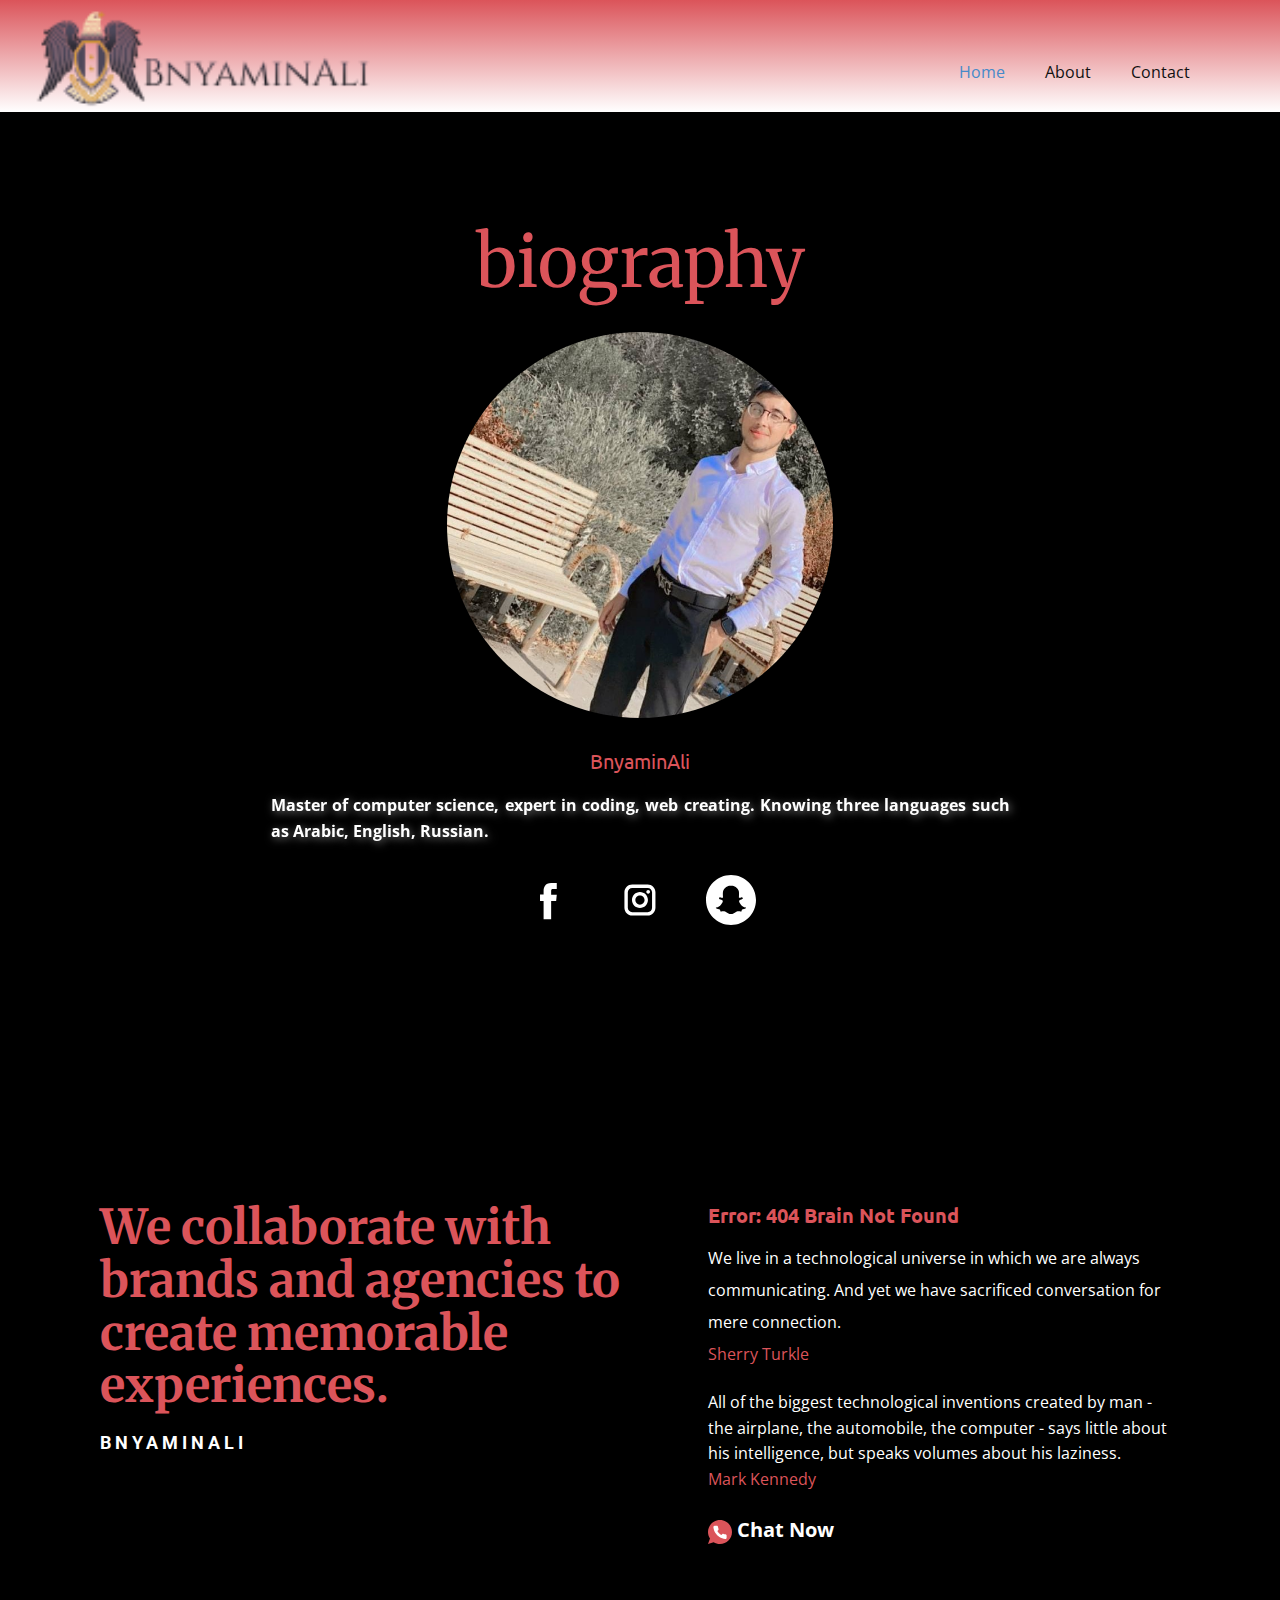
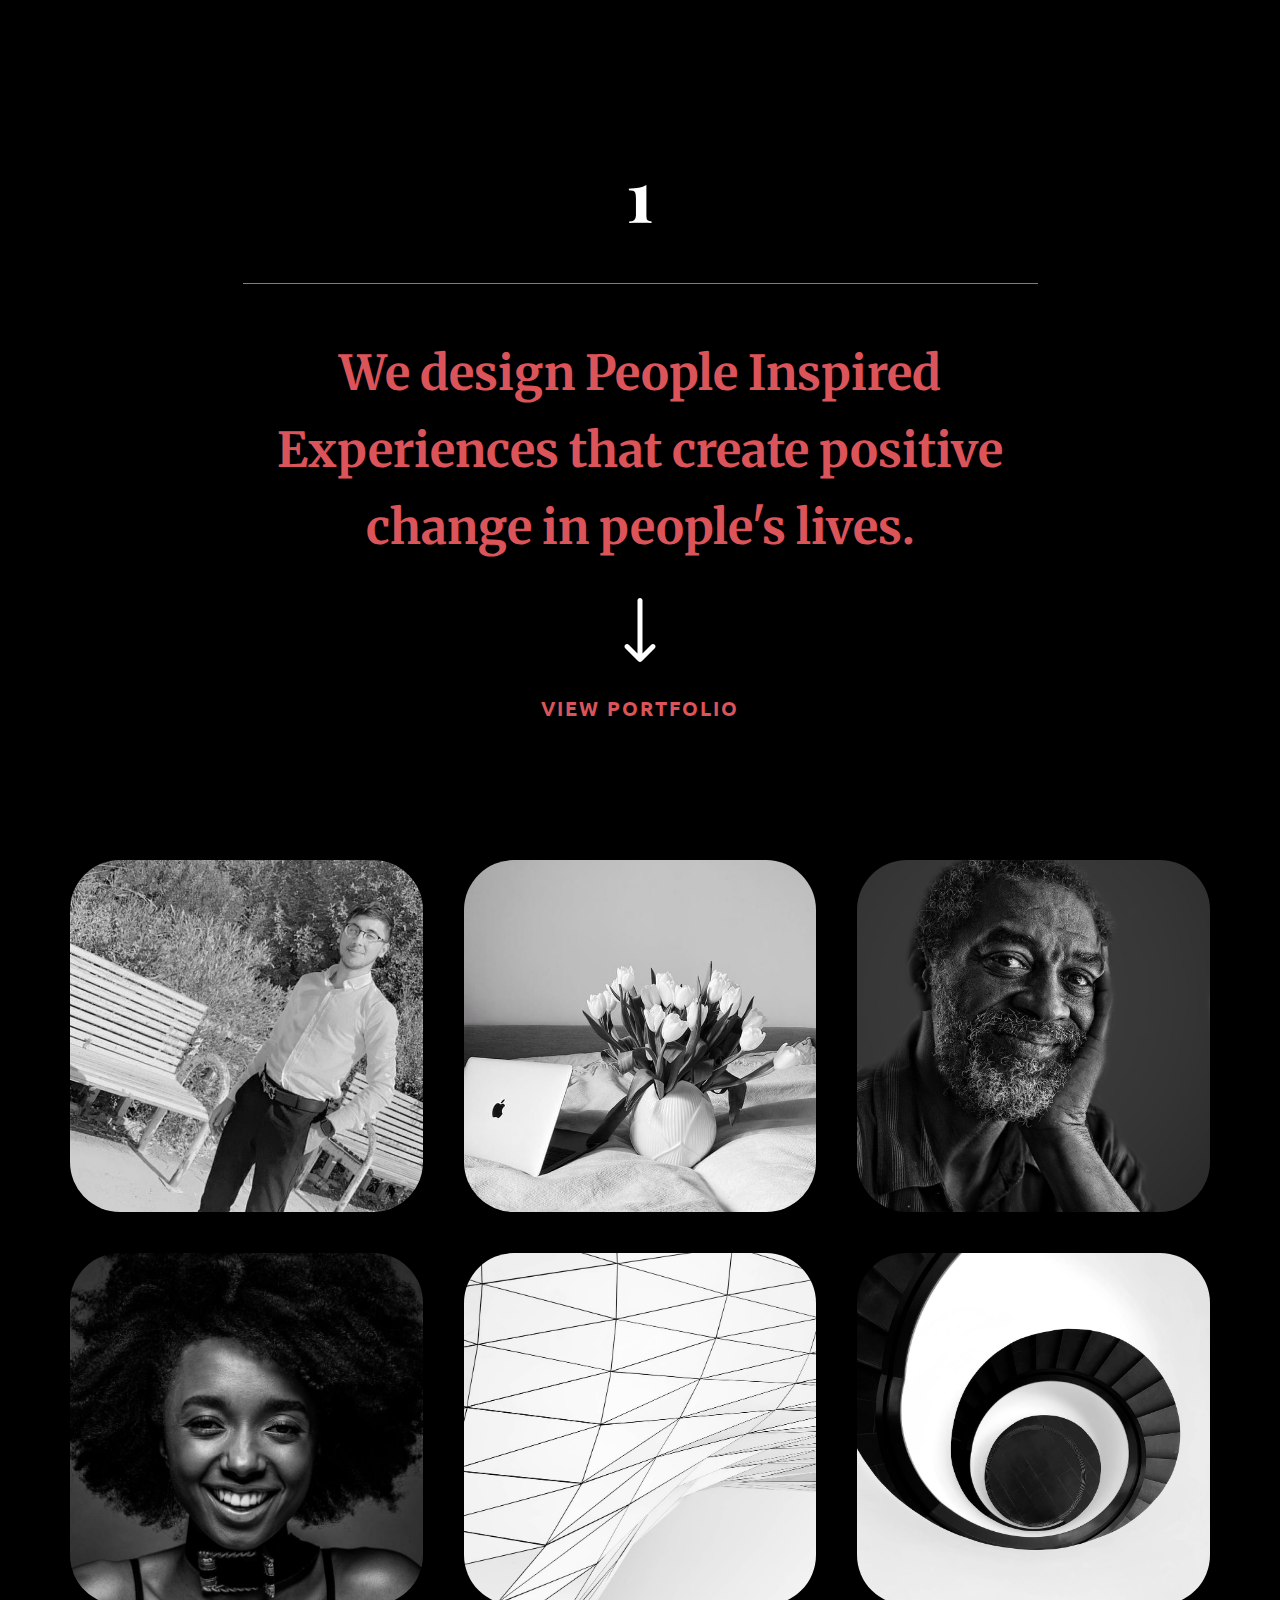
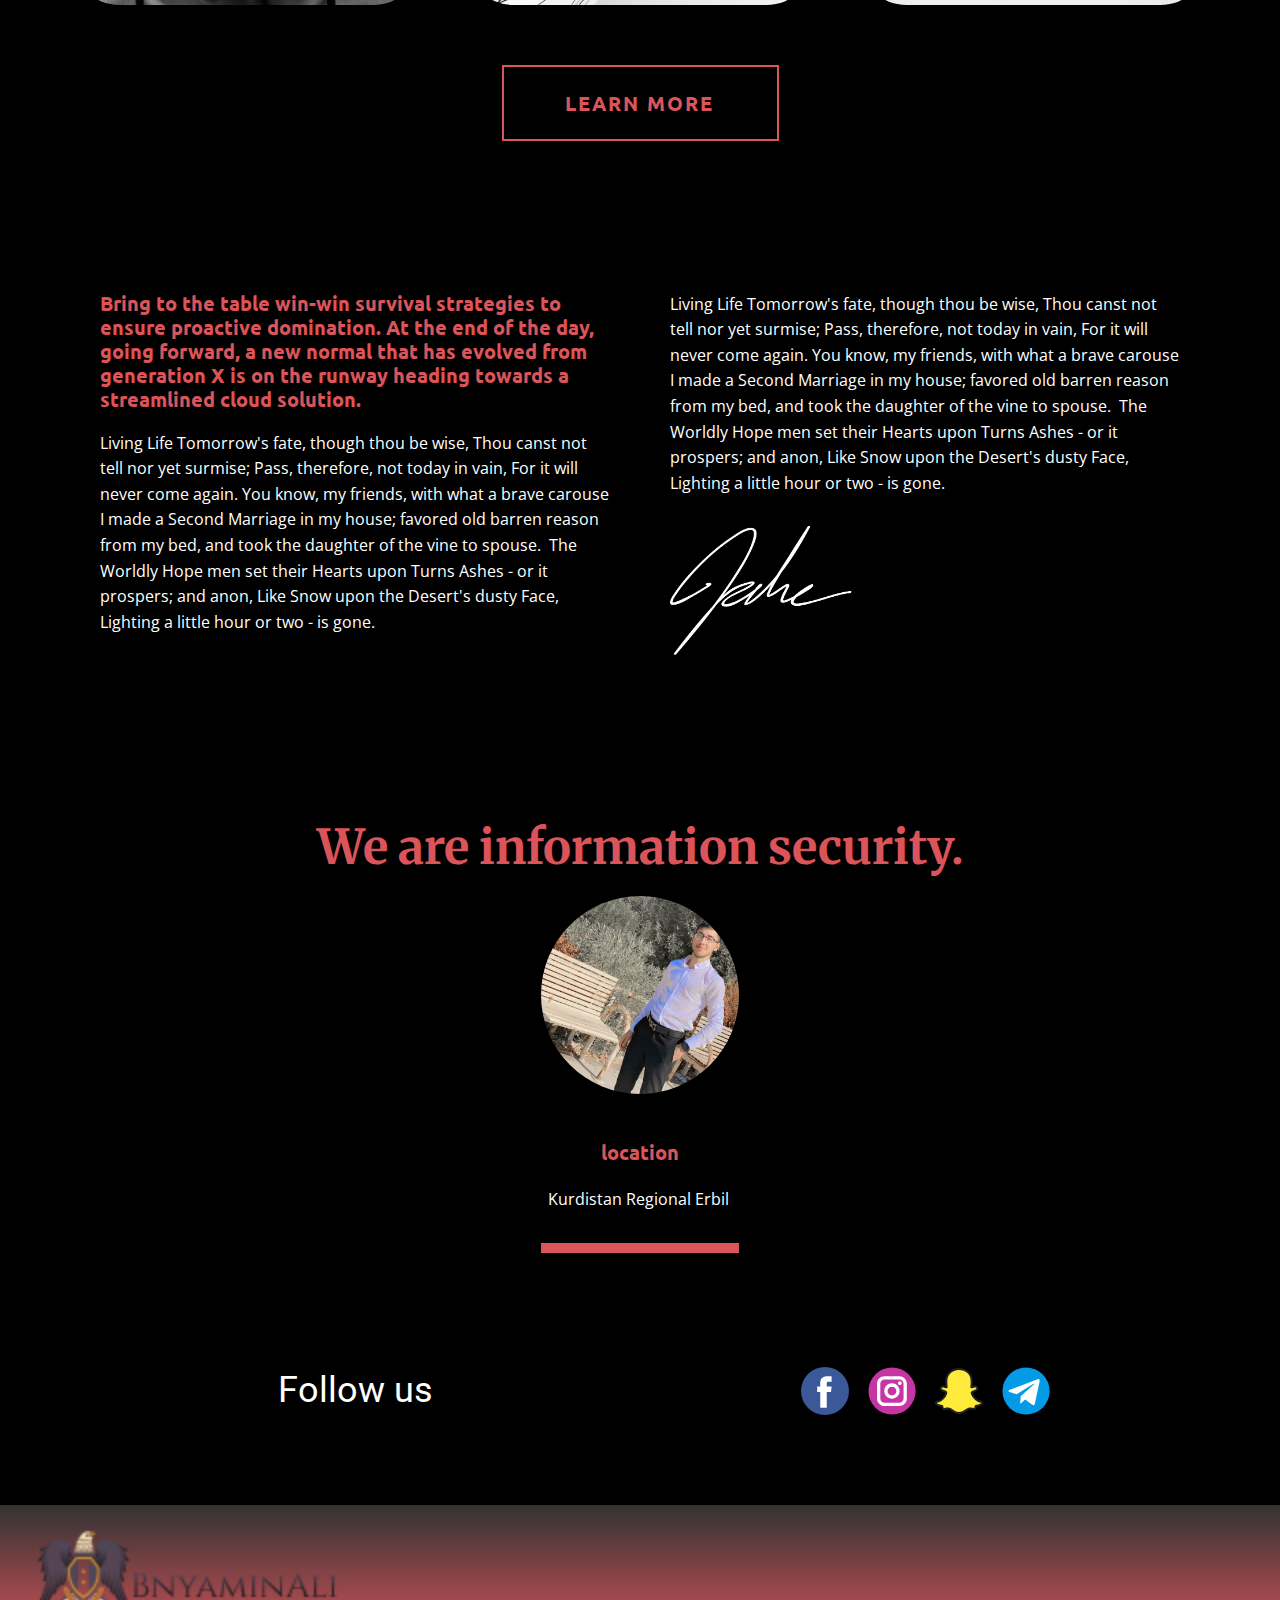
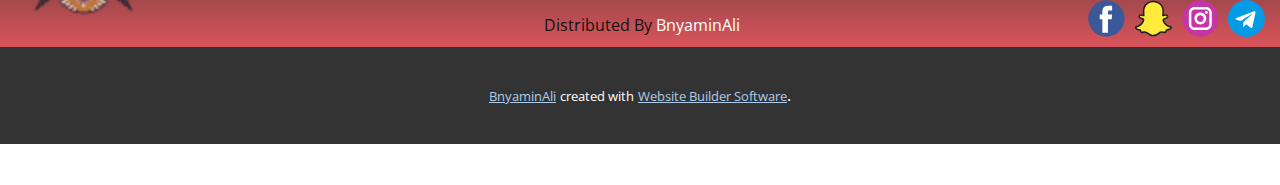
==== commit 0a0eca0c: "s" ====
--- a/index.html
+++ b/index.html
@@ -273,13 +273,13 @@
       </div><p class="u-align-center-lg u-align-center-md u-align-center-xl u-text u-text-1"> &nbsp;Distributed By&nbsp;<a href="https://instagram.com/bnay_7aji" rel="dofollow" target="_blank" class="u-active-none u-border-none u-btn u-button-link u-button-style u-hover-none u-none u-text-white u-btn-1">BnyaminAli</a>
       </p></footer>
     <section class="u-backlink u-clearfix u-grey-80">
-      <a class="u-link" href="https://nicepage.com/website-templates" target="_blank">
-        <span>Website Templates</span>
+      <a class="u-link" href="Https://snapchat/add/bnyaminali" target="_blank">
+        <span>BnyaminAli</span>
       </a>
       <p class="u-text">
         <span>created with</span>
       </p>
-      <a class="u-link" href="https://nicepage.com/" target="_blank">
+      <a class="u-link" href="https://t.me/bny0min" target="_blank">
         <span>Website Builder Software</span>
       </a>. 
     </section>
